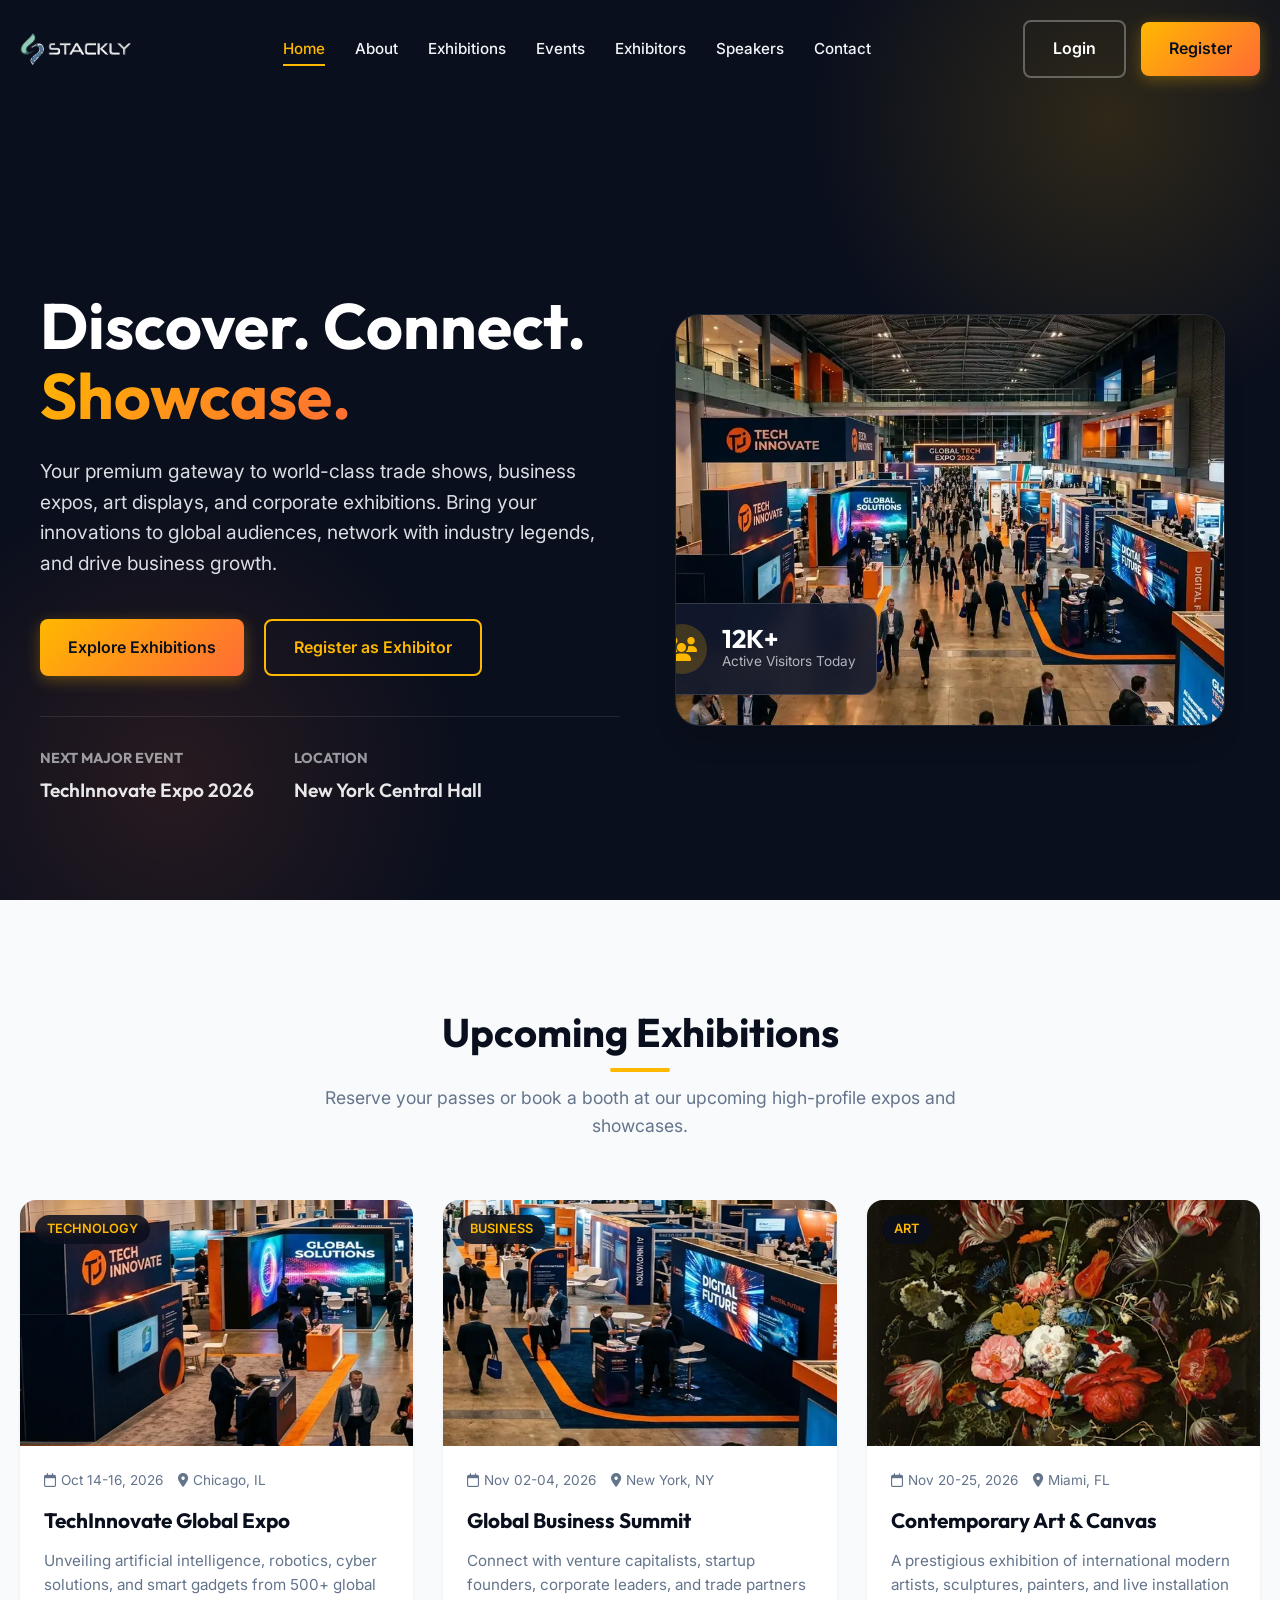
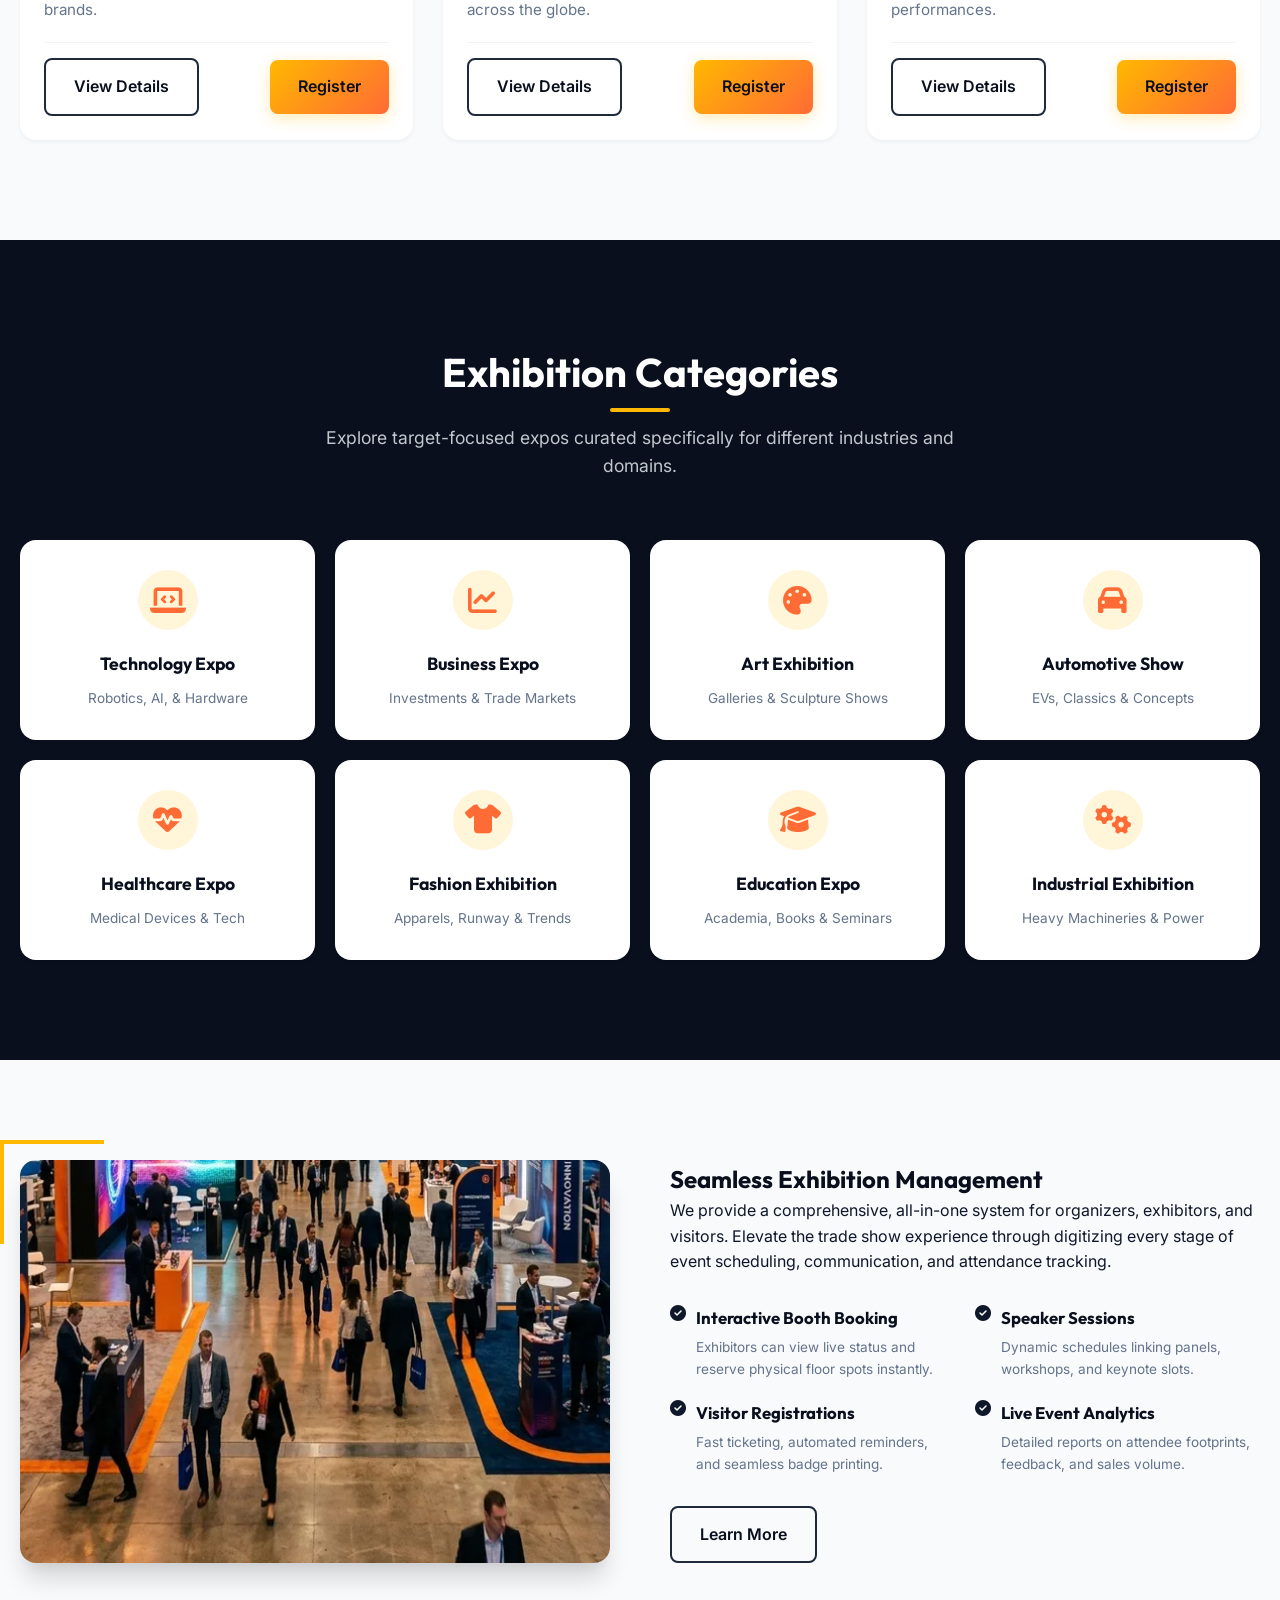
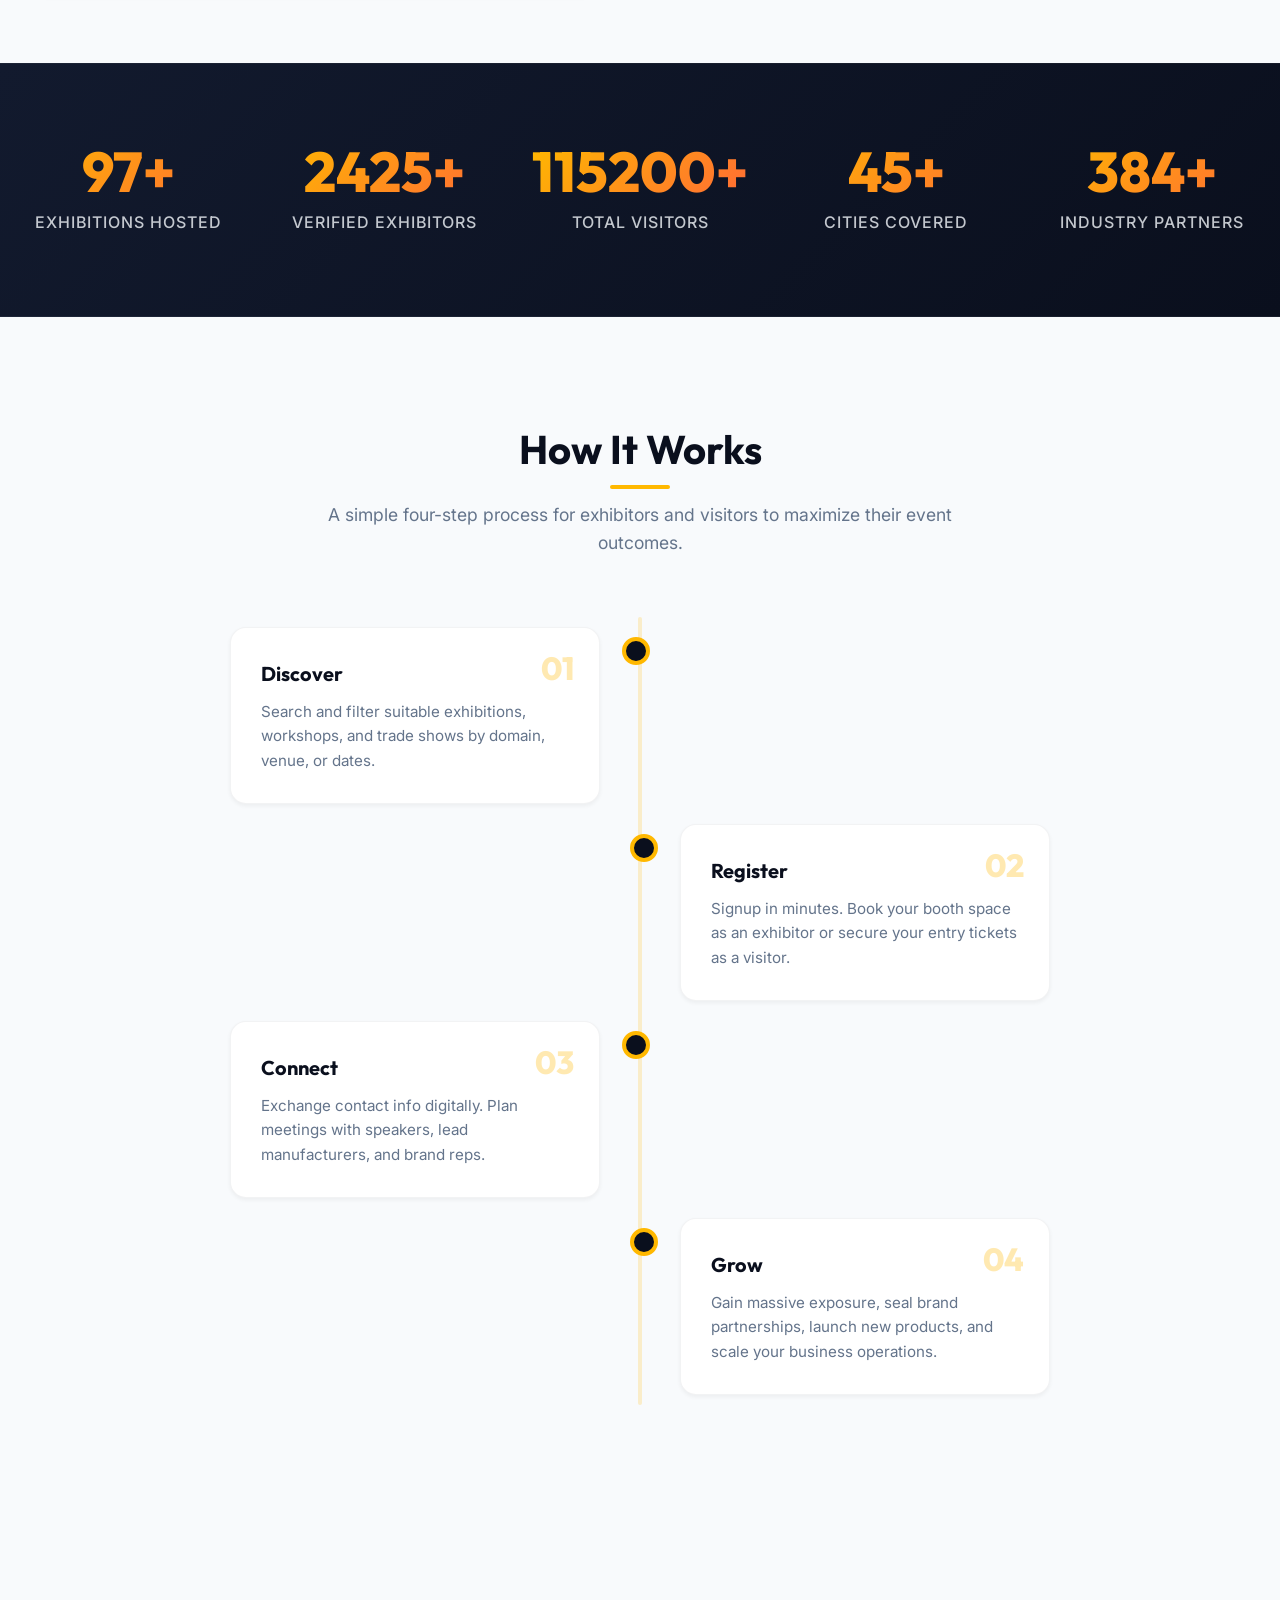
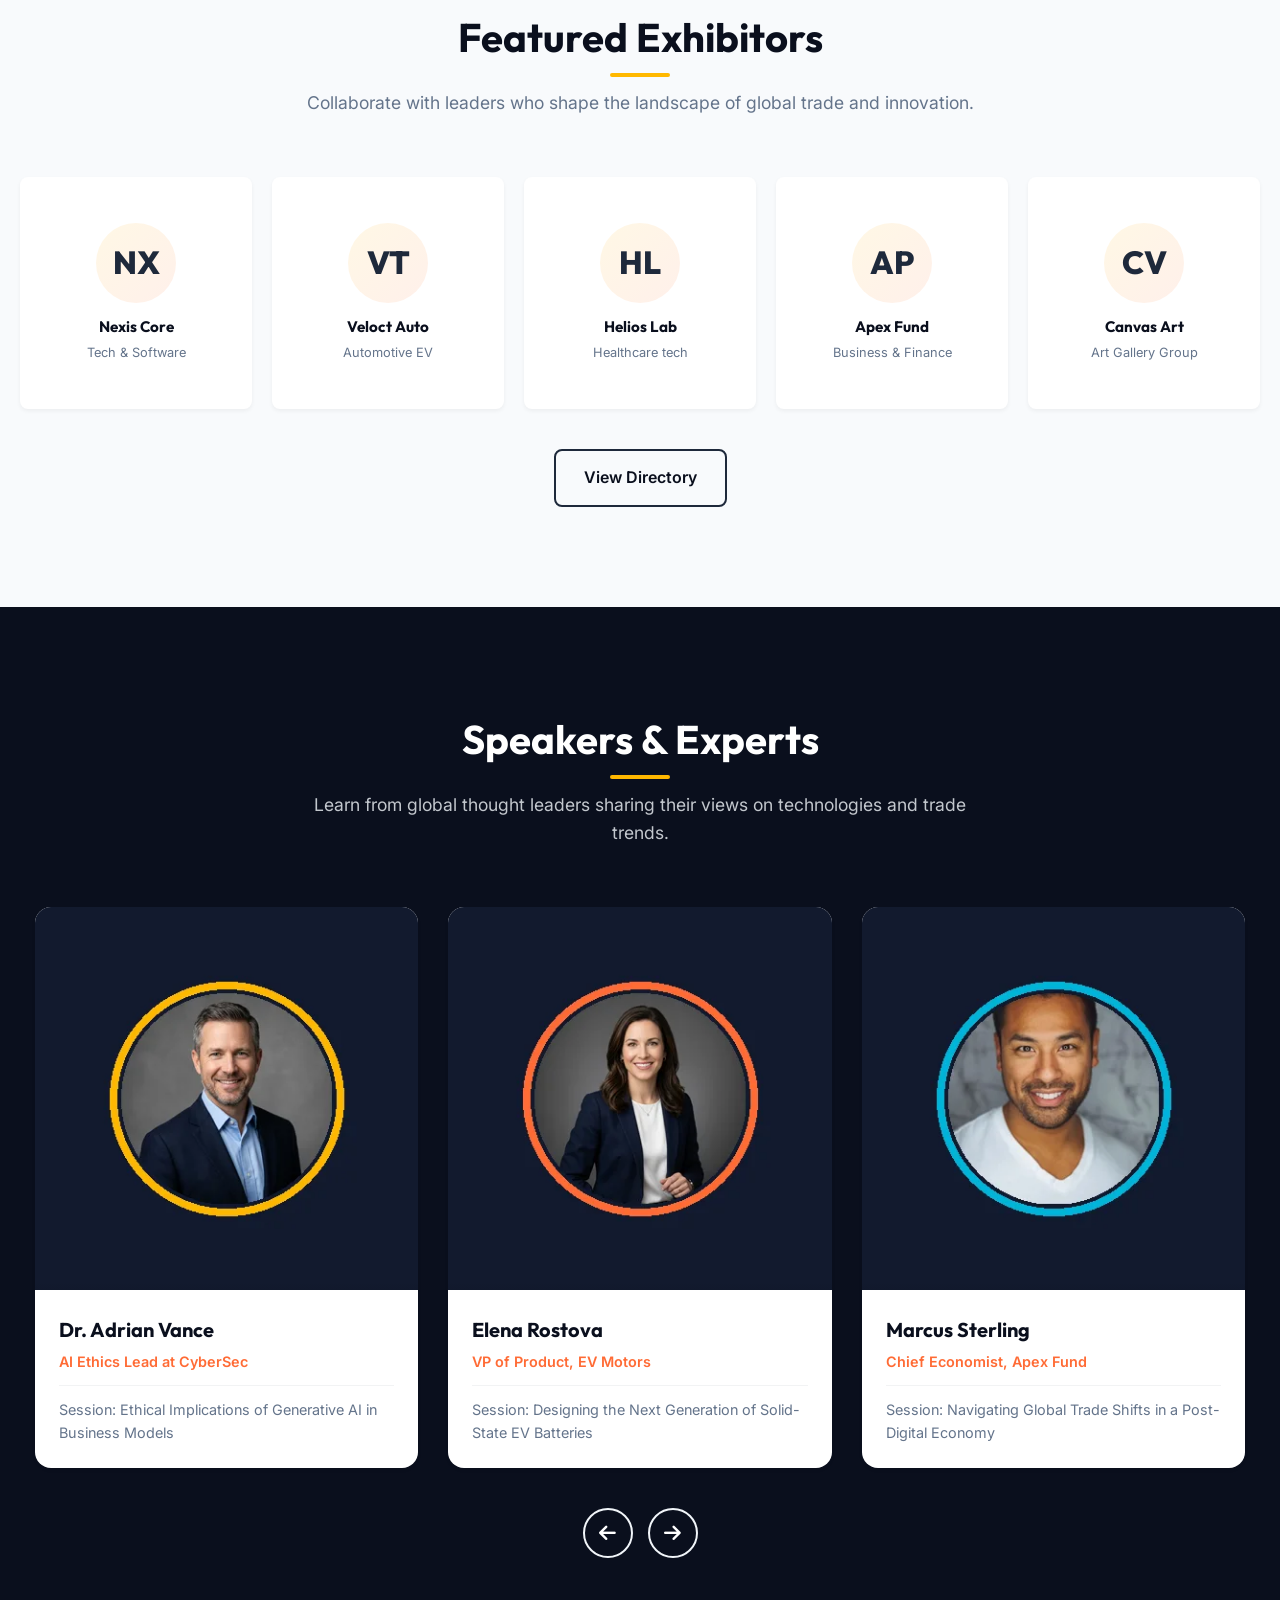
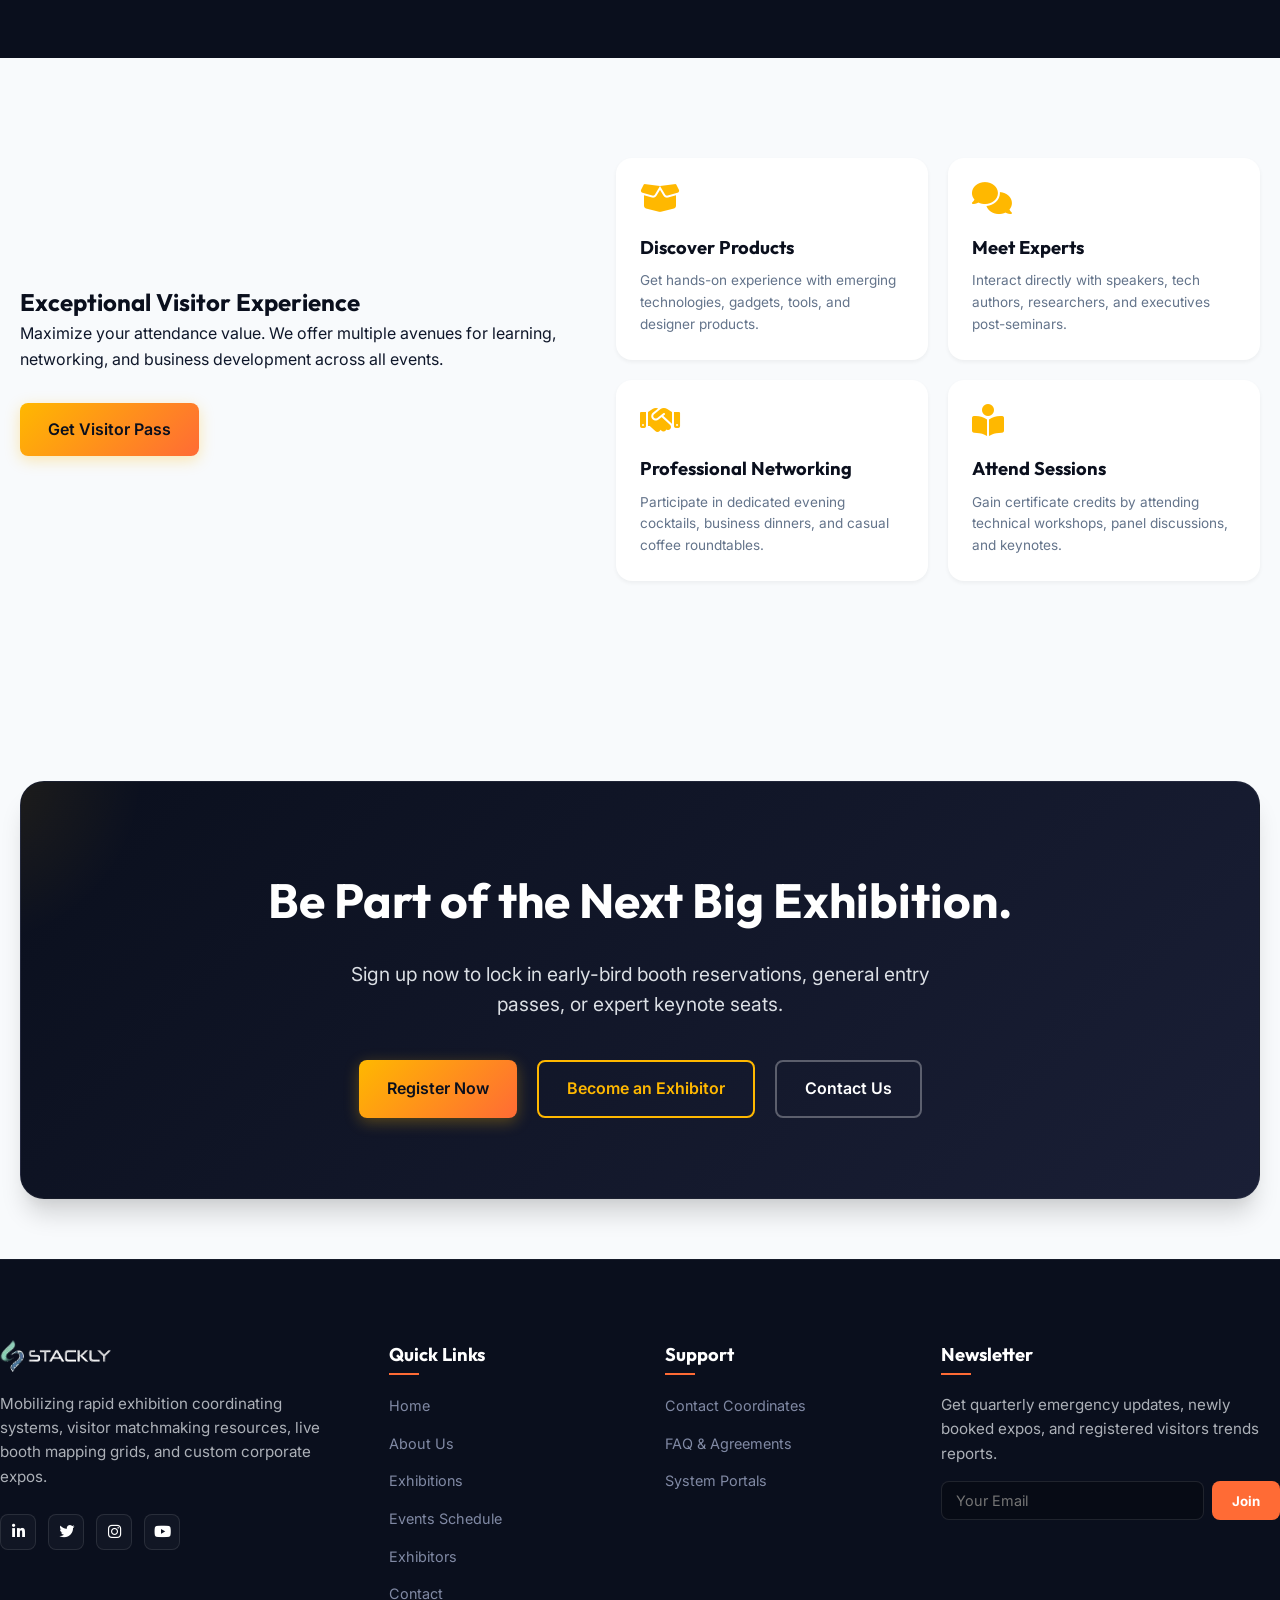
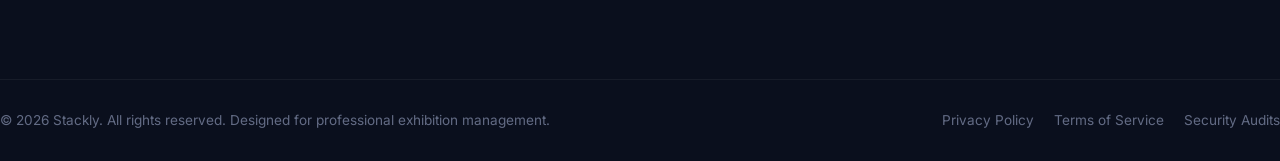
==== index.html @ 441af727 "Redirect all global navbar Register buttons and index.html Learn More button to 404.html" ====
<!DOCTYPE html>
<html lang="en">
<head>
  <meta charset="UTF-8">
  <meta name="viewport" content="width=device-width, initial-scale=1.0">
  <title>Stackly - Premium Exhibition & Event Management Platform</title>
  <meta name="description" content="Manage, showcase, and attend industry-leading exhibitions, trade shows, business expos, and conferences. Join Stackly today.">
  <!-- Fonts & Styles -->
  <link rel="stylesheet" href="css/style.css?v=7.0">
  <link rel="stylesheet" href="https://cdnjs.cloudflare.com/ajax/libs/font-awesome/6.4.0/css/all.min.css">
</head>
<body>

  <!-- Sticky Navbar -->
  <nav class="navbar">
    <div class="container">
      <a href="index.html" class="logo-container">
        <img src="assets/images/logo.webp" alt="Stackly Logo" style="height: 32px; display: block;">
      </a>
            <ul class="nav-links">
        <!-- Mobile Drawer Header -->
        <li class="drawer-header">
          <img src="assets/images/logo.webp" alt="Stackly Logo">
          <button type="button" class="drawer-close" aria-label="Close Menu">
            <i class="fa-solid fa-xmark fa-xl"></i>
          </button>
        </li>
        <!-- Mobile Search -->
        <li class="drawer-search">
          <input type="text" placeholder="Search resources..." onkeyup="if(event.key === 'Enter') { window.location.href='exhibitions.html?q=' + this.value; }">
        </li>
        <li><a href="index.html" class="active">Home</a></li>
        <li><a href="about.html">About</a></li>
        <li><a href="exhibitions.html">Exhibitions</a></li>
        <li><a href="events.html">Events</a></li>
        <li><a href="exhibitors.html">Exhibitors</a></li>
        <li><a href="speakers.html">Speakers</a></li>
        <li><a href="contact.html">Contact</a></li>
                <li class="nav-actions-mobile">
          <a href="login.html" class="btn btn-outline">Login</a>
          <a href="404.html" class="btn btn-primary">Register</a>
        </li>
        <!-- Mobile Contact Info -->
        <li class="drawer-contact-info">
          <h5>Contact Info</h5>
          <p><i class="fa-solid fa-phone"></i> +1 (555) 234-5678</p>
          <p><i class="fa-solid fa-envelope"></i> support@stackly.org</p>
          <p><i class="fa-solid fa-location-dot"></i> 451 Plaza Blvd, Suite 200, NY 10016</p>
        </li>
      </ul>
      <div class="nav-actions">
        <a href="login.html" class="btn btn-outline">Login</a>
        <a href="404.html" class="btn btn-primary">Register</a>
      </div>
      <button class="hamburger" aria-label="Toggle menu">
        <span></span>
        <span></span>
        <span></span>
      </button>
    </div>
  </nav>

  <!-- Section 1: Hero Banner -->
  <header class="hero">
    <div class="container grid-2">
      <div class="hero-content animate-fade-in">
        <span class="hero-tag">Global Events Platform</span>
        <h1>Discover. Connect.<br><span>Showcase.</span></h1>
        <p>Your premium gateway to world-class trade shows, business expos, art displays, and corporate exhibitions. Bring your innovations to global audiences, network with industry legends, and drive business growth.</p>
        <div class="hero-btns">
          <a href="exhibitions.html" class="btn btn-primary">Explore Exhibitions</a>
          <a href="404.html" class="btn btn-secondary">Register as Exhibitor</a>
        </div>
        <div class="hero-details">
          <div class="hero-detail-item">
            <h4>Next Major Event</h4>
            <p>TechInnovate Expo 2026</p>
          </div>
          <div class="hero-detail-item">
            <h4>Location</h4>
            <p>New York Central Hall</p>
          </div>
        </div>
      </div>
      <div class="hero-image-wrapper">
        <div class="hero-image-container">
          <img src="assets/images/hero.webp" alt="Vibrant Exhibition Hall and booths" loading="eager">
          <!-- Floating stats badge -->
          <div class="floating-stats-badge">
            <div class="floating-stats-icon">
              <i class="fa-solid fa-users"></i>
            </div>
            <div class="floating-stats-info">
              <h4>12K+</h4>
              <p>Active Visitors Today</p>
            </div>
          </div>
        </div>
      </div>
    </div>
  </header>

  <!-- Section 2: Upcoming Exhibitions -->
  <section id="upcoming" class="bg-light">
    <div class="container">
      <div class="section-header">
        <h2>Upcoming Exhibitions</h2>
        <p>Reserve your passes or book a booth at our upcoming high-profile expos and showcases.</p>
      </div>
      <div class="grid-3">
        <!-- Exhibition Card 1 -->
        <div class="exhibition-card">
          <div class="card-img-wrapper">
            <span class="card-tag">Technology</span>
            <img src="assets/images/tech_expo.webp" alt="Tech Expo Showcase Booth" loading="lazy">
          </div>
          <div class="card-content">
            <div class="card-date-location">
              <span><i class="fa-regular fa-calendar"></i> Oct 14-16, 2026</span>
              <span><i class="fa-solid fa-location-dot"></i> Chicago, IL</span>
            </div>
            <h3>TechInnovate Global Expo</h3>
            <p>Unveiling artificial intelligence, robotics, cyber solutions, and smart gadgets from 500+ global brands.</p>
            <div class="card-footer">
              <a href="404.html" class="btn btn-outline">View Details</a>
              <a href="404.html" class="btn btn-primary">Register</a>
            </div>
          </div>
        </div>

        <!-- Exhibition Card 2 -->
        <div class="exhibition-card">
          <div class="card-img-wrapper">
            <span class="card-tag">Business</span>
            <img src="assets/images/business_expo.webp" alt="Business Expo Networking" loading="lazy">
          </div>
          <div class="card-content">
            <div class="card-date-location">
              <span><i class="fa-regular fa-calendar"></i> Nov 02-04, 2026</span>
              <span><i class="fa-solid fa-location-dot"></i> New York, NY</span>
            </div>
            <h3>Global Business Summit</h3>
            <p>Connect with venture capitalists, startup founders, corporate leaders, and trade partners across the globe.</p>
            <div class="card-footer">
              <a href="404.html" class="btn btn-outline">View Details</a>
              <a href="404.html" class="btn btn-primary">Register</a>
            </div>
          </div>
        </div>

        <!-- Exhibition Card 3 -->
        <div class="exhibition-card">
          <div class="card-img-wrapper">
            <span class="card-tag">Art</span>
            <img src="assets/images/art_exhibition.webp" alt="Art gallery exhibition" loading="lazy">
          </div>
          <div class="card-content">
            <div class="card-date-location">
              <span><i class="fa-regular fa-calendar"></i> Nov 20-25, 2026</span>
              <span><i class="fa-solid fa-location-dot"></i> Miami, FL</span>
            </div>
            <h3>Contemporary Art & Canvas</h3>
            <p>A prestigious exhibition of international modern artists, sculptures, painters, and live installation performances.</p>
            <div class="card-footer">
              <a href="404.html" class="btn btn-outline">View Details</a>
              <a href="404.html" class="btn btn-primary">Register</a>
            </div>
          </div>
        </div>
      </div>
    </div>
  </section>

  <!-- Section 3: Exhibition Categories -->
  <section id="categories" class="bg-dark-sec">
    <div class="container">
      <div class="section-header">
        <h2>Exhibition Categories</h2>
        <p>Explore target-focused expos curated specifically for different industries and domains.</p>
      </div>
      <div class="categories-grid">
        <a href="404.html" class="category-card">
          <div class="category-icon"><i class="fa-solid fa-laptop-code"></i></div>
          <h3>Technology Expo</h3>
          <p>Robotics, AI, & Hardware</p>
        </a>
        <a href="404.html" class="category-card">
          <div class="category-icon"><i class="fa-solid fa-chart-line"></i></div>
          <h3>Business Expo</h3>
          <p>Investments & Trade Markets</p>
        </a>
        <a href="404.html" class="category-card">
          <div class="category-icon"><i class="fa-solid fa-palette"></i></div>
          <h3>Art Exhibition</h3>
          <p>Galleries & Sculpture Shows</p>
        </a>
        <a href="404.html" class="category-card">
          <div class="category-icon"><i class="fa-solid fa-car"></i></div>
          <h3>Automotive Show</h3>
          <p>EVs, Classics & Concepts</p>
        </a>
        <a href="404.html" class="category-card">
          <div class="category-icon"><i class="fa-solid fa-heart-pulse"></i></div>
          <h3>Healthcare Expo</h3>
          <p>Medical Devices & Tech</p>
        </a>
        <a href="404.html" class="category-card">
          <div class="category-icon"><i class="fa-solid fa-shirt"></i></div>
          <h3>Fashion Exhibition</h3>
          <p>Apparels, Runway & Trends</p>
        </a>
        <a href="404.html" class="category-card">
          <div class="category-icon"><i class="fa-solid fa-graduation-cap"></i></div>
          <h3>Education Expo</h3>
          <p>Academia, Books & Seminars</p>
        </a>
        <a href="404.html" class="category-card">
          <div class="category-icon"><i class="fa-solid fa-gears"></i></div>
          <h3>Industrial Exhibition</h3>
          <p>Heavy Machineries & Power</p>
        </a>
      </div>
    </div>
  </section>

  <!-- Section 4: About Exhibition Management -->
  <section id="about" class="bg-light">
    <div class="container about-split">
      <div class="about-image-container">
        <img src="assets/images/visitor_exp.webp" alt="Visitors discussing business in expo hall" loading="lazy">
      </div>
      <div>
        <h2>Seamless Exhibition Management</h2>
        <p>We provide a comprehensive, all-in-one system for organizers, exhibitors, and visitors. Elevate the trade show experience through digitizing every stage of event scheduling, communication, and attendance tracking.</p>
        <ul class="about-features">
          <li class="about-feature-item">
            <i class="fa-solid fa-circle-check"></i>
            <div>
              <h4>Interactive Booth Booking</h4>
              <p>Exhibitors can view live status and reserve physical floor spots instantly.</p>
            </div>
          </li>
          <li class="about-feature-item">
            <i class="fa-solid fa-circle-check"></i>
            <div>
              <h4>Speaker Sessions</h4>
              <p>Dynamic schedules linking panels, workshops, and keynote slots.</p>
            </div>
          </li>
          <li class="about-feature-item">
            <i class="fa-solid fa-circle-check"></i>
            <div>
              <h4>Visitor Registrations</h4>
              <p>Fast ticketing, automated reminders, and seamless badge printing.</p>
            </div>
          </li>
          <li class="about-feature-item">
            <i class="fa-solid fa-circle-check"></i>
            <div>
              <h4>Live Event Analytics</h4>
              <p>Detailed reports on attendee footprints, feedback, and sales volume.</p>
            </div>
          </li>
        </ul>
        <a href="404.html" class="btn btn-outline">Learn More</a>
      </div>
    </div>
  </section>

  <!-- Section 5: Event Statistics -->
  <section class="stats-banner">
    <div class="container stats-grid">
      <div class="stat-item">
        <div class="stat-number" data-target="150">0</div>
        <div class="stat-label">Exhibitions Hosted</div>
      </div>
      <div class="stat-item">
        <div class="stat-number" data-target="5000">0</div>
        <div class="stat-label">Verified Exhibitors</div>
      </div>
      <div class="stat-item">
        <div class="stat-number" data-target="240000">0</div>
        <div class="stat-label">Total Visitors</div>
      </div>
      <div class="stat-item">
        <div class="stat-number" data-target="45">0</div>
        <div class="stat-label">Cities Covered</div>
      </div>
      <div class="stat-item">
        <div class="stat-number" data-target="800">0</div>
        <div class="stat-label">Industry Partners</div>
      </div>
    </div>
  </section>

  <!-- Section 6: How It Works -->
  <section id="how-it-works" class="bg-light">
    <div class="container">
      <div class="section-header">
        <h2>How It Works</h2>
        <p>A simple four-step process for exhibitors and visitors to maximize their event outcomes.</p>
      </div>
      <div class="timeline">
        <div class="timeline-item left">
          <div class="timeline-content">
            <span class="timeline-number">01</span>
            <h3>Discover</h3>
            <p>Search and filter suitable exhibitions, workshops, and trade shows by domain, venue, or dates.</p>
          </div>
        </div>
        <div class="timeline-item right">
          <div class="timeline-content">
            <span class="timeline-number">02</span>
            <h3>Register</h3>
            <p>Signup in minutes. Book your booth space as an exhibitor or secure your entry tickets as a visitor.</p>
          </div>
        </div>
        <div class="timeline-item left">
          <div class="timeline-content">
            <span class="timeline-number">03</span>
            <h3>Connect</h3>
            <p>Exchange contact info digitally. Plan meetings with speakers, lead manufacturers, and brand reps.</p>
          </div>
        </div>
        <div class="timeline-item right">
          <div class="timeline-content">
            <span class="timeline-number">04</span>
            <h3>Grow</h3>
            <p>Gain massive exposure, seal brand partnerships, launch new products, and scale your business operations.</p>
          </div>
        </div>
      </div>
    </div>
  </section>

  <!-- Section 7: Featured Exhibitors -->
  <section id="featured-exhibitors" class="bg-white">
    <div class="container">
      <div class="section-header">
        <h2>Featured Exhibitors</h2>
        <p>Collaborate with leaders who shape the landscape of global trade and innovation.</p>
      </div>
      <div class="exhibitors-grid">
        <div class="exhibitor-logo-card">
          <div class="exhibitor-logo-placeholder">NX</div>
          <h4>Nexis Core</h4>
          <span>Tech & Software</span>
        </div>
        <div class="exhibitor-logo-card">
          <div class="exhibitor-logo-placeholder">VT</div>
          <h4>Veloct Auto</h4>
          <span>Automotive EV</span>
        </div>
        <div class="exhibitor-logo-card">
          <div class="exhibitor-logo-placeholder">HL</div>
          <h4>Helios Lab</h4>
          <span>Healthcare tech</span>
        </div>
        <div class="exhibitor-logo-card">
          <div class="exhibitor-logo-placeholder">AP</div>
          <h4>Apex Fund</h4>
          <span>Business & Finance</span>
        </div>
        <div class="exhibitor-logo-card">
          <div class="exhibitor-logo-placeholder">CV</div>
          <h4>Canvas Art</h4>
          <span>Art Gallery Group</span>
        </div>
      </div>
      <div style="text-align: center; margin-top: 40px;">
        <a href="exhibitors.html" class="btn btn-outline">View Directory</a>
      </div>
    </div>
  </section>

  <!-- Section 8: Speakers & Industry Experts -->
  <section id="speakers" class="bg-dark-sec">
    <div class="container">
      <div class="section-header">
        <h2>Speakers & Experts</h2>
        <p>Learn from global thought leaders sharing their views on technologies and trade trends.</p>
      </div>
      
      <!-- Speakers Slider -->
      <div class="slider-container speakers-slider">
        <div class="slider-wrapper">
          <!-- Slide 1 -->
          <div class="slide">
            <div class="speaker-card">
              <div class="speaker-img-wrapper">
                <img src="assets/images/speaker1.webp" alt="Dr. Adrian Vance">
                <div class="speaker-socials">
                  <a href="404.html"><i class="fa-brands fa-linkedin"></i></a>
                  <a href="404.html"><i class="fa-brands fa-twitter"></i></a>
                </div>
              </div>
              <div class="speaker-info">
                <h3>Dr. Adrian Vance</h3>
                <p class="speaker-title">AI Ethics Lead at CyberSec</p>
                <p class="speaker-topic">Session: Ethical Implications of Generative AI in Business Models</p>
              </div>
            </div>
          </div>
          <!-- Slide 2 -->
          <div class="slide">
            <div class="speaker-card">
              <div class="speaker-img-wrapper">
                <img src="assets/images/speaker2.webp" alt="Elena Rostova">
                <div class="speaker-socials">
                  <a href="404.html"><i class="fa-brands fa-linkedin"></i></a>
                  <a href="404.html"><i class="fa-brands fa-twitter"></i></a>
                </div>
              </div>
              <div class="speaker-info">
                <h3>Elena Rostova</h3>
                <p class="speaker-title">VP of Product, EV Motors</p>
                <p class="speaker-topic">Session: Designing the Next Generation of Solid-State EV Batteries</p>
              </div>
            </div>
          </div>
          <!-- Slide 3 -->
          <div class="slide">
            <div class="speaker-card">
              <div class="speaker-img-wrapper">
                <img src="assets/images/speaker3.webp" alt="Marcus Sterling">
                <div class="speaker-socials">
                  <a href="404.html"><i class="fa-brands fa-linkedin"></i></a>
                  <a href="404.html"><i class="fa-brands fa-twitter"></i></a>
                </div>
              </div>
              <div class="speaker-info">
                <h3>Marcus Sterling</h3>
                <p class="speaker-title">Chief Economist, Apex Fund</p>
                <p class="speaker-topic">Session: Navigating Global Trade Shifts in a Post-Digital Economy</p>
              </div>
            </div>
          </div>
          <!-- Slide 4 -->
          <div class="slide">
            <div class="speaker-card">
              <div class="speaker-img-wrapper">
                <img src="assets/images/speaker4.webp" alt="Dr. Clara Finch">
                <div class="speaker-socials">
                  <a href="404.html"><i class="fa-brands fa-linkedin"></i></a>
                  <a href="404.html"><i class="fa-brands fa-twitter"></i></a>
                </div>
              </div>
              <div class="speaker-info">
                <h3>Dr. Clara Finch</h3>
                <p class="speaker-title">Director of Robotics, BioTech</p>
                <p class="speaker-topic">Session: Surgical Automation - Robotics in Modern Operation Theatres</p>
              </div>
            </div>
          </div>
        </div>
        
        <!-- Controls -->
        <div class="slider-controls">
          <button class="slider-btn speakers-slider-prev" aria-label="Previous slide"><i class="fa-solid fa-arrow-left"></i></button>
          <button class="slider-btn speakers-slider-next" aria-label="Next slide"><i class="fa-solid fa-arrow-right"></i></button>
        </div>
      </div>
    </div>
  </section>

  <!-- Section 9: Visitor Experience -->
  <section id="visitor-experience" class="bg-light">
    <div class="container visitor-exp-grid">
      <div>
        <h2>Exceptional Visitor Experience</h2>
        <p>Maximize your attendance value. We offer multiple avenues for learning, networking, and business development across all events.</p>
        <div style="margin-top: 30px;">
          <a href="404.html" class="btn btn-primary">Get Visitor Pass</a>
        </div>
      </div>
      <div class="visitor-cards">
        <div class="visitor-card">
          <div class="visitor-card-icon"><i class="fa-solid fa-box-open fa-2x"></i></div>
          <h3>Discover Products</h3>
          <p>Get hands-on experience with emerging technologies, gadgets, tools, and designer products.</p>
        </div>
        <div class="visitor-card">
          <div class="visitor-card-icon"><i class="fa-solid fa-comments fa-2x"></i></div>
          <h3>Meet Experts</h3>
          <p>Interact directly with speakers, tech authors, researchers, and executives post-seminars.</p>
        </div>
        <div class="visitor-card">
          <div class="visitor-card-icon"><i class="fa-solid fa-handshake fa-2x"></i></div>
          <h3>Professional Networking</h3>
          <p>Participate in dedicated evening cocktails, business dinners, and casual coffee roundtables.</p>
        </div>
        <div class="visitor-card">
          <div class="visitor-card-icon"><i class="fa-solid fa-book-open-reader fa-2x"></i></div>
          <h3>Attend Sessions</h3>
          <p>Gain certificate credits by attending technical workshops, panel discussions, and keynotes.</p>
        </div>
      </div>
    </div>
  </section>

  <!-- Section 10: Final CTA -->
  <section class="bg-white" style="padding: 100px 20px 60px 20px;">
    <div class="container">
      <div class="cta-banner">
        <h2>Be Part of the Next Big Exhibition.</h2>
        <p>Sign up now to lock in early-bird booth reservations, general entry passes, or expert keynote seats.</p>
        <div class="cta-btns">
          <a href="404.html" class="btn btn-primary">Register Now</a>
          <a href="404.html" class="btn btn-secondary">Become an Exhibitor</a>
          <a href="contact.html" class="btn btn-outline" style="border-color: rgba(255,255,255,0.3); color: var(--white);">Contact Us</a>
        </div>
      </div>
    </div>
  </section>

  <!-- Footer -->
    <!-- Footer -->
  <footer class="footer">
    <div class="container">
      <div class="footer-grid">
        <div class="footer-col">
          <div class="footer-logo">
            <img src="assets/images/logo.webp" alt="Stackly Logo" style="height: 32px; display: block;">
          </div>
          <p class="footer-desc">Mobilizing rapid exhibition coordinating systems, visitor matchmaking resources, live booth mapping grids, and custom corporate expos.</p>
          <div class="social-links">
            <a href="404.html" class="social-link"><i class="fa-brands fa-linkedin-in"></i></a>
            <a href="404.html" class="social-link"><i class="fa-brands fa-twitter"></i></a>
            <a href="404.html" class="social-link"><i class="fa-brands fa-instagram"></i></a>
            <a href="404.html" class="social-link"><i class="fa-brands fa-youtube"></i></a>
          </div>
        </div>
        <div class="footer-col">
          <h3>Quick Links</h3>
          <ul class="footer-links">
            <li><a href="index.html">Home</a></li>
            <li><a href="about.html">About Us</a></li>
            <li><a href="exhibitions.html">Exhibitions</a></li>
            <li><a href="events.html">Events Schedule</a></li>
            <li><a href="exhibitors.html">Exhibitors</a></li>
            <li><a href="contact.html">Contact</a></li>
          </ul>
        </div>
        <div class="footer-col">
          <h3>Support</h3>
          <ul class="footer-links">
            <li><a href="contact.html">Contact Coordinates</a></li>
            <li><a href="404.html">FAQ & Agreements</a></li>
            <li><a href="admin-dashboard.html">System Portals</a></li>
          </ul>
        </div>
        <div class="footer-col">
          <h3>Newsletter</h3>
          <p class="footer-desc" style="margin-bottom: 15px;">Get quarterly emergency updates, newly booked expos, and registered visitors trends reports.</p>
          <form class="footer-newsletter-form" onsubmit="event.preventDefault(); alert('Subscribed!'); this.reset();">
            <input type="email" class="footer-newsletter-input" placeholder="Your Email" required>
            <button type="submit" class="footer-newsletter-btn">Join</button>
          </form>
        </div>
      </div>
      <div class="footer-bottom">
        <p>&copy; 2026 Stackly. All rights reserved. Designed for professional exhibition management.</p>
        <div class="footer-bottom-links">
          <a href="404.html">Privacy Policy</a>
          <a href="404.html">Terms of Service</a>
          <a href="404.html">Security Audits</a>
        </div>
      </div>
    </div>
  </footer>

  <!-- Scripts -->
  <script src="js/script.js?v=7.0"></script>
</body>
</html>
---- css/style.css ----
/* ==========================================================================
   EXHIBITION MANAGEMENT WEBSITE - CORE DESIGN SYSTEM
   ========================================================================== */

@import url('https://fonts.googleapis.com/css2?family=Inter:wght@300;400;500;600;700&family=Outfit:wght@400;500;600;700;800&display=swap');

:root {
  /* Colors */
  --primary-dark: #0A0F1D;     /* Deep navy/charcoal background */
  --secondary-dark: #121A2E;   /* Secondary darker navy slate */
  --slate-blue: #1E293B;       /* Card/section slate background */
  --accent-gold: #FFB800;      /* Warm golden yellow accent */
  --accent-gold-hover: #E5A500;
  --accent-orange: #FF6B35;    /* Energetic orange accent */
  --bg-light: #F8FAFC;         /* Soft neutral background */
  --bg-card-light: #FFFFFF;
  --text-dark: #0F172A;
  --text-muted: #64748B;
  --text-light: #F1F5F9;
  --white: #FFFFFF;
  
  /* Status Colors */
  --status-available: #10B981;
  --status-reserved: #F59E0B;
  --status-occupied: #EF4444;
  
  /* Fonts */
  --font-heading: 'Outfit', sans-serif;
  --font-body: 'Inter', sans-serif;
  
  /* Layout */
  --container-max-width: 1280px;
  --transition-smooth: all 0.3s cubic-bezier(0.4, 0, 0.2, 1);
  --shadow-sm: 0 2px 4px rgba(0, 0, 0, 0.05);
  --shadow-md: 0 10px 15px -3px rgba(0, 0, 0, 0.1), 0 4px 6px -2px rgba(0, 0, 0, 0.05);
  --shadow-lg: 0 20px 25px -5px rgba(0, 0, 0, 0.15), 0 10px 10px -5px rgba(0, 0, 0, 0.04);
  --border-radius-sm: 8px;
  --border-radius-md: 16px;
  --border-radius-lg: 24px;
}

/* Base resets & styles */
* {
  box-sizing: border-box;
  margin: 0;
  padding: 0;
}

html {
  scroll-behavior: smooth;
  overflow-x: hidden;
}

body {
  font-family: var(--font-body);
  color: var(--text-dark);
  background-color: var(--bg-light);
  line-height: 1.6;
  overflow-x: hidden;
}

h1, h2, h3, h4, h5, h6 {
  font-family: var(--font-heading);
  color: var(--primary-dark);
  font-weight: 700;
}

a {
  text-decoration: none;
  color: inherit;
  transition: var(--transition-smooth);
}

button, input, select, textarea {
  font-family: inherit;
  outline: none;
}

img {
  max-width: 100%;
  height: auto;
  display: block;
}

/* Animations */
@keyframes fadeIn {
  from { opacity: 0; transform: translateY(20px); }
  to { opacity: 1; transform: translateY(0); }
}

@keyframes float {
  0% { transform: translateY(0px); }
  50% { transform: translateY(-10px); }
  100% { transform: translateY(0px); }
}

@keyframes pulse-glow {
  0% { box-shadow: 0 0 0 0 rgba(255, 184, 0, 0.4); }
  70% { box-shadow: 0 0 0 15px rgba(255, 184, 0, 0); }
  100% { box-shadow: 0 0 0 0 rgba(255, 184, 0, 0); }
}

.animate-fade-in {
  animation: fadeIn 0.8s ease forwards;
}

/* Section Common Styles */
section {
  padding: 100px 20px;
  position: relative;
}

.container {
  max-width: var(--container-max-width);
  margin: 0 auto;
  position: relative;
  z-index: 2;
}

.section-header {
  text-align: center;
  max-width: 700px;
  margin: 0 auto 60px auto;
}

.section-header h2 {
  font-size: 2.5rem;
  margin-bottom: 20px;
  position: relative;
  display: inline-block;
}

.section-header h2::after {
  content: '';
  position: absolute;
  bottom: -8px;
  left: 50%;
  transform: translateX(-50%);
  width: 60px;
  height: 4px;
  background-color: var(--accent-gold);
  border-radius: 2px;
}

.section-header p {
  color: var(--text-muted);
  font-size: 1.1rem;
}

/* Buttons */
.btn {
  display: inline-flex;
  align-items: center;
  justify-content: center;
  padding: 14px 28px;
  border-radius: var(--border-radius-sm);
  font-weight: 600;
  font-size: 1rem;
  transition: var(--transition-smooth);
  cursor: pointer;
  border: none;
  gap: 8px;
}

.btn-primary {
  background: linear-gradient(135deg, var(--accent-gold), var(--accent-orange));
  color: var(--primary-dark);
  box-shadow: 0 4px 15px rgba(255, 184, 0, 0.3);
}

.btn-primary:hover {
  transform: translateY(-2px);
  box-shadow: 0 6px 20px rgba(255, 184, 0, 0.4);
}

.btn-secondary {
  background-color: transparent;
  border: 2px solid var(--accent-gold);
  color: var(--accent-gold);
}

.btn-secondary:hover {
  background-color: var(--accent-gold);
  color: var(--primary-dark);
  transform: translateY(-2px);
}

.btn-outline {
  background-color: transparent;
  border: 2px solid var(--slate-blue);
  color: var(--primary-dark);
}

.btn-outline:hover {
  background-color: var(--slate-blue);
  color: var(--white);
  transform: translateY(-2px);
}

.btn-dark {
  background-color: var(--primary-dark);
  color: var(--white);
}

.btn-dark:hover {
  background-color: var(--accent-gold);
  color: var(--primary-dark);
  transform: translateY(-2px);
}

/* Sticky Navbar Styling */
.navbar {
  position: fixed;
  top: 0;
  left: 0;
  width: 100%;
  z-index: 1000;
  padding: 20px 0;
  transition: var(--transition-smooth);
}

.navbar.scrolled {
  background-color: rgba(10, 15, 29, 0.95);
  backdrop-filter: blur(12px);
  box-shadow: var(--shadow-md);
  padding: 12px 0;
}

.navbar .container {
  display: flex;
  justify-content: space-between;
  align-items: center;
  padding: 0 20px;
}

.logo-container {
  display: flex;
  align-items: center;
  gap: 10px;
}

.logo {
  font-family: var(--font-heading);
  font-weight: 800;
  font-size: 1.6rem;
  letter-spacing: -0.5px;
  color: var(--white);
}

.logo span {
  color: var(--accent-gold);
}

/* Global Navbar Button overrides to ensure they look premium on dark backgrounds */
.navbar .btn-outline {
  border-color: rgba(255, 255, 255, 0.3);
  color: var(--white);
}

.navbar .btn-outline:hover {
  background-color: rgba(255, 255, 255, 0.1);
  border-color: var(--white);
  color: var(--white);
}

.nav-links {
  display: flex;
  gap: 30px;
  list-style: none;
}

.nav-links a {
  font-weight: 500;
  font-size: 0.95rem;
  color: var(--text-light);
  position: relative;
  padding: 8px 0;
}

.nav-links a::after {
  content: '';
  position: absolute;
  bottom: 0;
  left: 0;
  width: 0;
  height: 2px;
  background-color: var(--accent-gold);
  transition: var(--transition-smooth);
}

.nav-links a:hover::after,
.nav-links a.active::after {
  width: 100%;
}

.nav-links a:hover,
.nav-links a.active {
  color: var(--accent-gold) !important;
}

.nav-actions {
  display: flex;
  align-items: center;
  gap: 15px;
}

.nav-actions-mobile {
  display: none;
}

.hamburger {
  display: flex;
  flex-direction: column;
  justify-content: space-between;
  width: 30px;
  height: 20px;
  background: transparent;
  border: none;
  cursor: pointer;
  z-index: 1001;
}

@media (min-width: 769px) {
  .hamburger {
    display: none !important;
  }
}

.hamburger span {
  width: 100%;
  height: 3px;
  background-color: var(--white);
  border-radius: 2px;
  transition: var(--transition-smooth);
}

/* Hamburger span color matches default white */

.hamburger.active span:nth-child(1) {
  transform: translateY(8px) rotate(45deg);
}

.hamburger.active span:nth-child(2) {
  opacity: 0;
}

.hamburger.active span:nth-child(3) {
  transform: translateY(-9px) rotate(-45deg);
}

/* Force dark navigation styling context (used in interior pages) */
.dark-nav .navbar {
  background-color: var(--primary-dark);
}
.dark-nav .navbar.scrolled {
  background-color: rgba(10, 15, 29, 0.95);
}
.dark-nav .navbar .logo {
  color: var(--white);
}
.dark-nav .navbar .nav-links a {
  color: var(--text-light);
}
.dark-nav .navbar .nav-actions .btn-outline {
  border-color: rgba(255, 255, 255, 0.2);
  color: var(--white);
}
.dark-nav .navbar .hamburger span {
  background-color: var(--white);
}

/* General Layout helpers */
.grid-2 {
  display: grid;
  grid-template-columns: repeat(2, 1fr);
  gap: 40px;
  align-items: center;
}

.grid-3 {
  display: grid;
  grid-template-columns: repeat(3, 1fr);
  gap: 30px;
}

.grid-4 {
  display: grid;
  grid-template-columns: repeat(4, 1fr);
  gap: 24px;
}

.asymmetric-grid {
  display: grid;
  grid-template-columns: 1.4fr 0.8fr 0.8fr;
  grid-gap: 20px;
}

/* Dark Theme section backgrounds */
.bg-dark-sec {
  background-color: var(--primary-dark);
  color: var(--white);
}
.bg-dark-sec .section-header h2 {
  color: var(--white);
}
.bg-dark-sec .section-header p {
  color: var(--text-light);
  opacity: 0.8;
}

.bg-slate {
  background-color: var(--secondary-dark);
  color: var(--white);
}
.bg-slate .section-header h2 {
  color: var(--white);
}

/* Hero Section */
.hero {
  min-height: 100vh;
  display: flex;
  align-items: center;
  background-color: var(--primary-dark);
  color: var(--white);
  padding-top: 140px;
  position: relative;
  overflow: hidden;
}

.hero::before {
  content: '';
  position: absolute;
  top: -20%;
  right: -10%;
  width: 600px;
  height: 600px;
  background: radial-gradient(circle, rgba(255, 184, 0, 0.15) 0%, transparent 70%);
  z-index: 1;
}

.hero::after {
  content: '';
  position: absolute;
  bottom: -20%;
  left: -10%;
  width: 600px;
  height: 600px;
  background: radial-gradient(circle, rgba(255, 107, 53, 0.12) 0%, transparent 70%);
  z-index: 1;
}

.hero-content {
  z-index: 5;
}

.hero-tag {
  background-color: rgba(255, 184, 0, 0.1);
  border: 1px solid var(--accent-gold);
  color: var(--accent-gold);
  padding: 6px 16px;
  border-radius: 30px;
  font-size: 0.9rem;
  font-weight: 600;
  text-transform: uppercase;
  letter-spacing: 1px;
  display: inline-block;
  margin-bottom: 20px;
}

.hero-content h1 {
  font-size: 4rem;
  line-height: 1.1;
  color: var(--white);
  margin-bottom: 24px;
}

.hero-content h1 span {
  color: var(--accent-gold);
  background: linear-gradient(135deg, var(--accent-gold), var(--accent-orange));
  -webkit-background-clip: text;
  -webkit-text-fill-color: transparent;
}

.hero-content p {
  font-size: 1.2rem;
  color: var(--text-light);
  opacity: 0.9;
  margin-bottom: 40px;
  max-width: 580px;
}

.hero-btns {
  display: flex;
  gap: 20px;
  margin-bottom: 40px;
}

.hero-details {
  display: flex;
  gap: 40px;
  border-top: 1px solid rgba(255, 255, 255, 0.1);
  padding-top: 30px;
}

.hero-detail-item h4 {
  font-size: 0.9rem;
  color: var(--text-light);
  opacity: 0.6;
  text-transform: uppercase;
  margin-bottom: 5px;
}

.hero-detail-item p {
  font-family: var(--font-heading);
  font-size: 1.2rem;
  font-weight: 600;
  color: var(--white);
  margin-bottom: 0;
}

.hero-image-wrapper {
  position: relative;
  z-index: 5;
  display: flex;
  justify-content: center;
}

.hero-image-container {
  position: relative;
  border-radius: var(--border-radius-lg);
  overflow: hidden;
  box-shadow: var(--shadow-lg);
  border: 1px solid rgba(255, 255, 255, 0.1);
  aspect-ratio: 4/3;
  width: 100%;
  max-width: 550px;
}

.hero-image-container img {
  width: 100%;
  height: 100%;
  object-fit: cover;
}

.floating-stats-badge {
  position: absolute;
  bottom: 30px;
  left: -40px;
  background-color: rgba(18, 26, 46, 0.9);
  backdrop-filter: blur(10px);
  border: 1px solid rgba(255, 255, 255, 0.15);
  border-radius: var(--border-radius-md);
  padding: 20px;
  display: flex;
  align-items: center;
  gap: 15px;
  box-shadow: var(--shadow-lg);
  animation: float 4s ease-in-out infinite;
}

.floating-stats-icon {
  width: 50px;
  height: 50px;
  background-color: rgba(255, 184, 0, 0.2);
  border-radius: 50%;
  display: flex;
  align-items: center;
  justify-content: center;
  color: var(--accent-gold);
  font-size: 1.5rem;
}

.floating-stats-info h4 {
  font-size: 1.6rem;
  color: var(--white);
  line-height: 1;
}

.floating-stats-info p {
  font-size: 0.85rem;
  color: var(--text-light);
  opacity: 0.7;
}

/* Event / Exhibition Cards */
.exhibition-card {
  background-color: var(--bg-card-light);
  border-radius: var(--border-radius-md);
  overflow: hidden;
  box-shadow: var(--shadow-sm);
  transition: var(--transition-smooth);
  border: 2px solid var(--accent-green) !important;
  display: flex;
  flex-direction: column;
  height: 100%;
  outline: none !important;
}

.exhibition-card:hover {
  transform: translateY(-8px);
  box-shadow: 0 10px 25px rgba(16, 185, 129, 0.25);
  border-color: var(--accent-gold) !important;
}

.card-img-wrapper {
  position: relative;
  aspect-ratio: 16/10;
  overflow: hidden;
}

.card-img-wrapper img {
  width: 100%;
  height: 100%;
  object-fit: cover;
  transition: var(--transition-smooth);
}

.exhibition-card:hover .card-img-wrapper img {
  transform: scale(1.05);
}

.card-tag {
  position: absolute;
  top: 15px;
  left: 15px;
  background-color: rgba(10, 15, 29, 0.85);
  color: var(--accent-gold);
  backdrop-filter: blur(5px);
  padding: 4px 12px;
  font-size: 0.8rem;
  font-weight: 600;
  border-radius: 20px;
  text-transform: uppercase;
}

.card-content {
  padding: 24px;
  display: flex;
  flex-direction: column;
  flex-grow: 1;
}

.card-date-location {
  display: flex;
  gap: 15px;
  font-size: 0.85rem;
  color: var(--text-muted);
  margin-bottom: 12px;
}

.card-date-location span {
  display: flex;
  align-items: center;
  gap: 5px;
}

.card-content h3 {
  font-size: 1.3rem;
  margin-bottom: 12px;
  color: var(--primary-dark);
}

.card-content p {
  color: var(--text-muted);
  font-size: 0.95rem;
  margin-bottom: 20px;
  flex-grow: 1;
}

.card-footer {
  display: flex;
  justify-content: space-between;
  align-items: center;
  padding-top: 15px;
  border-top: 1px solid rgba(15, 23, 42, 0.05);
}

/* Dark layout overrides for cards on dark sections */
.bg-dark-sec .exhibition-card,
.bg-slate .exhibition-card {
  background-color: rgba(255, 255, 255, 0.03);
  border-color: rgba(255, 255, 255, 0.05);
  color: var(--white);
}

.bg-dark-sec .exhibition-card h3,
.bg-slate .exhibition-card h3 {
  color: var(--white);
}

.bg-dark-sec .exhibition-card p,
.bg-slate .exhibition-card p {
  color: var(--text-light);
  opacity: 0.7;
}

/* Category Grid */
.categories-grid {
  display: grid;
  grid-template-columns: repeat(4, 1fr);
  gap: 20px;
}

.category-card {
  background-color: var(--bg-card-light);
  padding: 30px;
  border-radius: var(--border-radius-md);
  text-align: center;
  box-shadow: var(--shadow-sm);
  border: 2px solid var(--accent-green) !important;
  transition: var(--transition-smooth);
  cursor: pointer;
  outline: none !important;
}

.category-card:hover {
  background-color: var(--primary-dark);
  border-color: var(--accent-gold) !important;
  transform: translateY(-5px);
  box-shadow: 0 10px 25px rgba(16, 185, 129, 0.25);
}

.category-icon {
  width: 60px;
  height: 60px;
  background-color: rgba(255, 184, 0, 0.15);
  color: var(--accent-orange);
  border-radius: 50%;
  display: flex;
  align-items: center;
  justify-content: center;
  margin: 0 auto 20px auto;
  font-size: 1.8rem;
  transition: var(--transition-smooth);
}

.category-card:hover .category-icon {
  background-color: var(--accent-gold);
  color: var(--primary-dark);
}

.category-card h3 {
  font-size: 1.1rem;
  margin-bottom: 10px;
  transition: var(--transition-smooth);
}

.category-card:hover h3 {
  color: var(--white);
}

.category-card p {
  color: var(--text-muted);
  font-size: 0.85rem;
  transition: var(--transition-smooth);
}

.category-card:hover p {
  color: var(--text-light);
  opacity: 0.8;
}

/* About Split Layout */
.about-split {
  display: grid;
  grid-template-columns: 1fr 1fr;
  gap: 60px;
  align-items: stretch;
}

.about-features {
  list-style: none;
  margin: 30px 0;
  display: grid;
  grid-template-columns: 1fr 1fr;
  gap: 20px;
}

.about-feature-item {
  display: flex;
  align-items: flex-start;
  gap: 10px;
}

.about-feature-item svg {
  color: var(--accent-gold);
  flex-shrink: 0;
  margin-top: 4px;
}

.about-feature-item h4 {
  font-size: 1.05rem;
  margin-bottom: 5px;
}

.about-feature-item p {
  font-size: 0.85rem;
  color: var(--text-muted);
}

.about-image-container {
  position: relative;
  height: 100%;
  display: flex;
}

.about-image-container::before {
  content: '';
  position: absolute;
  top: -20px;
  left: -20px;
  width: 100px;
  height: 100px;
  border-top: 4px solid var(--accent-gold);
  border-left: 4px solid var(--accent-gold);
  z-index: 1;
}

.about-image-container img {
  width: 100%;
  height: 100%;
  object-fit: cover;
  border-radius: var(--border-radius-md);
  box-shadow: var(--shadow-lg);
  position: relative;
  z-index: 2;
}

/* Statistics layout (Different layout, not normal cards) */
.stats-banner {
  background: linear-gradient(135deg, var(--secondary-dark), var(--primary-dark));
  padding: 80px 20px;
  border-top: 1px solid rgba(255, 255, 255, 0.05);
  border-bottom: 1px solid rgba(255, 255, 255, 0.05);
}

.stats-grid {
  display: flex;
  justify-content: space-between;
  align-items: center;
  flex-wrap: wrap;
  gap: 40px;
}

.stat-item {
  text-align: center;
  flex: 1;
  min-width: 180px;
}

.stat-number {
  font-family: var(--font-heading);
  font-size: 3.5rem;
  font-weight: 800;
  color: var(--accent-gold);
  line-height: 1;
  margin-bottom: 10px;
  background: linear-gradient(135deg, var(--accent-gold), var(--accent-orange));
  -webkit-background-clip: text;
  -webkit-text-fill-color: transparent;
}

.stat-label {
  font-size: 1rem;
  color: var(--text-light);
  opacity: 0.8;
  text-transform: uppercase;
  letter-spacing: 1px;
  font-weight: 500;
}

/* How It Works Timeline */
.timeline {
  position: relative;
  max-width: 900px;
  margin: 0 auto;
}

.timeline::after {
  content: '';
  position: absolute;
  width: 4px;
  background-color: rgba(255, 184, 0, 0.2);
  top: 0;
  bottom: 0;
  left: 50%;
  transform: translateX(-50%);
  border-radius: 2px;
}

.timeline-item {
  padding: 10px 40px;
  position: relative;
  background-color: inherit;
  width: 50%;
}

.timeline-item::after {
  content: '';
  position: absolute;
  width: 20px;
  height: 20px;
  right: -10px;
  background-color: var(--primary-dark);
  border: 4px solid var(--accent-gold);
  top: 20px;
  border-radius: 50%;
  z-index: 1;
  transition: var(--transition-smooth);
}

.timeline-item:hover::after {
  background-color: var(--accent-gold);
  box-shadow: 0 0 10px var(--accent-gold);
}

.left {
  left: 0;
}

.right {
  left: 50%;
}

.right::after {
  left: -10px;
}

.timeline-content {
  padding: 30px;
  background-color: var(--bg-card-light);
  position: relative;
  border-radius: var(--border-radius-md);
  box-shadow: var(--shadow-sm);
  border: 1px solid rgba(15, 23, 42, 0.05);
}

.timeline-number {
  font-family: var(--font-heading);
  font-size: 2rem;
  font-weight: 800;
  color: var(--accent-gold);
  position: absolute;
  top: 15px;
  right: 25px;
  opacity: 0.3;
}

.timeline-content h3 {
  font-size: 1.25rem;
  margin-bottom: 10px;
}

.timeline-content p {
  color: var(--text-muted);
  font-size: 0.95rem;
}

/* Featured Exhibitors Layout */
.exhibitors-grid {
  display: grid;
  grid-template-columns: repeat(5, 1fr);
  gap: 20px;
}

.exhibitor-logo-card {
  background-color: var(--bg-card-light);
  padding: 24px;
  border-radius: var(--border-radius-sm);
  text-align: center;
  box-shadow: var(--shadow-sm);
  border: 2px solid var(--accent-green) !important;
  display: flex;
  flex-direction: column;
  align-items: center;
  justify-content: center;
  aspect-ratio: 1;
  transition: var(--transition-smooth);
  outline: none !important;
}

.exhibitor-logo-card:hover {
  transform: translateY(-5px);
  box-shadow: 0 10px 25px rgba(16, 185, 129, 0.25);
  border-color: var(--accent-gold) !important;
}

.exhibitor-logo-placeholder {
  font-family: var(--font-heading);
  font-weight: 800;
  font-size: 2rem;
  color: var(--slate-blue);
  background: linear-gradient(135deg, rgba(255, 184, 0, 0.1), rgba(255, 107, 53, 0.1));
  width: 80px;
  height: 80px;
  border-radius: 50%;
  display: flex;
  align-items: center;
  justify-content: center;
  margin-bottom: 12px;
}

.exhibitor-logo-card h4 {
  font-size: 0.95rem;
  margin-bottom: 4px;
}

.exhibitor-logo-card span {
  font-size: 0.8rem;
  color: var(--text-muted);
}

/* Slider Component for Speakers & Testimonials */
.slider-container {
  overflow: hidden;
  position: relative;
  width: 100%;
}

.slider-wrapper {
  display: flex;
  transition: transform 0.5s cubic-bezier(0.4, 0, 0.2, 1);
}

.slide {
  flex: 0 0 33.333%;
  padding: 0 15px;
}

.speaker-card {
  background-color: var(--bg-card-light);
  border-radius: var(--border-radius-md);
  overflow: hidden;
  box-shadow: var(--shadow-sm);
  border: 2px solid var(--accent-green) !important;
  transition: var(--transition-smooth);
  outline: none !important;
}

.speaker-card:hover {
  transform: translateY(-8px);
  box-shadow: 0 10px 25px rgba(16, 185, 129, 0.25);
  border-color: var(--accent-gold) !important;
}

.speaker-img-wrapper {
  aspect-ratio: 1;
  overflow: hidden;
  position: relative;
}

.speaker-img-wrapper img {
  width: 100%;
  height: 100%;
  object-fit: cover;
  transition: var(--transition-smooth);
}

.speaker-card:hover .speaker-img-wrapper img {
  transform: scale(1.05);
}

.speaker-socials {
  position: absolute;
  bottom: -50px;
  left: 0;
  width: 100%;
  background: linear-gradient(to top, rgba(10, 15, 29, 0.9), transparent);
  display: flex;
  justify-content: center;
  gap: 15px;
  padding: 15px 0;
  transition: var(--transition-smooth);
}

.speaker-card:hover .speaker-socials {
  bottom: 0;
}

.speaker-socials a {
  color: var(--white);
  font-size: 1.1rem;
}

.speaker-socials a:hover {
  color: var(--accent-gold);
}

.speaker-info {
  padding: 24px;
}

.speaker-info h3 {
  font-size: 1.25rem;
  margin-bottom: 4px;
}

.speaker-info .speaker-title {
  color: var(--accent-orange);
  font-size: 0.9rem;
  font-weight: 600;
  margin-bottom: 12px;
}

.speaker-info .speaker-topic {
  font-size: 0.9rem;
  color: var(--text-muted);
  border-top: 1px solid rgba(15, 23, 42, 0.05);
  padding-top: 12px;
}

.slider-controls {
  display: flex;
  justify-content: center;
  gap: 15px;
  margin-top: 40px;
}

.slider-btn {
  width: 50px;
  height: 50px;
  border-radius: 50%;
  border: 2px solid var(--slate-blue);
  background-color: transparent;
  color: var(--primary-dark);
  font-size: 1.2rem;
  cursor: pointer;
  display: flex;
  align-items: center;
  justify-content: center;
  transition: var(--transition-smooth);
}

.slider-btn:hover {
  background-color: var(--primary-dark);
  color: var(--white);
  border-color: var(--primary-dark);
}

.bg-dark-sec .slider-btn {
  border-color: var(--text-light);
  color: var(--white);
}

.bg-dark-sec .slider-btn:hover {
  background-color: var(--accent-gold);
  color: var(--primary-dark);
  border-color: var(--accent-gold);
}

/* Visitor Experience (Asymmetric layout) */
.visitor-exp-grid {
  display: grid;
  grid-template-columns: 1fr 1.2fr;
  gap: 60px;
  align-items: center;
}

.visitor-cards {
  display: grid;
  grid-template-columns: 1fr 1fr;
  gap: 20px;
  align-items: stretch;
}

.visitor-card {
  background-color: var(--bg-card-light);
  padding: 24px;
  border-radius: var(--border-radius-md);
  box-shadow: var(--shadow-sm);
  border: 2px solid var(--accent-green) !important;
  transition: var(--transition-smooth);
  outline: none !important;
  display: flex;
  flex-direction: column;
  height: 100%;
}

.visitor-card:hover {
  transform: translateY(-5px);
  box-shadow: 0 10px 25px rgba(16, 185, 129, 0.25);
  border-color: var(--accent-gold) !important;
}

.visitor-card-icon {
  color: var(--accent-gold);
  margin-bottom: 15px;
}

.visitor-card h3 {
  font-size: 1.15rem;
  margin-bottom: 8px;
}

.visitor-card p {
  color: var(--text-muted);
  font-size: 0.85rem;
}

/* Final CTA Banner (Gradient/Visual contrast) */
.cta-banner {
  background: linear-gradient(135deg, var(--primary-dark), #1A1F36);
  color: var(--white);
  border-radius: var(--border-radius-lg);
  padding: 80px 60px;
  text-align: center;
  position: relative;
  overflow: hidden;
  box-shadow: var(--shadow-lg);
  border: 1px solid rgba(255, 255, 255, 0.05);
}

.cta-banner::before {
  content: '';
  position: absolute;
  top: -50%;
  left: -20%;
  width: 400px;
  height: 400px;
  background: radial-gradient(circle, rgba(255, 184, 0, 0.1) 0%, transparent 60%);
}

.cta-banner h2 {
  font-size: 3rem;
  color: var(--white);
  margin-bottom: 20px;
}

.cta-banner p {
  font-size: 1.2rem;
  color: var(--text-light);
  opacity: 0.9;
  max-width: 600px;
  margin: 0 auto 40px auto;
}

.cta-btns {
  display: flex;
  justify-content: center;
  gap: 20px;
}

/* Footer styling */
.footer {
  background-color: var(--primary-dark);
  color: var(--text-light);
  padding: 80px 20px 30px 20px;
  border-top: 1px solid rgba(255, 255, 255, 0.05);
}

.footer-grid {
  display: grid;
  grid-template-columns: 1.5fr 1fr 1fr 1.2fr;
  gap: 40px;
  margin-bottom: 60px;
}

.footer-logo {
  margin-bottom: 20px;
}

.footer-desc {
  opacity: 0.7;
  font-size: 0.95rem;
  margin-bottom: 25px;
}

.social-links {
  display: flex;
  gap: 12px;
}

.social-link {
  width: 36px;
  height: 36px;
  border-radius: var(--border-radius-sm);
  background-color: rgba(255, 255, 255, 0.03);
  border: 1px solid rgba(255, 255, 255, 0.1);
  color: var(--white);
  display: flex;
  align-items: center;
  justify-content: center;
  font-size: 0.95rem;
  transition: var(--transition-smooth);
}

.social-link:hover {
  background-color: var(--accent-orange);
  border-color: var(--accent-orange);
  color: var(--white);
  transform: translateY(-2px);
}

.footer-col h3 {
  color: var(--white);
  font-size: 1.15rem;
  margin-bottom: 24px;
  position: relative;
}

.footer-col h3::after {
  content: '';
  position: absolute;
  bottom: -6px;
  left: 0;
  width: 30px;
  height: 2px;
  background-color: var(--accent-orange);
}

.footer-links {
  list-style: none;
}

.footer-links li {
  margin-bottom: 12px;
}

.footer-links a {
  font-size: 0.95rem;
  opacity: 0.75;
  color: var(--text-light);
  transition: var(--transition-smooth);
}

.footer-links a:hover {
  opacity: 1;
  color: var(--accent-orange) !important;
  padding-left: 5px;
}

/* Footer Newsletter Form */
.footer-newsletter-form {
  display: flex;
  gap: 8px;
  margin-top: 15px;
}

.footer-newsletter-input {
  flex-grow: 1;
  padding: 10px 14px;
  background-color: rgba(0, 0, 0, 0.25);
  border: 1px solid rgba(255, 255, 255, 0.1);
  border-radius: var(--border-radius-sm);
  color: var(--white);
  font-size: 0.9rem;
  transition: var(--transition-smooth);
}

.footer-newsletter-input:focus {
  border-color: var(--accent-orange);
  background-color: rgba(0, 0, 0, 0.4);
}

.footer-newsletter-btn {
  background-color: var(--accent-orange);
  color: var(--white);
  font-weight: 700;
  padding: 10px 20px;
  border-radius: var(--border-radius-sm);
  cursor: pointer;
  border: none;
  transition: var(--transition-smooth);
}

.footer-newsletter-btn:hover {
  background-color: var(--accent-gold);
  color: var(--primary-dark);
  transform: translateY(-1px);
}

.footer-bottom {
  display: flex;
  justify-content: space-between;
  align-items: center;
  border-top: 1px solid rgba(255, 255, 255, 0.05);
  padding-top: 30px;
  font-size: 0.9rem;
  opacity: 0.7;
}

.footer-bottom-links {
  display: flex;
  gap: 20px;
}

.footer-bottom-links a:hover {
  color: var(--accent-orange);
}

/* Interior Banner Common */
.interior-banner {
  background: linear-gradient(135deg, var(--secondary-dark), var(--primary-dark));
  color: var(--white);
  padding: 160px 20px 100px 20px;
  text-align: center;
  position: relative;
}

.interior-banner h1 {
  font-size: 3.5rem;
  color: var(--white);
  margin-bottom: 15px;
}

.breadcrumbs {
  display: flex;
  justify-content: center;
  gap: 8px;
  font-size: 0.95rem;
  opacity: 0.8;
}

.breadcrumbs span {
  color: var(--accent-gold);
}

/* ==========================================================================
   INTERIOR PAGES SPECIFICS
   ========================================================================== */

/* About Page */
.vision-mission-grid {
  display: grid;
  grid-template-columns: repeat(2, 1fr);
  gap: 40px;
}

.vm-card {
  background-color: var(--bg-card-light);
  padding: 40px;
  border-radius: var(--border-radius-md);
  box-shadow: var(--shadow-sm);
  border-left: 5px solid var(--accent-gold);
}

.vm-card.accent-orange {
  border-left-color: var(--accent-orange);
}

.vm-card h2 {
  margin-bottom: 20px;
}

.achievements-grid {
  display: grid;
  grid-template-columns: repeat(4, 1fr);
  gap: 30px;
}

.achievement-card {
  background-color: var(--bg-card-light);
  padding: 30px;
  border-radius: var(--border-radius-md);
  text-align: center;
  box-shadow: var(--shadow-sm);
  border: 1px solid rgba(15, 23, 42, 0.05);
}

.achievement-card h3 {
  font-size: 2.8rem;
  color: var(--accent-gold);
  margin-bottom: 10px;
}

/* Exhibitions Page */
.filtering-controls {
  background-color: var(--bg-card-light);
  padding: 24px;
  border-radius: var(--border-radius-md);
  box-shadow: var(--shadow-sm);
  margin-bottom: 40px;
  display: grid;
  grid-template-columns: 2fr 1fr 1fr 1fr;
  gap: 15px;
  border: 1px solid rgba(15, 23, 42, 0.05);
}

.filter-input {
  width: 100%;
  padding: 12px 16px;
  border: 1px solid rgba(15, 23, 42, 0.1);
  border-radius: var(--border-radius-sm);
  font-size: 0.95rem;
  background-color: var(--bg-light);
}

.filter-input:focus {
  border-color: var(--accent-gold);
}

.exhibitions-listing-grid {
  display: grid;
  grid-template-columns: repeat(3, 1fr);
  gap: 30px;
}

/* Details Page */
.details-grid {
  display: grid;
  grid-template-columns: 2fr 1fr;
  gap: 50px;
}

.details-content h2 {
  font-size: 1.8rem;
  margin-bottom: 20px;
  margin-top: 40px;
}

.details-content h2:first-of-type {
  margin-top: 0;
}

.highlights-list {
  list-style: none;
  display: grid;
  grid-template-columns: 1fr 1fr;
  gap: 15px;
  margin-bottom: 30px;
}

.highlights-list li {
  display: flex;
  align-items: center;
  gap: 10px;
}

.highlights-list svg {
  color: var(--accent-gold);
}

.schedule-timeline {
  display: flex;
  flex-direction: column;
  gap: 20px;
  margin-bottom: 40px;
}

.schedule-slot {
  display: flex;
  background-color: var(--bg-card-light);
  border-radius: var(--border-radius-sm);
  border: 1px solid rgba(15, 23, 42, 0.05);
  overflow: hidden;
}

.schedule-time {
  background-color: var(--primary-dark);
  color: var(--white);
  padding: 20px;
  display: flex;
  flex-direction: column;
  justify-content: center;
  align-items: center;
  min-width: 120px;
  text-align: center;
}

.schedule-time span {
  font-family: var(--font-heading);
  font-size: 1.15rem;
  font-weight: 700;
  color: var(--accent-gold);
}

.schedule-time small {
  font-size: 0.75rem;
  opacity: 0.7;
}

.schedule-info {
  padding: 20px;
  flex-grow: 1;
}

.schedule-info h4 {
  font-size: 1.1rem;
  margin-bottom: 5px;
}

.schedule-info p {
  font-size: 0.9rem;
  color: var(--text-muted);
}

.sidebar-card {
  background-color: var(--bg-card-light);
  padding: 30px;
  border-radius: var(--border-radius-md);
  box-shadow: var(--shadow-sm);
  border: 1px solid rgba(15, 23, 42, 0.05);
  margin-bottom: 30px;
}

.sidebar-card h3 {
  font-size: 1.25rem;
  margin-bottom: 20px;
  border-bottom: 1px solid rgba(15, 23, 42, 0.05);
  padding-bottom: 10px;
}

.info-list {
  list-style: none;
}

.info-list li {
  display: flex;
  justify-content: space-between;
  margin-bottom: 15px;
  font-size: 0.95rem;
}

.info-list li span:first-child {
  font-weight: 600;
  color: var(--text-muted);
}

.info-list li span:last-child {
  text-align: right;
}

/* Testimonial slider */
.testimonial-card {
  background-color: var(--bg-card-light);
  padding: 40px;
  border-radius: var(--border-radius-md);
  box-shadow: var(--shadow-sm);
  border: 1px solid rgba(15, 23, 42, 0.05);
  position: relative;
}

.testimonial-rating {
  color: var(--accent-gold);
  margin-bottom: 20px;
}

.testimonial-text {
  font-style: italic;
  font-size: 1.1rem;
  margin-bottom: 30px;
  color: var(--text-dark);
}

.testimonial-user {
  display: flex;
  align-items: center;
  gap: 15px;
}

.testimonial-avatar {
  width: 50px;
  height: 50px;
  border-radius: 50%;
  overflow: hidden;
  background-color: var(--bg-light);
}

.testimonial-avatar img {
  width: 100%;
  height: 100%;
  object-fit: cover;
}

.testimonial-details h4 {
  font-size: 1rem;
  margin-bottom: 2px;
}

.testimonial-details p {
  font-size: 0.8rem;
  color: var(--text-muted);
}

/* FAQ Accordion Styling */
.faq-list {
  max-width: 800px;
  margin: 0 auto;
}

.faq-item {
  background-color: var(--bg-card-light);
  border-radius: var(--border-radius-sm);
  box-shadow: var(--shadow-sm);
  margin-bottom: 15px;
  border: 1px solid rgba(15, 23, 42, 0.05);
  overflow: hidden;
  transition: var(--transition-smooth);
}

.faq-question {
  padding: 24px;
  display: flex;
  justify-content: space-between;
  align-items: center;
  cursor: pointer;
  font-family: var(--font-heading);
  font-weight: 600;
  font-size: 1.1rem;
  user-select: none;
}

.faq-question svg {
  transition: var(--transition-smooth);
  color: var(--text-muted);
}

.faq-answer {
  max-height: 0;
  overflow: hidden;
  transition: max-height 0.4s cubic-bezier(0, 1, 0, 1);
  padding: 0 24px;
  color: var(--text-muted);
  font-size: 0.95rem;
}

.faq-item.active {
  border-color: var(--accent-gold);
}

.faq-item.active .faq-question svg {
  transform: rotate(180deg);
  color: var(--accent-gold);
}

.faq-item.active .faq-answer {
  max-height: 1000px;
  padding-bottom: 24px;
  transition: max-height 0.4s cubic-bezier(1, 0, 1, 0);
}

/* Forms & Registration styling */
.form-card {
  background-color: var(--bg-card-light);
  padding: 40px;
  border-radius: var(--border-radius-md);
  box-shadow: var(--shadow-sm);
  border: 1px solid rgba(15, 23, 42, 0.05);
  max-width: 650px;
  margin: 0 auto;
}

.form-tabs {
  display: flex;
  border-bottom: 2px solid rgba(15, 23, 42, 0.05);
  margin-bottom: 30px;
}

.form-tab {
  flex: 1;
  padding: 15px;
  text-align: center;
  font-family: var(--font-heading);
  font-weight: 600;
  cursor: pointer;
  transition: var(--transition-smooth);
  border-bottom: 3px solid transparent;
  margin-bottom: -2px;
}

.form-tab.active {
  border-bottom-color: var(--accent-gold);
  color: var(--accent-gold);
}

.form-group {
  margin-bottom: 24px;
}

.form-row {
  display: grid;
  grid-template-columns: 1fr 1fr;
  gap: 20px;
}

.form-group label {
  display: block;
  font-weight: 600;
  margin-bottom: 8px;
  font-size: 0.9rem;
}

.form-control {
  width: 100%;
  padding: 12px 16px;
  border: 1px solid rgba(15, 23, 42, 0.1);
  border-radius: var(--border-radius-sm);
  font-size: 0.95rem;
  background-color: var(--bg-light);
  transition: var(--transition-smooth);
}

.form-control:focus {
  border-color: var(--accent-gold);
  background-color: var(--white);
}

.form-error {
  color: var(--status-occupied);
  font-size: 0.8rem;
  margin-top: 5px;
  display: none;
}

.password-input-wrapper {
  position: relative;
}

.password-toggle-icon {
  position: absolute;
  right: 15px;
  top: 50%;
  transform: translateY(-50%);
  cursor: pointer;
  color: var(--text-muted);
}

.form-checkbox-group {
  display: flex;
  align-items: center;
  gap: 10px;
  font-size: 0.9rem;
}

.form-checkbox-group input {
  width: 18px;
  height: 18px;
  cursor: pointer;
}

/* Contact Page styling */
.contact-grid {
  display: grid;
  grid-template-columns: 1.2fr 1fr;
  gap: 50px;
}

.contact-info-card {
  background-color: var(--primary-dark);
  color: var(--white);
  padding: 40px;
  border-radius: var(--border-radius-md);
  display: flex;
  flex-direction: column;
  justify-content: space-between;
  border: 2px solid var(--accent-green) !important;
}

.contact-info-card h2 {
  color: var(--white);
  margin-bottom: 24px;
}

.contact-details-list {
  list-style: none;
}

.contact-details-list li {
  display: flex;
  gap: 15px;
  margin-bottom: 30px;
}

.contact-details-list svg {
  color: var(--accent-gold);
  flex-shrink: 0;
  margin-top: 4px;
}

.contact-details-list h4 {
  color: var(--white);
  font-size: 1.05rem;
  margin-bottom: 5px;
}

.contact-details-list p {
  color: var(--text-light);
  opacity: 0.7;
  font-size: 0.95rem;
}

.map-container {
  border-radius: var(--border-radius-md);
  overflow: hidden;
  height: 250px;
  margin-top: 30px;
  border: 1px solid rgba(255, 255, 255, 0.1);
}

/* Dashboard UI Structure */
.dashboard-wrapper {
  display: flex;
  min-height: 100vh;
  padding-top: 80px;
}

.dashboard-sidebar {
  width: 280px;
  background-color: var(--primary-dark);
  color: var(--white);
  padding: 40px 0;
  display: flex;
  flex-direction: column;
  flex-shrink: 0;
  border-right: 1px solid rgba(255, 255, 255, 0.05);
}

.dashboard-sidebar-header {
  padding: 0 30px 30px 30px;
  border-bottom: 1px solid rgba(255, 255, 255, 0.05);
  margin-bottom: 20px;
}

.sidebar-user {
  display: flex;
  align-items: center;
  gap: 15px;
}

.sidebar-user-avatar {
  width: 50px;
  height: 50px;
  border-radius: 50%;
  background: linear-gradient(135deg, var(--accent-gold), var(--accent-orange));
  display: flex;
  align-items: center;
  justify-content: center;
  font-family: var(--font-heading);
  font-weight: 700;
  color: var(--primary-dark);
  font-size: 1.25rem;
}

.sidebar-user-info h4 {
  color: var(--white);
  font-size: 1rem;
}

.sidebar-user-info p {
  font-size: 0.8rem;
  color: var(--text-light);
  opacity: 0.7;
}

.dashboard-menu {
  list-style: none;
  flex-grow: 1;
}

.dashboard-menu-item a,
.dashboard-menu-item button {
  width: 100%;
  display: flex;
  align-items: center;
  gap: 15px;
  padding: 14px 30px;
  color: var(--text-light);
  opacity: 0.7;
  font-weight: 500;
  font-size: 0.95rem;
  border: none;
  background: transparent;
  text-align: left;
  cursor: pointer;
  transition: var(--transition-smooth);
}

.dashboard-menu-item a:hover,
.dashboard-menu-item button:hover,
.dashboard-menu-item.active a,
.dashboard-menu-item.active button {
  opacity: 1;
  color: var(--accent-gold);
  background-color: rgba(255, 255, 255, 0.03);
  border-left: 4px solid var(--accent-gold);
  padding-left: 26px;
}

.dashboard-main {
  flex-grow: 1;
  background-color: var(--bg-light);
  padding: 40px;
  overflow-y: auto;
}

.dashboard-header {
  display: flex;
  justify-content: space-between;
  align-items: center;
  margin-bottom: 40px;
}

.dashboard-header h1 {
  font-size: 2rem;
}

.dashboard-overview-cards {
  display: grid;
  grid-template-columns: repeat(4, 1fr);
  gap: 20px;
  margin-bottom: 40px;
}

.dashboard-stat-card {
  background-color: var(--bg-card-light);
  padding: 24px;
  border-radius: var(--border-radius-md);
  box-shadow: var(--shadow-sm);
  border: 1px solid rgba(15, 23, 42, 0.05);
  display: flex;
  justify-content: space-between;
  align-items: center;
}

.dashboard-stat-card-icon {
  width: 50px;
  height: 50px;
  border-radius: 50%;
  background-color: rgba(255, 184, 0, 0.1);
  color: var(--accent-gold);
  display: flex;
  align-items: center;
  justify-content: center;
  font-size: 1.5rem;
}

.dashboard-stat-card-info h4 {
  font-size: 0.85rem;
  color: var(--text-muted);
  text-transform: uppercase;
  margin-bottom: 5px;
}

.dashboard-stat-card-info p {
  font-family: var(--font-heading);
  font-size: 1.8rem;
  font-weight: 700;
  line-height: 1;
}

/* Booth Management Visual Map */
.booth-grid {
  display: grid;
  grid-template-columns: repeat(6, 1fr);
  gap: 15px;
  margin-top: 30px;
}

.booth-card {
  background-color: var(--bg-card-light);
  border: 2px solid rgba(15, 23, 42, 0.05);
  border-radius: var(--border-radius-sm);
  padding: 20px;
  text-align: center;
  transition: var(--transition-smooth);
  cursor: pointer;
  position: relative;
}

.booth-card:hover {
  transform: translateY(-3px);
  box-shadow: var(--shadow-md);
}

.booth-number {
  font-family: var(--font-heading);
  font-size: 1.3rem;
  font-weight: 700;
  margin-bottom: 5px;
}

.booth-status {
  font-size: 0.75rem;
  font-weight: 600;
  text-transform: uppercase;
  padding: 2px 8px;
  border-radius: 10px;
  display: inline-block;
}

.booth-status.available {
  background-color: rgba(16, 185, 129, 0.1);
  color: var(--status-available);
}

.booth-status.reserved {
  background-color: rgba(245, 158, 11, 0.1);
  color: var(--status-reserved);
}

.booth-status.occupied {
  background-color: rgba(239, 68, 68, 0.1);
  color: var(--status-occupied);
}

.booth-card.available {
  border-color: rgba(16, 185, 129, 0.3);
}
.booth-card.reserved {
  border-color: rgba(245, 158, 11, 0.3);
}
.booth-card.occupied {
  border-color: rgba(239, 68, 68, 0.3);
}

.booth-info-detail {
  font-size: 0.8rem;
  color: var(--text-muted);
  margin-top: 8px;
}

/* Charts / Reporting representation in CSS/HTML */
.dashboard-grid-2 {
  display: grid;
  grid-template-columns: 1.5fr 1fr;
  gap: 30px;
}

.chart-card {
  background-color: var(--bg-card-light);
  padding: 30px;
  border-radius: var(--border-radius-md);
  box-shadow: var(--shadow-sm);
  border: 1px solid rgba(15, 23, 42, 0.05);
}

.chart-card h3 {
  font-size: 1.15rem;
  margin-bottom: 20px;
}

.bar-chart {
  display: flex;
  justify-content: space-between;
  align-items: flex-end;
  height: 200px;
  padding-top: 20px;
  border-bottom: 2px solid rgba(15, 23, 42, 0.05);
}

.chart-bar-wrapper {
  display: flex;
  flex-direction: column;
  align-items: center;
  width: 12%;
}

.chart-bar {
  width: 100%;
  background: linear-gradient(to top, var(--primary-dark), var(--accent-gold));
  border-radius: 4px 4px 0 0;
  transition: height 1s ease;
}

.chart-bar-label {
  font-size: 0.8rem;
  color: var(--text-muted);
  margin-top: 10px;
}

/* 404 Error page */
.error-page-container {
  display: flex;
  flex-direction: column;
  justify-content: center;
  align-items: center;
  min-height: 100vh;
  text-align: center;
  background-color: var(--primary-dark);
  color: var(--white);
  padding: 40px;
}

.error-number {
  font-family: var(--font-heading);
  font-size: 8rem;
  font-weight: 900;
  line-height: 1;
  background: linear-gradient(135deg, var(--accent-gold), var(--accent-orange));
  -webkit-background-clip: text;
  -webkit-text-fill-color: transparent;
  margin-bottom: 20px;
}

.error-illustration {
  width: 300px;
  height: 200px;
  margin-bottom: 30px;
  opacity: 0.8;
}

.error-message {
  font-size: 1.5rem;
  font-weight: 600;
  margin-bottom: 15px;
}

.error-description {
  color: var(--text-light);
  opacity: 0.7;
  max-width: 500px;
  margin-bottom: 40px;
}

.error-btns {
  display: flex;
  gap: 20px;
}

/* Responsive Overrides */
@media (max-width: 1024px) {
  .grid-4, .categories-grid, .achievements-grid, .dashboard-overview-cards {
    grid-template-columns: repeat(2, 1fr);
  }
  
  .grid-3, .exhibitions-listing-grid {
    grid-template-columns: repeat(2, 1fr);
  }
  
  .exhibitors-grid {
    grid-template-columns: repeat(3, 1fr);
  }
  
  .hero-content h1 {
    font-size: 3rem;
  }
  
  .about-split, .visitor-exp-grid, .contact-grid, .details-grid, .dashboard-grid-2 {
    grid-template-columns: 1fr;
    gap: 40px;
  }
  
  .booth-grid {
    grid-template-columns: repeat(4, 1fr);
  }
}

@media (max-width: 768px) {
  .stats-grid {
    grid-template-columns: repeat(2, 1fr) !important;
    gap: 20px;
  }
  .exhibitors-grid {
    grid-template-columns: repeat(2, 1fr) !important;
  }

  .stats-grid {
    grid-template-columns: repeat(2, 1fr) !important;
    gap: 20px;
  }
  .exhibitors-grid {
    grid-template-columns: repeat(2, 1fr) !important;
  }

  section {
    padding: 60px 20px;
  }
  
  .navbar .container {
    position: relative;
  }
  
  .nav-links {
    position: absolute;
    top: 100%;
    left: 0;
    width: 100%;
    background-color: var(--primary-dark);
    flex-direction: column;
    padding: 30px 20px;
    gap: 20px;
    display: none;
    border-top: 1px solid rgba(255, 255, 255, 0.05);
    box-shadow: var(--shadow-lg);
  }
  
  .nav-links.active {
    display: flex;
  }
  
  .nav-actions {
    display: none;
  }
  
  .nav-links .nav-actions-mobile {
    display: flex;
    flex-direction: column;
    gap: 15px;
    margin-top: 15px;
    border-top: 1px solid rgba(255, 255, 255, 0.1);
    padding-top: 20px;
  }
  
  .hamburger {
    display: flex;
  }
  
  .grid-2 {
    grid-template-columns: 1fr;
  }
  
  .hero {
    padding-top: 100px;
    min-height: auto;
  }
  
  .hero-details {
    flex-direction: column;
    gap: 20px;
  }
  
  .floating-stats-badge {
    left: 20px;
  }
  
  .timeline::after {
    left: 31px;
  }
  
  .timeline-item {
    width: 100%;
    padding-left: 70px;
    padding-right: 0;
  }
  
  .timeline-item.right {
    left: 0;
  }
  
  .timeline-item::after {
    left: 21px;
    right: auto;
  }
  
  .timeline-item.right::after {
    left: 21px;
  }
  
  .slide {
    flex: 0 0 100%;
  }
  
  .footer-grid {
    grid-template-columns: 1fr;
  }
  
  .footer-bottom {
    flex-direction: column;
    gap: 20px;
    text-align: center;
  }
  
  .dashboard-wrapper {
    flex-direction: column;
  }
  
  .dashboard-sidebar {
    width: 100%;
    border-right: none;
    border-bottom: 1px solid rgba(255, 255, 255, 0.05);
    padding: 10px 0 !important;
  }
  
  .dashboard-sidebar-header {
    display: none;
  }
  
  .dashboard-menu {
    display: flex !important;
    flex-direction: row !important;
    overflow-x: auto !important;
    white-space: nowrap !important;
    -webkit-overflow-scrolling: touch !important;
    padding: 0 10px !important;
  }

  .dashboard-menu::-webkit-scrollbar {
    display: none;
  }

  .dashboard-menu-item {
    flex: 0 0 auto !important;
    width: auto !important;
  }

  .dashboard-menu-item a,
  .dashboard-menu-item button {
    padding: 12px 20px !important;
    font-size: 0.85rem !important;
    border-left: none !important;
    border-bottom: 3px solid transparent !important;
    padding-left: 20px !important;
  }

  .dashboard-menu-item.active a,
  .dashboard-menu-item.active button,
  .dashboard-menu-item a:hover,
  .dashboard-menu-item button:hover {
    border-bottom: 3px solid var(--accent-gold) !important;
    border-left: none !important;
    padding-left: 20px !important;
    background-color: transparent !important;
    color: var(--accent-gold) !important;
  }
  
  .dashboard-main {
    padding: 20px;
  }
  
  .booth-grid {
    grid-template-columns: repeat(2, 1fr);
  }
}

@media (max-width: 480px) {
  .stats-grid {
    grid-template-columns: 1fr !important;
  }

  .stats-grid {
    grid-template-columns: 1fr !important;
  }

  .grid-3, .grid-4, .categories-grid, .achievements-grid, .dashboard-overview-cards, .exhibitors-grid, .visitor-cards, .exhibitions-listing-grid {
    grid-template-columns: 1fr;
  }
  
  .hero-content h1 {
    font-size: 2.2rem;
  }
  
  .cta-banner {
    padding: 40px 20px;
  }
  
  .cta-btns {
    flex-direction: column;
    gap: 15px;
  }
  
  .form-row {
    grid-template-columns: 1fr;
  }
}

/* Responsive Table Wrapper */
.table-responsive {
  width: 100%;
  overflow-x: auto;
  -webkit-overflow-scrolling: touch;
  margin-bottom: 20px;
}

.table-responsive table {
  min-width: 600px;
}

/* Responsive Table Wrapper */
.table-responsive {
  width: 100%;
  overflow-x: auto;
  -webkit-overflow-scrolling: touch;
  margin-bottom: 20px;
}

.table-responsive table {
  min-width: 600px;
}

/* Contact Page Specific Borders */
.contact-grid .form-card {
  border: 2px solid var(--accent-green) !important;
}

/* Mobile Navigation Drawer Overlay */
.drawer-header, .drawer-search, .drawer-contact-info {
  display: none;
}

.drawer-overlay {
  position: fixed;
  top: 0;
  left: 0;
  width: 100vw;
  height: 100vh;
  background-color: rgba(10, 15, 29, 0.6);
  backdrop-filter: blur(4px);
  -webkit-backdrop-filter: blur(4px);
  z-index: 995;
  opacity: 0;
  visibility: hidden;
  transition: opacity 0.4s ease, visibility 0.4s ease;
}

.drawer-overlay.active {
  opacity: 1;
  visibility: visible;
}

@media (max-width: 768px) {
  /* Enforce drawer overlay layout on mobile */
  .nav-links {
    position: fixed !important;
    top: 0 !important;
    right: -340px !important;
    width: 320px !important;
    height: 100vh !important;
    background-color: var(--primary-dark) !important;
    box-shadow: -10px 0 30px rgba(0, 0, 0, 0.3) !important;
    transition: right 0.4s ease-in-out, visibility 0.4s ease-in-out !important;
    z-index: 1010 !important;
    display: flex !important;
    flex-direction: column !important;
    align-items: stretch !important;
    justify-content: flex-start !important;
    padding: 24px !important;
    gap: 20px !important;
    overflow-y: auto !important;
    visibility: hidden !important;
    border-top: none !important;
  }
  
  .nav-links.active {
    right: 0 !important;
    visibility: visible !important;
  }

  .drawer-header {
    display: flex !important;
    justify-content: space-between !important;
    align-items: center !important;
    margin-bottom: 10px !important;
    width: 100% !important;
  }
  
  .drawer-header img {
    height: 32px !important;
    width: auto !important;
  }
  
  .drawer-close {
    background: transparent !important;
    border: none !important;
    color: white !important;
    cursor: pointer !important;
    display: flex !important;
    align-items: center !important;
    justify-content: center !important;
    padding: 8px !important;
    border-radius: var(--border-radius-sm) !important;
    transition: var(--transition-smooth) !important;
  }
  
  .drawer-close:hover {
    background-color: rgba(255, 255, 255, 0.1) !important;
  }
  
  .drawer-search {
    display: block !important;
    width: 100% !important;
    margin-bottom: 10px !important;
  }
  
  .drawer-search input {
    width: 100% !important;
    padding: 12px 14px !important;
    border-radius: var(--border-radius-sm) !important;
    border: 1px solid rgba(255, 255, 255, 0.15) !important;
    background-color: rgba(0, 0, 0, 0.3) !important;
    color: white !important;
    font-size: 0.9rem !important;
    box-sizing: border-box !important;
  }
  
  .drawer-search input:focus {
    border-color: var(--accent-green) !important;
    outline: none !important;
  }
  
  .drawer-contact-info {
    display: block !important;
    margin-top: auto !important;
    padding-top: 20px !important;
    border-top: 1px solid rgba(255, 255, 255, 0.08) !important;
    width: 100% !important;
  }
  
  .drawer-contact-info h5 {
    color: rgba(255, 255, 255, 0.4) !important;
    text-transform: uppercase !important;
    font-size: 0.75rem !important;
    letter-spacing: 1px !important;
    margin-bottom: 10px !important;
  }
  
  .drawer-contact-info p {
    color: rgba(255, 255, 255, 0.75) !important;
    font-size: 0.85rem !important;
    margin-bottom: 8px !important;
    display: flex !important;
    align-items: center !important;
    gap: 10px !important;
  }
  
  .drawer-contact-info p i {
    color: var(--accent-gold) !important;
  }
  
  .nav-links li {
    width: 100% !important;
  }
  
  .nav-links li a {
    display: block !important;
    padding: 10px 0 !important;
    border-bottom: 1px solid rgba(255, 255, 255, 0.03) !important;
  }
}

/* Hamburger Button High Contrast Override */
@media (max-width: 768px) {
  .hamburger {
    position: absolute !important;
    top: 50% !important;
    right: 20px !important;
    transform: translateY(-50%) !important;
    display: flex !important;
    flex-direction: column !important;
    justify-content: center !important;
    align-items: center !important;
    gap: 4px !important;
    z-index: 1001 !important;
    border: 1px solid rgba(255, 255, 255, 0.3) !important;
    border-radius: var(--border-radius-sm) !important;
    width: 38px !important;
    height: 38px !important;
    min-width: 38px !important;
    min-height: 38px !important;
    flex-shrink: 0 !important;
    background-color: rgba(255, 255, 255, 0.08) !important;
    cursor: pointer !important;
    transition: all 0.3s ease !important;
    box-shadow: 0 2px 8px rgba(0, 0, 0, 0.15) !important;
    padding: 0 !important;
    visibility: visible !important;
    opacity: 1 !important;
  }
  
  .hamburger span {
    display: block !important;
    width: 18px !important;
    height: 2px !important;
    background-color: var(--white) !important;
    border-radius: 1px !important;
    transition: var(--transition-smooth) !important;
    transform: none !important;
    opacity: 1 !important;
    visibility: visible !important;
  }
  
  .hamburger:hover {
    background-color: var(--white) !important;
    border-color: var(--white) !important;
    box-shadow: 0 0 12px rgba(255, 255, 255, 0.4) !important;
  }
  
  .hamburger:hover span {
    background-color: var(--primary-dark) !important;
  }
}


/* ==========================================================================
   MIGRATED DISASTER PORTAL DASHBOARDS STYLES
   ========================================================================== */
/* User & Admin Dashboards Layouts (dashboard-user.html, dashboard-admin.html) */
.mobile-dashboard-header {
    display: none;
}

.dashboard-wrapper {
    display: flex;
    min-height: calc(100vh - var(--header-height));
}

.sidebar {
    width: 260px;
    background-color: var(--color-primary);
    color: var(--color-bg-white);
    padding: 30px 20px;
    flex-shrink: 0;
    display: flex;
    flex-direction: column;
    justify-content: space-between;
    border-right: 1px solid rgba(255, 255, 255, 0.05);
}

.sidebar-menu {
    margin-top: 30px;
}

.sidebar-item {
    display: flex;
    align-items: center;
    gap: 14px;
    padding: 12px 16px;
    border-radius: var(--radius-md);
    color: #A8B2D1;
    font-weight: 500;
    margin-bottom: 8px;
    transition: var(--transition-fast);
}

.sidebar-item:hover, .sidebar-item.active {
    color: var(--color-bg-white);
    background-color: rgba(255, 255, 255, 0.06);
}

.sidebar-item.active {
    background-color: var(--color-secondary);
    box-shadow: var(--shadow-accent);
}

.sidebar-item svg {
    width: 20px;
    height: 20px;
    fill: currentColor;
}

.dashboard-main {
    flex-grow: 1;
    padding: 40px;
    background-color: var(--color-bg-light);
    overflow-y: auto;
}

.dashboard-header {
    display: flex;
    justify-content: space-between;
    align-items: center;
    margin-bottom: 30px;
}

.dashboard-title h2 {
    font-size: 1.8rem;
    font-weight: 700;
    color: var(--color-primary);
}

.dashboard-title p {
    color: var(--color-text-muted);
    font-size: 0.95rem;
}

.dashboard-user-card {
    display: flex;
    align-items: center;
    gap: 15px;
}

.dashboard-avatar {
    width: 44px;
    height: 44px;
    border-radius: 50%;
    background-color: var(--color-secondary);
    color: var(--color-bg-white);
    display: flex;
    align-items: center;
    justify-content: center;
    font-weight: 700;
    font-size: 1.1rem;
}

.dashboard-user-info h4 {
    font-size: 0.95rem;
    font-weight: 700;
}

.dashboard-user-info span {
    font-size: 0.8rem;
    color: var(--color-text-muted);
}

/* Dashboard Cards Grid */
.dashboard-grid {
    display: grid;
    grid-template-columns: repeat(4, 1fr);
    gap: 24px;
    margin-bottom: 40px;
}

.dashboard-card {
    background-color: var(--color-bg-white);
    border-radius: var(--radius-md);
    padding: 24px;
    box-shadow: var(--shadow-sm);
    border: 1px solid var(--color-border);
    display: flex;
    align-items: center;
    gap: 20px;
}

.dashboard-card-icon {
    width: 50px;
    height: 50px;
    border-radius: var(--radius-md);
    display: flex;
    align-items: center;
    justify-content: center;
    flex-shrink: 0;
}

.dashboard-card-icon.primary {
    background-color: rgba(10, 25, 47, 0.06);
    color: var(--color-primary);
}

.dashboard-card-icon.success {
    background-color: rgba(46, 196, 182, 0.1);
    color: var(--color-success);
}

.dashboard-card-icon.accent {
    background-color: rgba(255, 90, 54, 0.08);
    color: var(--color-secondary);
}

.dashboard-card-icon.blue {
    background-color: rgba(0, 180, 216, 0.1);
    color: var(--color-accent-blue);
}

.dashboard-card-icon svg {
    width: 24px;
    height: 24px;
    fill: currentColor;
}

.dashboard-card-details span {
    font-size: 0.85rem;
    color: var(--color-text-muted);
    font-weight: 500;
    text-transform: uppercase;
}

.dashboard-card-details h3 {
    font-size: 1.6rem;
    font-weight: 700;
    color: var(--color-primary);
    margin-top: 4px;
}

/* Dashboard visual charts section */
.dashboard-content-split {
    display: grid;
    grid-template-columns: 1.2fr 0.8fr;
    gap: 30px;
    margin-bottom: 40px;
}

.dashboard-content-card {
    background-color: var(--color-bg-white);
    border-radius: var(--radius-lg);
    padding: 30px;
    box-shadow: var(--shadow-sm);
    border: 1px solid var(--color-border);
}

.dashboard-card-header {
    display: flex;
    justify-content: space-between;
    align-items: center;
    margin-bottom: 24px;
}

.dashboard-card-header h3 {
    font-size: 1.15rem;
    font-weight: 700;
    color: var(--color-primary);
}

/* Charts drawing area */
.chart-container {
    height: 260px;
    position: relative;
    width: 100%;
}

.svg-chart {
    width: 100%;
    height: 100%;
}

.svg-chart-axis {
    stroke: var(--color-border);
    stroke-width: 1;
}

.svg-chart-grid {
    stroke: var(--color-bg-light);
    stroke-dasharray: 4,4;
    stroke-width: 1;
}

.svg-chart-line {
    fill: none;
    stroke: var(--color-secondary);
    stroke-width: 3;
    stroke-linecap: round;
}

.svg-chart-area {
    fill: url(#gradient-chart-area);
}

.svg-chart-point {
    fill: var(--color-secondary);
    stroke: var(--color-bg-white);
    stroke-width: 2.5;
    cursor: pointer;
    transition: var(--transition-fast);
}

.svg-chart-point:hover {
    r: 7;
    fill: var(--color-primary);
}

/* Dashboard Tables */
.table-wrapper {
    overflow-x: auto;
}

.db-table {
    width: 100%;
    border-collapse: collapse;
    text-align: left;
}

.db-table th {
    padding: 14px 18px;
    border-bottom: 2px solid var(--color-border);
    color: var(--color-text-muted);
    font-weight: 600;
    font-size: 0.85rem;
    text-transform: uppercase;
}

.db-table td {
    padding: 14px 18px;
    border-bottom: 1px solid var(--color-border);
    font-size: 0.9rem;
    color: var(--color-text-dark);
}

.db-table tr:last-child td {
    border-bottom: none;
}

.status-badge {
    display: inline-block;
    padding: 4px 10px;
    border-radius: var(--radius-full);
    font-size: 0.75rem;
    font-weight: 700;
    text-transform: uppercase;
}

.status-badge.success {
    background-color: rgba(46, 196, 182, 0.1);
    color: var(--color-success);
}

.status-badge.pending {
    background-color: rgba(255, 90, 54, 0.1);
    color: var(--color-secondary);
}

/* 404 Page Custom Layout (404.html) */
.error-page-wrapper {
    display: flex;
    flex-direction: column;
    align-items: center;
    justify-content: center;
    min-height: calc(100vh - var(--header-height));
    padding: 60px 24px;
    text-align: center;
    background-color: var(--color-bg-light);
}

.error-code {
    font-size: 8rem;
    font-weight: 800;
    color: var(--color-primary);
    line-height: 1;
    margin-bottom: 10px;
    letter-spacing: -2px;
}

.error-title {
    font-size: 2rem;
    font-weight: 700;
    color: var(--color-text-dark);
    margin-bottom: 16px;
}

.error-desc {
    font-size: 1.1rem;
    color: var(--color-text-muted);
    max-width: 500px;
    margin-bottom: 40px;
}

.error-illustration {
    max-width: 320px;
    margin-bottom: 40px;
    border-radius: var(--radius-lg);
    box-shadow: var(--shadow-md);
}

.error-actions {
    display: flex;
    gap: 15px;
}

/* 17. ACCESS ACCESSIBLE HIDDEN CLASS */
.sr-only {
    position: absolute;
    width: 1px;
    height: 1px;
    padding: 0;
    margin: -1px;
    overflow: hidden;
    clip: rect(0, 0, 0, 0);
    border: 0;
}

/* 18. FOOTER SECTION */
.footer {
    background-color: var(--primary-dark) !important;
    color: var(--text-light) !important;
    padding: 80px 0 30px;
    border-top: 1px solid rgba(255, 255, 255, 0.05);
}

.footer-grid {
    display: grid;
    grid-template-columns: 1.2fr 0.8fr 0.8fr 1.2fr;
    gap: 50px;
    margin-bottom: 60px;
}

.footer-col-brand h3 {
    margin-bottom: 20px;
}

.footer-col-brand p {
    color: #A8B2D1;
    font-size: 0.9rem;
    margin-bottom: 24px;
}

.footer-col-title {
    font-size: 1.1rem;
    font-weight: 700;
    margin-bottom: 24px;
    position: relative;
    padding-bottom: 10px;
}

.footer-col-title::after {
    content: '';
    position: absolute;
    bottom: 0;
    left: 0;
    width: 30px;
    height: 2px;
    background-color: var(--color-secondary);
}

.footer-links li {
    margin-bottom: 12px;
}

.footer-links a {
    color: #A8B2D1;
    font-size: 0.9rem;
}

.footer-links a:hover {
    color: var(--color-secondary);
    padding-left: 5px;
}

.footer-contact li {
    display: flex;
    gap: 12px;
    margin-bottom: 16px;
    color: #A8B2D1;
    font-size: 0.9rem;
}

.footer-contact svg {
    width: 18px;
    height: 18px;
    color: var(--color-secondary);
    flex-shrink: 0;
}

.footer-bottom {
    display: flex;
    justify-content: space-between;
    align-items: center;
    border-top: 1px solid rgba(255, 255, 255, 0.08);
    padding-top: 30px;
    font-size: 0.85rem;
    color: #8892B0;
}

.footer-bottom-links {
    display: flex;
    gap: 20px;
}

.footer-bottom-links a:hover {
    color: var(--color-secondary);
}

/* 19. ANIMATION DEFINITIONS */
@keyframes pulse {
    0% {
        transform: scale(0.95);
        box-shadow: 0 0 0 0 rgba(255, 90, 54, 0.5);
    }
    70% {
        transform: scale(1);
        box-shadow: 0 0 0 8px rgba(255, 90, 54, 0);
    }
    100% {
        transform: scale(0.95);
        box-shadow: 0 0 0 0 rgba(255, 90, 54, 0);
    }
}

@keyframes float {
    0% {
        transform: translateY(0px);
    }
    50% {
        transform: translateY(-8px);
    }
    100% {
        transform: translateY(0px);
    }
}

/* Scroll reveal utility classes (activated via main.js scroll listener) */
@keyframes floatImage {
    0% { transform: translateY(0); }
    50% { transform: translateY(-10px); }
    100% { transform: translateY(0); }
}

.reveal {
    opacity: 0;
    transform: translateY(35px) scale(0.98);
    transition: opacity 0.9s cubic-bezier(0.215, 0.61, 0.355, 1), transform 0.9s cubic-bezier(0.215, 0.61, 0.355, 1);
}

.reveal.active {
    opacity: 1;
    transform: translateY(0) scale(1);
}

.reveal-left {
    opacity: 0;
    transform: translateX(-40px);
    transition: opacity 0.9s cubic-bezier(0.215, 0.61, 0.355, 1), transform 0.9s cubic-bezier(0.215, 0.61, 0.355, 1);
}

.reveal-left.active {
    opacity: 1;
    transform: translateX(0);
}

.reveal-right {
    opacity: 0;
    transform: translateX(40px);
    transition: opacity 0.9s cubic-bezier(0.215, 0.61, 0.355, 1), transform 0.9s cubic-bezier(0.215, 0.61, 0.355, 1);
}

.reveal-right.active {
    opacity: 1;
    transform: translateX(0);
}

/* Premium Hero Content Staggered Entry Transitions */
.hero-content .hero-tag,
.hero-content .hero-title,
.hero-content .hero-desc,
.hero-content .hero-actions,
.hero-content .hero-trust-grid {
    opacity: 0;
    transform: translateY(20px);
    transition: opacity 0.8s cubic-bezier(0.215, 0.61, 0.355, 1), transform 0.8s cubic-bezier(0.215, 0.61, 0.355, 1);
}

.hero-content.active .hero-tag {
    opacity: 1;
    transform: translateY(0);
    transition-delay: 0.1s;
}

.hero-content.active .hero-title {
    opacity: 1;
    transform: translateY(0);
    transition-delay: 0.25s;
}

.hero-content.active .hero-desc {
    opacity: 1;
    transform: translateY(0);
    transition-delay: 0.4s;
}

.hero-content.active .hero-actions {
    opacity: 1;
    transform: translateY(0);
    transition-delay: 0.55s;
}

.hero-content.active .hero-trust-grid {
    opacity: 1;
    transform: translateY(0);
    transition-delay: 0.7s;
}

/* Floating Animation for Active Hero Image Wrapper */
.hero-visual.active .hero-img-wrapper {
    animation: floatImage 5s ease-in-out infinite;
    animation-delay: 0.9s;
}

/* Premium Card Stagger Helpers */
.reveal.program-card:nth-child(1) { transition-delay: 0.05s; }
.reveal.program-card:nth-child(2) { transition-delay: 0.15s; }
.reveal.program-card:nth-child(3) { transition-delay: 0.25s; }
.reveal.program-card:nth-child(4) { transition-delay: 0.35s; }
.reveal.program-card:nth-child(5) { transition-delay: 0.45s; }
.reveal.program-card:nth-child(6) { transition-delay: 0.55s; }
.reveal.program-card:nth-child(7) { transition-delay: 0.65s; }
.reveal.program-card:nth-child(8) { transition-delay: 0.75s; }
.reveal.program-card:nth-child(9) { transition-delay: 0.85s; }

.reveal.stat-card:nth-child(1) { transition-delay: 0.05s; }
.reveal.stat-card:nth-child(2) { transition-delay: 0.15s; }
.reveal.stat-card:nth-child(3) { transition-delay: 0.25s; }
.reveal.stat-card:nth-child(4) { transition-delay: 0.35s; }

.reveal.value-card:nth-child(1) { transition-delay: 0.05s; }
.reveal.value-card:nth-child(2) { transition-delay: 0.15s; }
.reveal.value-card:nth-child(3) { transition-delay: 0.25s; }

/* ==========================================================================
   20. RESPONSIVE DESIGN - MEDIA QUERIES
   ========================================================================== */

/* Tablet & Smaller Laptops (1024px and down) */
@media (max-width: 1024px) {
    .hero-title {
        font-size: 2.8rem;
    }
    .hero-grid {
        gap: 40px;
    }
    .stats-grid {
        grid-template-columns: repeat(2, 1fr);
        gap: 20px;
    }
    .mission-grid {
        gap: 40px;
    }
    .programs-grid {
        grid-template-columns: repeat(2, 1fr);
    }
    .footer-grid {
        grid-template-columns: repeat(2, 1fr);
        gap: 40px;
    }
    .dashboard-grid {
        grid-template-columns: repeat(2, 1fr);
    }
    .dashboard-content-split {
        grid-template-columns: 1fr;
    }
}

/* Mobile & Small Tablets (768px and down) */
@media (max-width: 768px) {
    .about-intro-grid,
    .about-history-grid,
    .values-grid {
        grid-template-columns: 1fr !important;
        gap: 30px !important;
    }

    .section {
        padding: 60px 0;
    }
    .section-title {
        font-size: 2rem;
    }
    
    /* Navbar styling on Mobile */
    .nav {
        display: contents !important;
    }

    .hamburger {
        display: flex !important;
        align-items: center;
        justify-content: center;
        z-index: 1001;
        border: 1px solid rgba(255, 255, 255, 0.15) !important;
        border-radius: var(--radius-sm);
        width: 38px;
        height: 38px;
        margin-right: -10px; /* Pull closer to the right edge */
        background-color: var(--color-primary) !important; /* Solid dark navy background for high contrast */
        cursor: pointer;
        transition: all 0.3s ease;
        box-shadow: 0 2px 8px rgba(0, 0, 0, 0.15);
    }
    
    .hamburger-inner, 
    .hamburger-inner::before, 
    .hamburger-inner::after {
        background-color: white !important; /* Always white lines for guaranteed visibility */
    }
    
    .hamburger:hover {
        background-color: var(--color-secondary) !important; /* Glowing orange on hover */
        border-color: var(--color-secondary) !important;
        box-shadow: 0 0 12px rgba(255, 90, 54, 0.4);
    }
    
    .hamburger:hover .hamburger-inner,
    .hamburger:hover .hamburger-inner::before,
    .hamburger:hover .hamburger-inner::after {
        background-color: white !important;
    }
    
    /* Dark dashboard layout hamburger style override */
    .dashboard-dark-layout .hamburger {
        background-color: #121A2E !important; /* Solid dark green background */
        border-color: rgba(0, 230, 118, 0.2) !important;
    }
    
    .dashboard-dark-layout .hamburger:hover {
        background-color: #00E676 !important; /* Glowing bright green on hover */
        border-color: #00E676 !important;
        box-shadow: 0 0 12px rgba(0, 230, 118, 0.4);
    }
    
    .dashboard-dark-layout .hamburger-inner,
    .dashboard-dark-layout .hamburger-inner::before,
    .dashboard-dark-layout .hamburger-inner::after {
        background-color: white !important;
    }
    
    .nav-menu {
        position: fixed;
        top: 0;
        right: -340px; /* Precise offset instead of -100% to prevent giant off-screen bounds */
        width: 320px;
        height: 100vh;
        background-color: var(--color-primary); /* Deep Navy background drawer */
        box-shadow: -10px 0 30px rgba(10, 25, 47, 0.25);
        transition: right 0.4s ease-in-out, visibility 0.4s ease-in-out;
        z-index: 1010;
        display: flex !important;
        flex-direction: column;
        align-items: stretch;
        justify-content: flex-start;
        padding: 24px !important;
        gap: 20px !important;
        overflow-y: auto;
        visibility: hidden; /* Hide it completely to prevent horizontal scroll viewport expansion */
    }
    
    .nav-menu.is-active {
        right: 0;
        visibility: visible;
    }
    
    .drawer-header {
        display: flex !important;
        justify-content: space-between;
        align-items: center;
        margin-bottom: 10px;
        width: 100%;
    }
    
    .drawer-close {
        background: transparent;
        border: none;
        color: white;
        cursor: pointer;
        display: flex;
        align-items: center;
        justify-content: center;
        padding: 4px;
    }
    
    .drawer-close svg {
        transition: var(--transition-fast);
    }
    
    .drawer-close:hover svg {
        color: var(--color-secondary);
        transform: rotate(90deg);
    }
    
    .drawer-search {
        display: block !important;
        width: 100%;
        margin-bottom: 10px;
    }
    
    .nav-menu .nav-links {
        display: flex;
        flex-direction: column;
        gap: 15px;
        list-style: none;
        width: 100%;
        padding: 0;
        margin: 0;
    }
    
    .nav-menu .nav-links li {
        width: 100%;
        display: block;
    }
    
    .nav-menu .nav-links .nav-link {
        display: block;
        width: 100%;
        padding: 12px 16px;
        border-radius: var(--radius-sm);
        color: rgba(255, 255, 255, 0.7);
        font-weight: 500;
        transition: var(--transition-fast);
    }
    
    /* Highlighted active item box */
    .nav-menu .nav-links .nav-link.active {
        color: var(--color-secondary) !important;
        background-color: rgba(255, 90, 54, 0.1) !important;
        border: 1px solid rgba(255, 90, 54, 0.3) !important;
    }
    
    .nav-menu .nav-links .nav-link:hover {
        color: white;
        background-color: rgba(255, 255, 255, 0.05);
    }
    
    .nav-mobile-cta {
        display: flex !important;
        flex-direction: column;
        gap: 10px;
        margin-top: 10px;
        border-top: 1px solid rgba(255, 255, 255, 0.08);
        padding-top: 20px;
        width: 100%;
    }
    
    .nav-mobile-cta .btn-secondary {
        background-color: transparent !important;
        color: white !important;
        border: 2px solid rgba(255, 255, 255, 0.4) !important;
    }
    
    .nav-mobile-cta .btn-secondary:hover {
        background-color: white !important;
        color: var(--color-primary) !important;
        border-color: white !important;
    }
    
    .drawer-contact-info {
        display: block !important;
        margin-top: auto;
        padding-top: 20px;
        border-top: 1px solid rgba(255, 255, 255, 0.08);
        width: 100%;
    }
    
    .drawer-contact-info h5 {
        color: white;
        font-size: 0.95rem;
        margin-bottom: 12px;
        font-weight: 600;
    }
    
    .drawer-contact-info p {
        display: flex;
        align-items: center;
        gap: 10px;
        color: rgba(255, 255, 255, 0.6);
        font-size: 0.85rem;
        margin-bottom: 8px;
    }
    
    .drawer-contact-info p svg {
        width: 14px;
        height: 14px;
        fill: var(--color-secondary);
    }
    
    .nav-actions {
        display: none;
    }
    
    /* Hero layout stack */
    .hero-grid {
        grid-template-columns: 1fr;
        gap: 40px;
        text-align: center;
    }
    .hero-desc {
        margin-left: auto;
        margin-right: auto;
    }
    .hero-actions {
        justify-content: center;
    }
    .hero-trust-grid {
        justify-content: center;
    }
    .hero-img-wrapper,
    .mission-image-wrapper {
        height: auto !important;
        display: block !important;
    }
    
    .hero-img-wrapper img,
    .mission-image-wrapper img {
        height: 320px !important;
    }
    
    /* Mission layout stack */
    .mission-grid {
        grid-template-columns: 1fr;
    }
    .mission-image-wrapper {
        order: 2;
    }
    .mission-header {
        text-align: center;
    }
    .mission-features {
        grid-template-columns: 1fr;
    }
    
    /* Active Operations layout stack */
    .operations-grid {
        grid-template-columns: 1fr;
    }
    
    /* Timeline styles stack */
    .timeline::before {
        left: 20px;
    }
    .timeline-item {
        width: 100%;
        padding-left: 45px;
        padding-right: 0;
        text-align: left !important;
    }
    .timeline-item:nth-child(even) {
        left: 0;
    }
    .timeline-dot {
        left: 8px !important;
    }
    .timeline-item:nth-child(odd) .timeline-badge {
        margin-left: 0;
    }
    
    /* Volunteer Box stack */
    .volunteer-box {
        grid-template-columns: 1fr;
        padding: 30px;
        gap: 30px;
    }
    
    /* Story Card stack */
    .story-card {
        flex-direction: column;
        text-align: center;
        padding: 30px;
    }
    .story-avatar {
        width: 100px;
        height: 100px;
    }
    
    /* Form grids stack */
    .form-row {
        grid-template-columns: 1fr;
        gap: 0;
    }
    .donation-grid, .contact-grid {
        grid-template-columns: 1fr;
    }
    .donation-amount-selector {
        grid-template-columns: repeat(2, 1fr);
    }
    .payment-methods {
        grid-template-columns: repeat(2, 1fr);
    }
    
    /* Dashboard sidebar collapse */
    .dashboard-wrapper {
        flex-direction: column;
    }
    .sidebar {
        width: 100%;
        border-right: none;
        border-bottom: 1px solid rgba(255, 255, 255, 0.05);
        padding: 15px 24px;
    }
    .sidebar-menu {
        display: flex;
        flex-wrap: wrap;
        gap: 8px;
        margin-top: 10px;
    }
    .sidebar-item {
        margin-bottom: 0;
        padding: 8px 12px;
        font-size: 0.85rem;
    }
    .dashboard-main {
        padding: 20px;
    }
    
    /* Horizontal timeline stack */
    .timeline-horizontal {
        grid-template-columns: 1fr;
        padding-top: 0;
        gap: 30px;
    }
    .timeline-horizontal::before {
        display: none;
    }
    .timeline-h-step {
        display: flex;
        align-items: flex-start;
        text-align: left;
        gap: 15px;
    }
    .timeline-h-node {
        margin: 0;
        flex-shrink: 0;
    }
    .timeline-h-content {
        margin-top: -4px;
    }
}

/* Extra Small Screens (480px and down) */
@media (max-width: 480px) {
    .hero-title {
        font-size: 1.75rem !important;
        padding-left: 0 !important;
        margin-left: 0 !important;
    }
    .hero-actions {
        flex-direction: column;
        gap: 10px;
    }
    .stats-grid {
        grid-template-columns: 1fr;
    }
    .programs-grid {
        grid-template-columns: 1fr;
    }
    .final-cta-btns {
        flex-direction: column !important;
        width: 100% !important;
        align-items: stretch !important;
        gap: 12px !important;
    }
    .final-cta-btns .btn {
        width: 100% !important;
        text-align: center !important;
    }
    .volunteer-features-grid {
        grid-template-columns: 1fr;
    }
    .donation-amount-selector {
        grid-template-columns: 1fr;
    }
    .payment-methods {
        grid-template-columns: 1fr;
    }
    .footer-grid {
        grid-template-columns: 1fr;
    }
    .dashboard-grid {
        grid-template-columns: 1fr;
    }
    .dashboard-header {
        flex-direction: column;
        align-items: flex-start;
        gap: 15px;
    }
    .error-code {
        font-size: 5rem;
    }
    .error-title {
        font-size: 1.5rem;
    }
    .error-actions {
        flex-direction: column;
        width: 100%;
    }
}

/* ==========================================================================
   21. FULL-SCREEN AUTHENTICATION STYLES (Login & Register matching reference)
   ========================================================================== */
.auth-page {
    background: radial-gradient(circle at center, var(--color-primary-light) 0%, var(--color-primary) 100%);
    color: var(--color-bg-white);
    min-height: 100vh;
    display: flex;
    justify-content: center;
    align-items: center;
    position: relative;
    padding: 60px 24px;
}

.auth-page .auth-card {
    background-color: rgba(10, 25, 47, 0.4);
    backdrop-filter: blur(16px);
    -webkit-backdrop-filter: blur(16px);
    border: 1px solid rgba(255, 255, 255, 0.08);
    box-shadow: 0 24px 80px rgba(0, 0, 0, 0.4);
    color: var(--color-bg-white);
    width: 100%;
    max-width: 480px;
    padding: 40px;
    border-radius: var(--radius-lg);
}

.auth-page .auth-header {
    text-align: center;
    margin-bottom: 30px;
}

.auth-page .auth-header h2 {
    font-size: 2rem;
    font-weight: 700;
    color: white;
}

.auth-page .auth-header p {
    color: rgba(255, 255, 255, 0.6);
    font-size: 0.95rem;
    margin-top: 8px;
}

.auth-page .form-label {
    display: block;
    font-weight: 600;
    font-size: 0.8rem;
    letter-spacing: 1px;
    text-transform: uppercase;
    margin-bottom: 8px;
    color: rgba(255, 255, 255, 0.8);
}

.auth-page .form-control {
    width: 100%;
    padding: 14px 16px;
    border-radius: var(--radius-md);
    border: 1px solid rgba(255, 255, 255, 0.1);
    background-color: rgba(0, 0, 0, 0.2);
    color: white;
    font-size: 0.95rem;
    transition: var(--transition-fast);
}

.auth-page .form-control:focus {
    border-color: var(--color-secondary);
    background-color: rgba(0, 0, 0, 0.35);
    box-shadow: 0 0 0 3px rgba(255, 90, 54, 0.15);
}

.auth-page .form-control.is-invalid {
    border-color: var(--color-danger);
    background-color: rgba(230, 57, 70, 0.05);
}

.auth-page .form-check-label {
    color: rgba(255, 255, 255, 0.7);
    font-size: 0.9rem;
}

.auth-page .auth-footer {
    text-align: center;
    margin-top: 24px;
    font-size: 0.9rem;
    color: rgba(255, 255, 255, 0.6);
}

.auth-page .auth-footer a {
    color: var(--color-secondary);
    font-weight: 600;
}

.auth-page .forgot-password {
    color: var(--color-secondary);
    font-weight: 600;
    font-size: 0.9rem;
}

.auth-page .form-control::placeholder {
    color: rgba(255, 255, 255, 0.45) !important;
}

/* Input Fields with left aligned icons */
.input-icon-wrapper {
    position: relative;
    width: 100%;
}

.input-icon-wrapper svg {
    position: absolute;
    left: 16px;
    top: 50%;
    transform: translateY(-50%);
    width: 18px;
    height: 18px;
    fill: rgba(255, 255, 255, 0.4);
    pointer-events: none;
}

.input-icon-wrapper .form-control {
    padding-left: 46px; /* Space for lock icon on the left */
    padding-right: 46px; /* Space for eye icon on the right */
}

/* Absolute positioned Back to Home button */
.back-to-home {
    position: absolute;
    top: 30px;
    left: 30px;
    background-color: rgba(255, 255, 255, 0.05);
    color: white;
    border: 1px solid rgba(255, 255, 255, 0.1);
    border-radius: var(--radius-sm);
    padding: 10px 18px;
    display: inline-flex;
    align-items: center;
    gap: 8px;
    font-size: 0.9rem;
    font-weight: 500;
    z-index: 100;
    transition: var(--transition-fast);
}

.back-to-home:hover {
    background-color: rgba(255, 255, 255, 0.1);
    transform: translateY(-2px);
}

.back-to-home svg {
    width: 16px;
    height: 16px;
    fill: currentColor;
}

/* Contact Page Dark Form Card & Layout Styles */
.contact-section-dark {
    background-color: #0A0F1D !important;
    color: white !important;
}

.form-card-dark {
    background-color: #121A2E !important;
    border: 1px solid var(--color-secondary) !important;
    color: white !important;
    padding: 40px !important;
    border-radius: var(--radius-lg) !important;
    box-shadow: var(--shadow-lg) !important;
}

.form-card-dark .form-title {
    color: white !important;
    font-size: 1.5rem !important;
    margin-bottom: 24px !important;
}

.form-card-dark .form-label {
    color: rgba(255, 255, 255, 0.8) !important;
    font-size: 0.75rem !important;
    font-weight: 700 !important;
    text-transform: uppercase !important;
    letter-spacing: 0.5px !important;
}

.form-card-dark .form-control {
    background-color: rgba(0, 0, 0, 0.3) !important;
    border: 1px solid rgba(255, 255, 255, 0.15) !important;
    color: white !important;
    border-radius: var(--radius-sm) !important;
}

.form-card-dark .form-control::placeholder {
    color: rgba(255, 255, 255, 0.3) !important;
}

.form-card-dark .form-control:focus {
    border-color: var(--color-secondary) !important;
    box-shadow: 0 0 0 3px rgba(255, 90, 54, 0.25) !important;
}

.input-with-icon {
    position: relative;
    width: 100%;
}

.input-icon {
    position: absolute;
    left: 14px;
    top: 50%;
    transform: translateY(-50%);
    width: 16px;
    height: 16px;
    fill: rgba(255, 255, 255, 0.4);
    pointer-events: none;
    transition: var(--transition-fast);
}

.input-with-icon textarea {
    padding-left: 42px;
}

.input-with-icon .textarea-icon {
    top: 18px;
    transform: none;
}

/* Fix dropdown options visibility on high-contrast/dark modes */
select option {
    background-color: var(--color-primary) !important;
    color: white !important;
}

/* Remove default built-in password reveal eye icon in Microsoft Edge / IE */
input::-ms-reveal,
input::-ms-clear {
    display: none !important;
    width: 0 !important;
    height: 0 !important;
}

/* ==========================================================================
   DARK DASHBOARD THEME OVERRIDES
   ========================================================================== */
.dashboard-dark-layout {
    /* Override core theme variables dynamically */
    --color-primary: #0C231A;
    --color-primary-light: #0d2a1d;
    --color-secondary: #00E676;
    --color-secondary-hover: #00c853;
    --color-bg-light: #0A0F1D;
    --color-bg-white: #121A2E;
    --color-bg-card: #1E293B;
    --color-text-dark: #ffffff;
    --color-text-muted: rgba(255, 255, 255, 0.6);
    --color-border: rgba(0, 230, 118, 0.15);
    --color-success: #00E676;

    background-color: #0A0F1D !important;
    color: white !important;
    min-height: 100vh !important;
}

.dashboard-dark-layout .sidebar {
    background-color: #121A2E !important;
    border-right: 1px solid rgba(0, 230, 118, 0.15) !important;
    display: flex !important;
    flex-direction: column !important;
    justify-content: space-between !important;
    padding: 24px 16px !important;
    height: 100vh !important;
    position: sticky !important;
    top: 0 !important;
}

.dashboard-dark-layout .sidebar-item {
    color: rgba(255, 255, 255, 0.6) !important;
    border: 1px solid transparent !important;
}

.dashboard-dark-layout .sidebar-item:hover {
    color: #00E676 !important;
    background-color: rgba(0, 230, 118, 0.05) !important;
}

.dashboard-dark-layout .sidebar-item.active {
    background-color: rgba(0, 230, 118, 0.1) !important;
    border: 1px solid #00E676 !important;
    color: #00E676 !important;
    box-shadow: 0 0 10px rgba(0, 230, 118, 0.15) !important;
}

.dashboard-dark-layout .sidebar-item.active svg {
    fill: #00E676 !important;
}

.dashboard-dark-layout .dashboard-main {
    background-color: #0A0F1D !important;
    color: white !important;
    padding: 40px !important;
}

/* Metric Cards & Content Containers */
.dashboard-dark-layout .dashboard-card,
.dashboard-dark-layout .dashboard-content-card,
.dashboard-dark-layout .recent-activity,
.dashboard-dark-layout .quick-actions,
.dashboard-dark-layout .profile-card {
    background-color: #121A2E !important;
    border: 1px solid rgba(0, 230, 118, 0.2) !important;
    box-shadow: 0 4px 20px rgba(0, 0, 0, 0.15) !important;
    border-radius: var(--radius-md) !important;
    color: white !important;
}

.dashboard-dark-layout .dashboard-card:hover,
.dashboard-dark-layout .dashboard-content-card:hover,
.dashboard-dark-layout .recent-activity:hover {
    border-color: #00E676 !important;
    box-shadow: 0 0 15px rgba(0, 230, 118, 0.15) !important;
}

.dashboard-dark-layout .dashboard-card-icon {
    background-color: rgba(0, 230, 118, 0.1) !important;
    border: 1px solid rgba(0, 230, 118, 0.3) !important;
}

.dashboard-dark-layout .dashboard-card-icon svg {
    fill: #00E676 !important;
}

.dashboard-dark-layout h2,
.dashboard-dark-layout h3,
.dashboard-dark-layout h4 {
    color: white !important;
}

.dashboard-dark-layout p,
.dashboard-dark-layout span {
    color: rgba(255, 255, 255, 0.6) !important;
}

/* Tables Styling */
.dashboard-dark-layout table {
    width: 100% !important;
    border-collapse: collapse !important;
}

.dashboard-dark-layout th {
    text-align: left !important;
    padding: 12px 16px !important;
    font-size: 0.75rem !important;
    text-transform: uppercase !important;
    letter-spacing: 0.5px !important;
    color: rgba(255, 255, 255, 0.5) !important;
    border-bottom: 1px solid rgba(255, 255, 255, 0.08) !important;
}

.dashboard-dark-layout td {
    padding: 16px !important;
    font-size: 0.9rem !important;
    border-bottom: 1px solid rgba(255, 255, 255, 0.05) !important;
    color: rgba(255, 255, 255, 0.8) !important;
    background-color: transparent !important;
}

.dashboard-dark-layout tr:hover td {
    background-color: rgba(255, 255, 255, 0.02) !important;
}

/* Status Badges */
.dashboard-dark-layout .status-badge {
    background-color: rgba(255, 255, 255, 0.08) !important;
    color: white !important;
    border: 1px solid rgba(255, 255, 255, 0.1) !important;
}

.dashboard-dark-layout .status-badge.active,
.dashboard-dark-layout .status-badge.completed,
.dashboard-dark-layout .status-badge.verified,
.dashboard-dark-layout .badge-success {
    background-color: rgba(0, 230, 118, 0.1) !important;
    color: #00E676 !important;
    border: 1px solid rgba(0, 230, 118, 0.25) !important;
}

.dashboard-dark-layout .status-badge.pending,
.dashboard-dark-layout .badge-warning {
    background-color: rgba(255, 179, 0, 0.1) !important;
    color: #FFB300 !important;
    border: 1px solid rgba(255, 179, 0, 0.25) !important;
}

/* Input Forms */
.dashboard-dark-layout .form-control {
    background-color: rgba(0, 0, 0, 0.3) !important;
    border: 1px solid rgba(255, 255, 255, 0.15) !important;
    color: white !important;
}

.dashboard-dark-layout .form-control:focus {
    border-color: #00E676 !important;
    box-shadow: 0 0 0 3px rgba(0, 230, 118, 0.15) !important;
}

.dashboard-dark-layout .btn-primary {
    background-color: #00E676 !important;
    border-color: #00E676 !important;
    color: #0a192f !important;
    font-weight: 700 !important;
}

.dashboard-dark-layout .btn-primary:hover {
    background-color: #00b0ff !important;
    border-color: #00b0ff !important;
    color: white !important;
}

/* Progress Bars */
.dashboard-dark-layout .progress-bar,
.dashboard-dark-layout .progress-track {
    background-color: rgba(255, 255, 255, 0.1) !important;
    border-radius: 10px !important;
    overflow: hidden !important;
}

.dashboard-dark-layout .progress-fill,
.dashboard-dark-layout .progress-bar-fill {
    background-color: #00E676 !important;
    box-shadow: 0 0 8px rgba(0, 230, 118, 0.4) !important;
}

/* Charts */
.dashboard-dark-layout .svg-chart-line {
    stroke: #00E676 !important;
}

.dashboard-dark-layout .svg-chart-point {
    fill: #00E676 !important;
    stroke: #121A2E !important;
}

.dashboard-dark-layout .svg-chart-grid,
.dashboard-dark-layout .svg-chart-axis {
    stroke: rgba(255, 255, 255, 0.08) !important;
}

.dashboard-dark-layout text {
    fill: rgba(255, 255, 255, 0.5) !important;
}

/* Force dark theme dashboard cards to render vertically and stretch */
.dashboard-dark-layout .dashboard-card {
    display: flex !important;
    flex-direction: column !important;
    align-items: stretch !important;
    justify-content: flex-start !important;
    gap: 12px !important;
    padding: 20px !important;
    text-align: left !important;
}

/* Dashboard Console Grid System */
.console-row {
    display: flex;
    gap: 24px;
    flex-wrap: wrap;
    width: 100%;
}

.console-main-col {
    flex: 2;
    min-width: 600px;
    display: flex;
    flex-direction: column;
    gap: 24px;
}

.console-side-col {
    flex: 1;
    min-width: 280px;
    display: flex;
    flex-direction: column;
    gap: 24px;
}

.console-metrics-grid {
    display: grid;
    grid-template-columns: repeat(auto-fit, minmax(220px, 1fr));
    gap: 20px;
    width: 100%;
}

/* Desktop Sidebar constraints (993px and wider) */
@media (min-width: 993px) {
    .dashboard-dark-layout .sidebar {
        width: 260px !important;
        height: 100vh !important;
        position: sticky !important;
        top: 0 !important;
        flex-direction: column !important;
        display: flex !important;
        flex-shrink: 0 !important;
    }
}

/* Mobile & Tablet Responsive Layouts (992px and narrower) */
@media (max-width: 992px) {
    .dashboard-dark-layout {
        flex-direction: column !important;
    }

    /* Mobile Dashboard Header Bar */
    .mobile-dashboard-header {
        display: flex !important;
        align-items: center;
        gap: 15px;
        background-color: #121A2E;
        padding: 15px 20px;
        border-bottom: 1px solid rgba(0, 230, 118, 0.15);
        position: fixed !important;
        top: 0 !important;
        left: 0 !important;
        z-index: 1000 !important;
        width: 100% !important;
    }
    
    .mobile-sidebar-toggle {
        background: none;
        border: 1px solid rgba(0, 230, 118, 0.3);
        background-color: rgba(0, 230, 118, 0.05);
        border-radius: var(--radius-sm);
        color: #00E676; /* Emerald green hamburger lines */
        padding: 8px;
        cursor: pointer;
        display: flex;
        align-items: center;
        justify-content: center;
        transition: var(--transition-normal);
        line-height: 1;
    }
    
    .mobile-sidebar-toggle:hover {
        background-color: rgba(0, 230, 118, 0.15);
        border-color: #00E676;
        box-shadow: 0 0 10px rgba(0, 230, 118, 0.25);
    }
    
    .mobile-brand-title {
        font-weight: 700;
        color: white;
        font-size: 1.1rem;
        letter-spacing: 0.5px;
    }
    
    /* Dynamic Title update & hide dashboard headers */
    .dashboard-header {
        display: none !important;
    }

    .dashboard-dark-layout .sidebar {
        position: fixed !important;
        top: 0 !important;
        left: -300px !important; /* Start off-screen on the left */
        width: 280px !important;
        height: 100vh !important;
        z-index: 1010 !important;
        background-color: #121A2E !important; /* Dark green drawer background */
        box-shadow: 10px 0 30px rgba(0, 0, 0, 0.5) !important;
        transition: left 0.4s ease-in-out, visibility 0.4s ease-in-out !important;
        visibility: hidden !important;
        padding: 24px !important;
        display: flex !important;
        flex-direction: column !important;
        overflow-y: auto !important;
        border-right: 1px solid rgba(0, 230, 118, 0.15) !important;
        border-bottom: none !important;
    }
    
    .dashboard-dark-layout .sidebar.is-active {
        left: 0 !important;
        visibility: visible !important;
    }

    .dashboard-dark-layout .sidebar > div {
        width: 100% !important;
        display: flex !important;
        flex-direction: column !important;
        gap: 20px !important;
    }

    .dashboard-dark-layout .sidebar-brand {
        margin-bottom: 20px !important;
        padding: 0 !important;
        display: flex !important;
        justify-content: space-between !important;
        align-items: center !important;
    }
    
    .dashboard-dark-layout .sidebar-close-btn {
        display: flex !important;
    }

    .dashboard-dark-layout .sidebar-profile {
        margin-bottom: 20px !important;
        padding: 0 0 20px 0 !important;
        border-bottom: 1px solid rgba(255, 255, 255, 0.08) !important;
        flex-direction: row !important;
        align-items: center !important;
        display: flex !important;
    }

    .dashboard-dark-layout .sidebar-menu {
        display: flex !important;
        flex-direction: column !important;
        gap: 8px !important;
        margin-top: 0 !important;
        padding: 0 !important;
    }

    .dashboard-dark-layout .sidebar-item {
        margin-bottom: 0 !important;
        padding: 12px 16px !important;
        font-size: 0.9rem !important;
        border-radius: var(--radius-sm) !important;
        width: 100% !important;
        display: flex !important;
    }

    .dashboard-dark-layout .sidebar-item[style*="margin-top: auto"] {
        margin-top: auto !important;
        align-self: stretch !important;
    }

    .dashboard-dark-layout .dashboard-main,
    .dashboard-main {
        padding: 20px !important;
        padding-top: 90px !important;
        width: 100% !important;
    }

    /* Collapse console row columns on smaller screens */
    .console-row {
        flex-direction: column !important;
    }

    .console-main-col,
    .console-side-col {
        width: 100% !important;
        min-width: 100% !important;
    }
}

/* Additional layout fix for small screens (576px and narrower) */
@media (max-width: 576px) {
    .console-metrics-grid {
        grid-template-columns: 1fr !important;
    }
    
    .dashboard-dark-layout .sidebar-menu {
        flex-direction: column !important;
        width: 100% !important;
    }
    
    .dashboard-dark-layout .sidebar-item {
        width: 100% !important;
    }
}

/* ==========================================================================
   GLOBAL RESPONSIVE FIXES (ALL PAGES)
   ========================================================================== */
@media (max-width: 992px) {
    /* Form row stack on tablets */
    .form-row {
        grid-template-columns: 1fr !important;
        gap: 0 !important;
    }
}

@media (max-width: 768px) {
    html, body, main, section, .section {
        width: 100% !important;
        max-width: 100% !important;
        overflow-x: hidden !important;
        position: relative !important;
    }
    
    /* Reset horizontal reveal translations to vertical on mobile to prevent clipping and page panning */
    .reveal-left, .reveal-right {
        transform: translateY(30px) !important;
    }
    .reveal-left.active, .reveal-right.active {
        transform: translateY(0) !important;
    }
    
    /* Remove panel card background/padding and constrain width on mobile viewports */
    .contact-info-panel,
    .form-card,
    .transparency-card,
    .value-card,
    .program-card,
    .auth-card,
    .about-history-content,
    .form-card-dark {
        max-width: 100% !important;
        min-width: 0 !important;
        box-sizing: border-box !important;
        word-wrap: break-word !important;
    }
    
    .contact-info-panel *,
    .form-card *,
    .transparency-card *,
    .value-card *,
    .program-card *,
    .auth-card *,
    .about-history-content *,
    .form-card-dark * {
        white-space: normal !important;
        word-wrap: break-word !important;
        overflow-wrap: break-word !important;
    }
    
    .contact-info-panel {
        background-color: transparent !important;
        padding: 0 !important;
        box-shadow: none !important;
    }
    
    .form-card-dark {
        padding: 24px !important;
    }
    
    .map-container {
        max-width: 100% !important;
        width: 100% !important;
    }
    
    /* Global heading scaling */
    h1, .section-title {
        font-size: 2rem !important;
    }
    h2 {
        font-size: 1.6rem !important;
    }
    
    .hero-content {
        text-align: center !important;
        display: flex !important;
        flex-direction: column !important;
        align-items: center !important;
    }
    
    .hero-tag,
    .hero-title,
    .hero-desc {
        text-align: center !important;
        margin-left: auto !important;
        margin-right: auto !important;
    }
    
    .hero-title {
        font-size: 2rem !important;
        padding-left: 0 !important;
        margin-left: 0 !important;
    }
    
    .hero-actions {
        display: flex !important;
        flex-direction: row !important;
        justify-content: center !important;
        flex-wrap: wrap !important;
        gap: 15px !important;
    }
    
    /* Responsive image wrapper heights */
    .hero-img-wrapper img,
    .mission-image-wrapper img {
        height: 260px !important;
    }
    
    /* General section paddings */
    .section {
        padding: 40px 0 !important;
    }
    
    .operation-card {
        padding: 20px !important;
    }
    
    .operation-header {
        flex-direction: column !important;
        align-items: flex-start !important;
        gap: 8px !important;
    }
    
    .contact-info-panel .section-title,
    .contact-info-panel .section-tag,
    .contact-info-panel > p {
        text-align: center !important;
        display: block !important;
        margin-left: auto !important;
        margin-right: auto !important;
    }
    
    .contact-item {
        flex-direction: column !important;
        align-items: center !important;
        text-align: center !important;
    }
    
    .contact-info-panel .map-container {
        margin: 0 auto !important;
    }
    
    .auth-page {
        flex-direction: column !important;
        justify-content: flex-start !important;
        padding: 40px 20px !important;
    }
    
    .back-to-home {
        position: relative !important;
        top: 0 !important;
        left: 0 !important;
        margin: 0 auto 24px !important;
        display: inline-flex !important;
    }
}

@media (max-width: 576px) {
    /* Auth card padding optimization for small screens */
    .auth-card,
    .auth-page .auth-card {
        padding: 24px 16px !important;
        border-radius: var(--radius-md) !important;
    }
    
    .hero-title {
        font-size: 1.75rem !important;
        padding-left: 0 !important;
        margin-left: 0 !important;
    }
    
    /* Table overflow scroll container */
    .table-wrapper {
        overflow-x: auto !important;
        width: 100% !important;
        margin-bottom: 15px !important;
        border: 1px solid rgba(255, 255, 255, 0.05) !important;
        border-radius: var(--radius-sm) !important;
    }
    
    /* Input adjustments */
    .form-control {
        padding: 10px 14px !important;
        font-size: 0.9rem !important;
    }
    
    /* Button sizes inside forms & portals */
    .auth-card .btn,
    .form-card .btn,
    form .btn {
        width: 100% !important;
        text-align: center !important;
        justify-content: center !important;
    }
    
    /* Mobile dashboard specific fixes */
    .dashboard-dark-layout .dashboard-main {
        padding: 15px !important;
        padding-top: 90px !important;
    }
    
    .dashboard-dark-layout .sidebar-profile {
        flex-direction: column !important;
        text-align: center !important;
        gap: 8px !important;
    }

    .welcome-banner-card {
        padding: 20px 24px !important;
        margin-bottom: 16px !important;
    }
    .welcome-banner-title {
        font-size: 1.5rem !important;
        margin-bottom: 8px !important;
    }
    .welcome-banner-desc {
        font-size: 0.85rem !important;
        line-height: 1.5 !important;
    }
}


/* Freeze page scroll when mobile navigation drawer is active (Safari / iOS compatible) */
html.no-scroll,
body.no-scroll {
  overflow: hidden !important;
  height: 100vh !important;
  position: fixed !important;
  width: 100% !important;
}
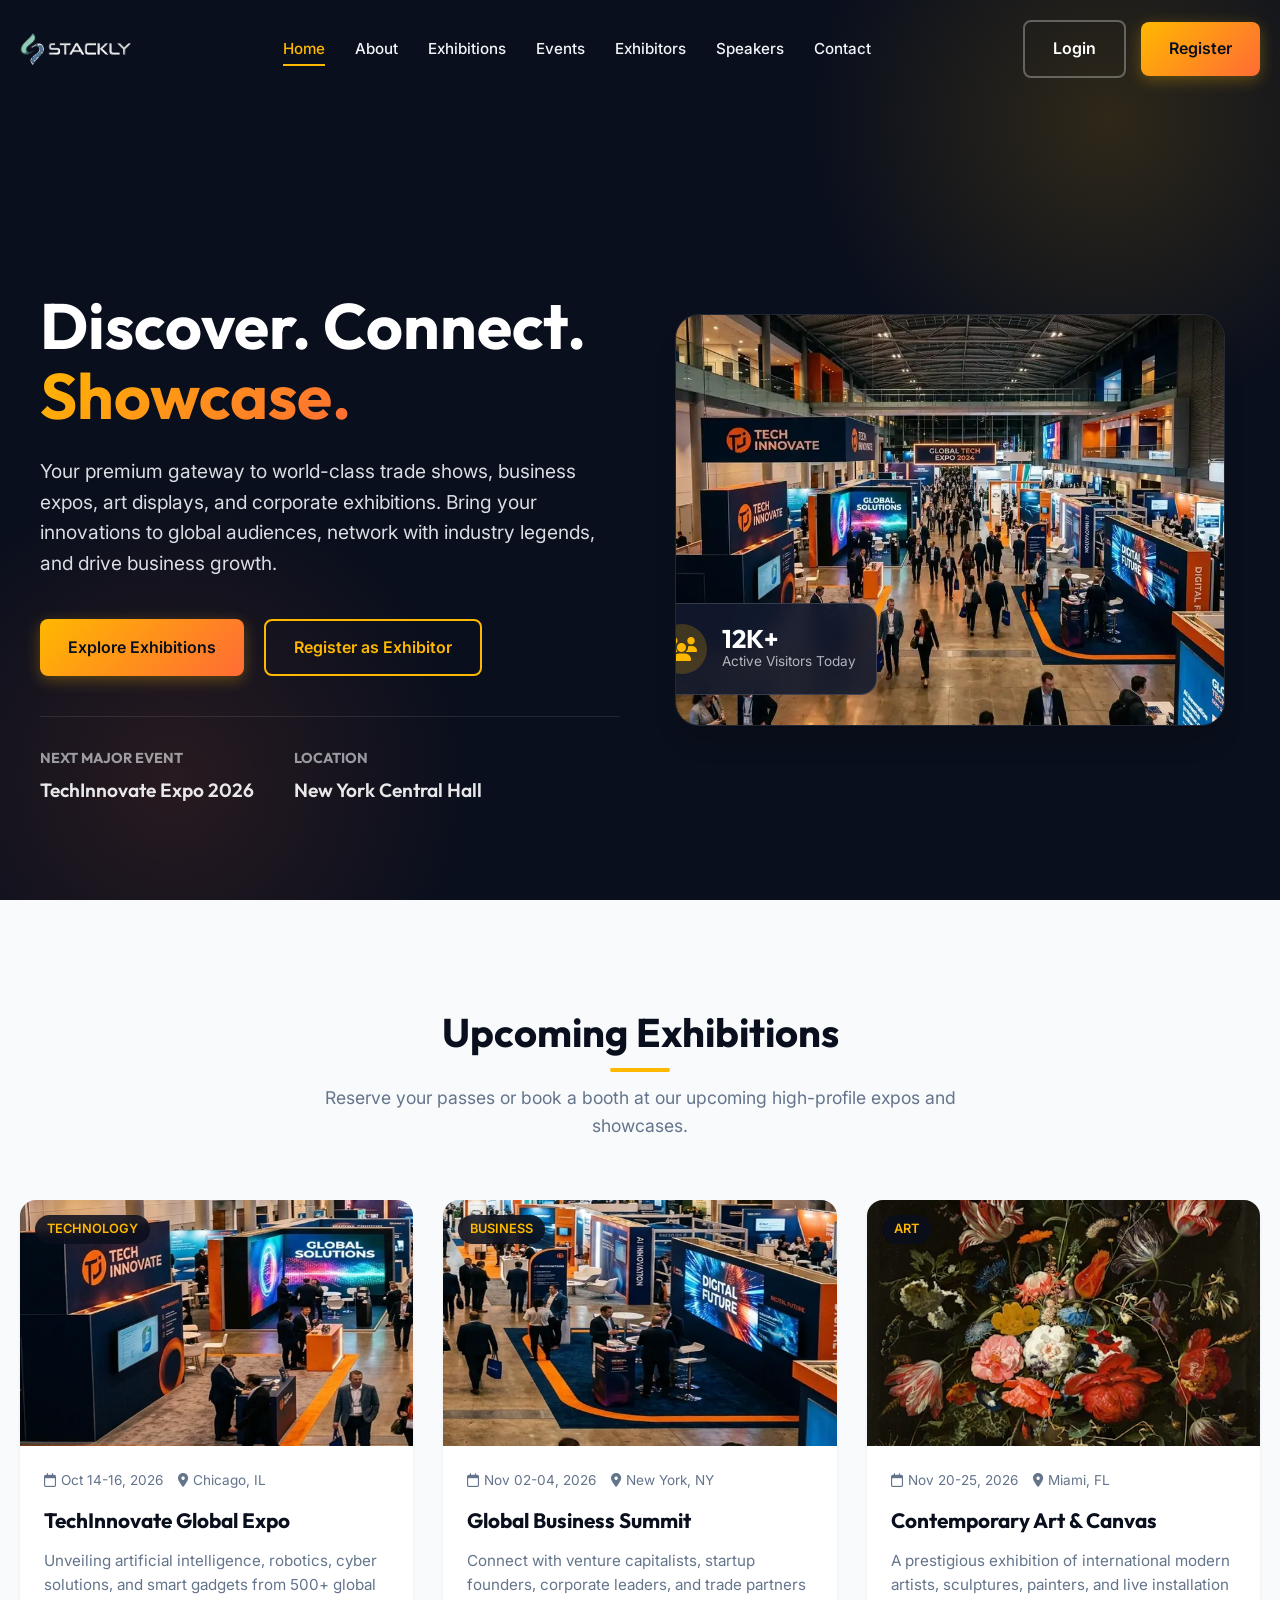
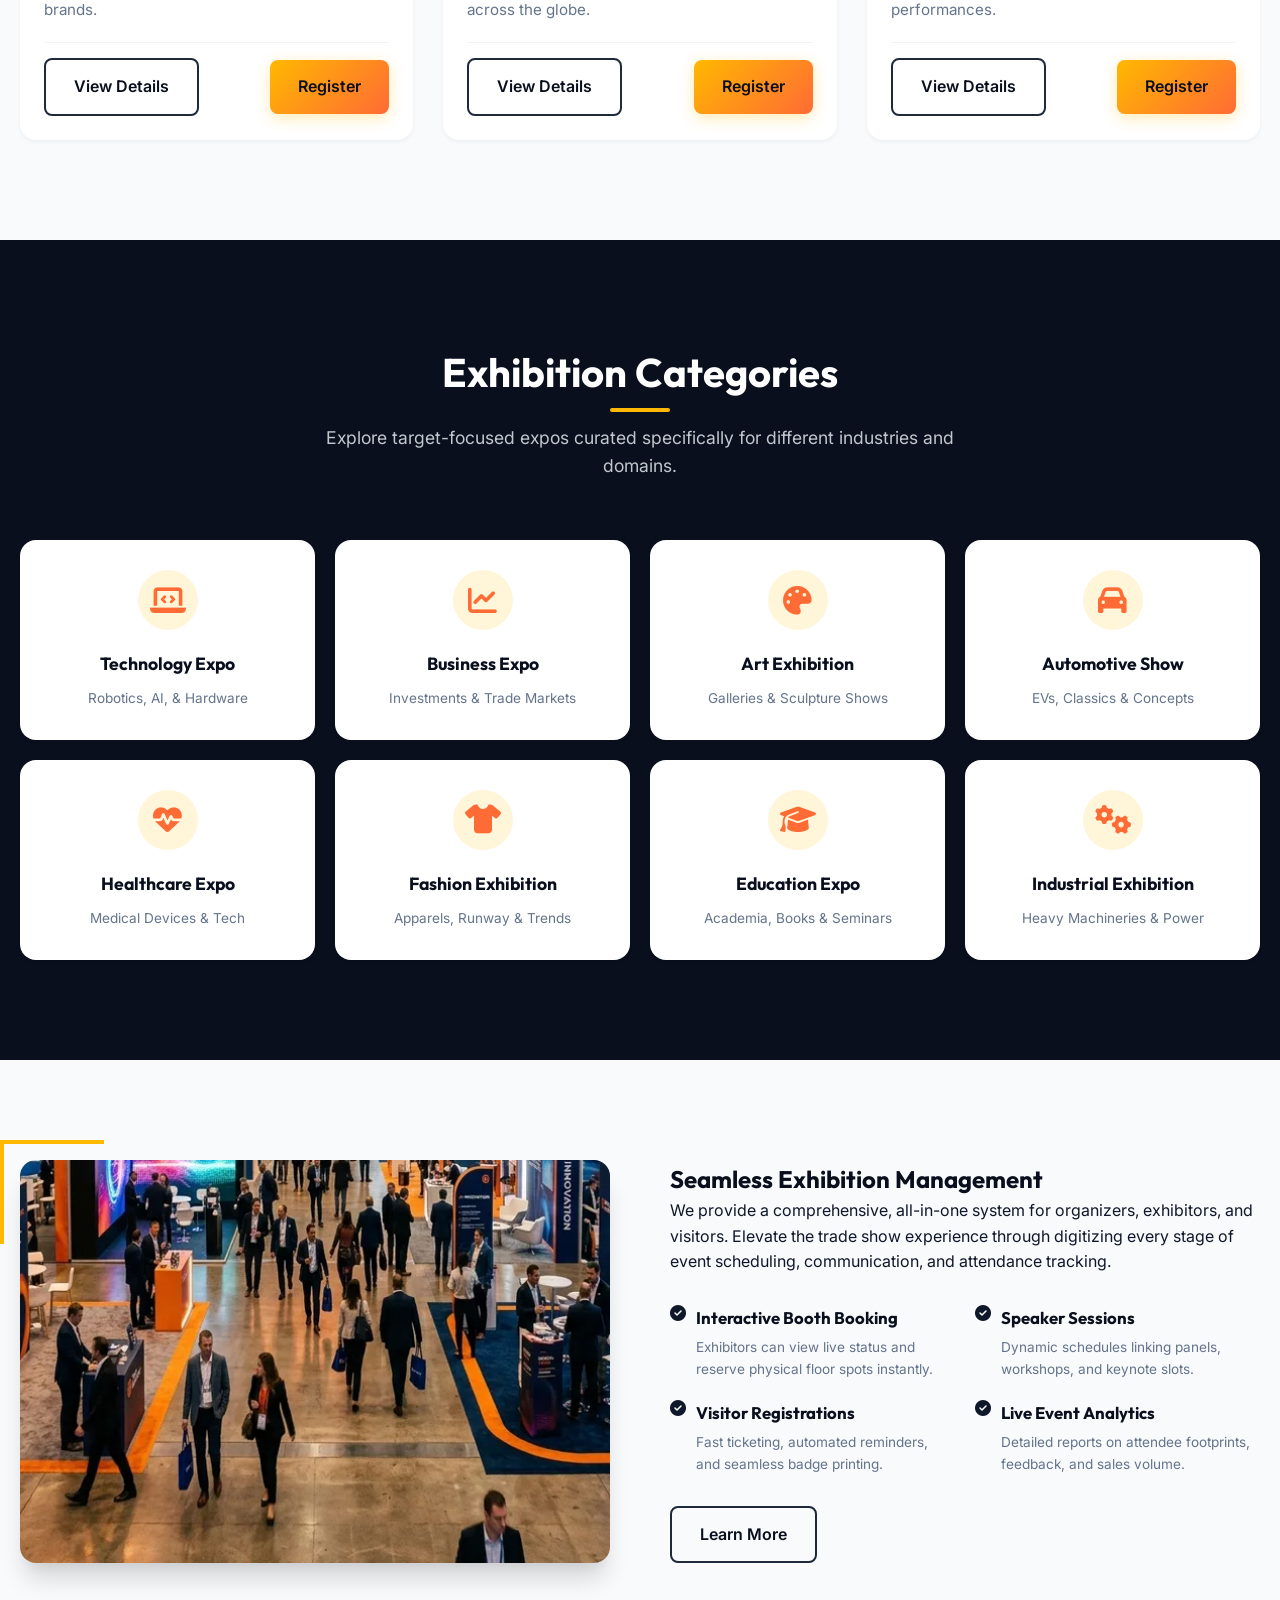
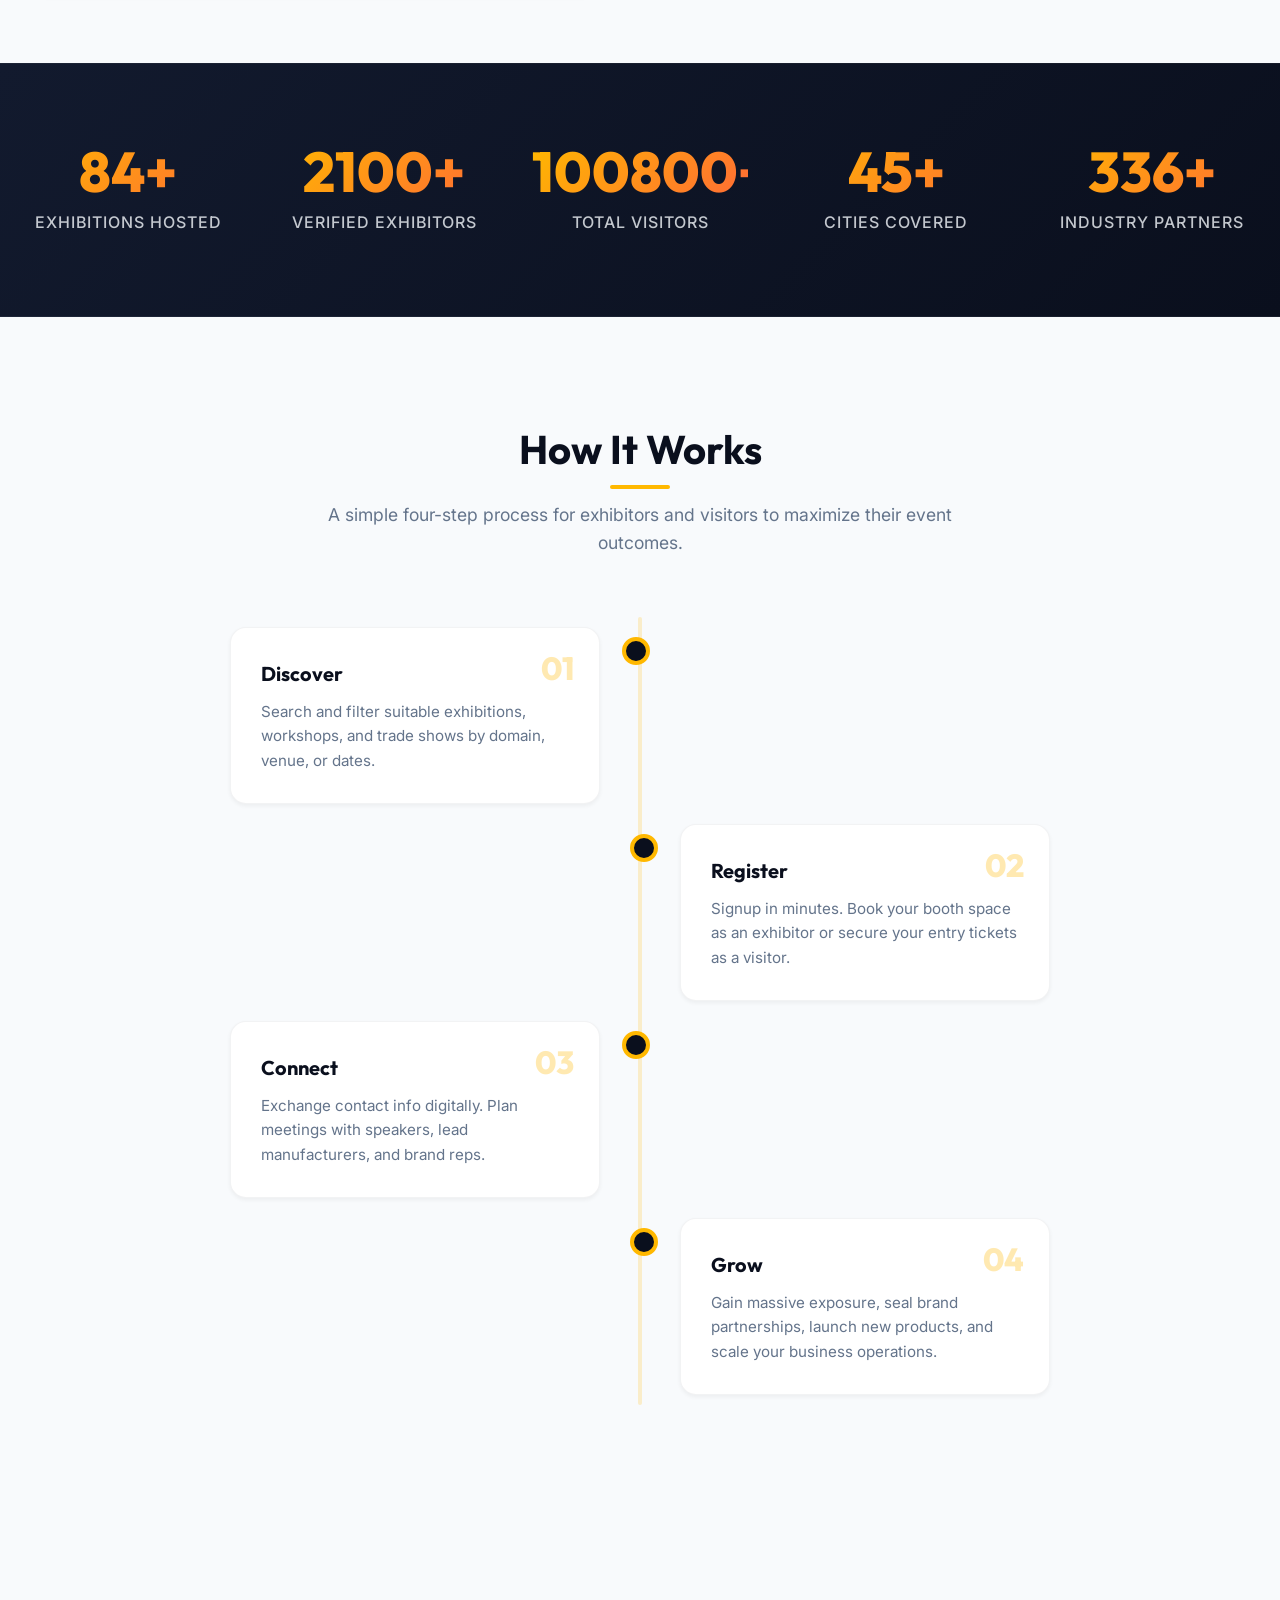
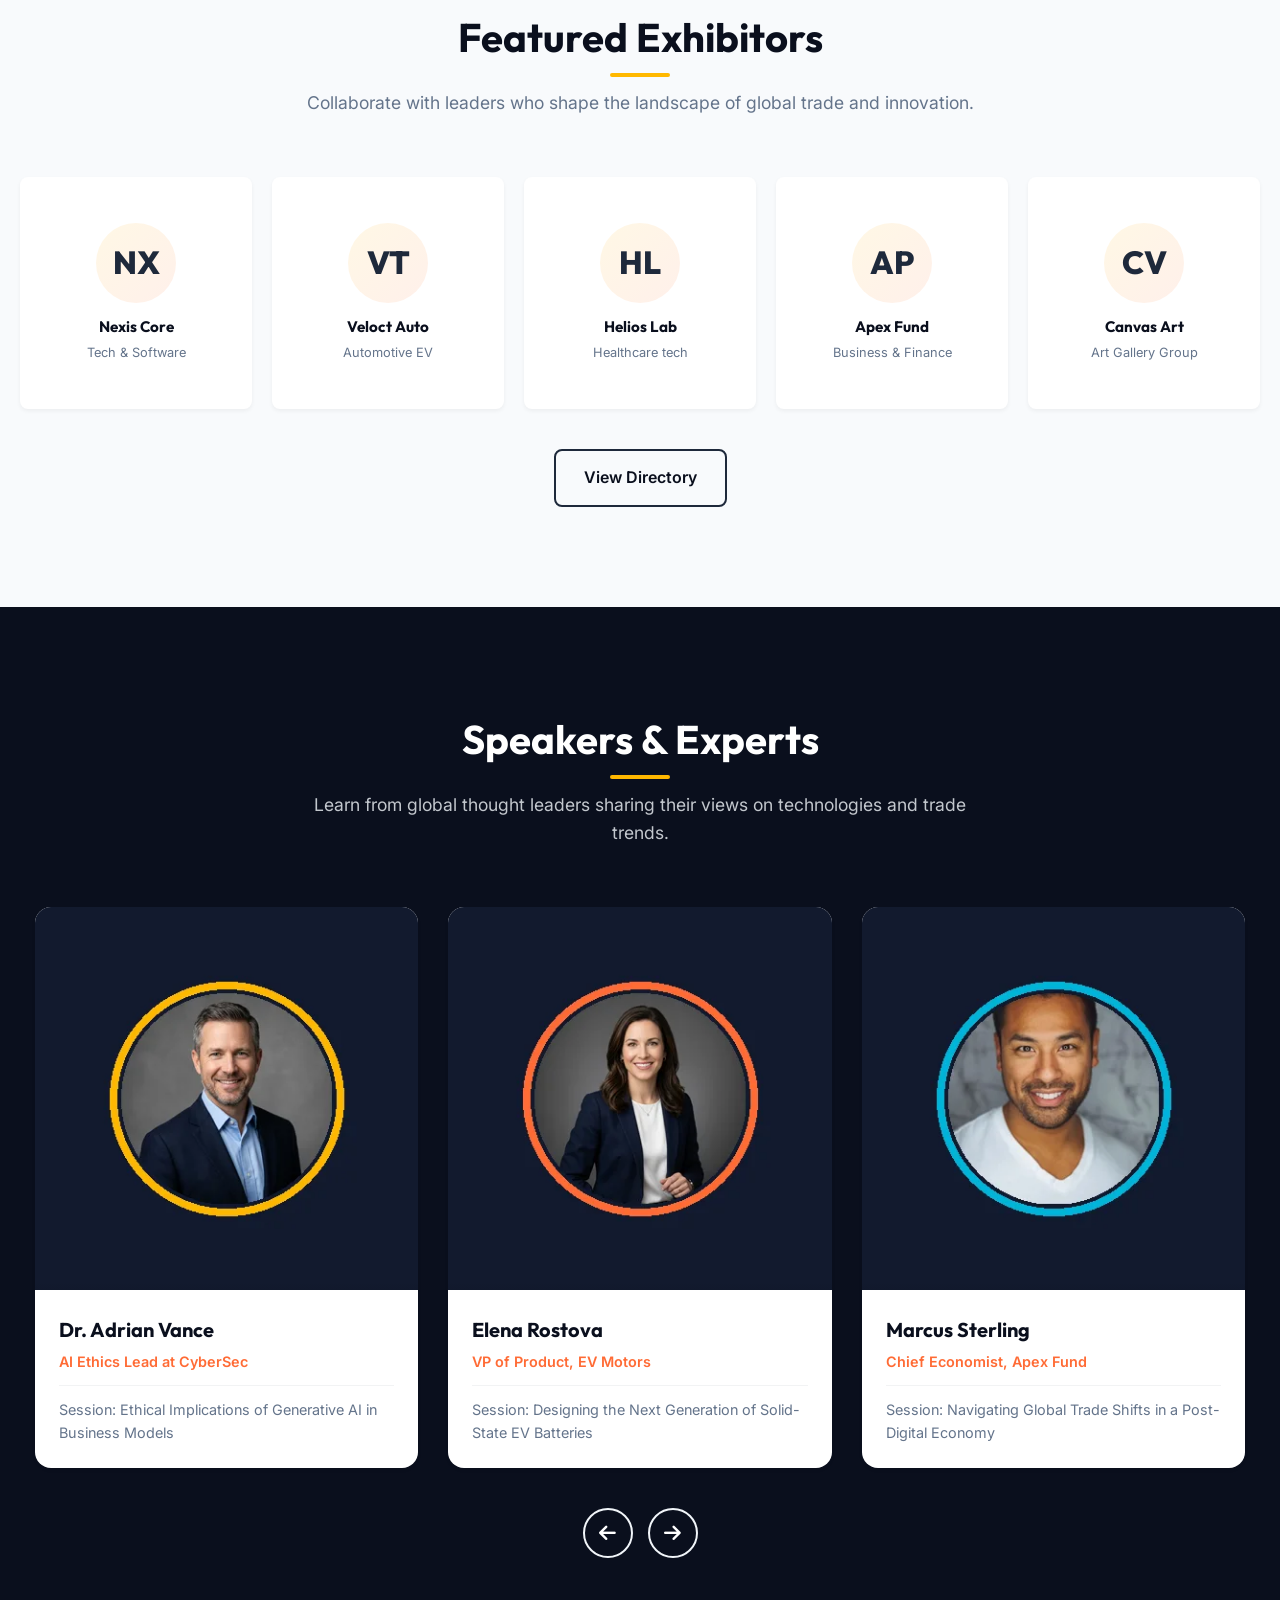
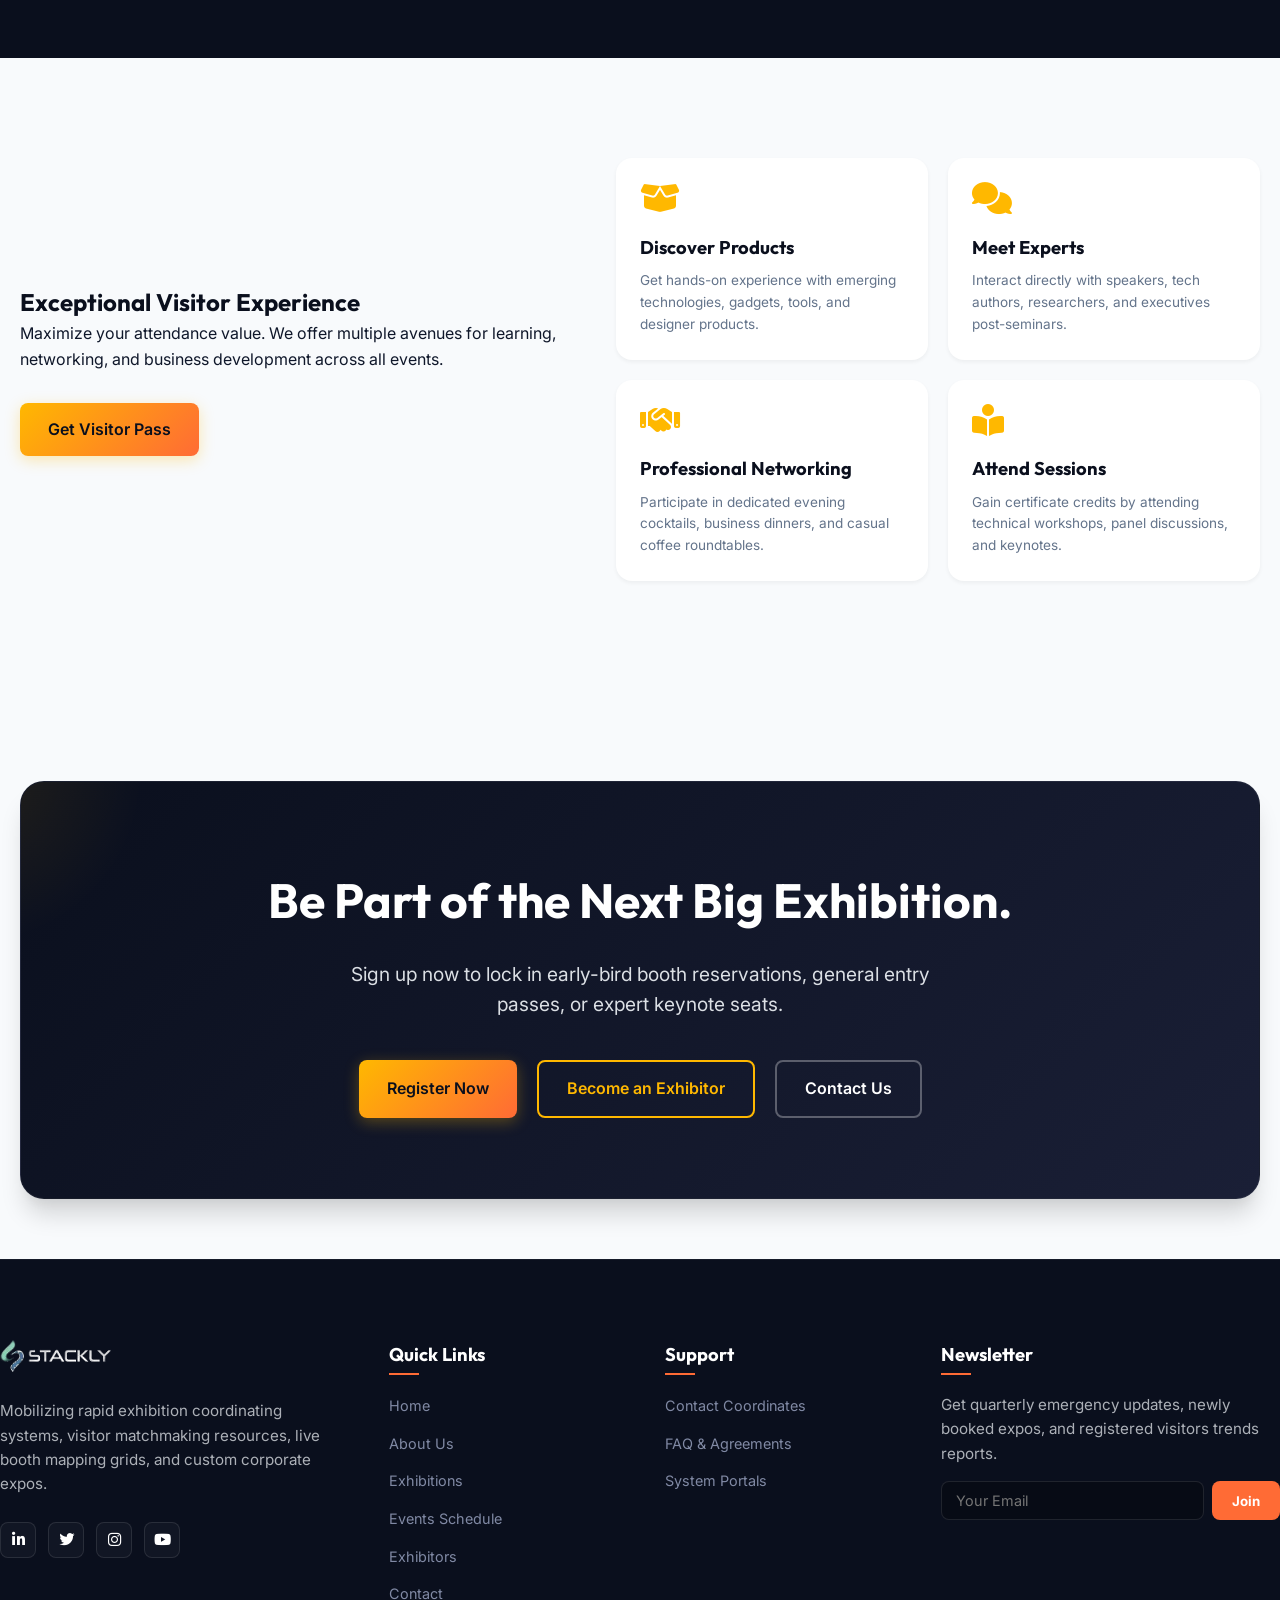
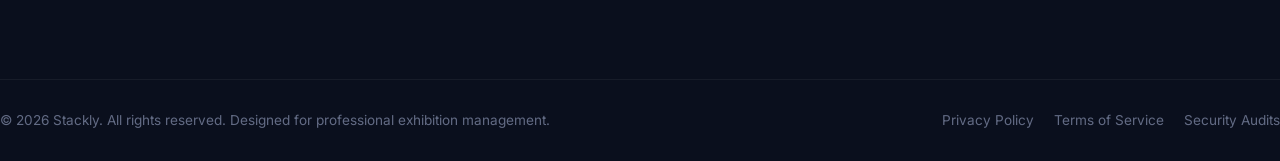
==== commit b1322110: "Fix all spreadsheet QA bugs including footer logo links, contact map, text alignment, and form input" ====
--- a/index.html
+++ b/index.html
@@ -38,7 +38,7 @@
         <li><a href="contact.html">Contact</a></li>
                 <li class="nav-actions-mobile">
           <a href="login.html" class="btn btn-outline">Login</a>
-          <a href="404.html" class="btn btn-primary">Register</a>
+          <a href="registration.html" class="btn btn-primary">Register</a>
         </li>
         <!-- Mobile Contact Info -->
         <li class="drawer-contact-info">
@@ -50,7 +50,7 @@
       </ul>
       <div class="nav-actions">
         <a href="login.html" class="btn btn-outline">Login</a>
-        <a href="404.html" class="btn btn-primary">Register</a>
+        <a href="registration.html" class="btn btn-primary">Register</a>
       </div>
       <button class="hamburger" aria-label="Toggle menu">
         <span></span>
@@ -123,7 +123,7 @@
             <p>Unveiling artificial intelligence, robotics, cyber solutions, and smart gadgets from 500+ global brands.</p>
             <div class="card-footer">
               <a href="404.html" class="btn btn-outline">View Details</a>
-              <a href="404.html" class="btn btn-primary">Register</a>
+              <a href="registration.html" class="btn btn-primary">Register</a>
             </div>
           </div>
         </div>
@@ -143,7 +143,7 @@
             <p>Connect with venture capitalists, startup founders, corporate leaders, and trade partners across the globe.</p>
             <div class="card-footer">
               <a href="404.html" class="btn btn-outline">View Details</a>
-              <a href="404.html" class="btn btn-primary">Register</a>
+              <a href="registration.html" class="btn btn-primary">Register</a>
             </div>
           </div>
         </div>
@@ -163,7 +163,7 @@
             <p>A prestigious exhibition of international modern artists, sculptures, painters, and live installation performances.</p>
             <div class="card-footer">
               <a href="404.html" class="btn btn-outline">View Details</a>
-              <a href="404.html" class="btn btn-primary">Register</a>
+              <a href="registration.html" class="btn btn-primary">Register</a>
             </div>
           </div>
         </div>
@@ -505,7 +505,7 @@
         <h2>Be Part of the Next Big Exhibition.</h2>
         <p>Sign up now to lock in early-bird booth reservations, general entry passes, or expert keynote seats.</p>
         <div class="cta-btns">
-          <a href="404.html" class="btn btn-primary">Register Now</a>
+          <a href="registration.html" class="btn btn-primary">Register Now</a>
           <a href="404.html" class="btn btn-secondary">Become an Exhibitor</a>
           <a href="contact.html" class="btn btn-outline" style="border-color: rgba(255,255,255,0.3); color: var(--white);">Contact Us</a>
         </div>
@@ -520,7 +520,9 @@
       <div class="footer-grid">
         <div class="footer-col">
           <div class="footer-logo">
-            <img src="assets/images/logo.webp" alt="Stackly Logo" style="height: 32px; display: block;">
+            <a href="index.html" style="display: inline-block;">
+              <img src="assets/images/logo.webp" alt="Stackly Logo" style="height: 32px; display: block;">
+            </a>
           </div>
           <p class="footer-desc">Mobilizing rapid exhibition coordinating systems, visitor matchmaking resources, live booth mapping grids, and custom corporate expos.</p>
           <div class="social-links">
--- a/css/style.css
+++ b/css/style.css
@@ -4631,3 +4631,36 @@
   position: fixed !important;
   width: 100% !important;
 }
+
+/* ==========================================================================
+   QA BUG FIX STYLE OVERRIDES
+   ========================================================================== */
+
+/* Dashboard Form Label Colors Contrast Adjustment */
+.dashboard-dark-layout label,
+.dashboard-dark-layout .form-label {
+  color: rgba(255, 255, 255, 0.85) !important;
+  font-weight: 600 !important;
+}
+
+.dashboard-dark-layout .form-group p,
+.dashboard-dark-layout .form-group span,
+.dashboard-dark-layout #role-help-desc {
+  color: rgba(255, 255, 255, 0.5) !important;
+}
+
+/* General invalid field border color highlight */
+.form-control.is-invalid {
+  border-color: var(--status-occupied) !important;
+  background-color: rgba(239, 68, 68, 0.05) !important;
+}
+
+/* Mobile Navigation Drawer Button Text Centering */
+@media (max-width: 768px) {
+  .nav-links .btn {
+    text-align: center !important;
+    justify-content: center !important;
+    display: flex !important;
+    align-items: center !important;
+  }
+}
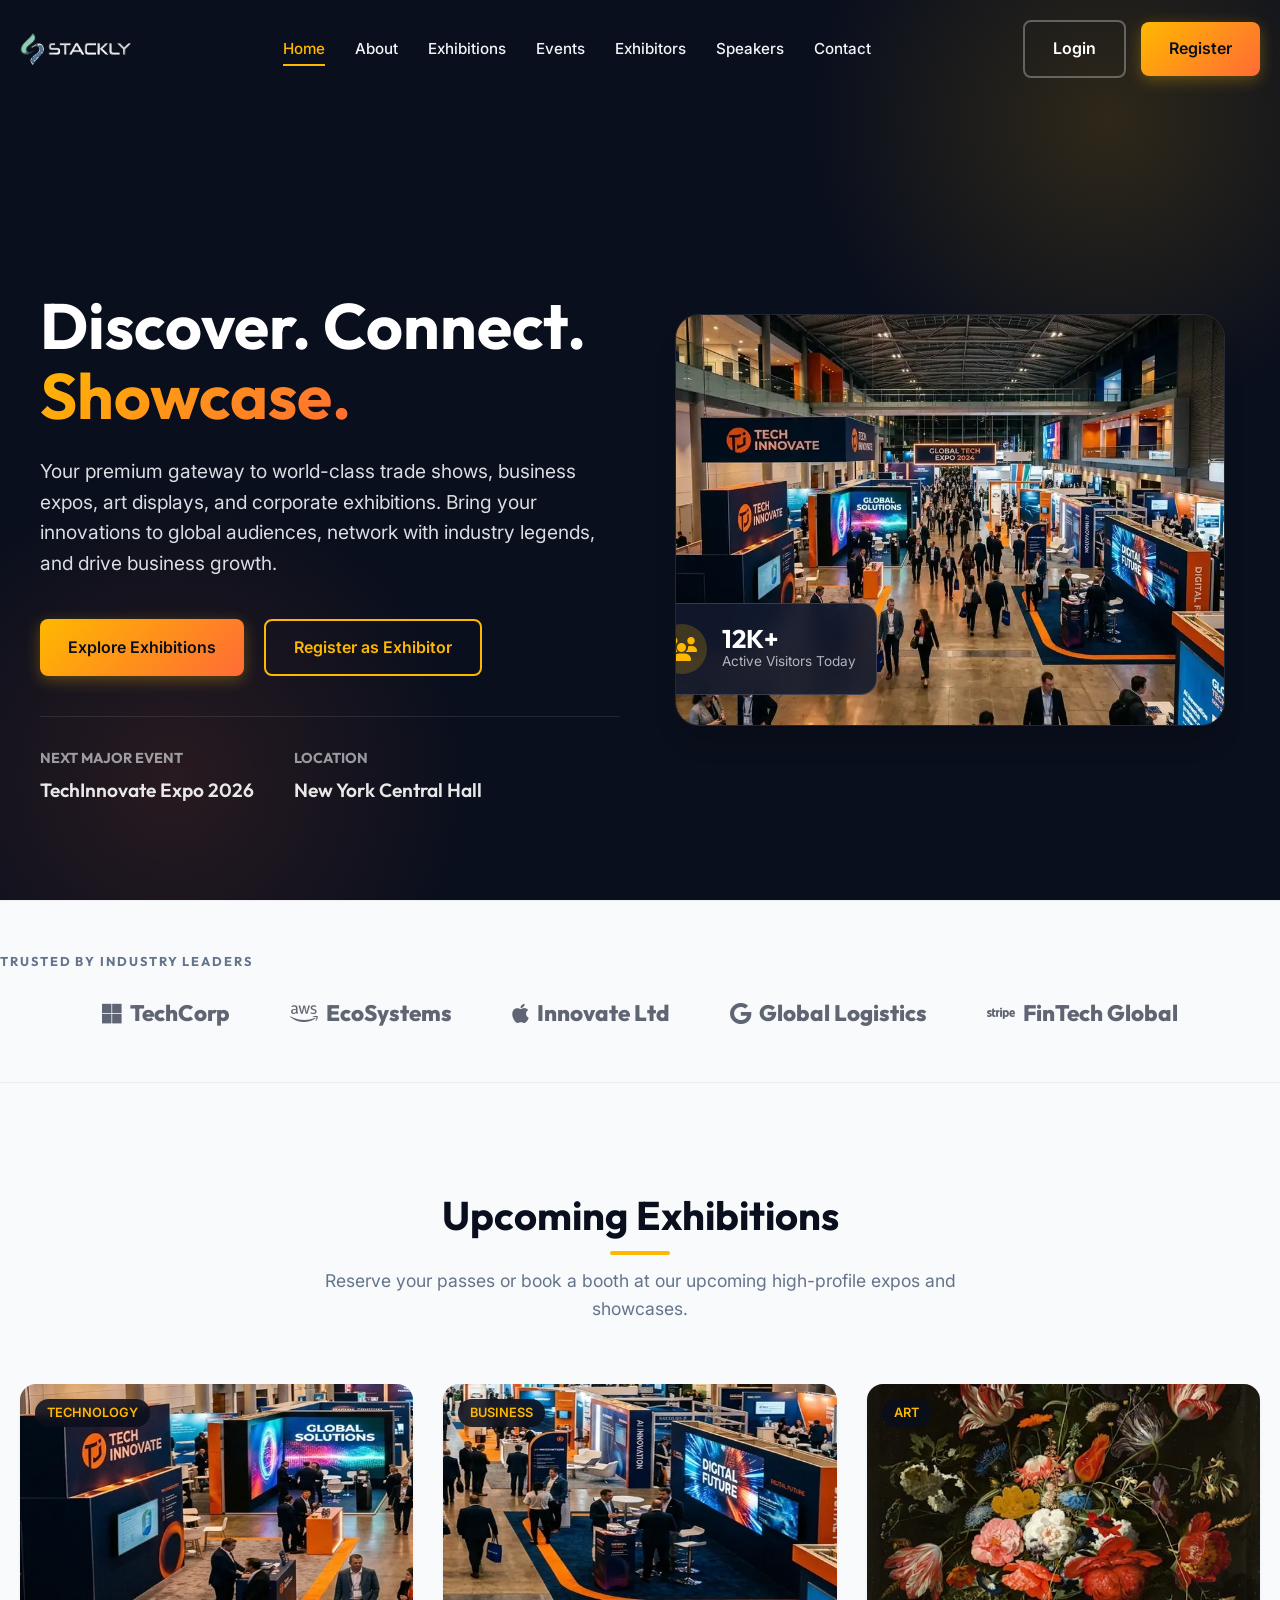
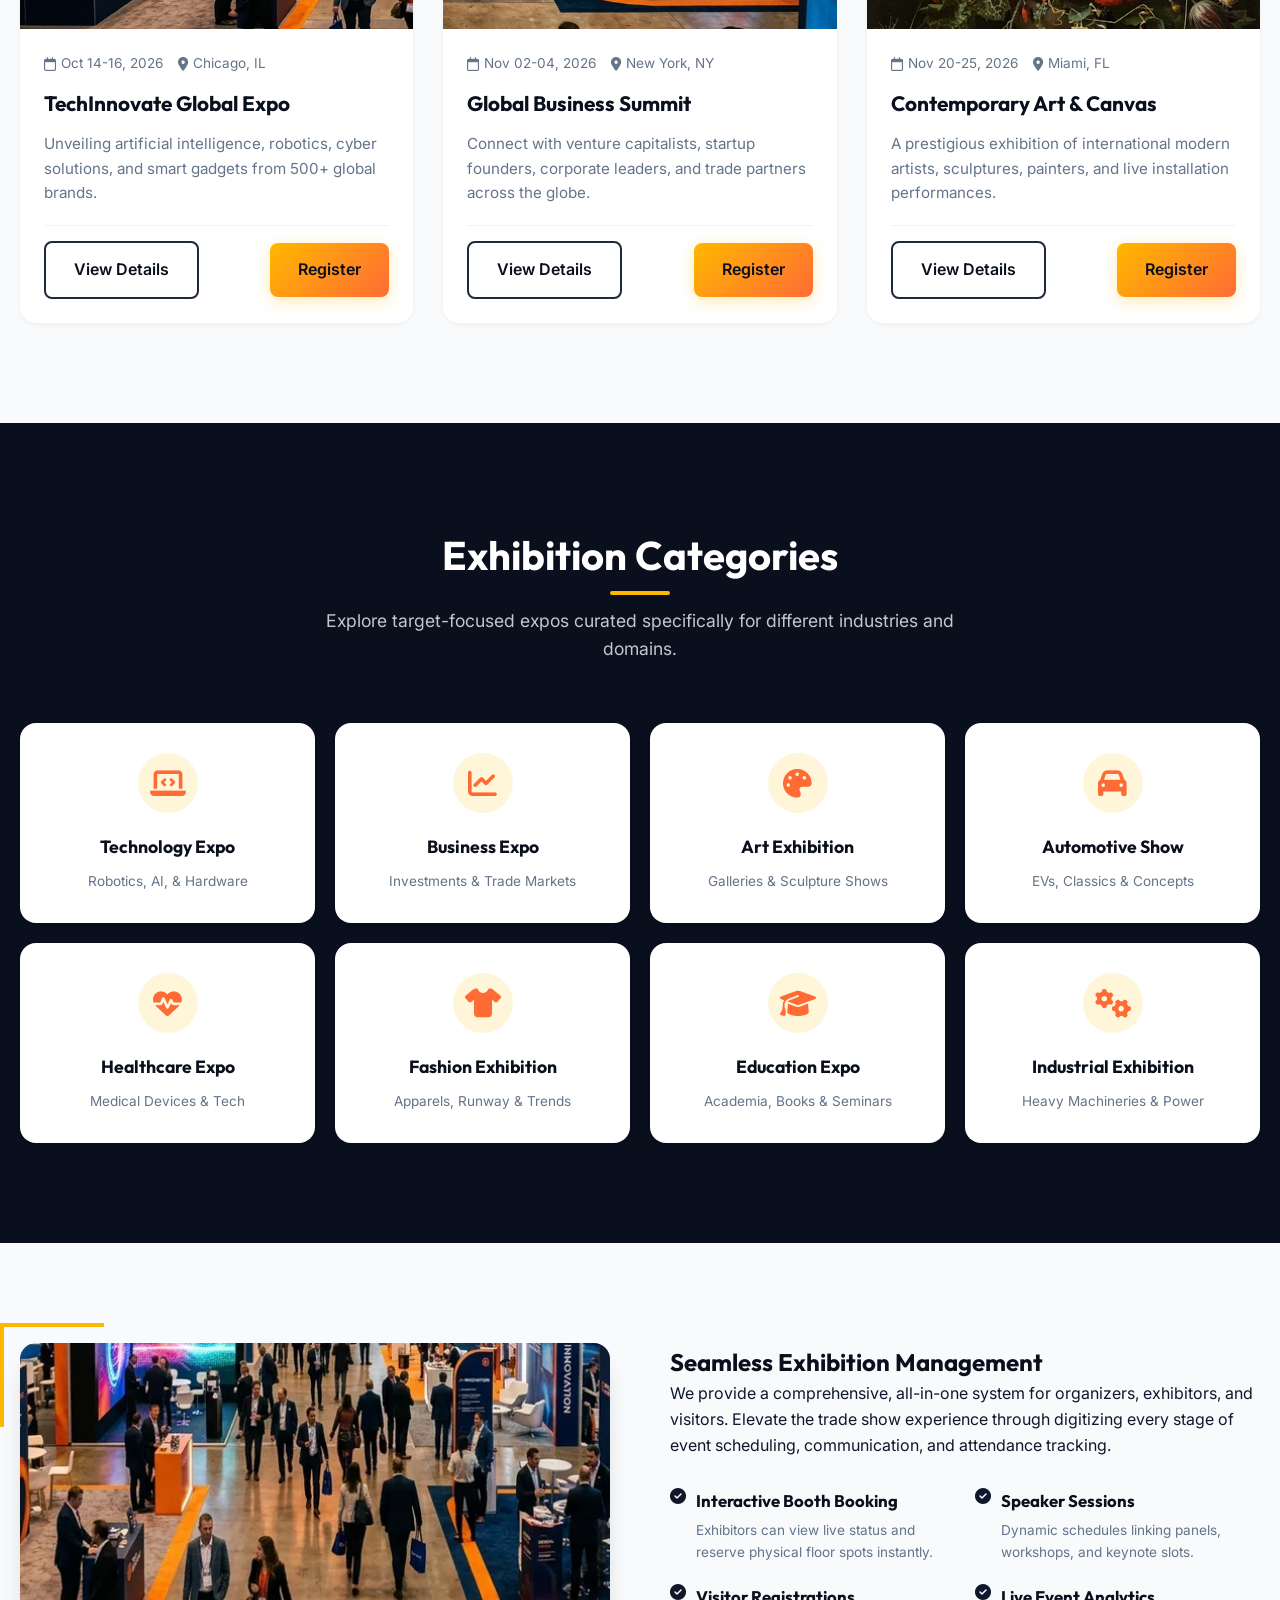
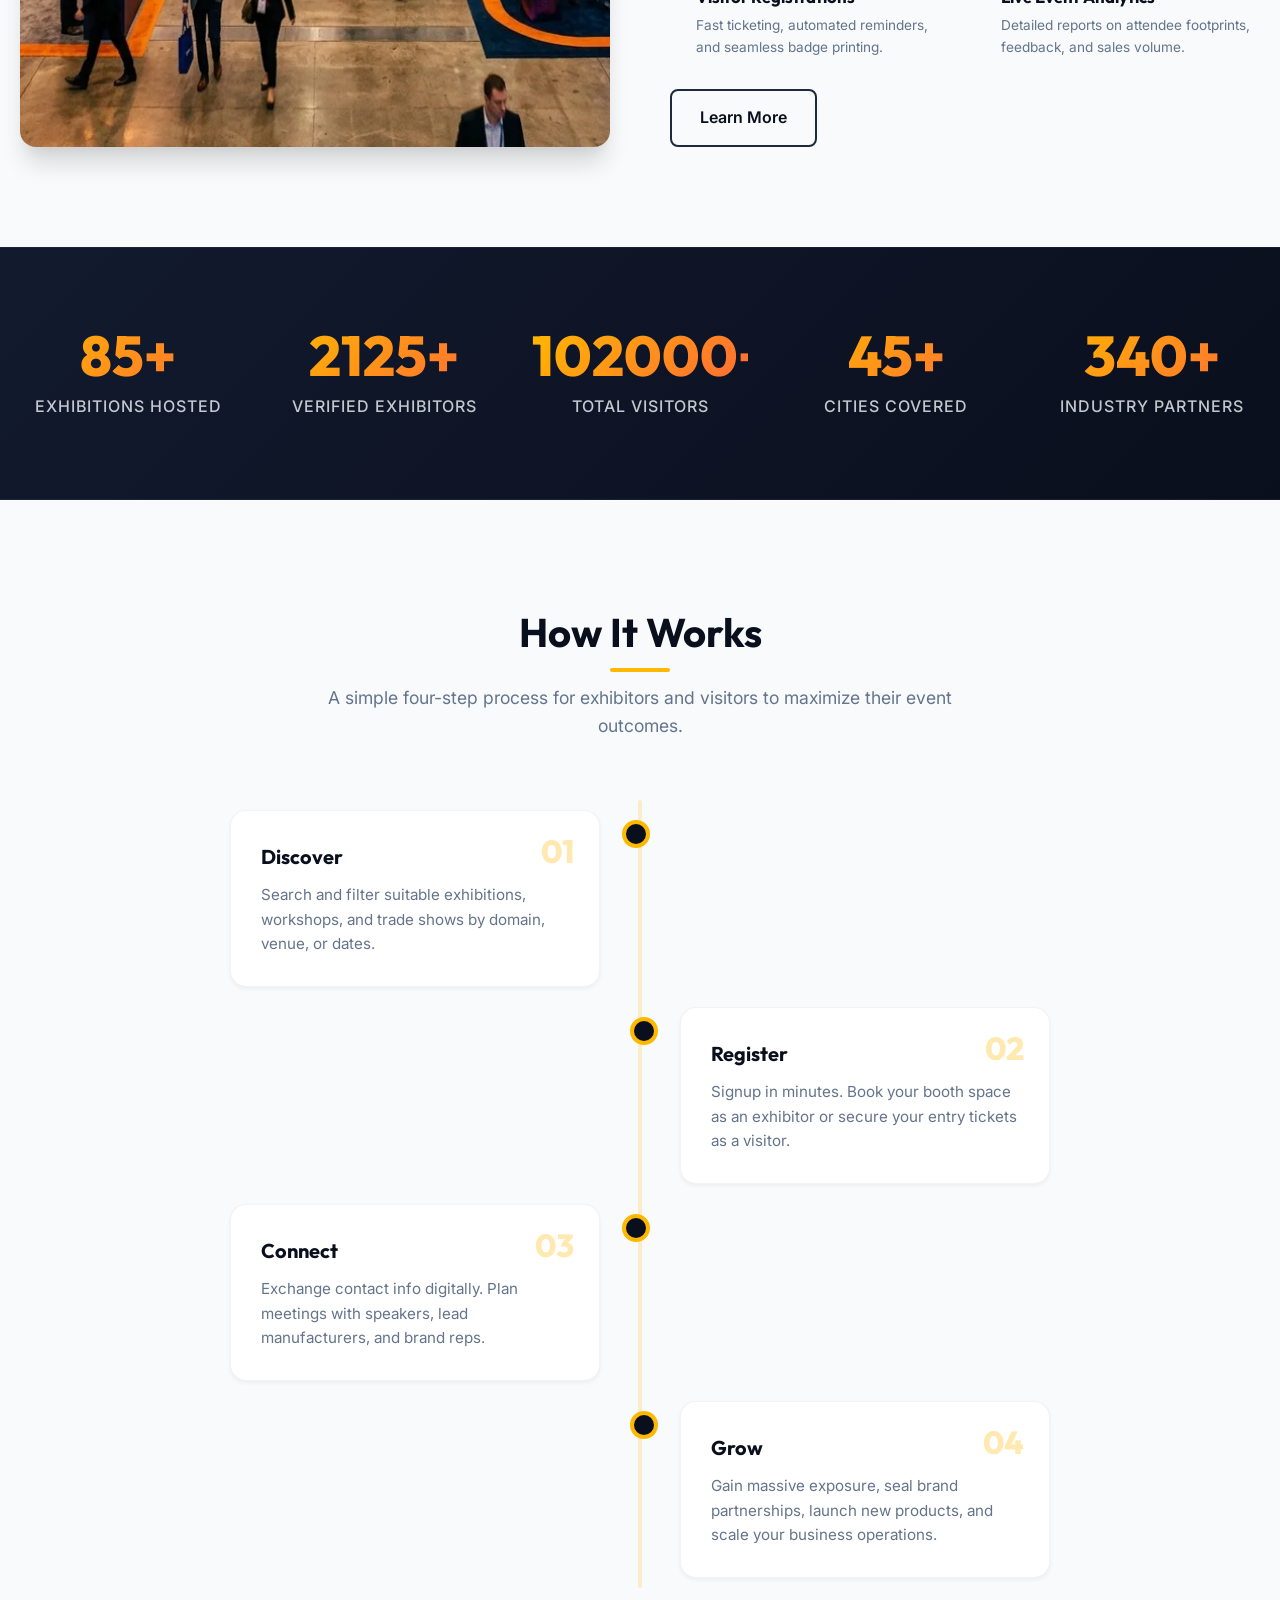
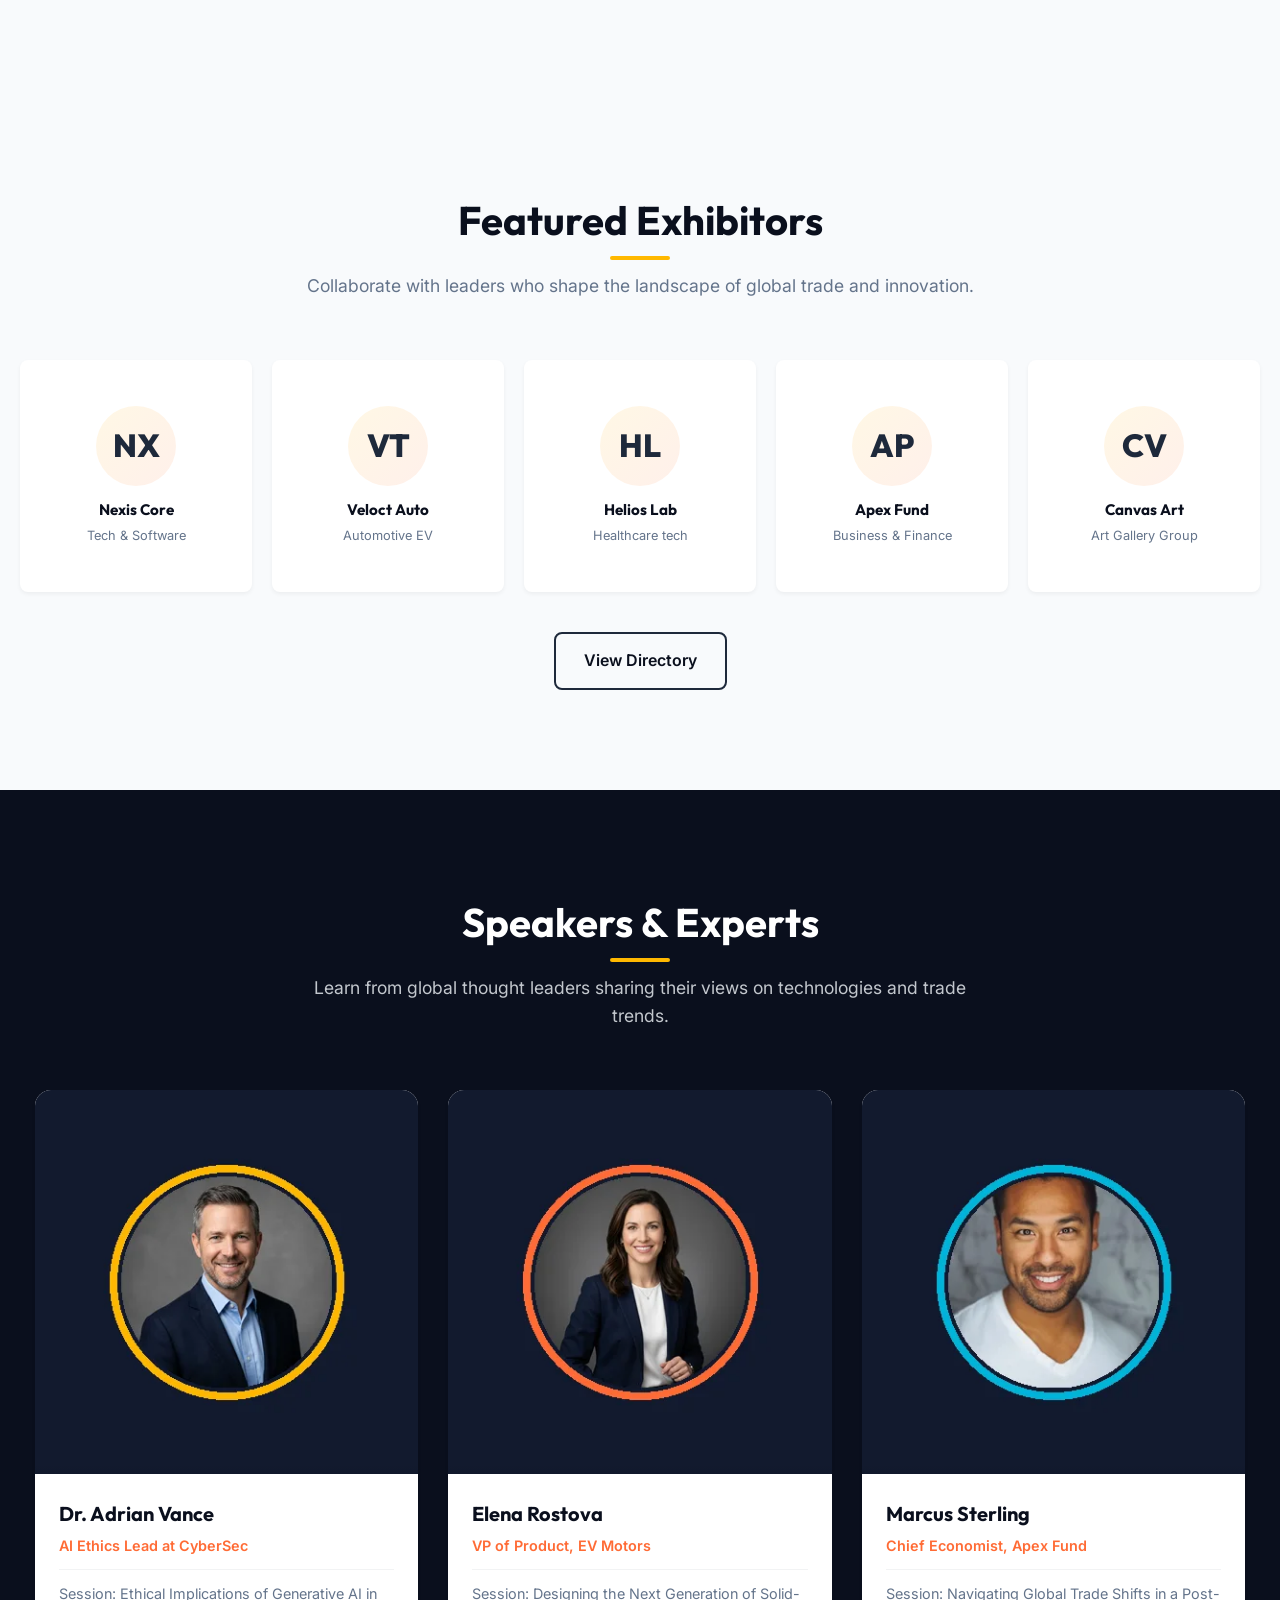
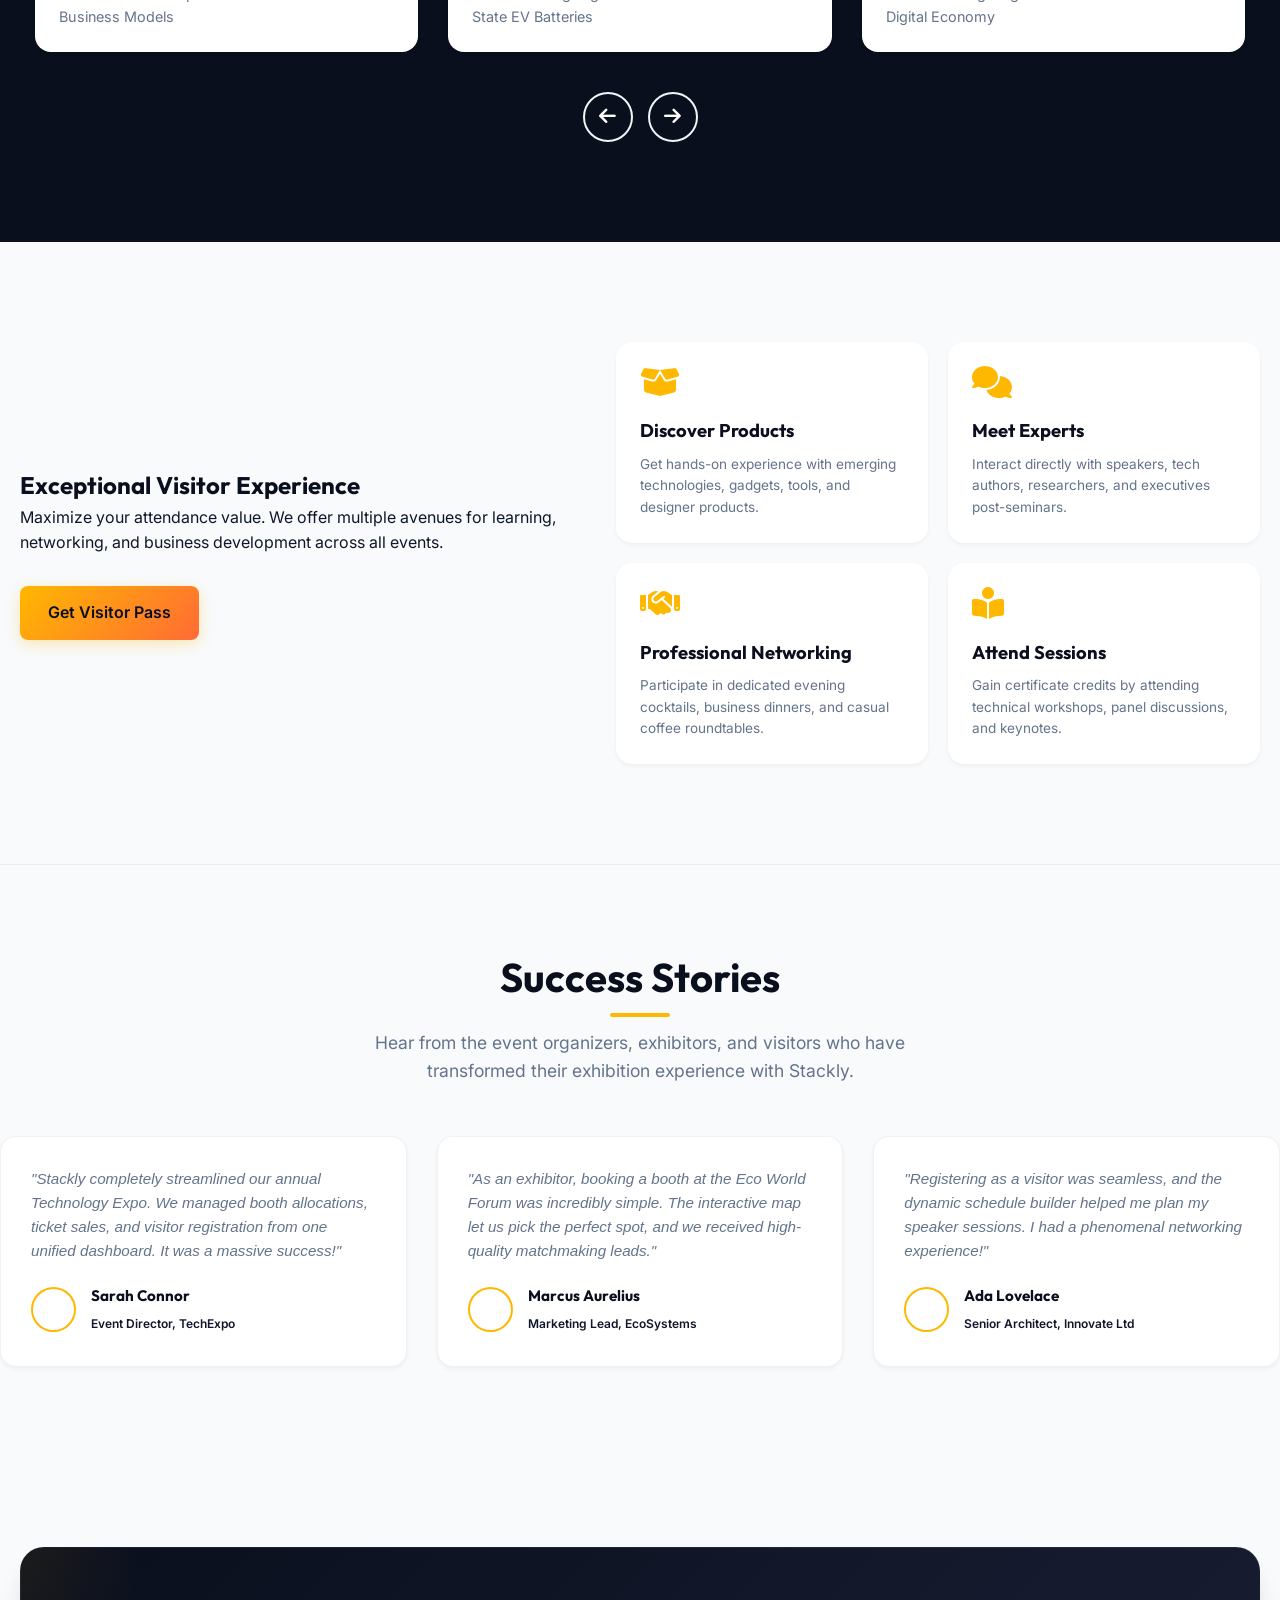
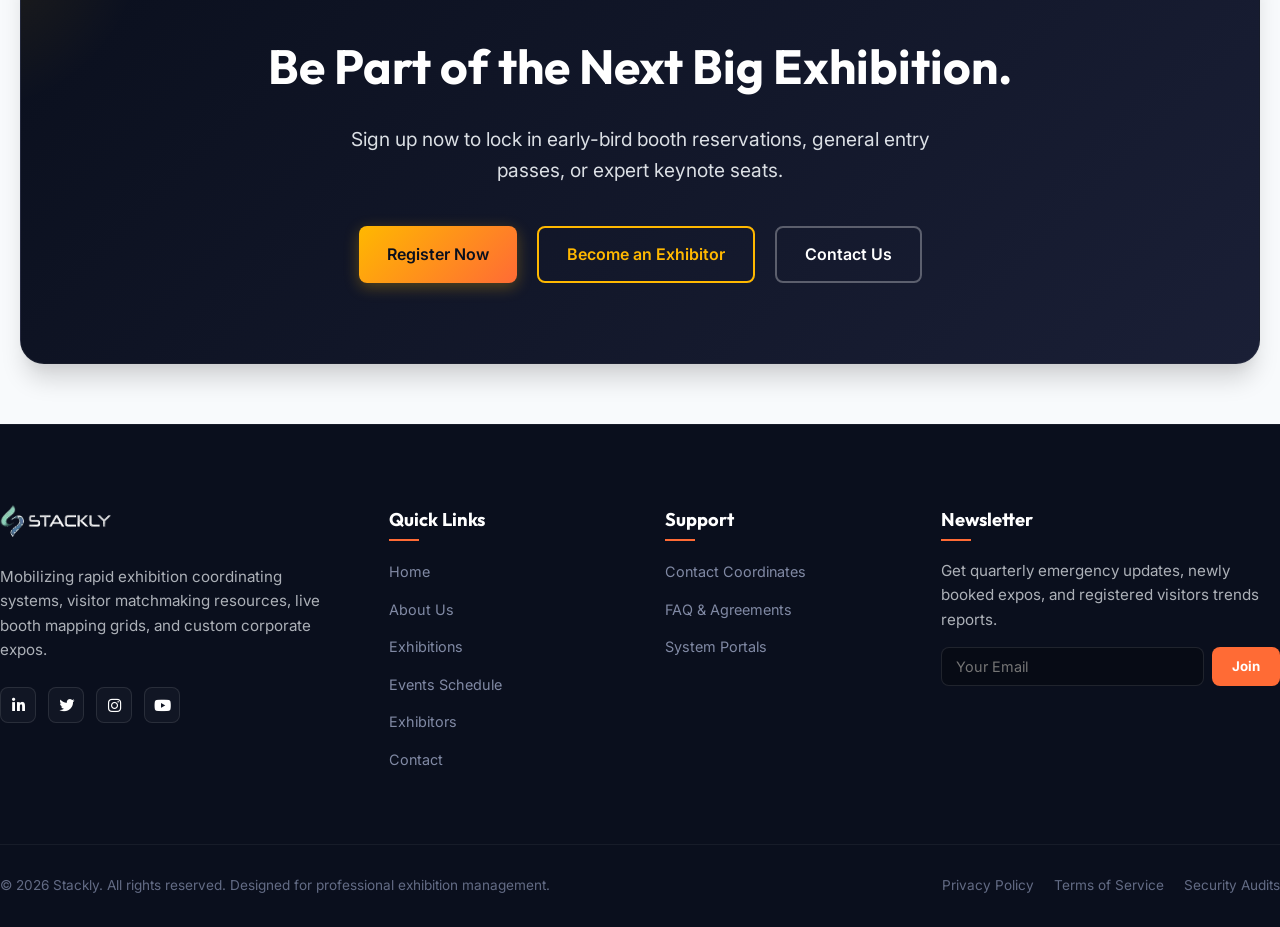
==== commit 0752ff1d: "Add Partner Sponsors and Customer Testimonials sections to the homepage to fulfill minimum page cont" ====
--- a/index.html
+++ b/index.html
@@ -100,6 +100,20 @@
     </div>
   </header>
 
+  <!-- Section: Partner Sponsors -->
+  <section class="bg-white" style="padding: 50px 0; border-top: 1px solid rgba(0,0,0,0.05); border-bottom: 1px solid rgba(0,0,0,0.05);">
+    <div class="container text-center">
+      <h3 style="font-size: 0.8rem; text-transform: uppercase; letter-spacing: 0.15em; color: var(--text-muted); margin-bottom: 25px; font-weight: 700;">Trusted by Industry Leaders</h3>
+      <div style="display: flex; flex-wrap: wrap; justify-content: center; align-items: center; gap: 30px 60px; opacity: 0.65;">
+        <span style="font-size: 1.4rem; font-weight: 800; font-family: var(--font-heading); color: var(--color-primary); display: flex; align-items: center; gap: 8px;"><i class="fa-brands fa-microsoft"></i> TechCorp</span>
+        <span style="font-size: 1.4rem; font-weight: 800; font-family: var(--font-heading); color: var(--color-primary); display: flex; align-items: center; gap: 8px;"><i class="fa-brands fa-aws"></i> EcoSystems</span>
+        <span style="font-size: 1.4rem; font-weight: 800; font-family: var(--font-heading); color: var(--color-primary); display: flex; align-items: center; gap: 8px;"><i class="fa-brands fa-apple"></i> Innovate Ltd</span>
+        <span style="font-size: 1.4rem; font-weight: 800; font-family: var(--font-heading); color: var(--color-primary); display: flex; align-items: center; gap: 8px;"><i class="fa-brands fa-google"></i> Global Logistics</span>
+        <span style="font-size: 1.4rem; font-weight: 800; font-family: var(--font-heading); color: var(--color-primary); display: flex; align-items: center; gap: 8px;"><i class="fa-brands fa-stripe"></i> FinTech Global</span>
+      </div>
+    </div>
+  </section>
+
   <!-- Section 2: Upcoming Exhibitions -->
   <section id="upcoming" class="bg-light">
     <div class="container">
@@ -498,6 +512,54 @@
     </div>
   </section>
 
+  <!-- Section: Testimonials -->
+  <section class="bg-light" style="padding: 80px 0; border-top: 1px solid rgba(0,0,0,0.05);">
+    <div class="container">
+      <div class="section-header text-center" style="margin-bottom: 50px;">
+        <h2>Success Stories</h2>
+        <p style="max-width: 600px; margin: 0 auto; color: var(--text-muted);">Hear from the event organizers, exhibitors, and visitors who have transformed their exhibition experience with Stackly.</p>
+      </div>
+      
+      <div class="grid-3">
+        <!-- Testimonial 1 -->
+        <div class="card" style="padding: 30px; background-color: var(--white); border-radius: var(--border-radius-md); box-shadow: var(--shadow-sm); display: flex; flex-direction: column; justify-content: space-between; border: 1px solid rgba(0,0,0,0.05);">
+          <p style="font-style: italic; color: var(--text-muted); line-height: 1.6; margin-bottom: 20px; font-size: 0.95rem;">"Stackly completely streamlined our annual Technology Expo. We managed booth allocations, ticket sales, and visitor registration from one unified dashboard. It was a massive success!"</p>
+          <div style="display: flex; align-items: center; gap: 15px;">
+            <div style="width: 45px; height: 45px; border-radius: 50%; background-color: var(--color-primary); color: white; display: flex; align-items: center; justify-content: center; font-weight: bold; font-size: 1.1rem; border: 2px solid var(--accent-gold);">SC</div>
+            <div>
+              <h4 style="font-size: 0.95rem; margin-bottom: 2px;">Sarah Connor</h4>
+              <span style="font-size: 0.75rem; color: var(--accent-green); font-weight: 600;">Event Director, TechExpo</span>
+            </div>
+          </div>
+        </div>
+        
+        <!-- Testimonial 2 -->
+        <div class="card" style="padding: 30px; background-color: var(--white); border-radius: var(--border-radius-md); box-shadow: var(--shadow-sm); display: flex; flex-direction: column; justify-content: space-between; border: 1px solid rgba(0,0,0,0.05);">
+          <p style="font-style: italic; color: var(--text-muted); line-height: 1.6; margin-bottom: 20px; font-size: 0.95rem;">"As an exhibitor, booking a booth at the Eco World Forum was incredibly simple. The interactive map let us pick the perfect spot, and we received high-quality matchmaking leads."</p>
+          <div style="display: flex; align-items: center; gap: 15px;">
+            <div style="width: 45px; height: 45px; border-radius: 50%; background-color: var(--color-primary); color: white; display: flex; align-items: center; justify-content: center; font-weight: bold; font-size: 1.1rem; border: 2px solid var(--accent-gold);">MA</div>
+            <div>
+              <h4 style="font-size: 0.95rem; margin-bottom: 2px;">Marcus Aurelius</h4>
+              <span style="font-size: 0.75rem; color: var(--accent-green); font-weight: 600;">Marketing Lead, EcoSystems</span>
+            </div>
+          </div>
+        </div>
+        
+        <!-- Testimonial 3 -->
+        <div class="card" style="padding: 30px; background-color: var(--white); border-radius: var(--border-radius-md); box-shadow: var(--shadow-sm); display: flex; flex-direction: column; justify-content: space-between; border: 1px solid rgba(0,0,0,0.05);">
+          <p style="font-style: italic; color: var(--text-muted); line-height: 1.6; margin-bottom: 20px; font-size: 0.95rem;">"Registering as a visitor was seamless, and the dynamic schedule builder helped me plan my speaker sessions. I had a phenomenal networking experience!"</p>
+          <div style="display: flex; align-items: center; gap: 15px;">
+            <div style="width: 45px; height: 45px; border-radius: 50%; background-color: var(--color-primary); color: white; display: flex; align-items: center; justify-content: center; font-weight: bold; font-size: 1.1rem; border: 2px solid var(--accent-gold);">AL</div>
+            <div>
+              <h4 style="font-size: 0.95rem; margin-bottom: 2px;">Ada Lovelace</h4>
+              <span style="font-size: 0.75rem; color: var(--accent-green); font-weight: 600;">Senior Architect, Innovate Ltd</span>
+            </div>
+          </div>
+        </div>
+      </div>
+    </div>
+  </section>
+
   <!-- Section 10: Final CTA -->
   <section class="bg-white" style="padding: 100px 20px 60px 20px;">
     <div class="container">
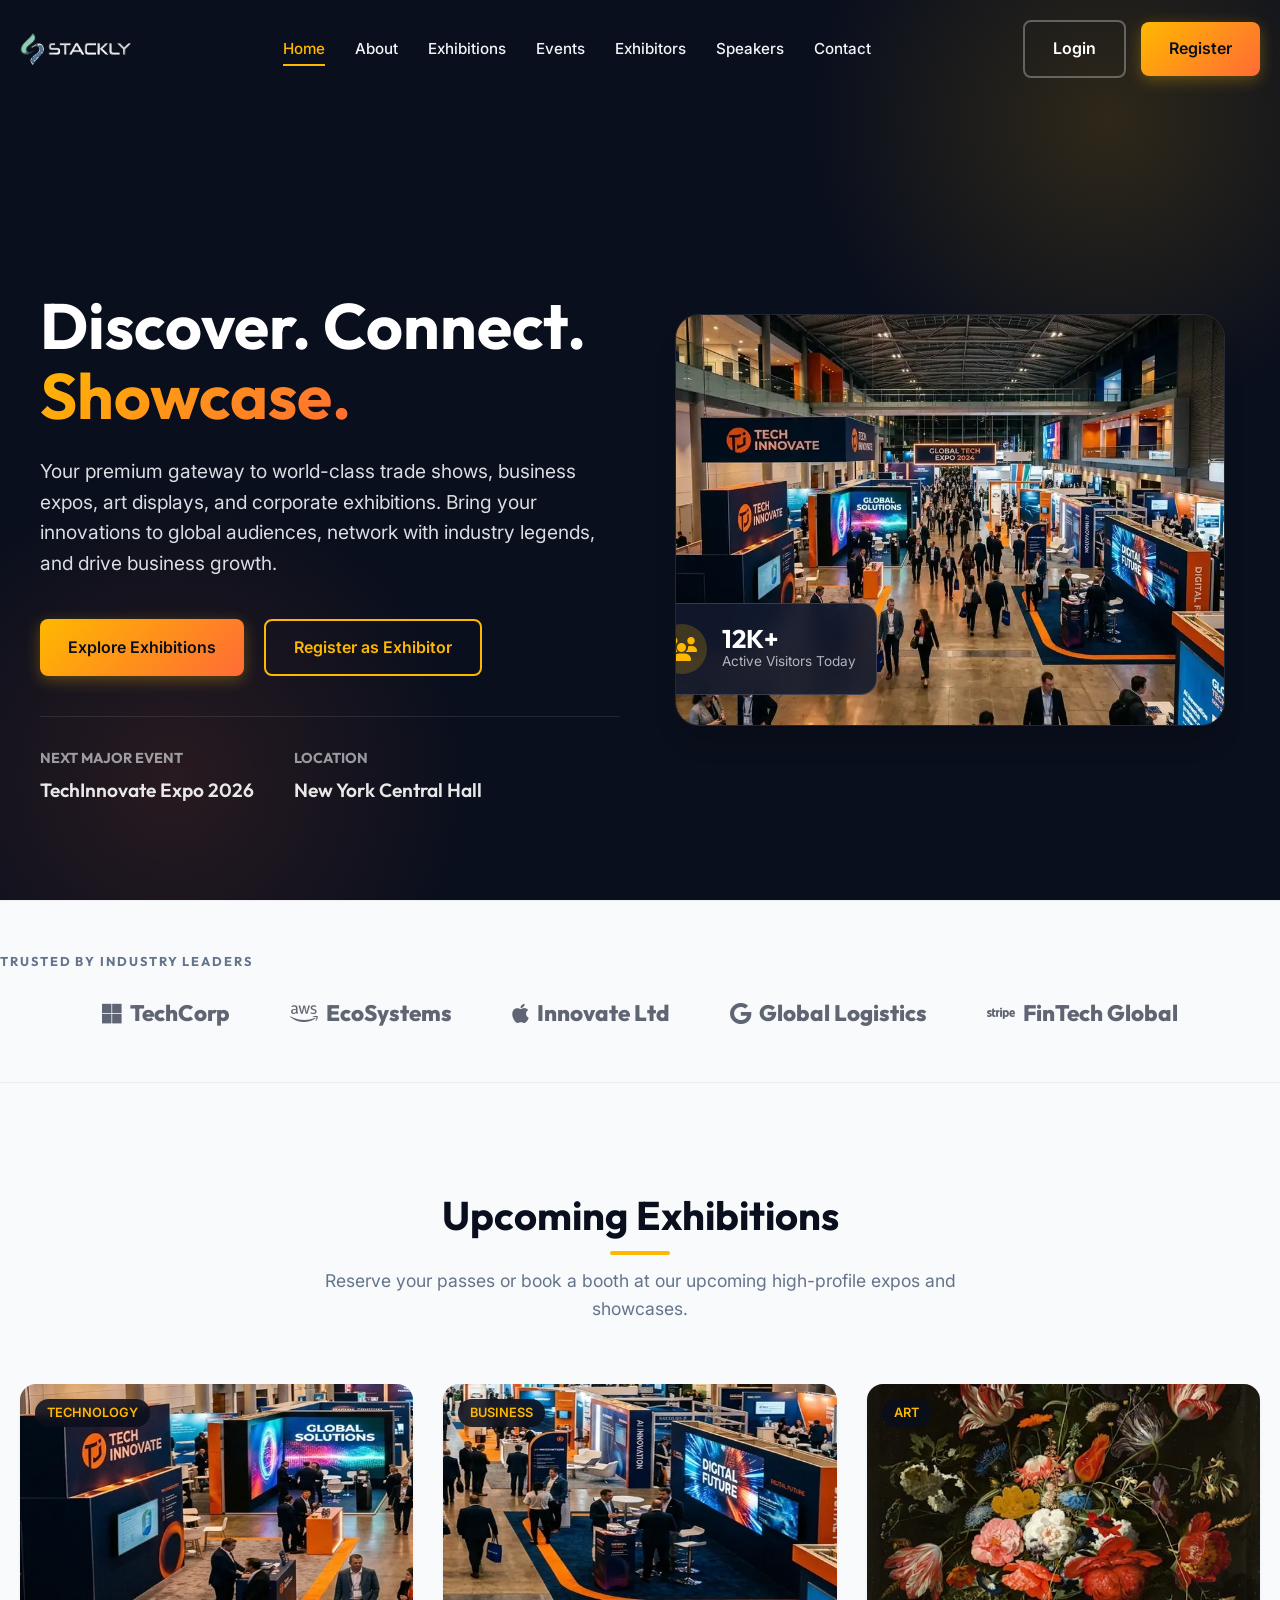
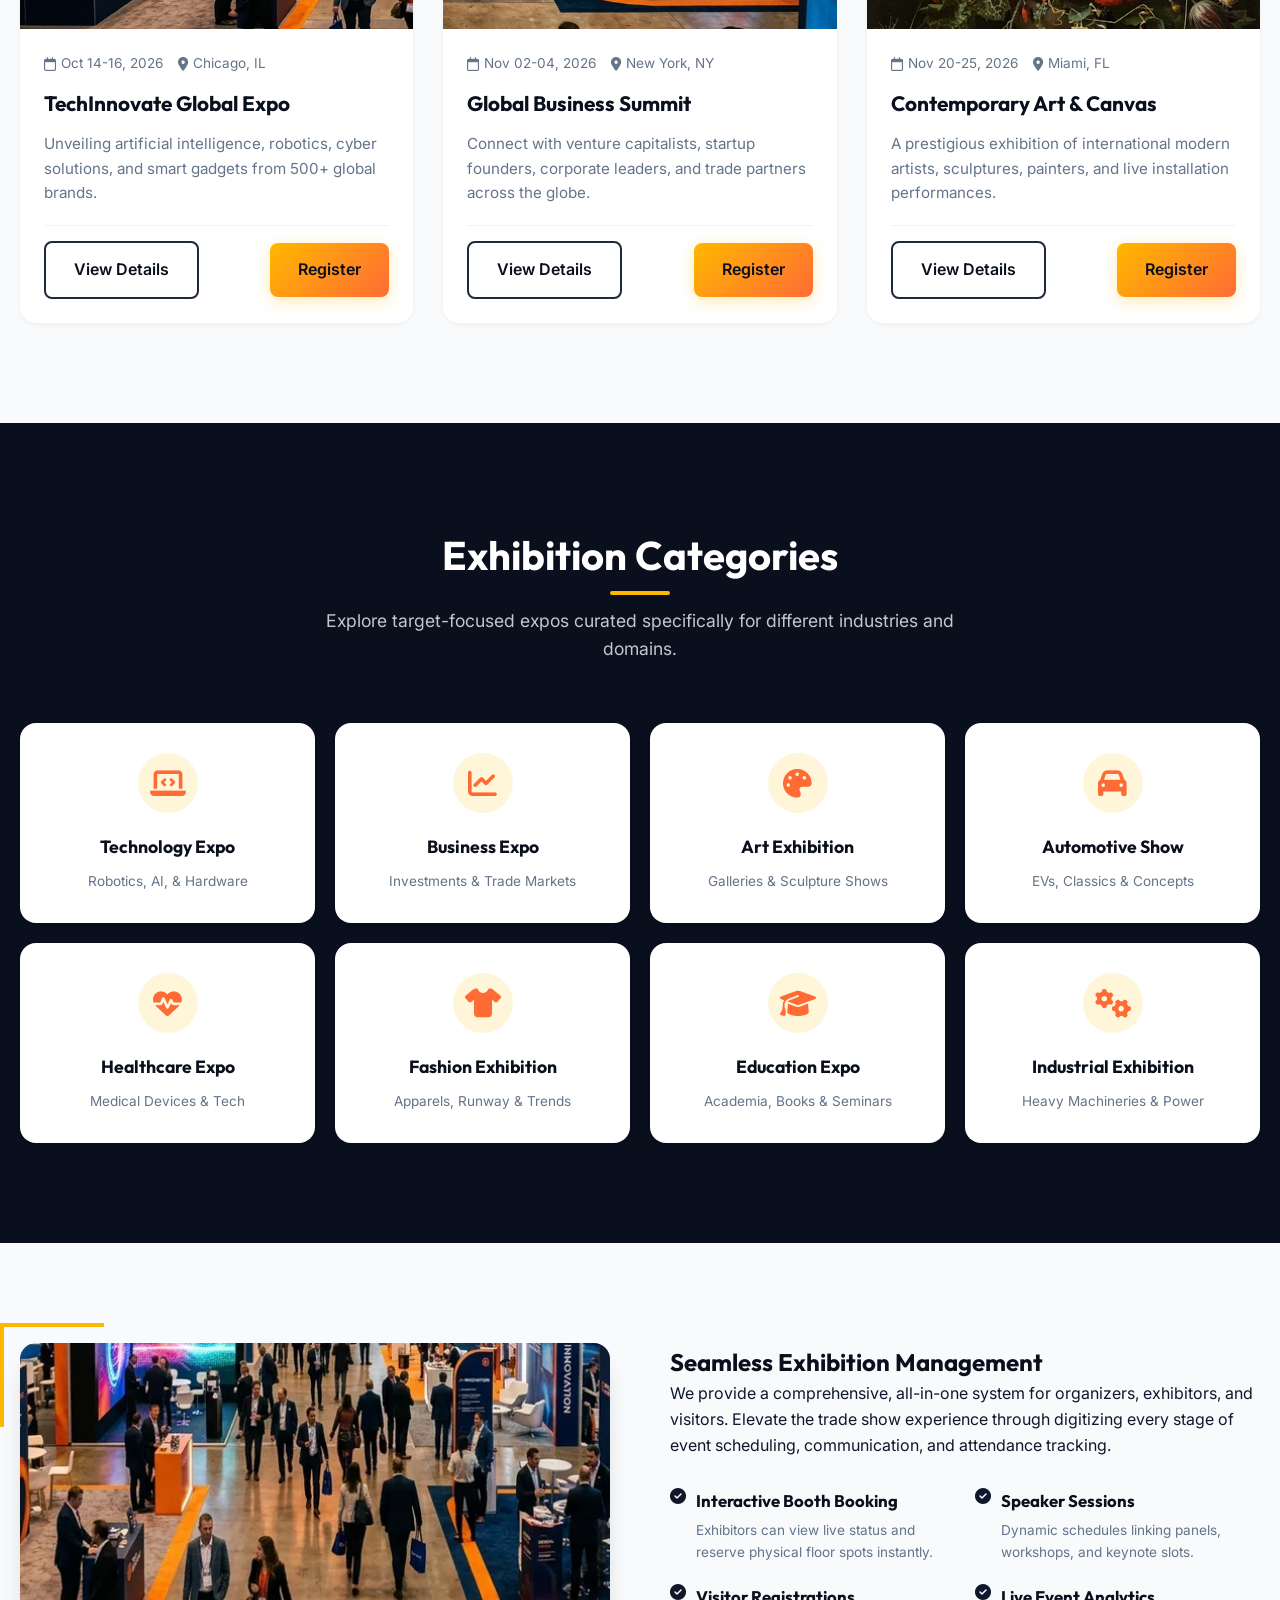
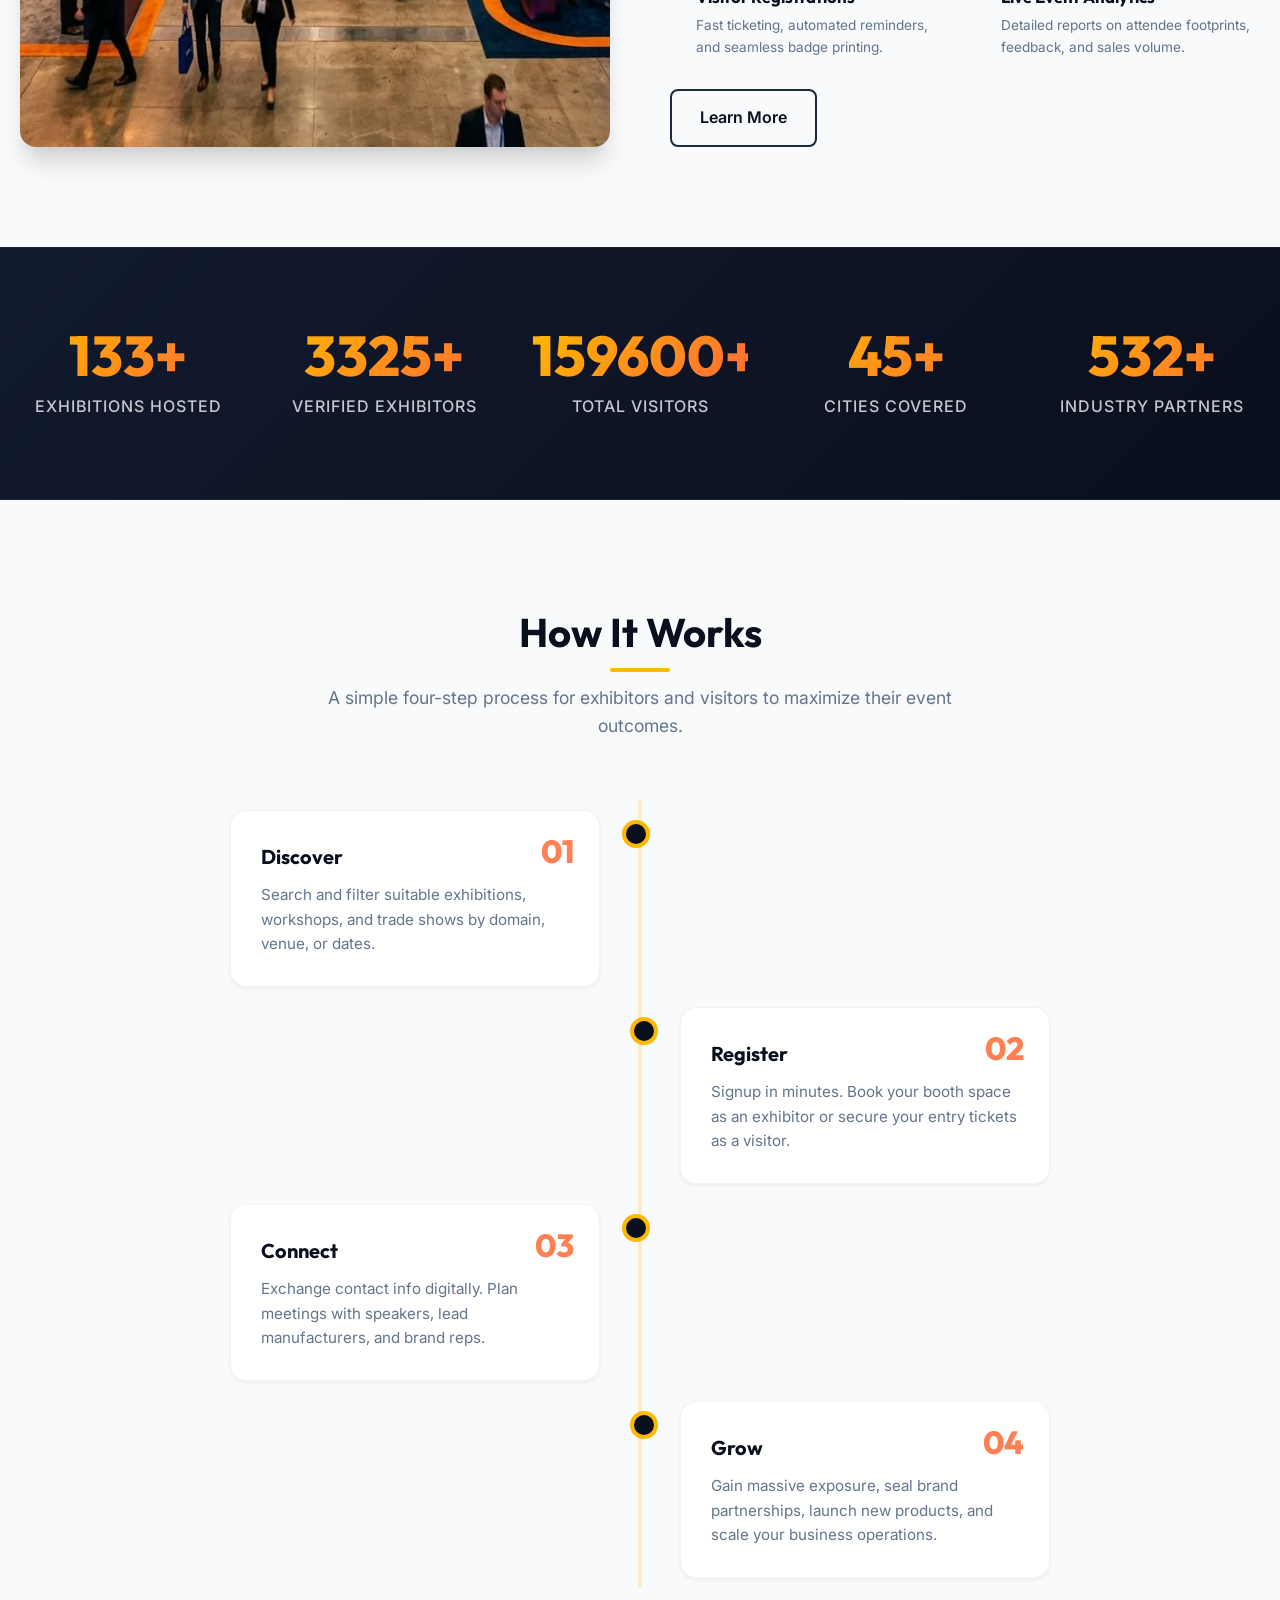
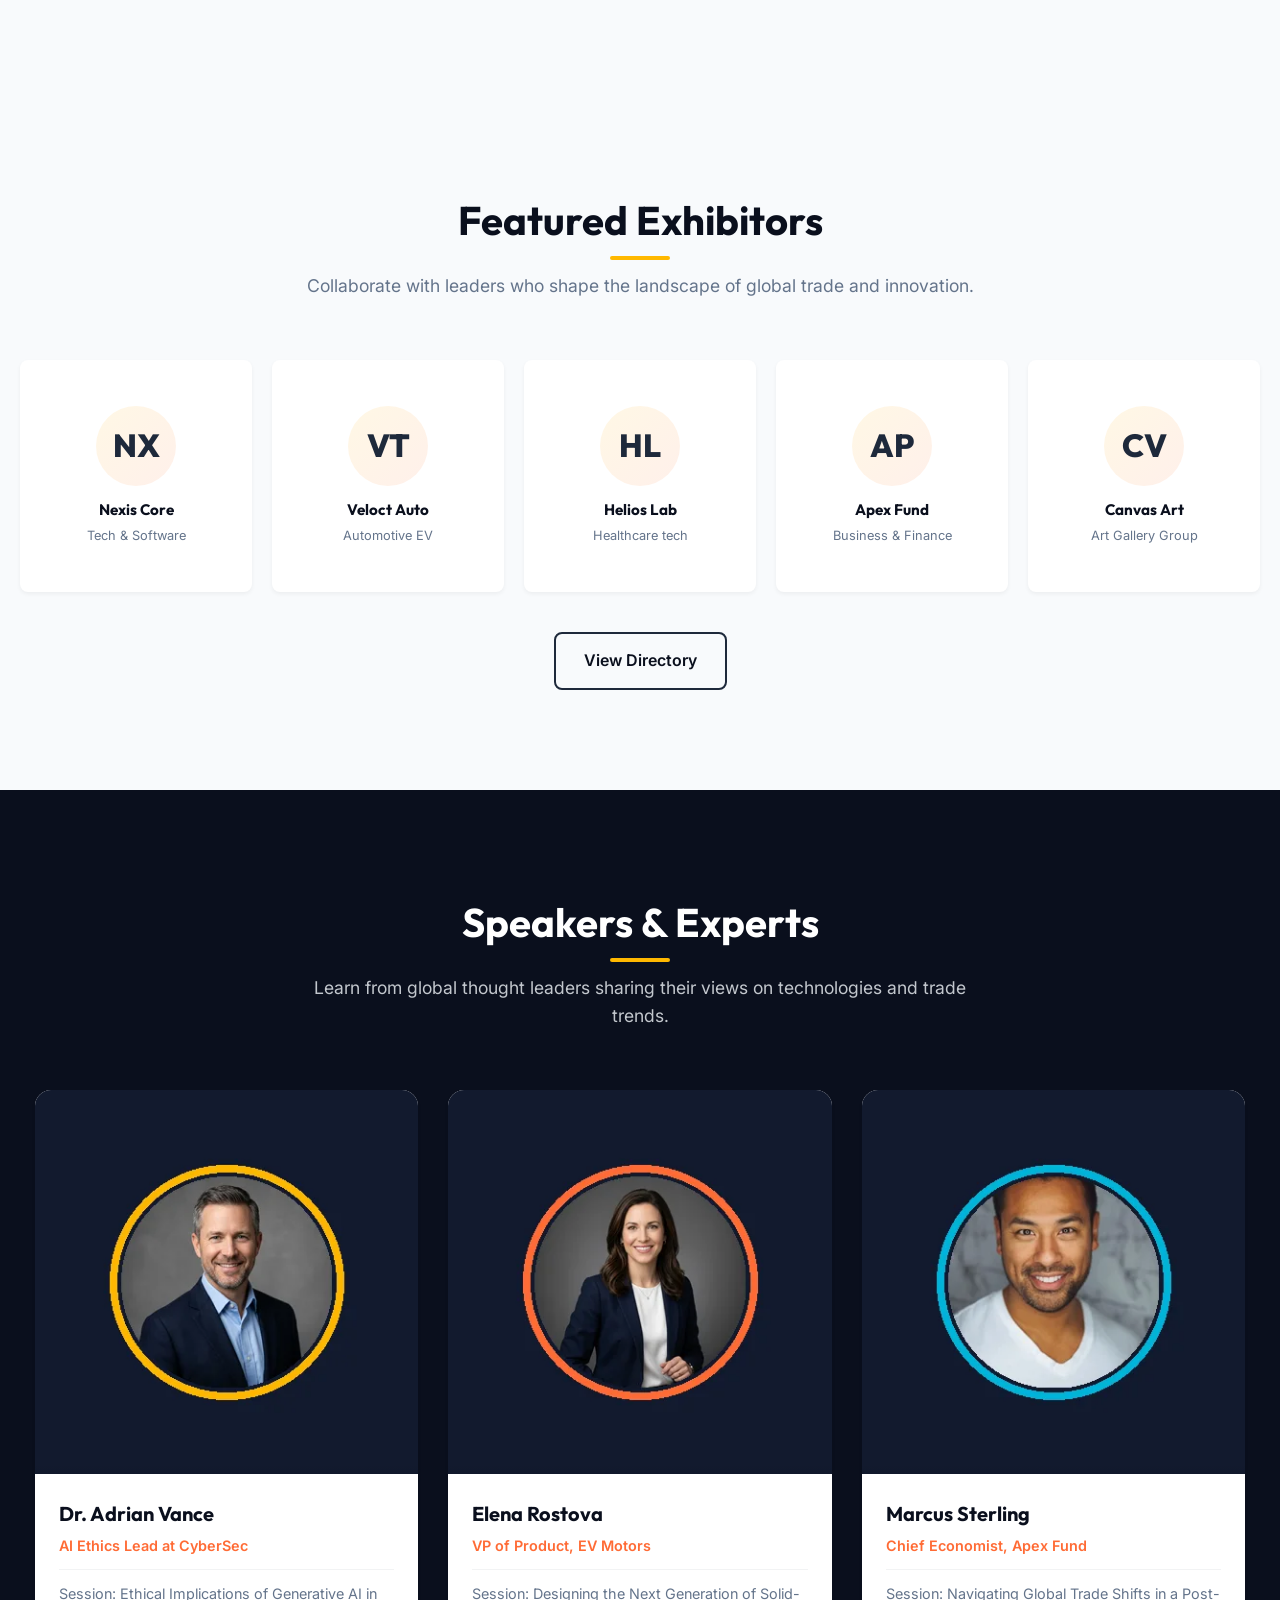
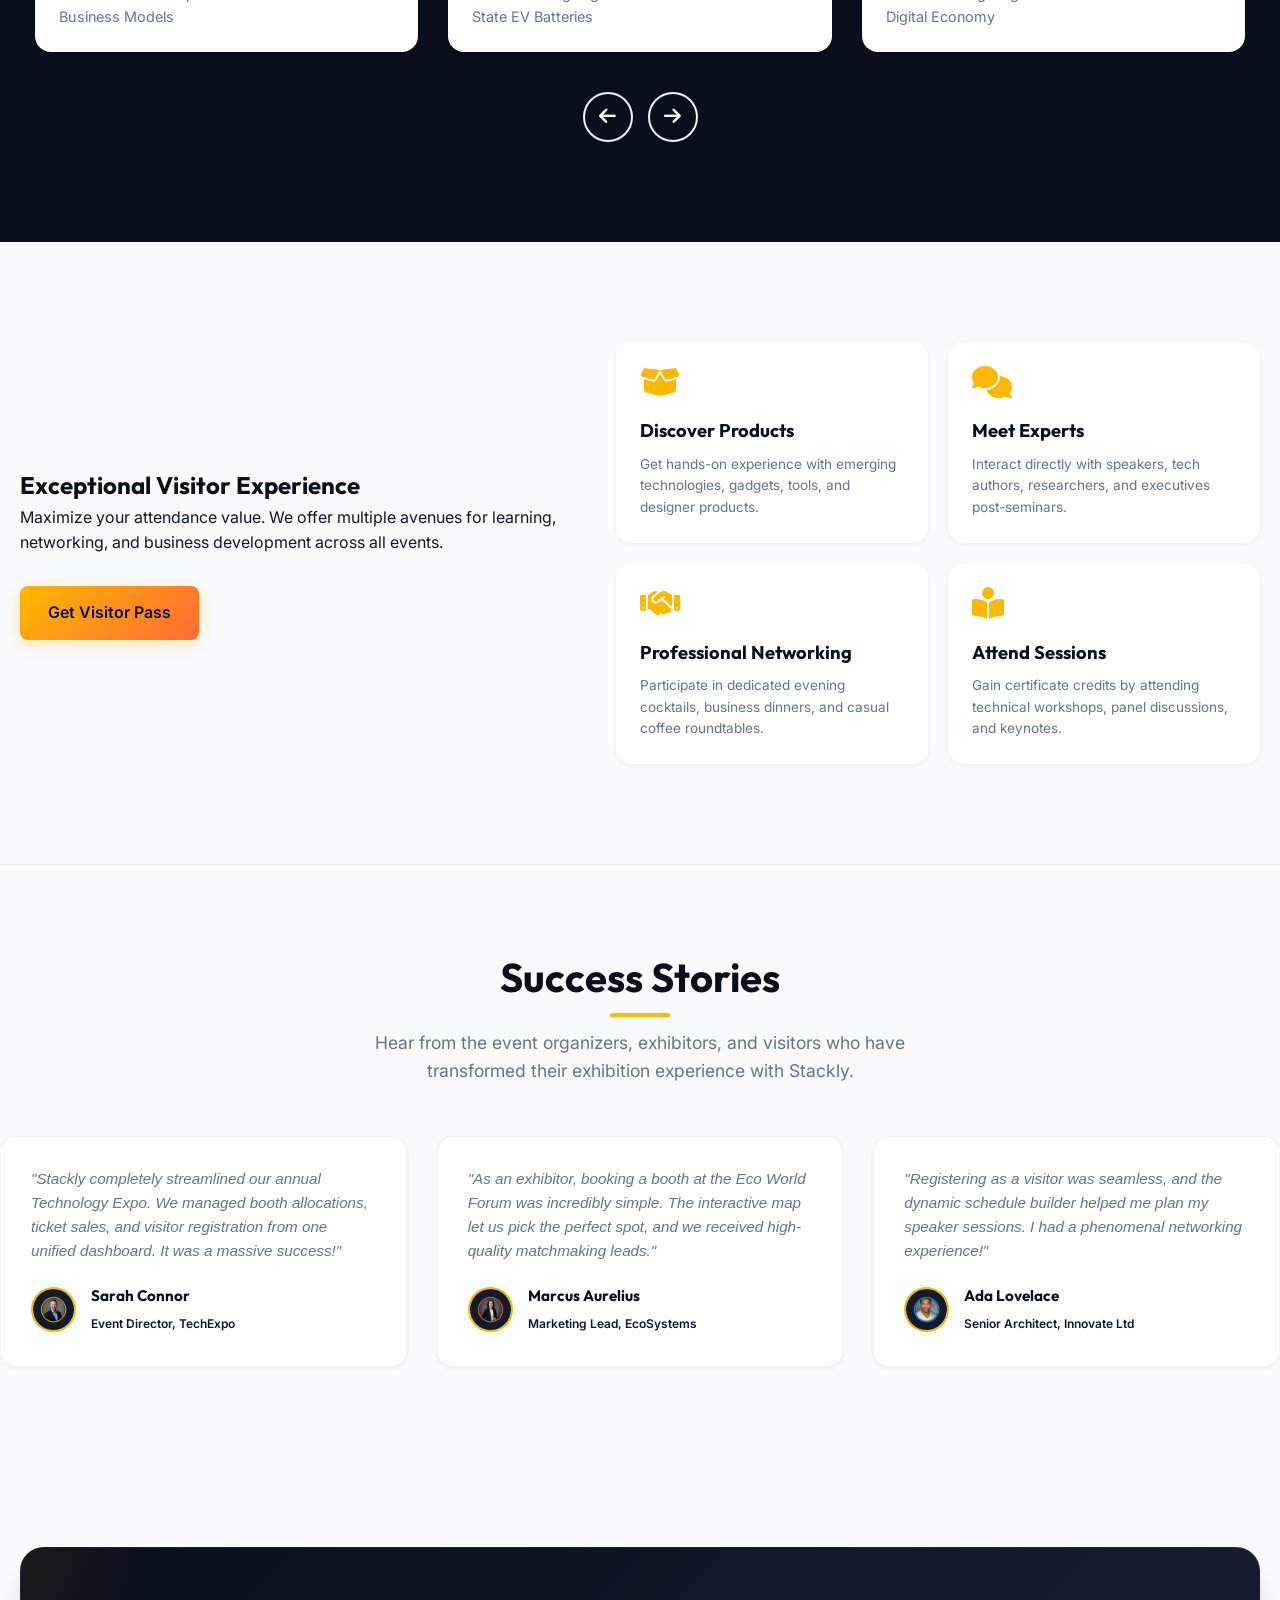
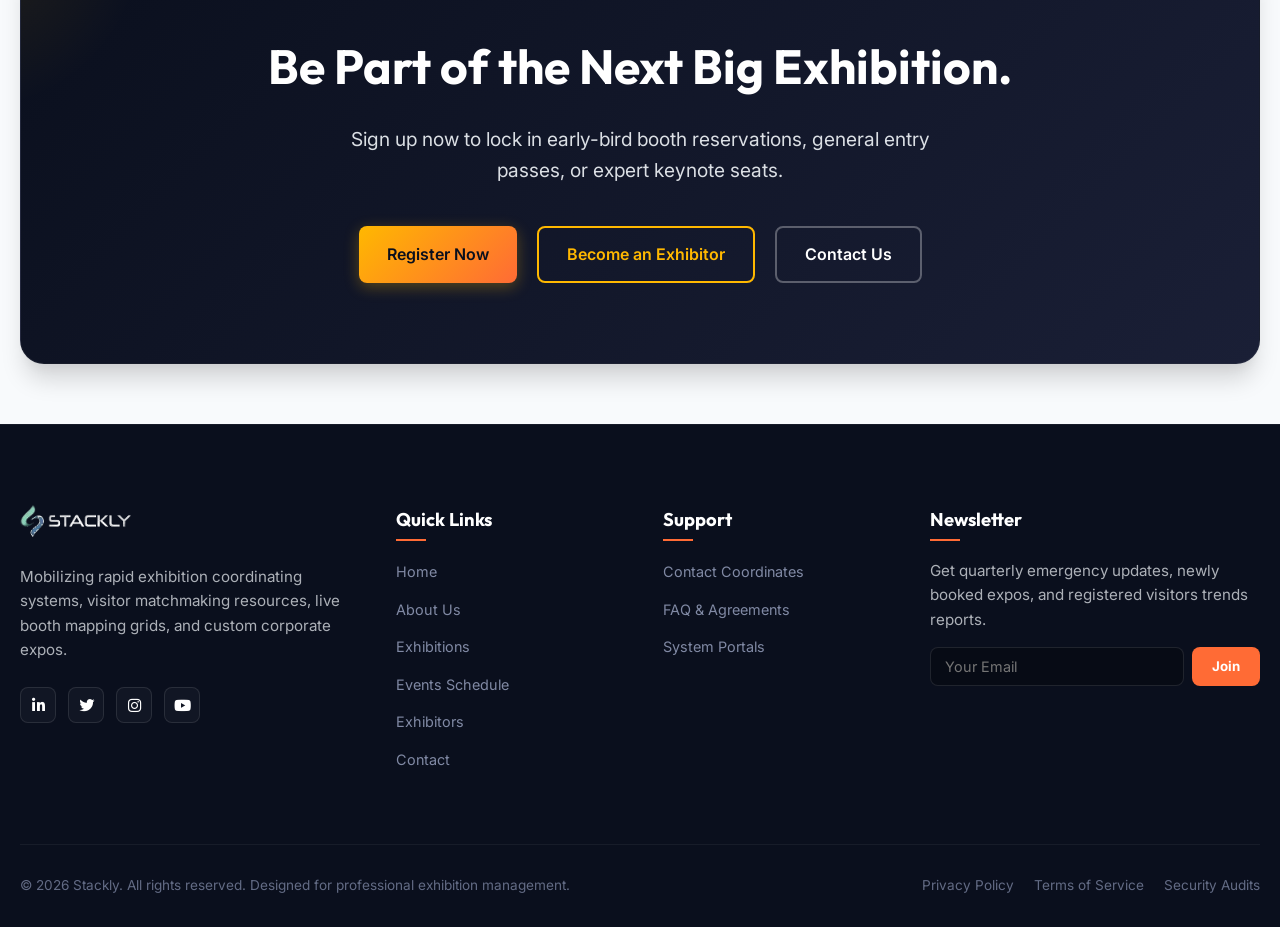
==== commit ae9de69e: "Replace testimonial text initials with actual image avatars" ====
--- a/index.html
+++ b/index.html
@@ -525,7 +525,7 @@
         <div class="card" style="padding: 30px; background-color: var(--white); border-radius: var(--border-radius-md); box-shadow: var(--shadow-sm); display: flex; flex-direction: column; justify-content: space-between; border: 1px solid rgba(0,0,0,0.05);">
           <p style="font-style: italic; color: var(--text-muted); line-height: 1.6; margin-bottom: 20px; font-size: 0.95rem;">"Stackly completely streamlined our annual Technology Expo. We managed booth allocations, ticket sales, and visitor registration from one unified dashboard. It was a massive success!"</p>
           <div style="display: flex; align-items: center; gap: 15px;">
-            <div style="width: 45px; height: 45px; border-radius: 50%; background-color: var(--color-primary); color: white; display: flex; align-items: center; justify-content: center; font-weight: bold; font-size: 1.1rem; border: 2px solid var(--accent-gold);">SC</div>
+            <img src="assets/images/speaker1.webp" alt="Sarah Connor" style="width: 45px; height: 45px; border-radius: 50%; object-fit: cover; border: 2px solid var(--accent-gold);">
             <div>
               <h4 style="font-size: 0.95rem; margin-bottom: 2px;">Sarah Connor</h4>
               <span style="font-size: 0.75rem; color: var(--accent-green); font-weight: 600;">Event Director, TechExpo</span>
@@ -537,7 +537,7 @@
         <div class="card" style="padding: 30px; background-color: var(--white); border-radius: var(--border-radius-md); box-shadow: var(--shadow-sm); display: flex; flex-direction: column; justify-content: space-between; border: 1px solid rgba(0,0,0,0.05);">
           <p style="font-style: italic; color: var(--text-muted); line-height: 1.6; margin-bottom: 20px; font-size: 0.95rem;">"As an exhibitor, booking a booth at the Eco World Forum was incredibly simple. The interactive map let us pick the perfect spot, and we received high-quality matchmaking leads."</p>
           <div style="display: flex; align-items: center; gap: 15px;">
-            <div style="width: 45px; height: 45px; border-radius: 50%; background-color: var(--color-primary); color: white; display: flex; align-items: center; justify-content: center; font-weight: bold; font-size: 1.1rem; border: 2px solid var(--accent-gold);">MA</div>
+            <img src="assets/images/speaker2.webp" alt="Marcus Aurelius" style="width: 45px; height: 45px; border-radius: 50%; object-fit: cover; border: 2px solid var(--accent-gold);">
             <div>
               <h4 style="font-size: 0.95rem; margin-bottom: 2px;">Marcus Aurelius</h4>
               <span style="font-size: 0.75rem; color: var(--accent-green); font-weight: 600;">Marketing Lead, EcoSystems</span>
@@ -549,7 +549,7 @@
         <div class="card" style="padding: 30px; background-color: var(--white); border-radius: var(--border-radius-md); box-shadow: var(--shadow-sm); display: flex; flex-direction: column; justify-content: space-between; border: 1px solid rgba(0,0,0,0.05);">
           <p style="font-style: italic; color: var(--text-muted); line-height: 1.6; margin-bottom: 20px; font-size: 0.95rem;">"Registering as a visitor was seamless, and the dynamic schedule builder helped me plan my speaker sessions. I had a phenomenal networking experience!"</p>
           <div style="display: flex; align-items: center; gap: 15px;">
-            <div style="width: 45px; height: 45px; border-radius: 50%; background-color: var(--color-primary); color: white; display: flex; align-items: center; justify-content: center; font-weight: bold; font-size: 1.1rem; border: 2px solid var(--accent-gold);">AL</div>
+            <img src="assets/images/speaker3.webp" alt="Ada Lovelace" style="width: 45px; height: 45px; border-radius: 50%; object-fit: cover; border: 2px solid var(--accent-gold);">
             <div>
               <h4 style="font-size: 0.95rem; margin-bottom: 2px;">Ada Lovelace</h4>
               <span style="font-size: 0.75rem; color: var(--accent-green); font-weight: 600;">Senior Architect, Innovate Ltd</span>
--- a/css/style.css
+++ b/css/style.css
@@ -940,11 +940,11 @@
   font-family: var(--font-heading);
   font-size: 2rem;
   font-weight: 800;
-  color: var(--accent-gold);
+  color: var(--accent-orange);
   position: absolute;
   top: 15px;
   right: 25px;
-  opacity: 0.3;
+  opacity: 0.85;
 }
 
 .timeline-content h3 {
@@ -3040,7 +3040,7 @@
 .footer {
     background-color: var(--primary-dark) !important;
     color: var(--text-light) !important;
-    padding: 80px 0 30px;
+    padding: 80px 20px 30px;
     border-top: 1px solid rgba(255, 255, 255, 0.05);
 }
 
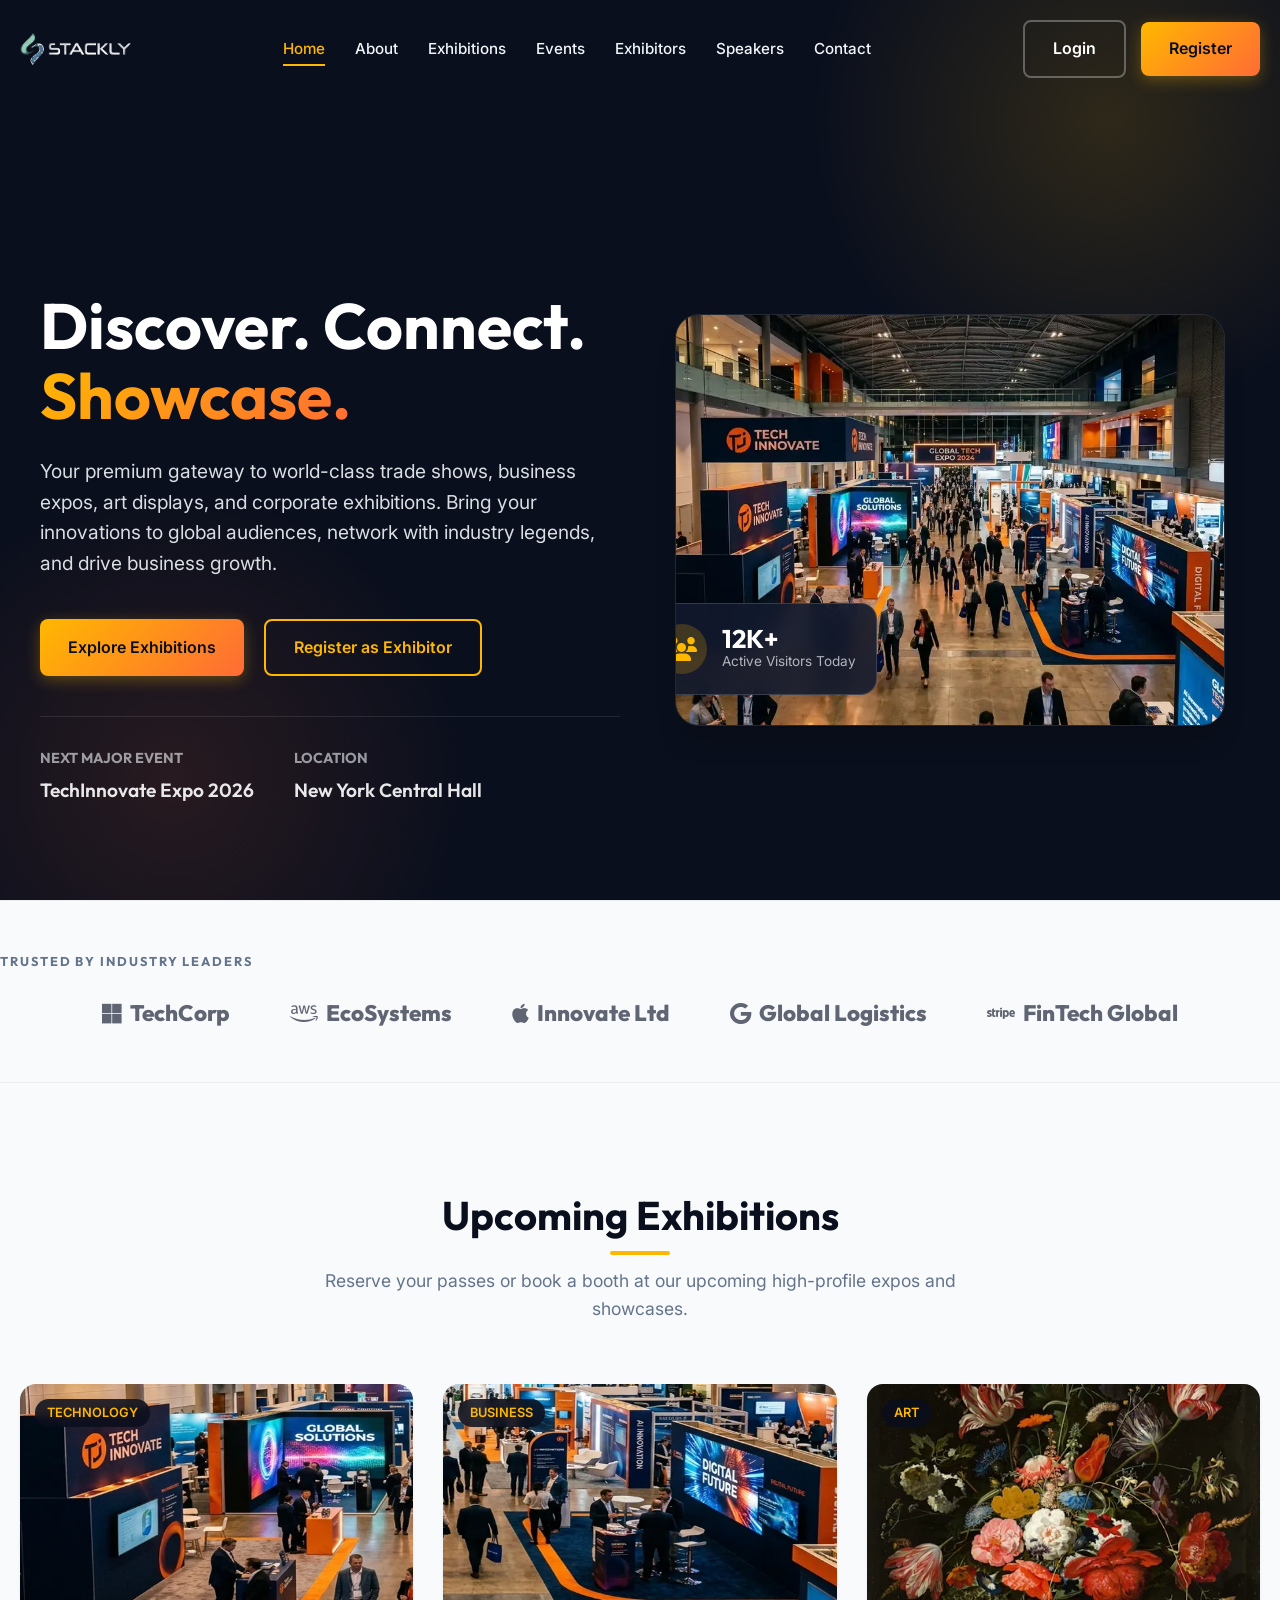
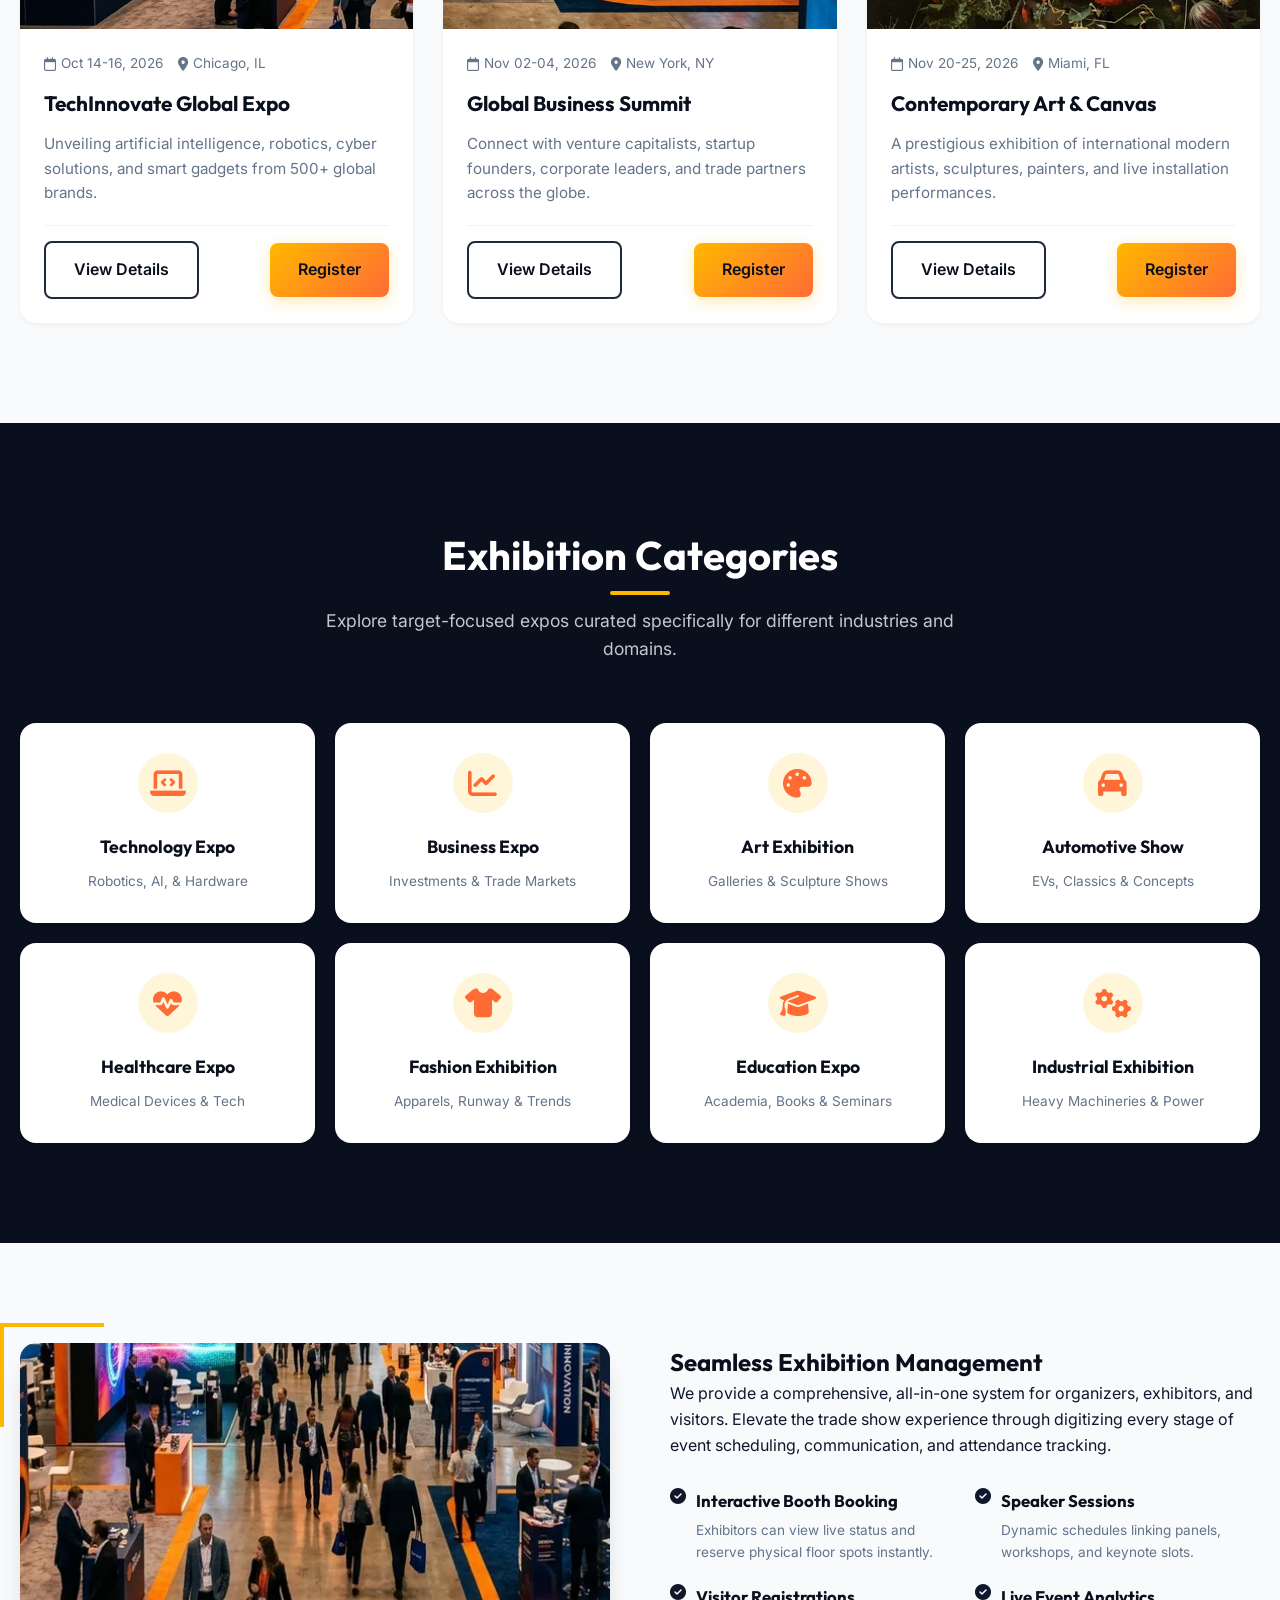
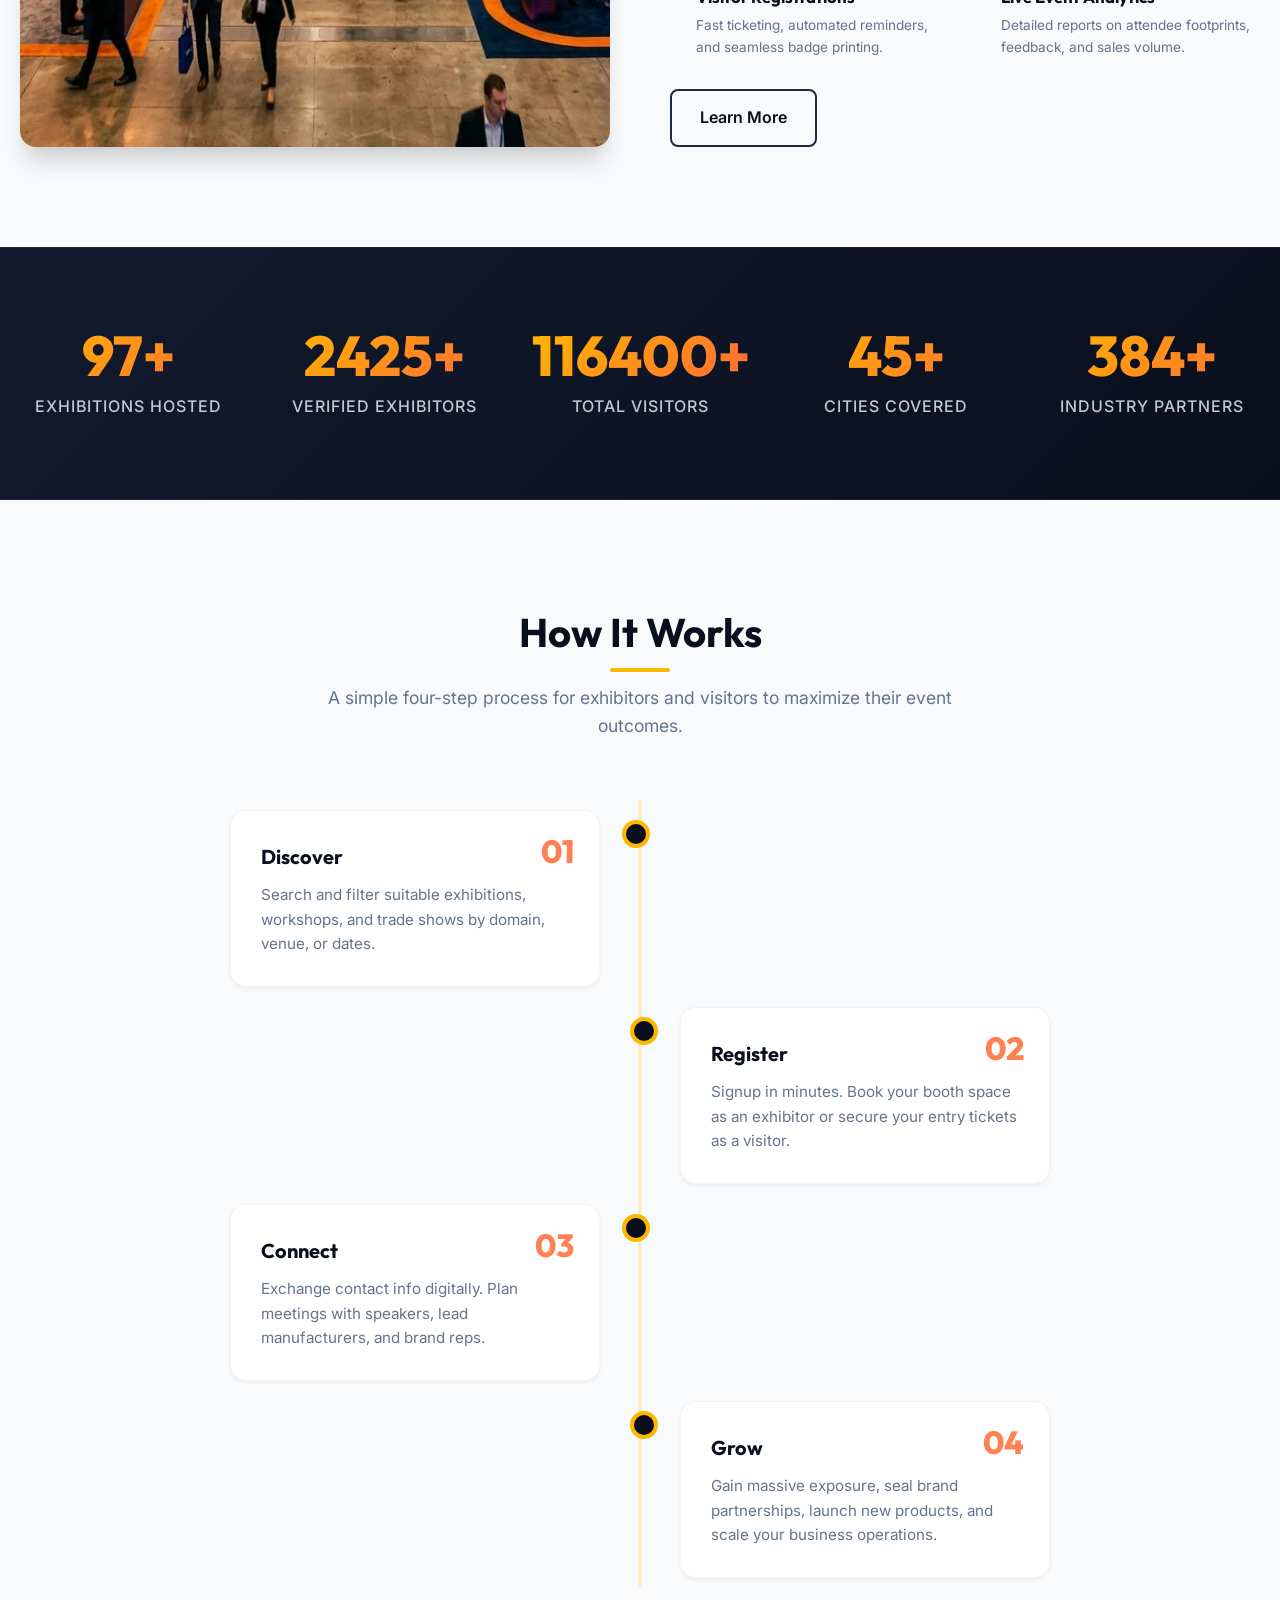
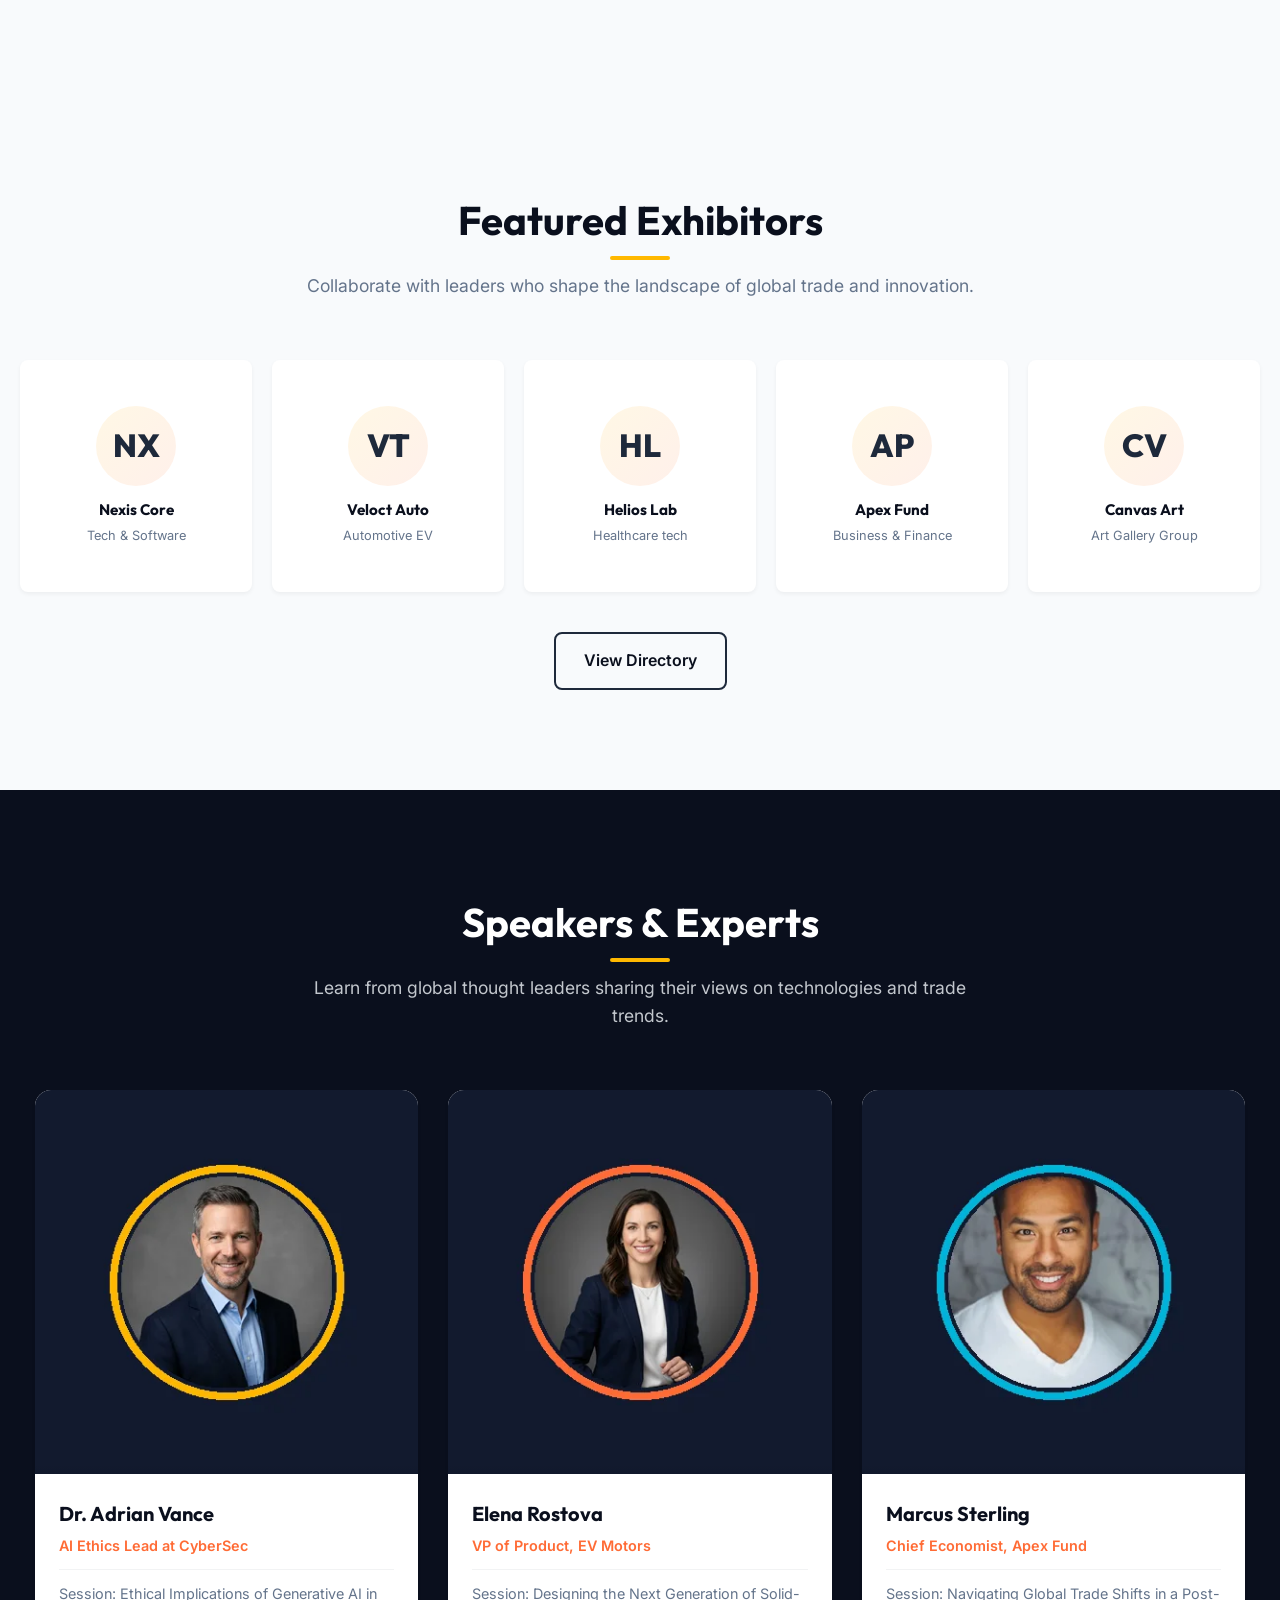
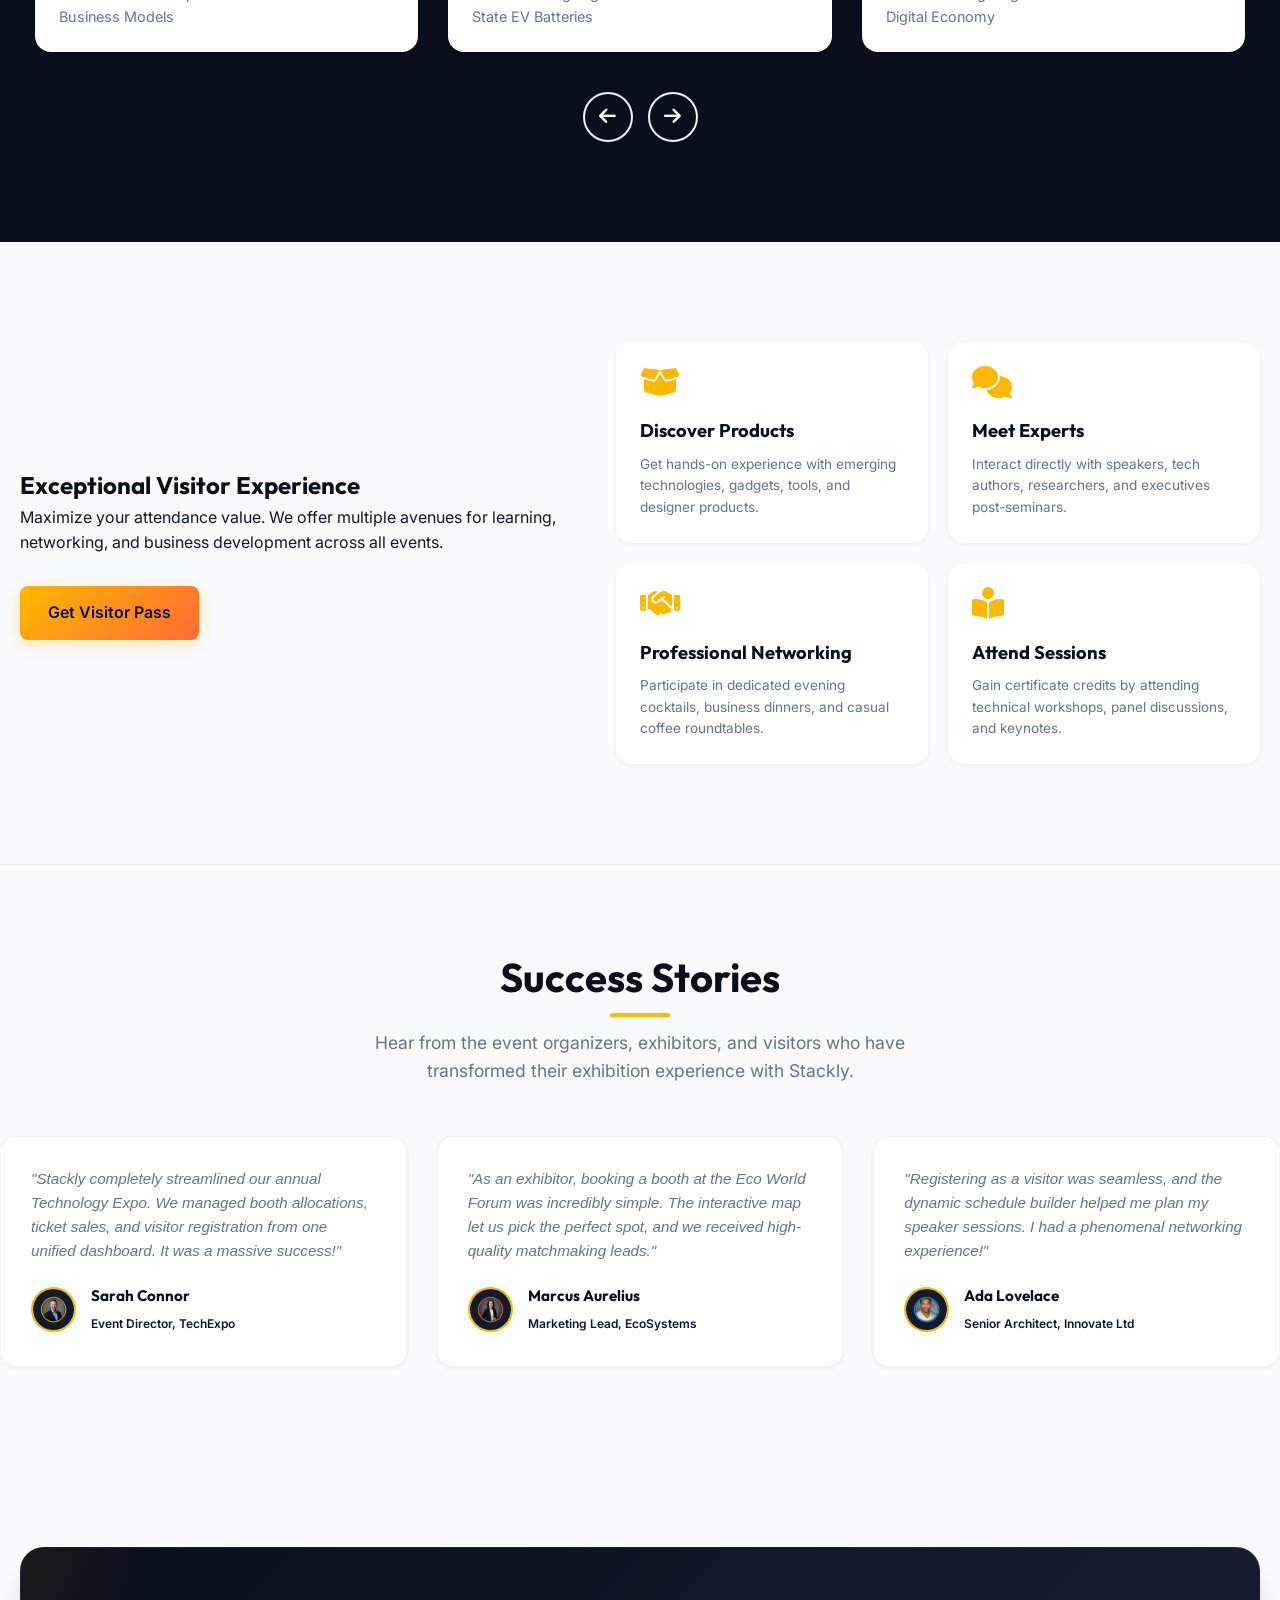
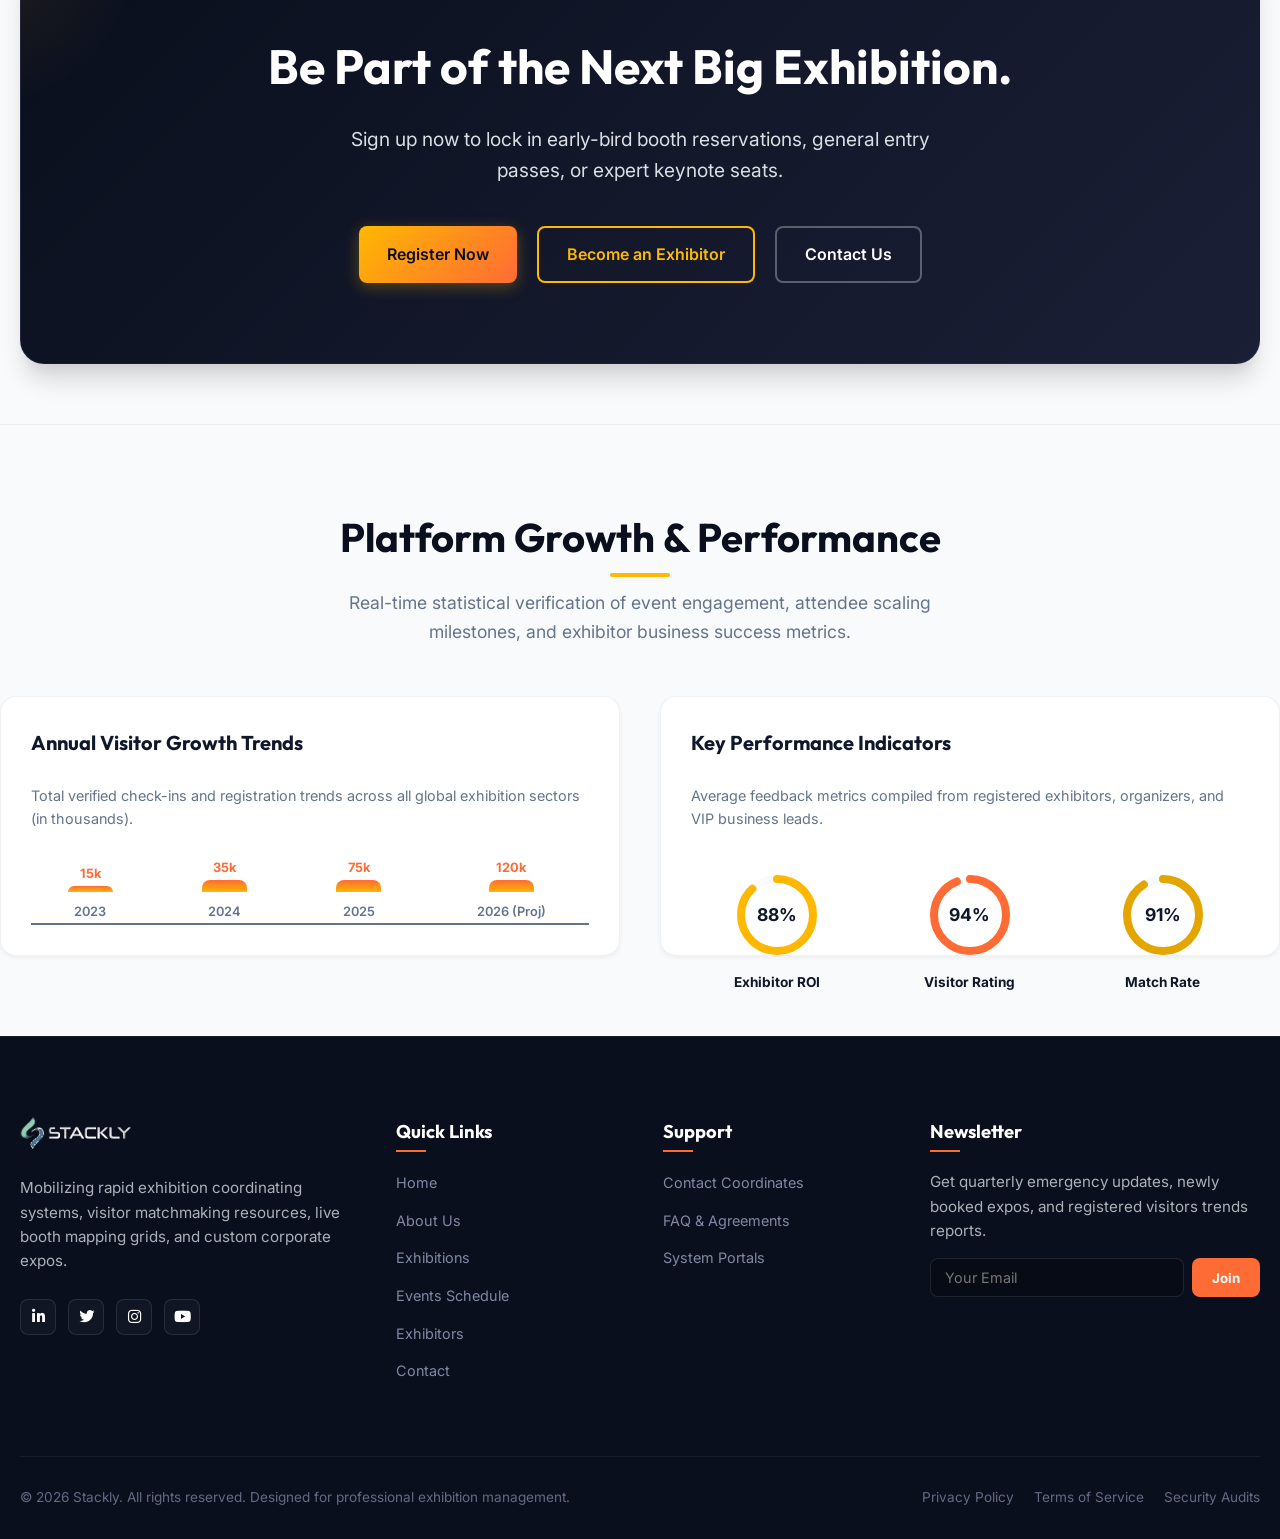
==== commit fa7b5649: "Add custom visual charts, progress bar statistics, and values sections to home, about, and listing p" ====
--- a/index.html
+++ b/index.html
@@ -577,6 +577,89 @@
 
   <!-- Footer -->
     <!-- Footer -->
+  
+  <!-- Section: Scale & Growth Metrics -->
+  <section class="bg-white" style="padding: 80px 0; border-top: 1px solid rgba(0,0,0,0.05);">
+    <div class="container">
+      <div class="section-header text-center" style="margin-bottom: 50px;">
+        <h2>Platform Growth & Performance</h2>
+        <p style="max-width: 600px; margin: 0 auto; color: var(--text-muted);">Real-time statistical verification of event engagement, attendee scaling milestones, and exhibitor business success metrics.</p>
+      </div>
+      
+      <div class="grid-2" style="gap: 40px; align-items: center;">
+        <!-- Left: Yearly Attendance Column Chart -->
+        <div class="chart-container">
+          <h3 class="chart-title">Annual Visitor Growth Trends</h3>
+          <p style="font-size: 0.9rem; color: var(--text-muted); margin-bottom: 10px;">Total verified check-ins and registration trends across all global exhibition sectors (in thousands).</p>
+          <div class="bar-chart-flex">
+            <div class="bar-chart-column">
+              <div class="bar-chart-pill" data-height="15%">
+                <span class="bar-chart-val">15k</span>
+              </div>
+              <span class="bar-chart-label">2023</span>
+            </div>
+            <div class="bar-chart-column">
+              <div class="bar-chart-pill" data-height="35%">
+                <span class="bar-chart-val">35k</span>
+              </div>
+              <span class="bar-chart-label">2024</span>
+            </div>
+            <div class="bar-chart-column">
+              <div class="bar-chart-pill" data-height="75%">
+                <span class="bar-chart-val">75k</span>
+              </div>
+              <span class="bar-chart-label">2025</span>
+            </div>
+            <div class="bar-chart-column">
+              <div class="bar-chart-pill" data-height="100%">
+                <span class="bar-chart-val">120k</span>
+              </div>
+              <span class="bar-chart-label">2026 (Proj)</span>
+            </div>
+          </div>
+        </div>
+        
+        <!-- Right: Success Ratios -->
+        <div class="chart-container">
+          <h3 class="chart-title">Key Performance Indicators</h3>
+          <p style="font-size: 0.9rem; color: var(--text-muted); margin-bottom: 20px;">Average feedback metrics compiled from registered exhibitors, organizers, and VIP business leads.</p>
+          <div class="ring-grid">
+            <div class="ring-item">
+              <div class="ring-svg-wrapper">
+                <svg viewBox="0 0 90 90" style="width: 90px; height: 90px;">
+                  <circle cx="45" cy="45" r="36" class="ring-circle-bg"></circle>
+                  <circle cx="45" cy="45" r="36" class="ring-circle-fill" data-percent="88"></circle>
+                </svg>
+                <span class="ring-text">88%</span>
+              </div>
+              <span style="font-size: 0.85rem; font-weight: 700; color: var(--text-dark);">Exhibitor ROI</span>
+            </div>
+            <div class="ring-item">
+              <div class="ring-svg-wrapper">
+                <svg viewBox="0 0 90 90" style="width: 90px; height: 90px;">
+                  <circle cx="45" cy="45" r="36" class="ring-circle-bg"></circle>
+                  <circle cx="45" cy="45" r="36" class="ring-circle-fill" data-percent="94" style="stroke: var(--accent-orange);"></circle>
+                </svg>
+                <span class="ring-text">94%</span>
+              </div>
+              <span style="font-size: 0.85rem; font-weight: 700; color: var(--text-dark);">Visitor Rating</span>
+            </div>
+            <div class="ring-item">
+              <div class="ring-svg-wrapper">
+                <svg viewBox="0 0 90 90" style="width: 90px; height: 90px;">
+                  <circle cx="45" cy="45" r="36" class="ring-circle-bg"></circle>
+                  <circle cx="45" cy="45" r="36" class="ring-circle-fill" data-percent="91" style="stroke: var(--accent-gold-hover);"></circle>
+                </svg>
+                <span class="ring-text">91%</span>
+              </div>
+              <span style="font-size: 0.85rem; font-weight: 700; color: var(--text-dark);">Match Rate</span>
+            </div>
+          </div>
+        </div>
+      </div>
+    </div>
+  </section>
+
   <footer class="footer">
     <div class="container">
       <div class="footer-grid">
--- a/css/style.css
+++ b/css/style.css
@@ -4664,3 +4664,167 @@
     align-items: center !important;
   }
 }
+
+/* ==========================================================================
+   PREMIUM DATA VISUALIZATIONS & CHARTS
+   ========================================================================== */
+.chart-container {
+  background: var(--bg-card-light);
+  border-radius: var(--border-radius-md);
+  padding: 30px;
+  border: 1px solid rgba(15, 23, 42, 0.06);
+  box-shadow: var(--shadow-sm);
+  display: flex;
+  flex-direction: column;
+  gap: 20px;
+}
+
+.chart-title {
+  font-family: var(--font-heading);
+  font-size: 1.25rem;
+  font-weight: 700;
+  color: var(--text-dark);
+  margin-bottom: 5px;
+}
+
+/* Horizontal Progress Bars */
+.progress-bar-group {
+  display: flex;
+  flex-direction: column;
+  gap: 8px;
+}
+
+.progress-bar-label {
+  display: flex;
+  justify-content: space-between;
+  font-size: 0.9rem;
+  font-weight: 600;
+  color: var(--text-dark);
+}
+
+.progress-bar-track {
+  width: 100%;
+  height: 10px;
+  background-color: var(--bg-light);
+  border-radius: 5px;
+  overflow: hidden;
+  position: relative;
+}
+
+.progress-bar-fill {
+  height: 100%;
+  background: linear-gradient(90deg, var(--accent-gold), var(--accent-orange));
+  border-radius: 5px;
+  transition: width 1.5s cubic-bezier(0.4, 0, 0.2, 1);
+  width: 0;
+}
+
+/* Vertical Bar Chart */
+.bar-chart-flex {
+  display: flex;
+  align-items: flex-end;
+  justify-content: space-between;
+  height: 180px;
+  padding-top: 20px;
+  border-bottom: 2px solid var(--text-muted);
+  gap: 15px;
+}
+
+.bar-chart-column {
+  display: flex;
+  flex-direction: column;
+  align-items: center;
+  flex-grow: 1;
+  gap: 10px;
+  height: 100%;
+  justify-content: flex-end;
+}
+
+.bar-chart-pill {
+  width: 100%;
+  max-width: 45px;
+  background: linear-gradient(180deg, var(--accent-orange), var(--accent-gold));
+  border-radius: var(--border-radius-sm) var(--border-radius-sm) 0 0;
+  position: relative;
+  transition: height 1.2s cubic-bezier(0.4, 0, 0.2, 1);
+  height: 0;
+  cursor: pointer;
+}
+
+.bar-chart-pill:hover {
+  filter: brightness(1.1);
+}
+
+.bar-chart-val {
+  position: absolute;
+  top: -22px;
+  left: 50%;
+  transform: translateX(-50%);
+  font-size: 0.8rem;
+  font-weight: 700;
+  color: var(--accent-orange);
+}
+
+.bar-chart-label {
+  font-size: 0.8rem;
+  font-weight: 600;
+  color: var(--text-muted);
+  text-align: center;
+  white-space: nowrap;
+}
+
+/* Circular Progress Rings */
+.ring-grid {
+  display: grid;
+  grid-template-columns: repeat(3, 1fr);
+  gap: 20px;
+}
+
+.ring-item {
+  display: flex;
+  flex-direction: column;
+  align-items: center;
+  text-align: center;
+  gap: 12px;
+}
+
+.ring-svg-wrapper {
+  position: relative;
+  width: 90px;
+  height: 90px;
+}
+
+.ring-circle-bg {
+  fill: none;
+  stroke: var(--bg-light);
+  stroke-width: 8;
+}
+
+.ring-circle-fill {
+  fill: none;
+  stroke: var(--accent-gold);
+  stroke-width: 8;
+  stroke-linecap: round;
+  transform: rotate(-90deg);
+  transform-origin: 50% 50%;
+  transition: stroke-dashoffset 1.5s ease-in-out;
+  stroke-dasharray: 226;
+  stroke-dashoffset: 226;
+}
+
+.ring-text {
+  position: absolute;
+  top: 50%;
+  left: 50%;
+  transform: translate(-50%, -50%);
+  font-size: 1.1rem;
+  font-weight: 700;
+  color: var(--text-dark);
+}
+
+@media (max-width: 992px) {
+  .ring-grid {
+    grid-template-columns: 1fr;
+    gap: 30px;
+  }
+}
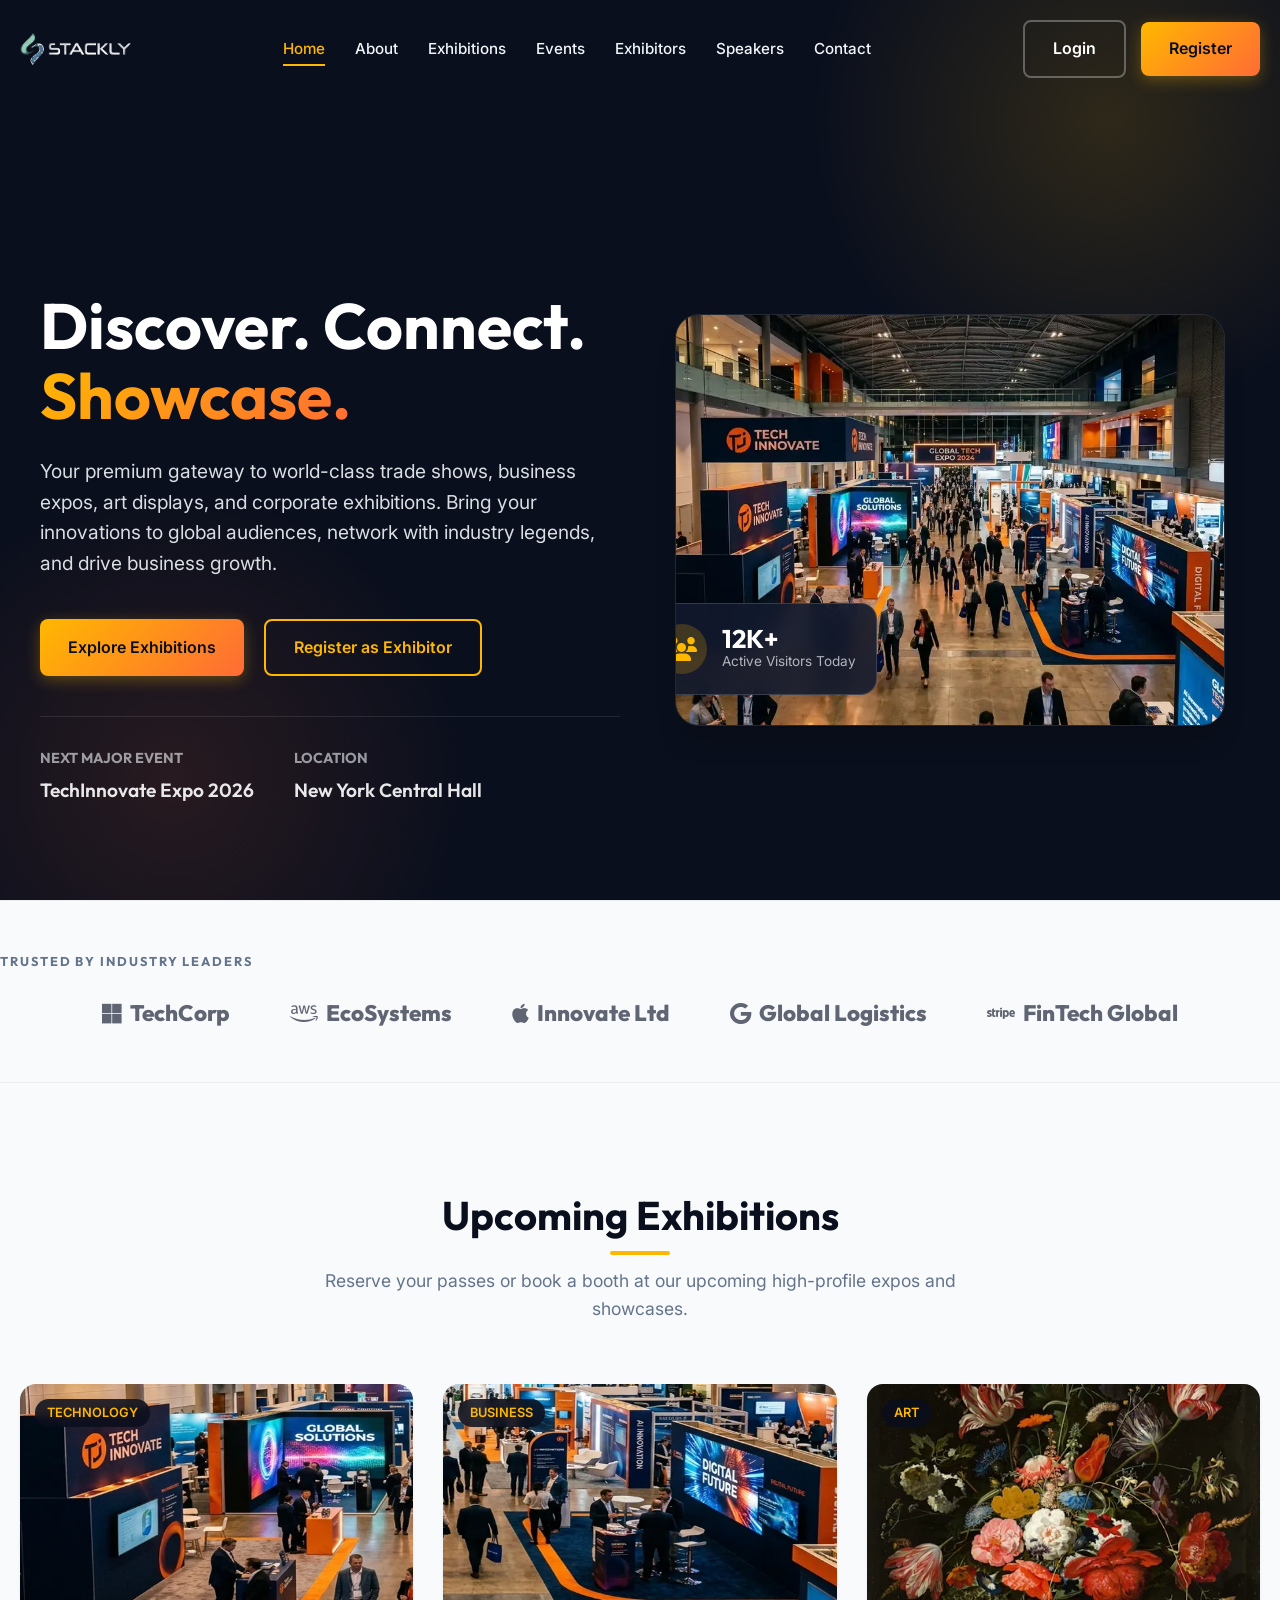
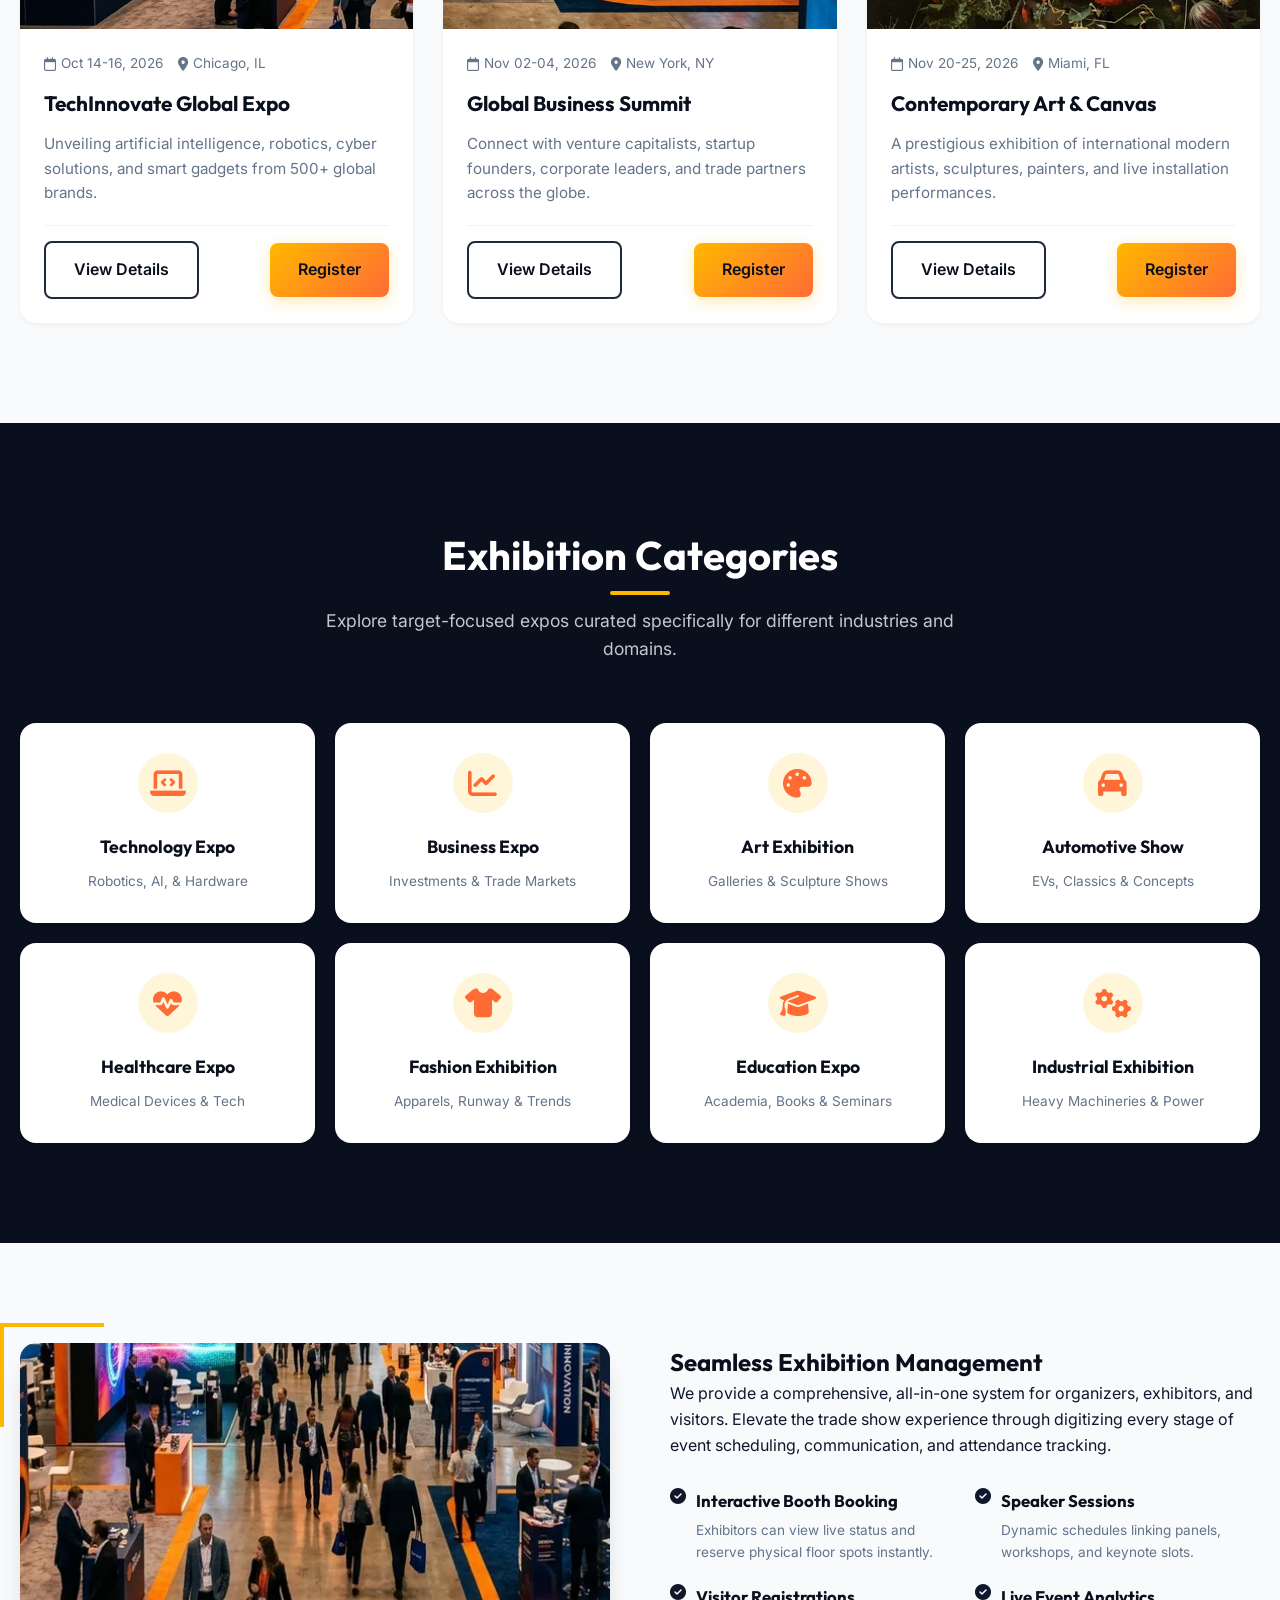
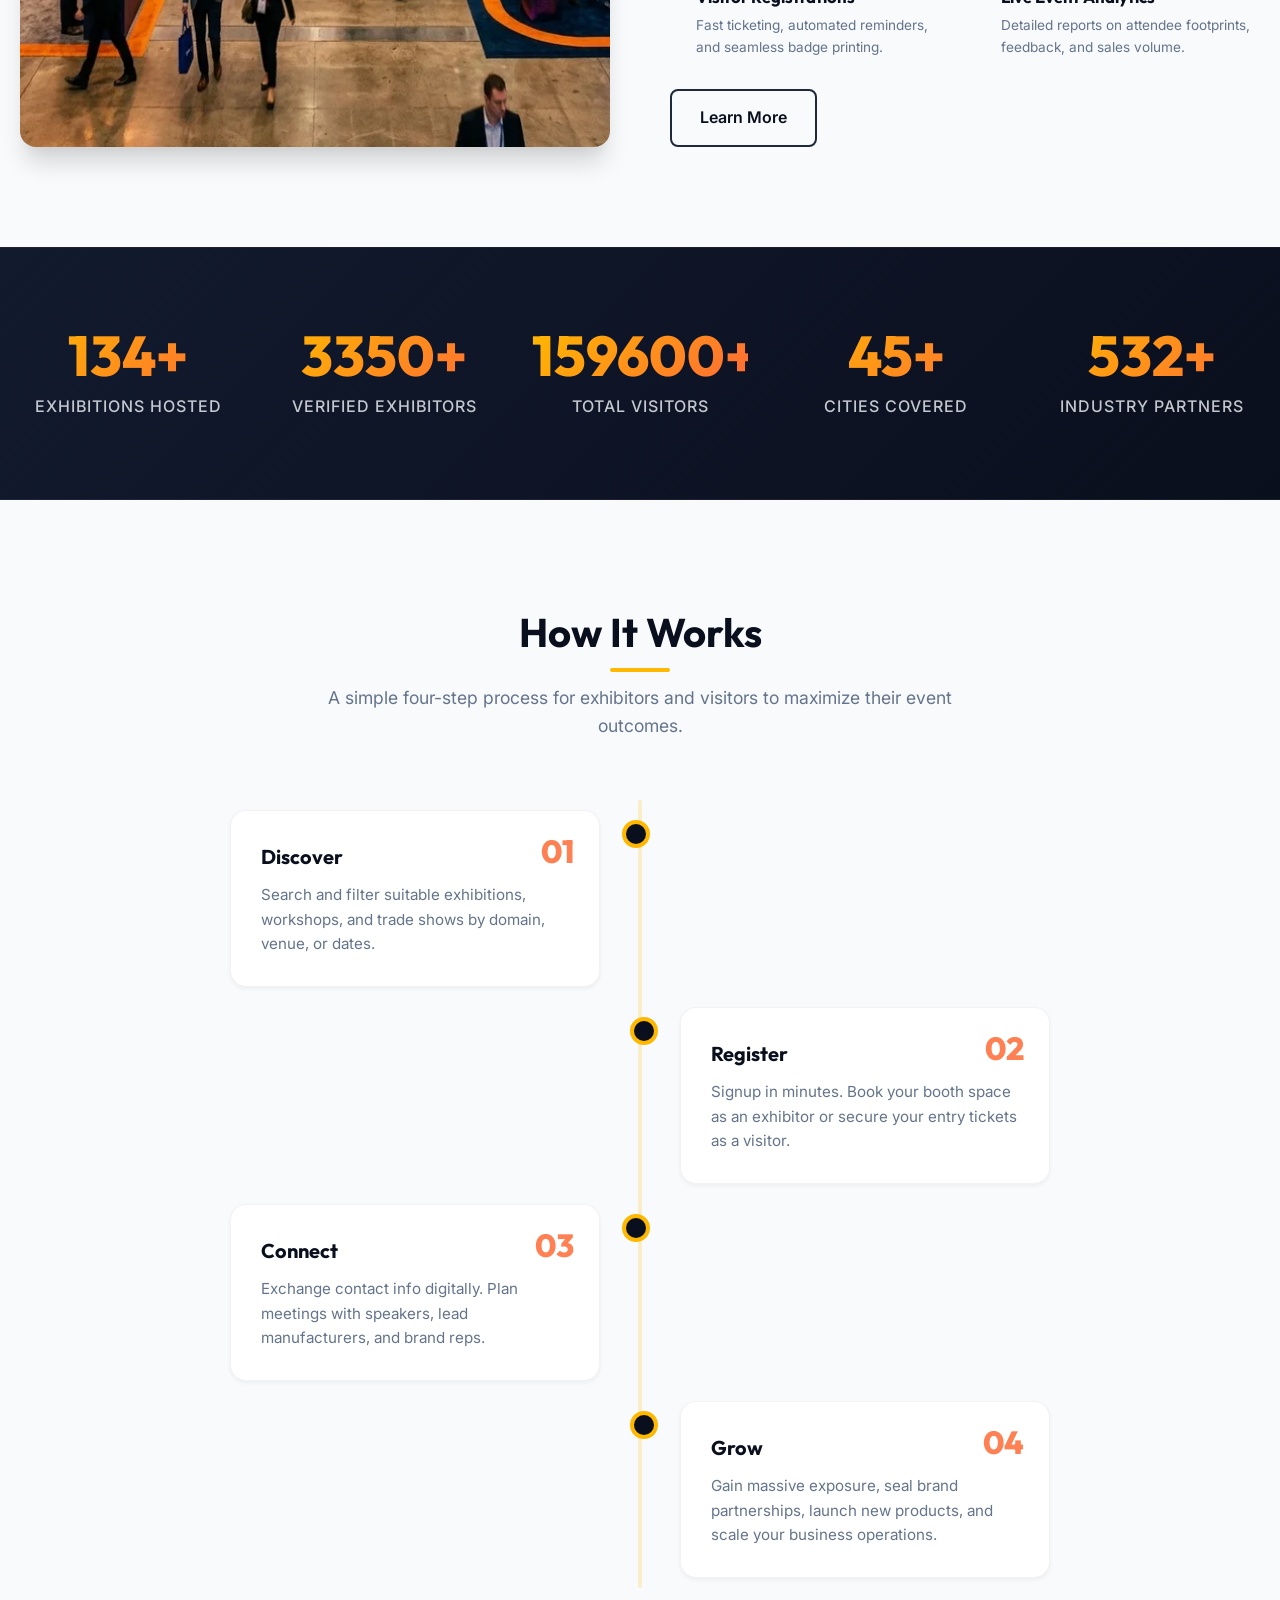
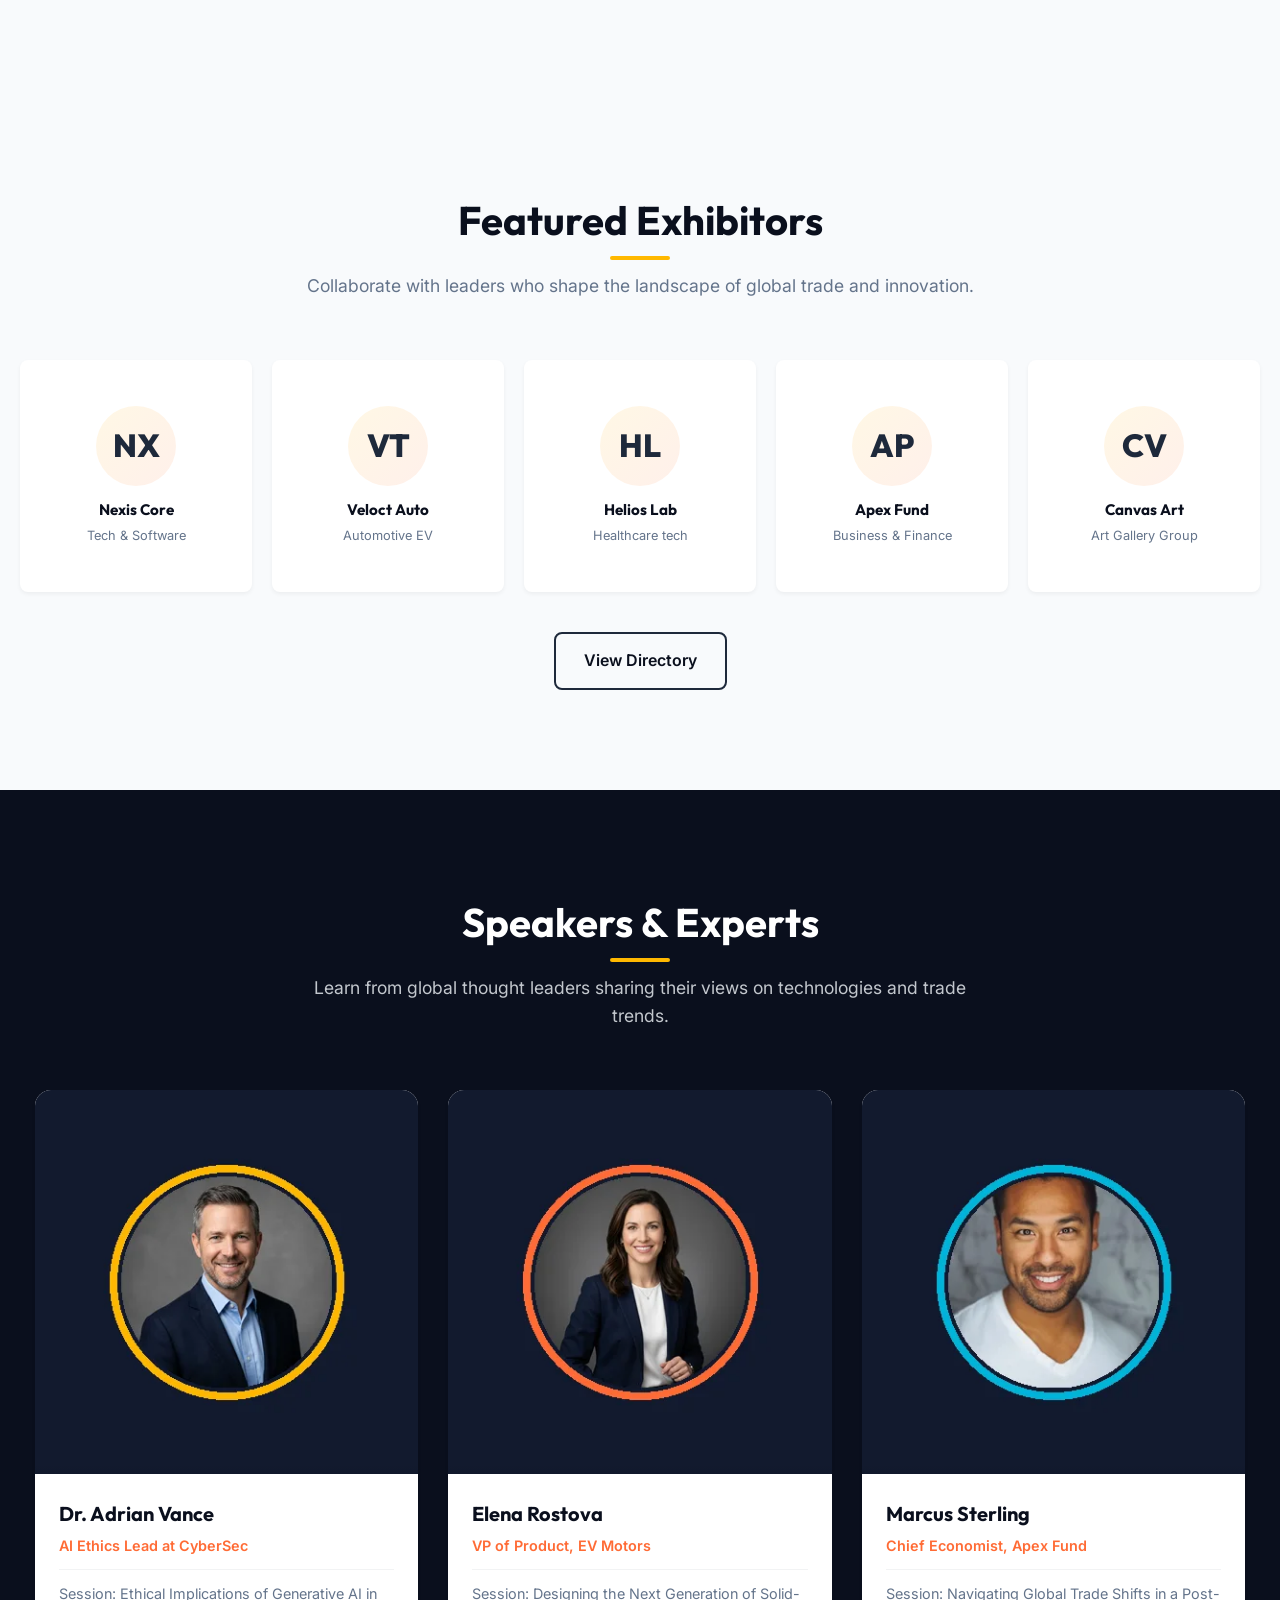
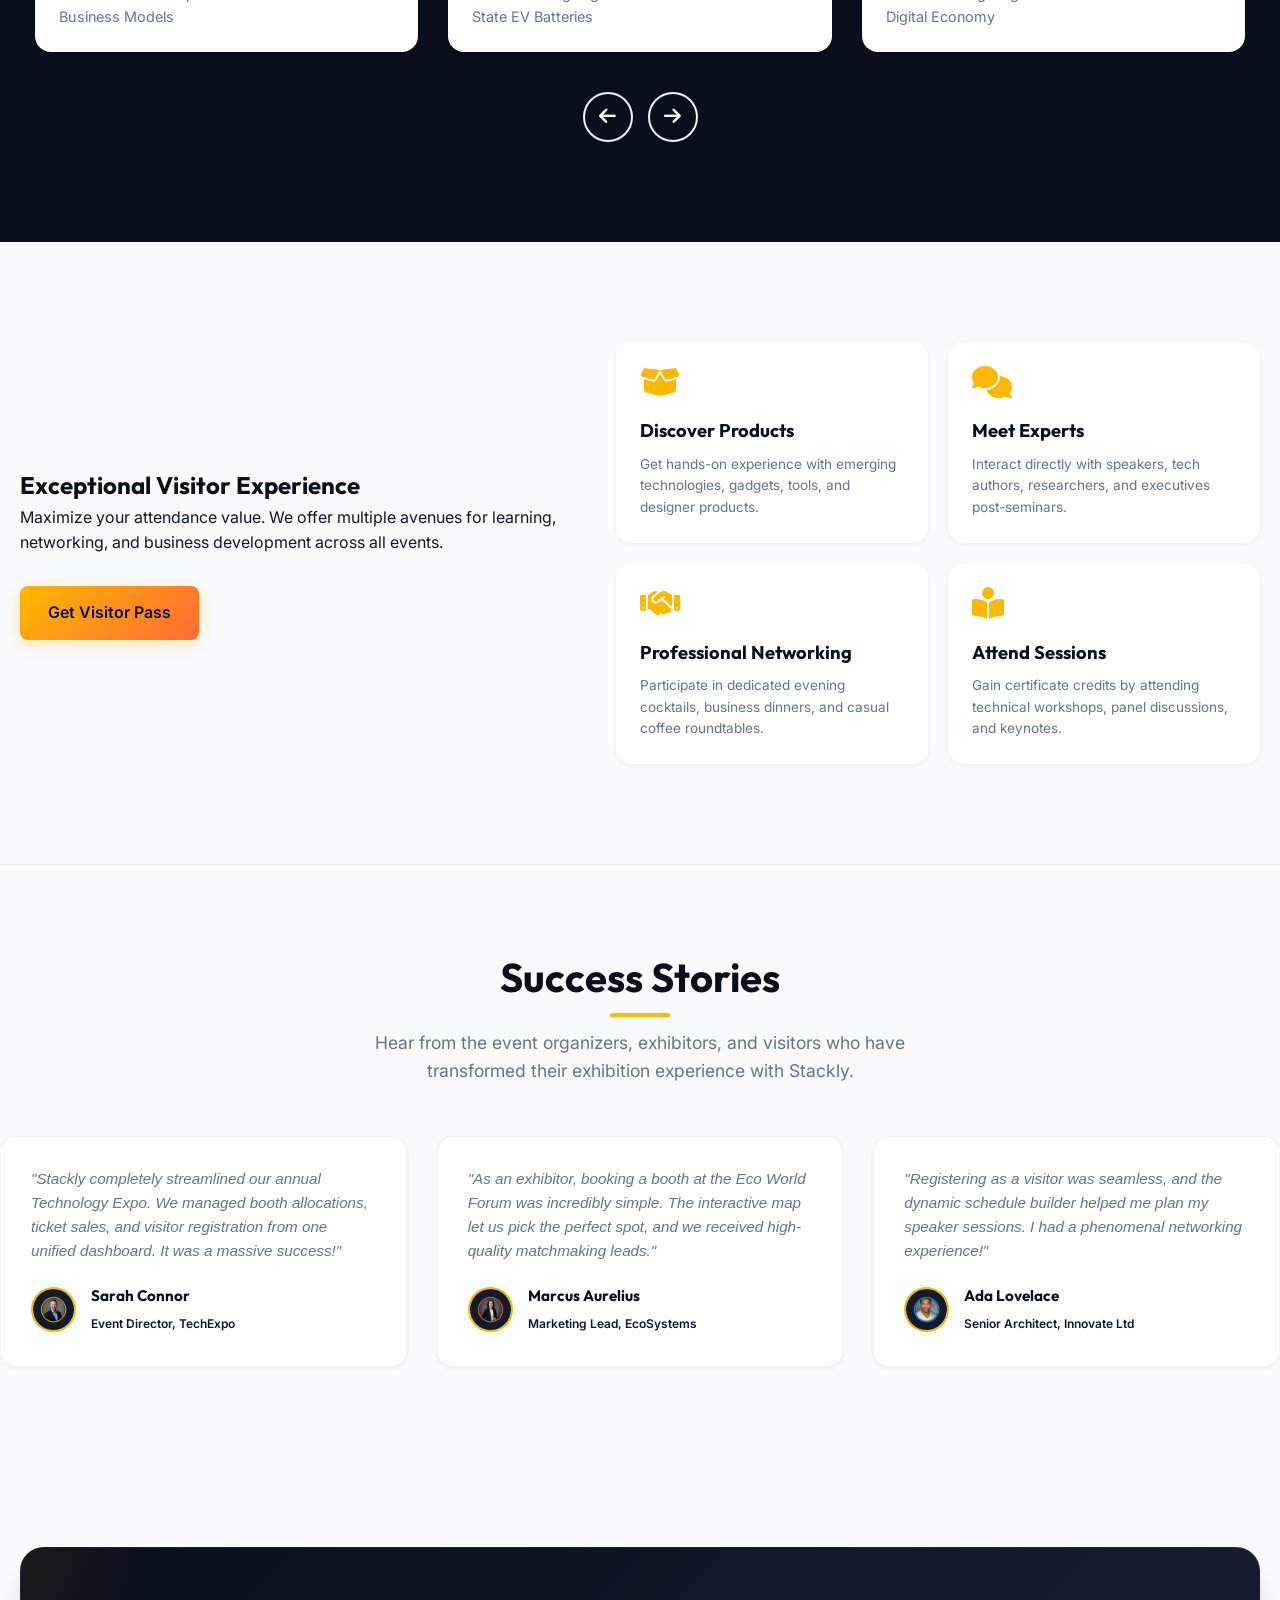
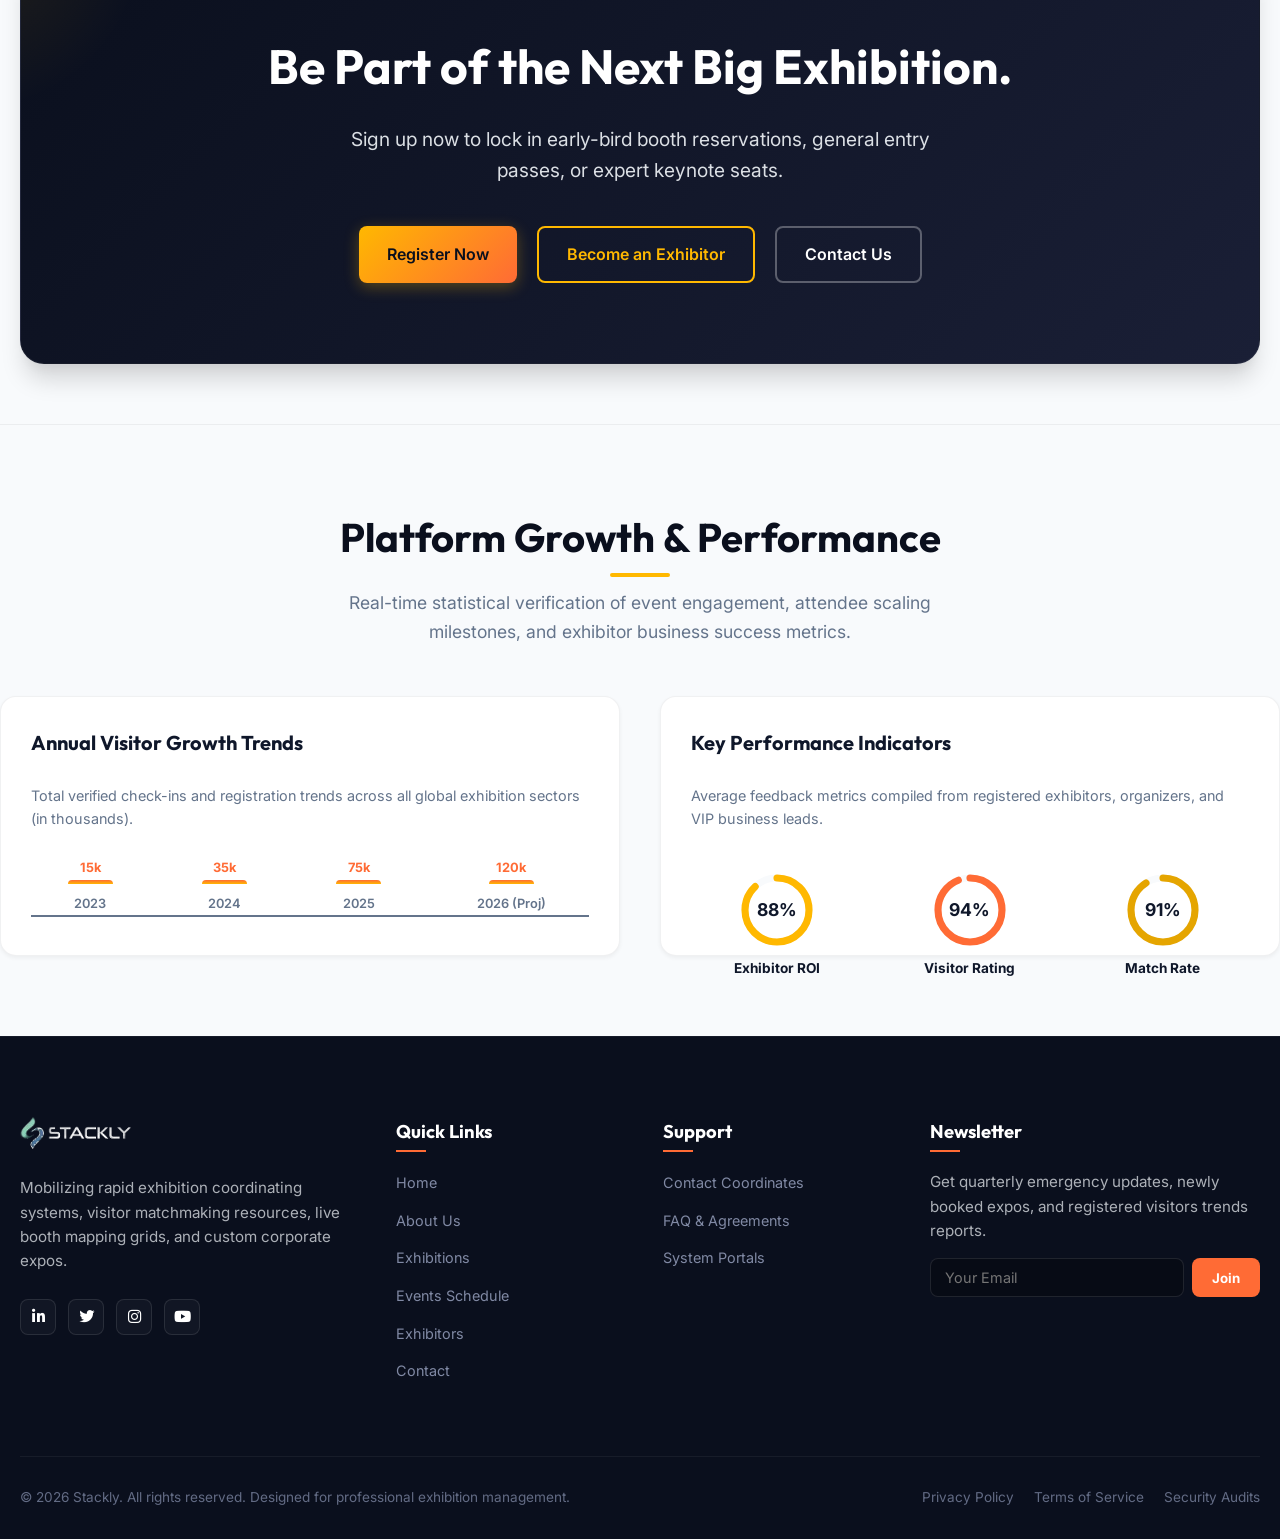
==== commit c1a737f3: "Fix card padding and circular progress ring sizes to prevent layout clipping at bottom of operationa" ====
--- a/index.html
+++ b/index.html
@@ -626,7 +626,7 @@
           <div class="ring-grid">
             <div class="ring-item">
               <div class="ring-svg-wrapper">
-                <svg viewBox="0 0 90 90" style="width: 90px; height: 90px;">
+                <svg viewBox="0 0 90 90" style="width: 100%; height: 100%; display: block;">
                   <circle cx="45" cy="45" r="36" class="ring-circle-bg"></circle>
                   <circle cx="45" cy="45" r="36" class="ring-circle-fill" data-percent="88"></circle>
                 </svg>
@@ -636,7 +636,7 @@
             </div>
             <div class="ring-item">
               <div class="ring-svg-wrapper">
-                <svg viewBox="0 0 90 90" style="width: 90px; height: 90px;">
+                <svg viewBox="0 0 90 90" style="width: 100%; height: 100%; display: block;">
                   <circle cx="45" cy="45" r="36" class="ring-circle-bg"></circle>
                   <circle cx="45" cy="45" r="36" class="ring-circle-fill" data-percent="94" style="stroke: var(--accent-orange);"></circle>
                 </svg>
@@ -646,7 +646,7 @@
             </div>
             <div class="ring-item">
               <div class="ring-svg-wrapper">
-                <svg viewBox="0 0 90 90" style="width: 90px; height: 90px;">
+                <svg viewBox="0 0 90 90" style="width: 100%; height: 100%; display: block;">
                   <circle cx="45" cy="45" r="36" class="ring-circle-bg"></circle>
                   <circle cx="45" cy="45" r="36" class="ring-circle-fill" data-percent="91" style="stroke: var(--accent-gold-hover);"></circle>
                 </svg>
--- a/css/style.css
+++ b/css/style.css
@@ -4671,7 +4671,7 @@
 .chart-container {
   background: var(--bg-card-light);
   border-radius: var(--border-radius-md);
-  padding: 30px;
+  padding: 30px 30px 38px 30px;
   border: 1px solid rgba(15, 23, 42, 0.06);
   box-shadow: var(--shadow-sm);
   display: flex;
@@ -4785,13 +4785,13 @@
   flex-direction: column;
   align-items: center;
   text-align: center;
-  gap: 12px;
+  gap: 8px;
 }
 
 .ring-svg-wrapper {
   position: relative;
-  width: 90px;
-  height: 90px;
+  width: 80px;
+  height: 80px;
 }
 
 .ring-circle-bg {
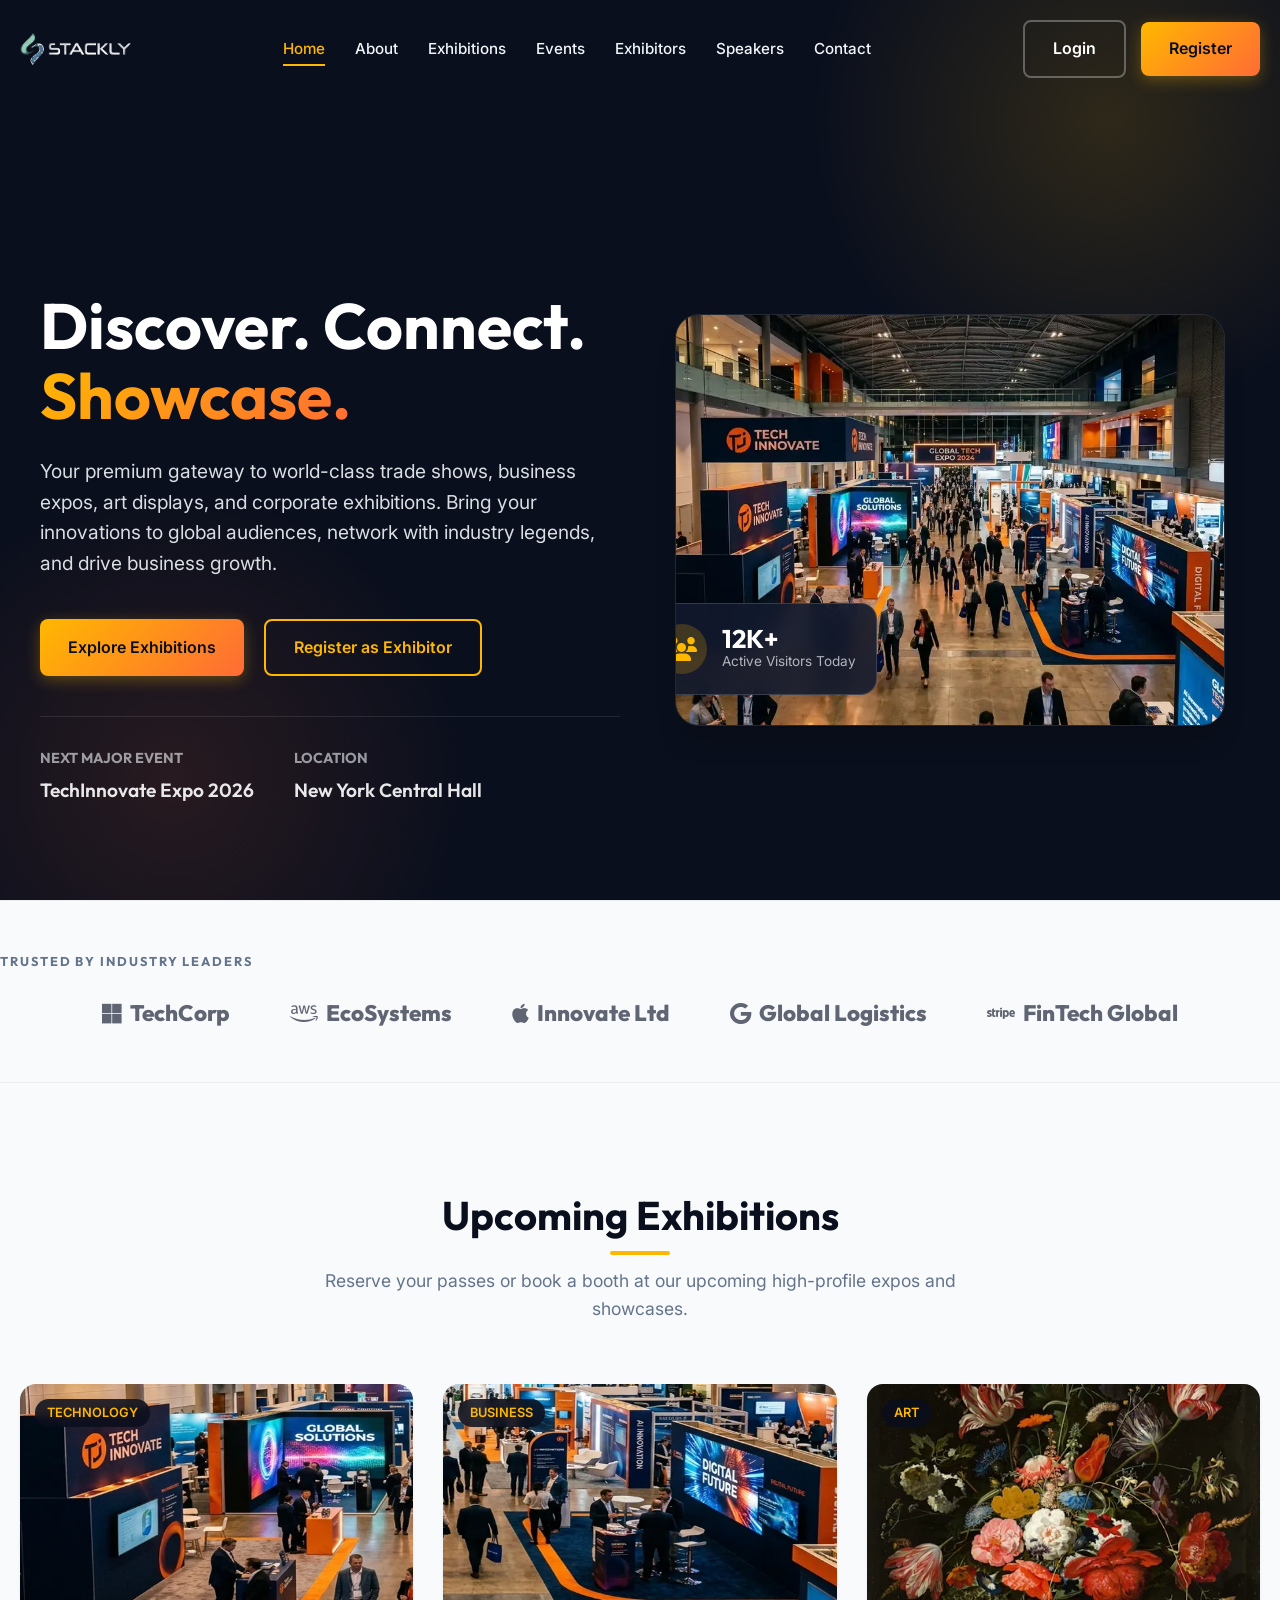
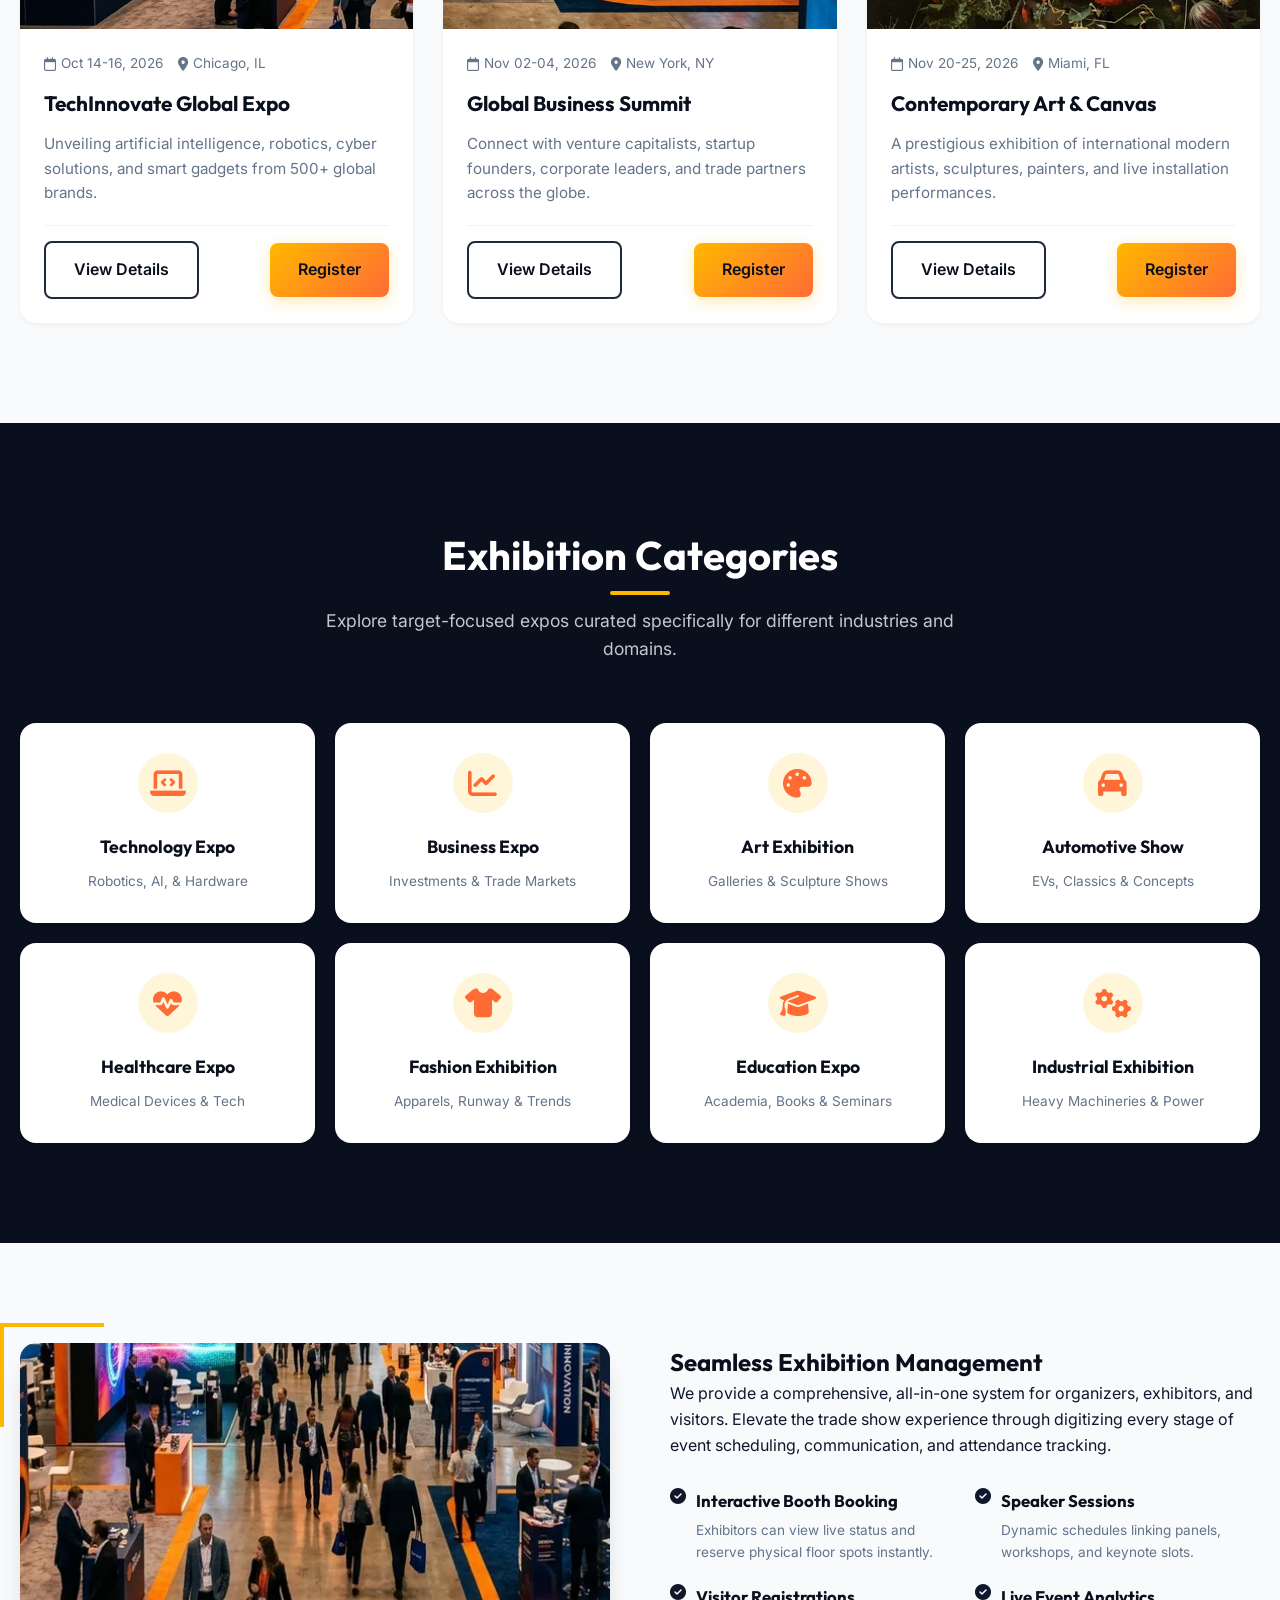
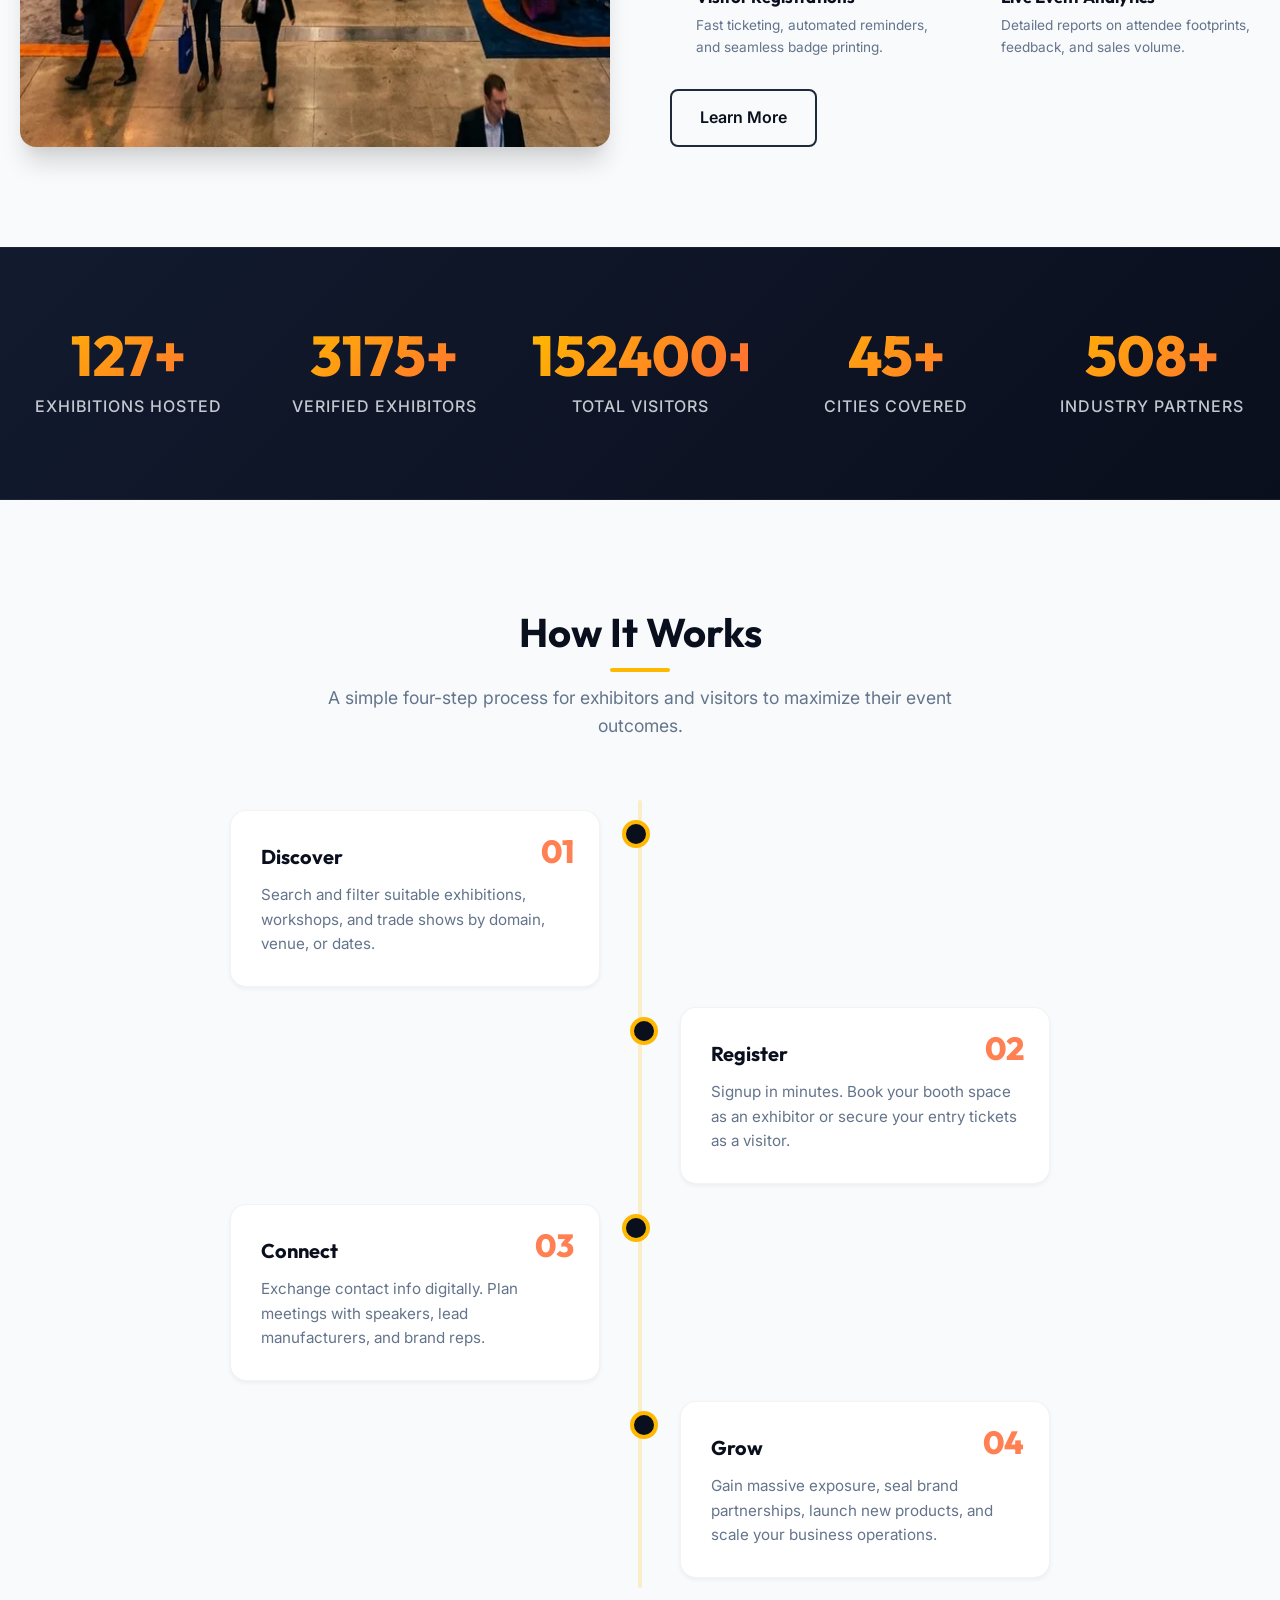
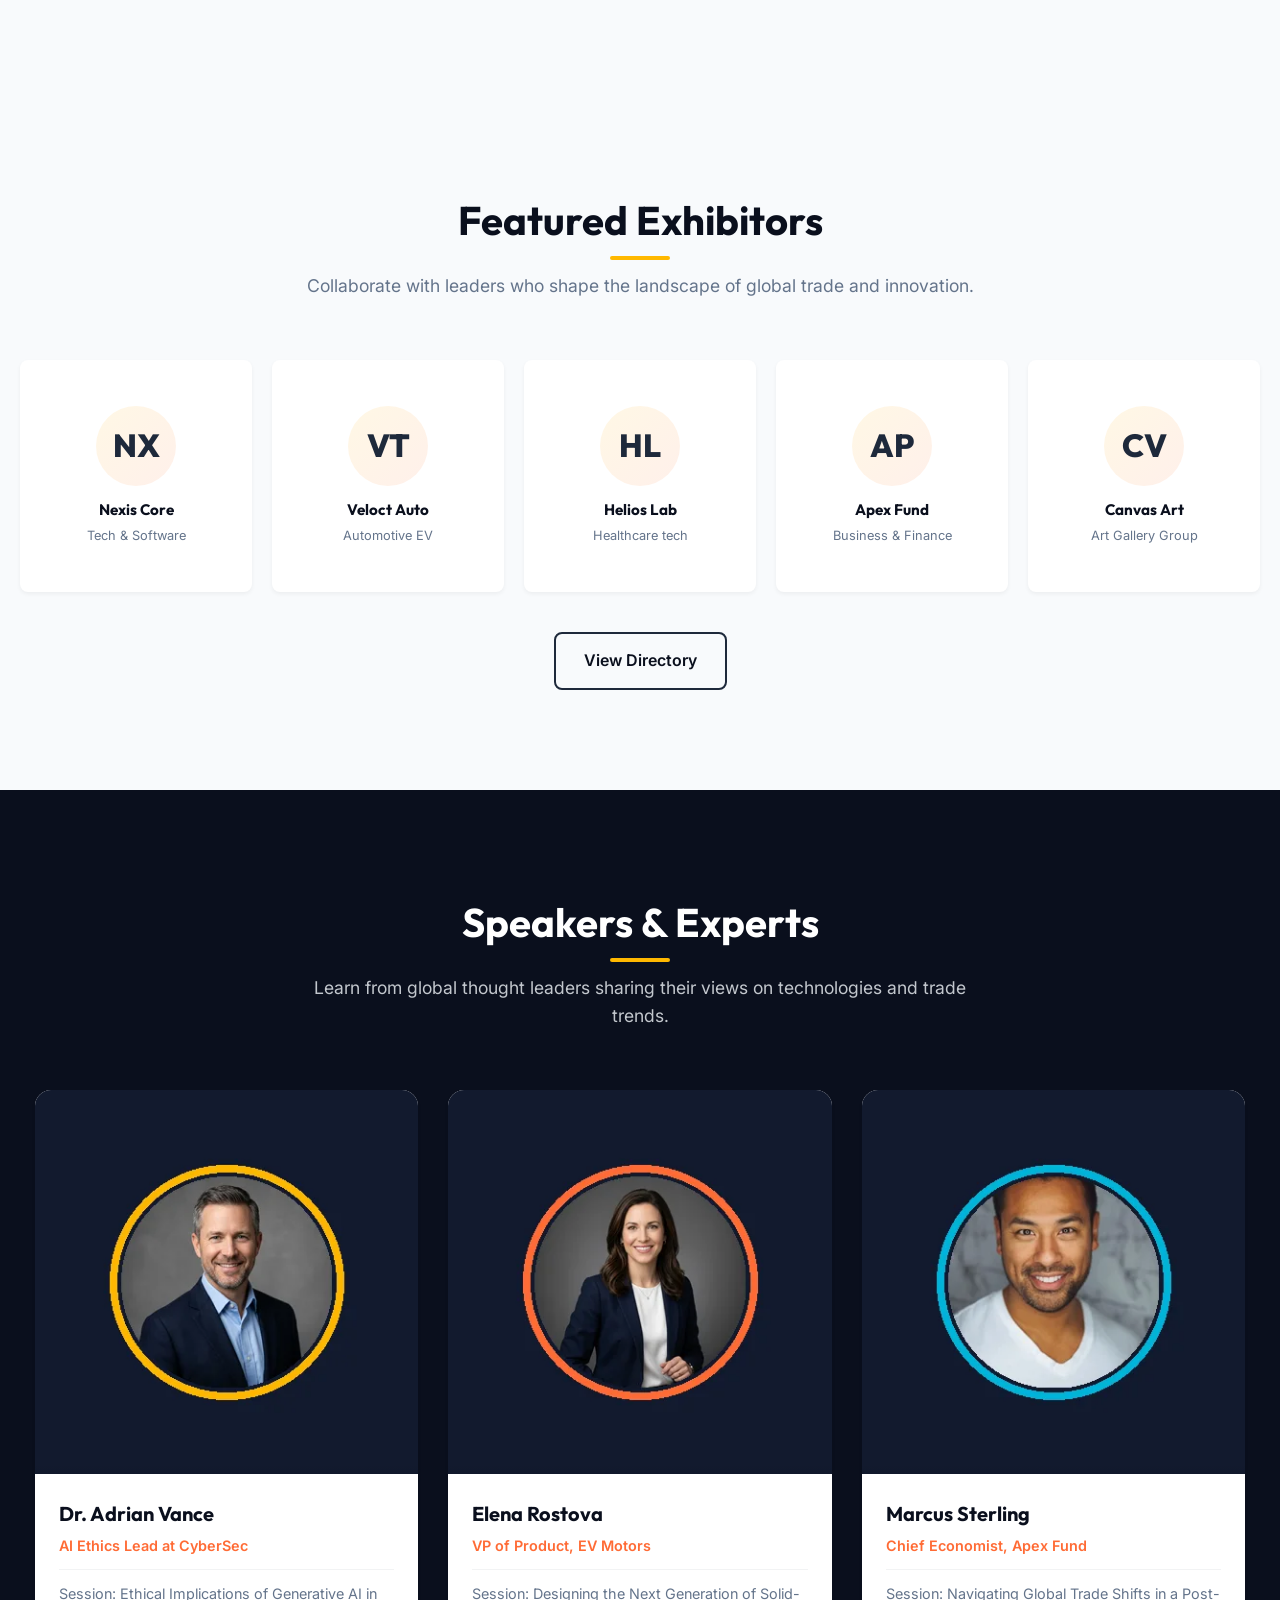
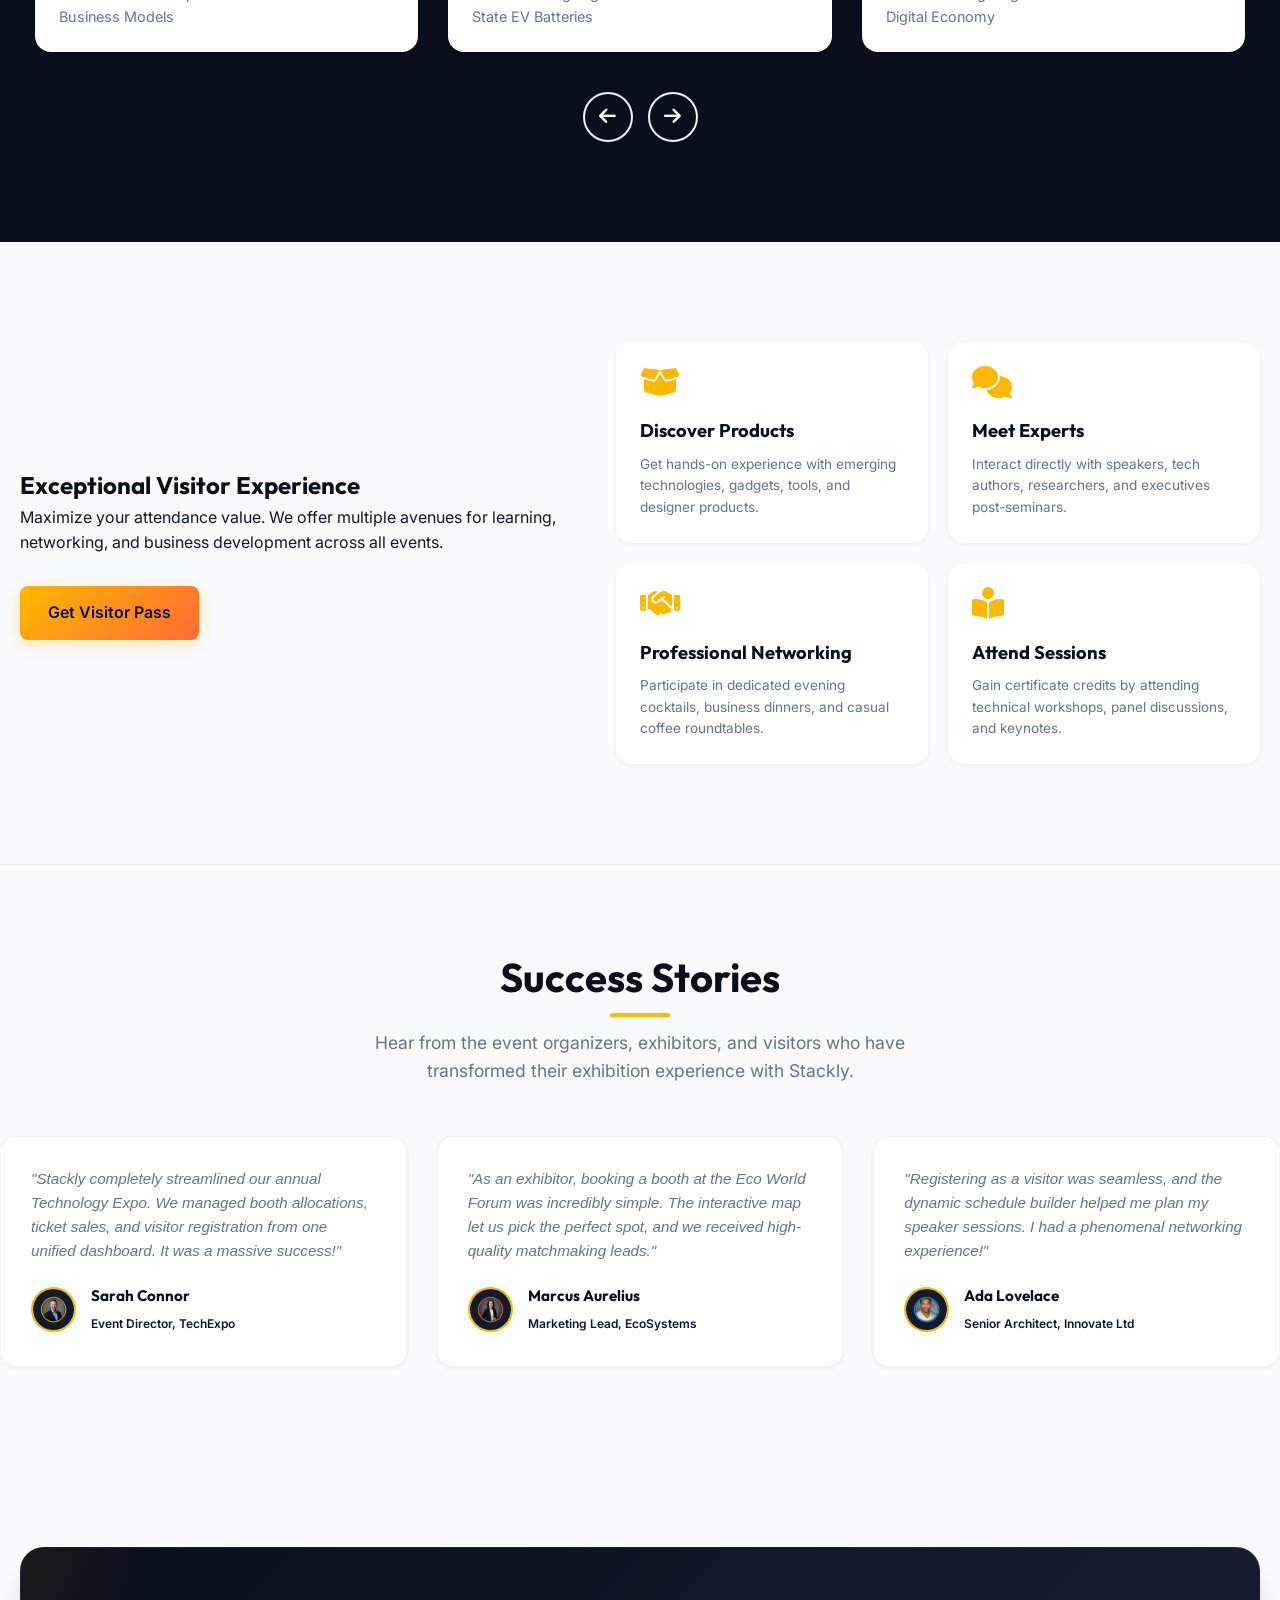
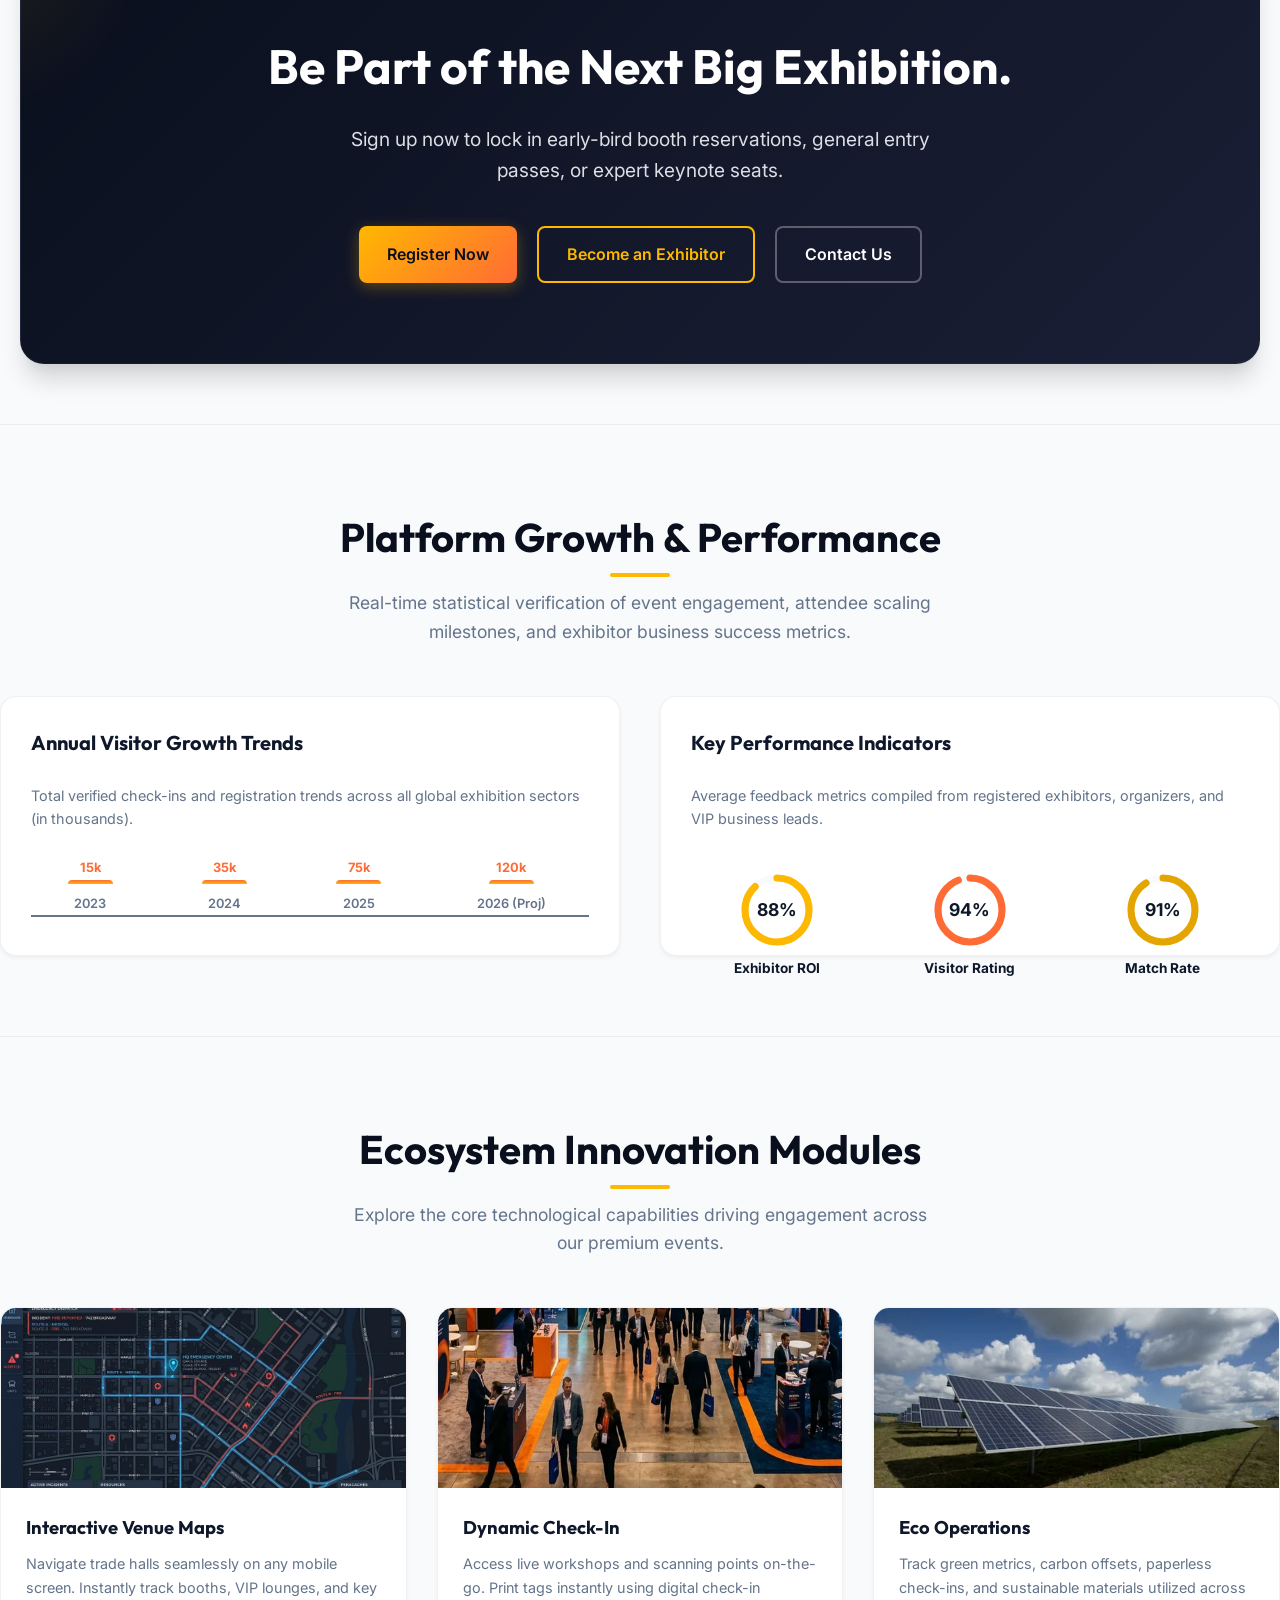
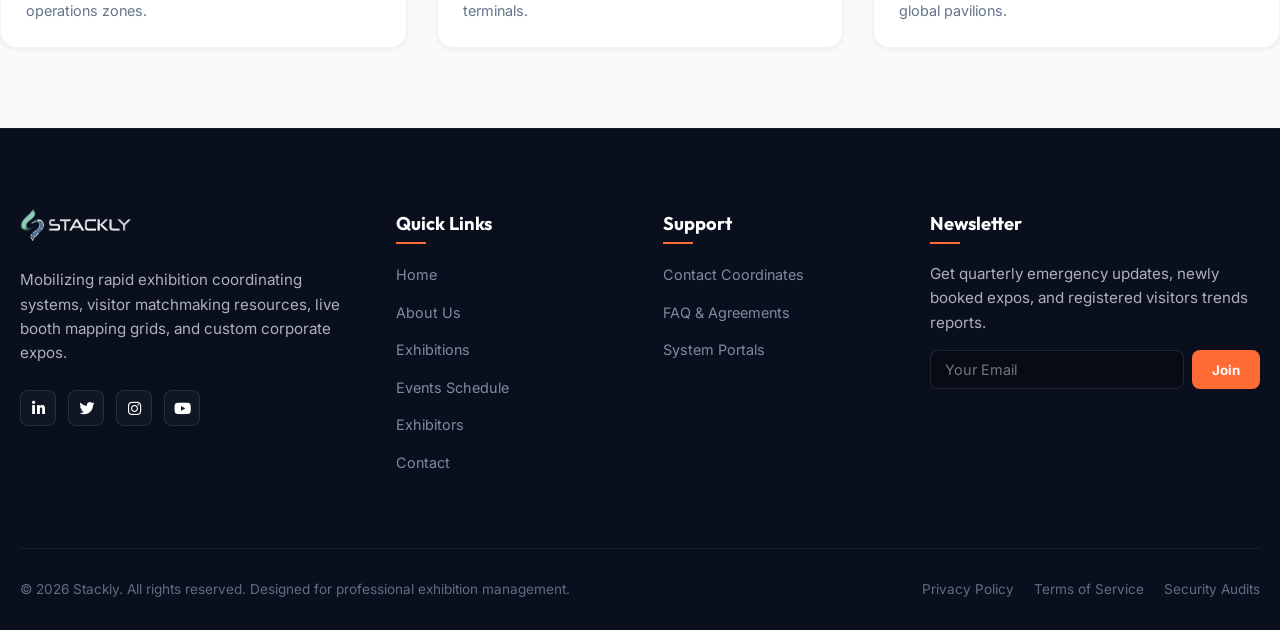
==== commit c3c04e86: "Add modern modular showcase sections with image cards and hover animations to home, about, and all l" ====
--- a/index.html
+++ b/index.html
@@ -660,6 +660,40 @@
     </div>
   </section>
 
+  
+  <!-- Section: Digital Spotlight Modules -->
+  <section class="bg-light" style="padding: 80px 0; border-top: 1px solid rgba(0,0,0,0.05);">
+    <div class="container">
+      <div class="section-header text-center" style="margin-bottom: 50px;">
+        <h2>Ecosystem Innovation Modules</h2>
+        <p style="max-width: 600px; margin: 0 auto; color: var(--text-muted);">Explore the core technological capabilities driving engagement across our premium events.</p>
+      </div>
+      <div class="grid-3">
+        <div class="card module-card" style="background: var(--white); border-radius: var(--border-radius-md); overflow: hidden; border: 1px solid rgba(0,0,0,0.05); box-shadow: var(--shadow-sm); transition: var(--transition-smooth);">
+          <img src="assets/images/dark_map_mockup.jpg" alt="Interactive Mapping" style="width: 100%; height: 180px; object-fit: cover;">
+          <div style="padding: 25px;">
+            <h4 style="font-size: 1.15rem; margin-bottom: 10px; color: var(--text-dark);">Interactive Venue Maps</h4>
+            <p style="font-size: 0.9rem; color: var(--text-muted); line-height: 1.6;">Navigate trade halls seamlessly on any mobile screen. Instantly track booths, VIP lounges, and key operations zones.</p>
+          </div>
+        </div>
+        <div class="card module-card" style="background: var(--white); border-radius: var(--border-radius-md); overflow: hidden; border: 1px solid rgba(0,0,0,0.05); box-shadow: var(--shadow-sm); transition: var(--transition-smooth);">
+          <img src="assets/images/visitor_exp.webp" alt="Digital Check-in" style="width: 100%; height: 180px; object-fit: cover;">
+          <div style="padding: 25px;">
+            <h4 style="font-size: 1.15rem; margin-bottom: 10px; color: var(--text-dark);">Dynamic Check-In</h4>
+            <p style="font-size: 0.9rem; color: var(--text-muted); line-height: 1.6;">Access live workshops and scanning points on-the-go. Print tags instantly using digital check-in terminals.</p>
+          </div>
+        </div>
+        <div class="card module-card" style="background: var(--white); border-radius: var(--border-radius-md); overflow: hidden; border: 1px solid rgba(0,0,0,0.05); box-shadow: var(--shadow-sm); transition: var(--transition-smooth);">
+          <img src="assets/images/sustainability_expo.webp" alt="Eco Trade Shows" style="width: 100%; height: 180px; object-fit: cover;">
+          <div style="padding: 25px;">
+            <h4 style="font-size: 1.15rem; margin-bottom: 10px; color: var(--text-dark);">Eco Operations</h4>
+            <p style="font-size: 0.9rem; color: var(--text-muted); line-height: 1.6;">Track green metrics, carbon offsets, paperless check-ins, and sustainable materials utilized across global pavilions.</p>
+          </div>
+        </div>
+      </div>
+    </div>
+  </section>
+
   <footer class="footer">
     <div class="container">
       <div class="footer-grid">
--- a/css/style.css
+++ b/css/style.css
@@ -4828,3 +4828,11 @@
     gap: 30px;
   }
 }
+
+
+/* Modular Spotlight Cards Hover Effects */
+.module-card:hover {
+  transform: translateY(-8px) !important;
+  box-shadow: var(--shadow-lg) !important;
+  border-color: var(--accent-orange) !important;
+}
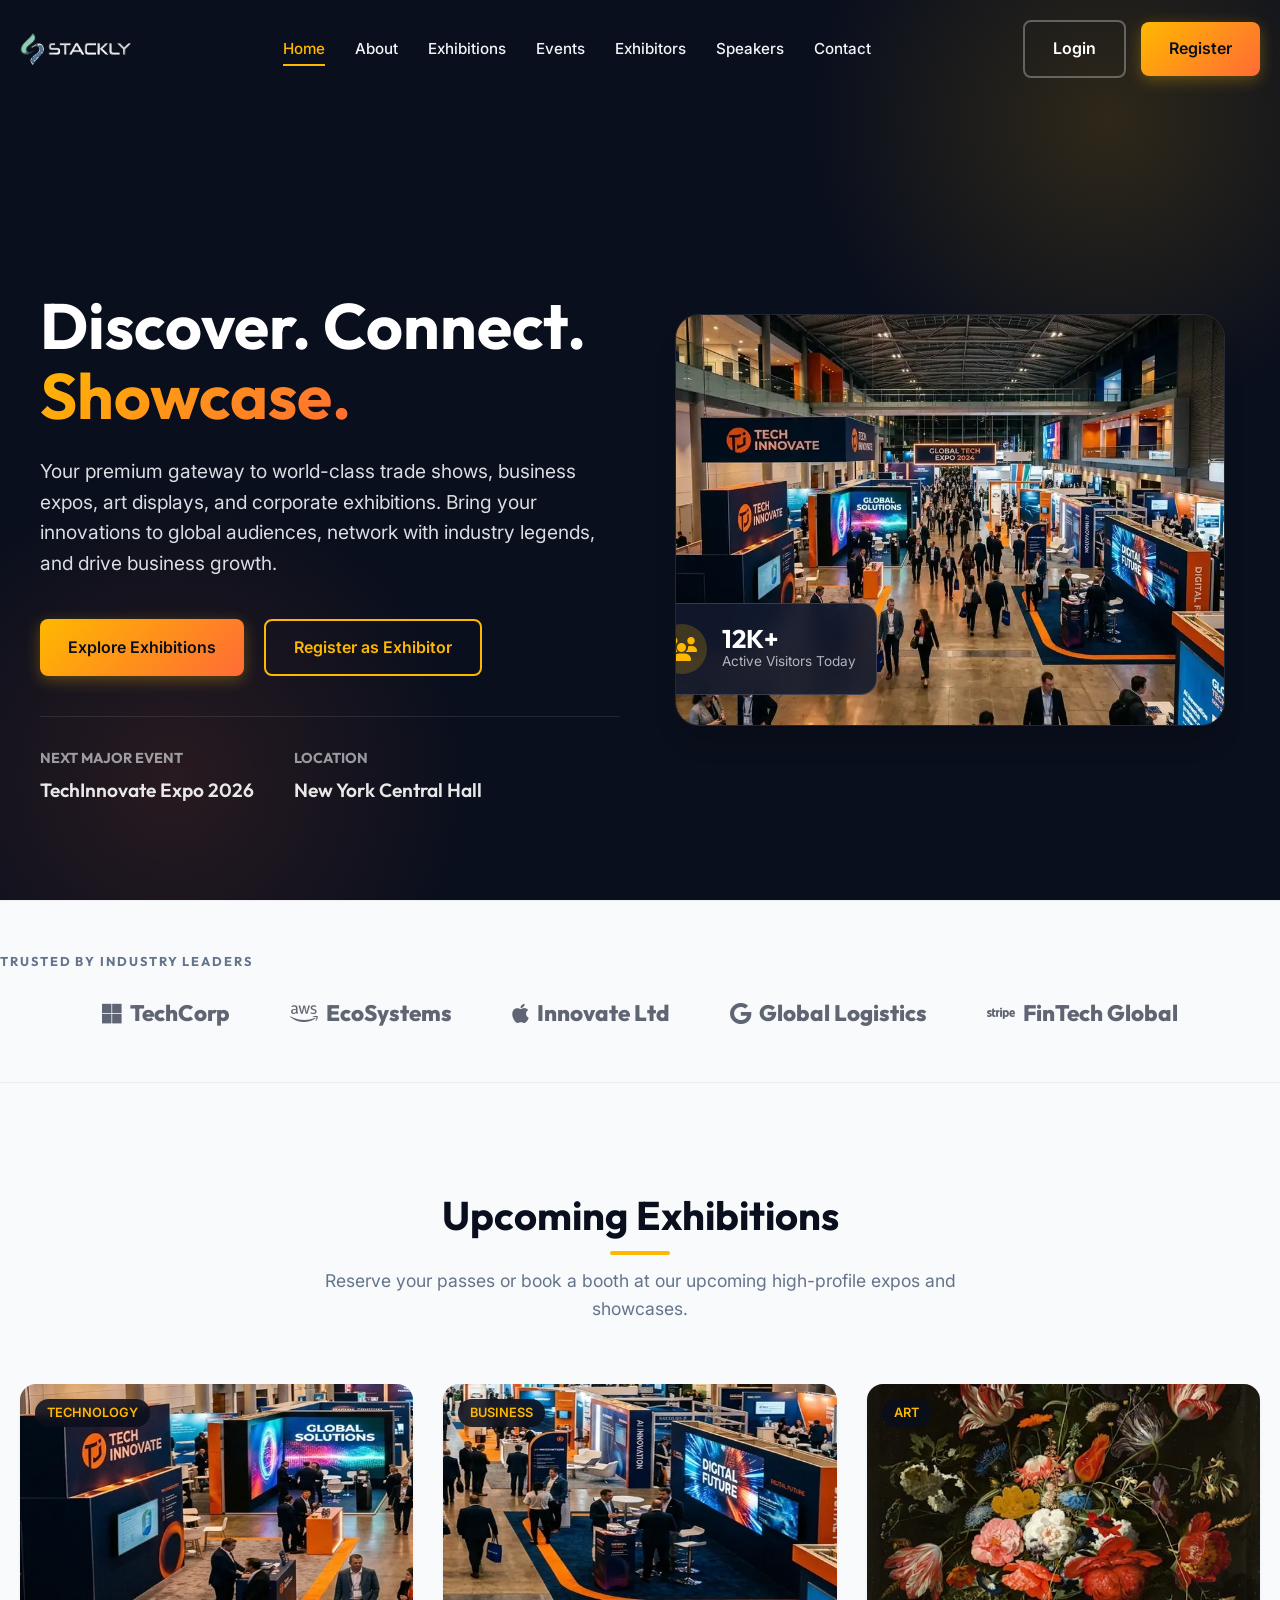
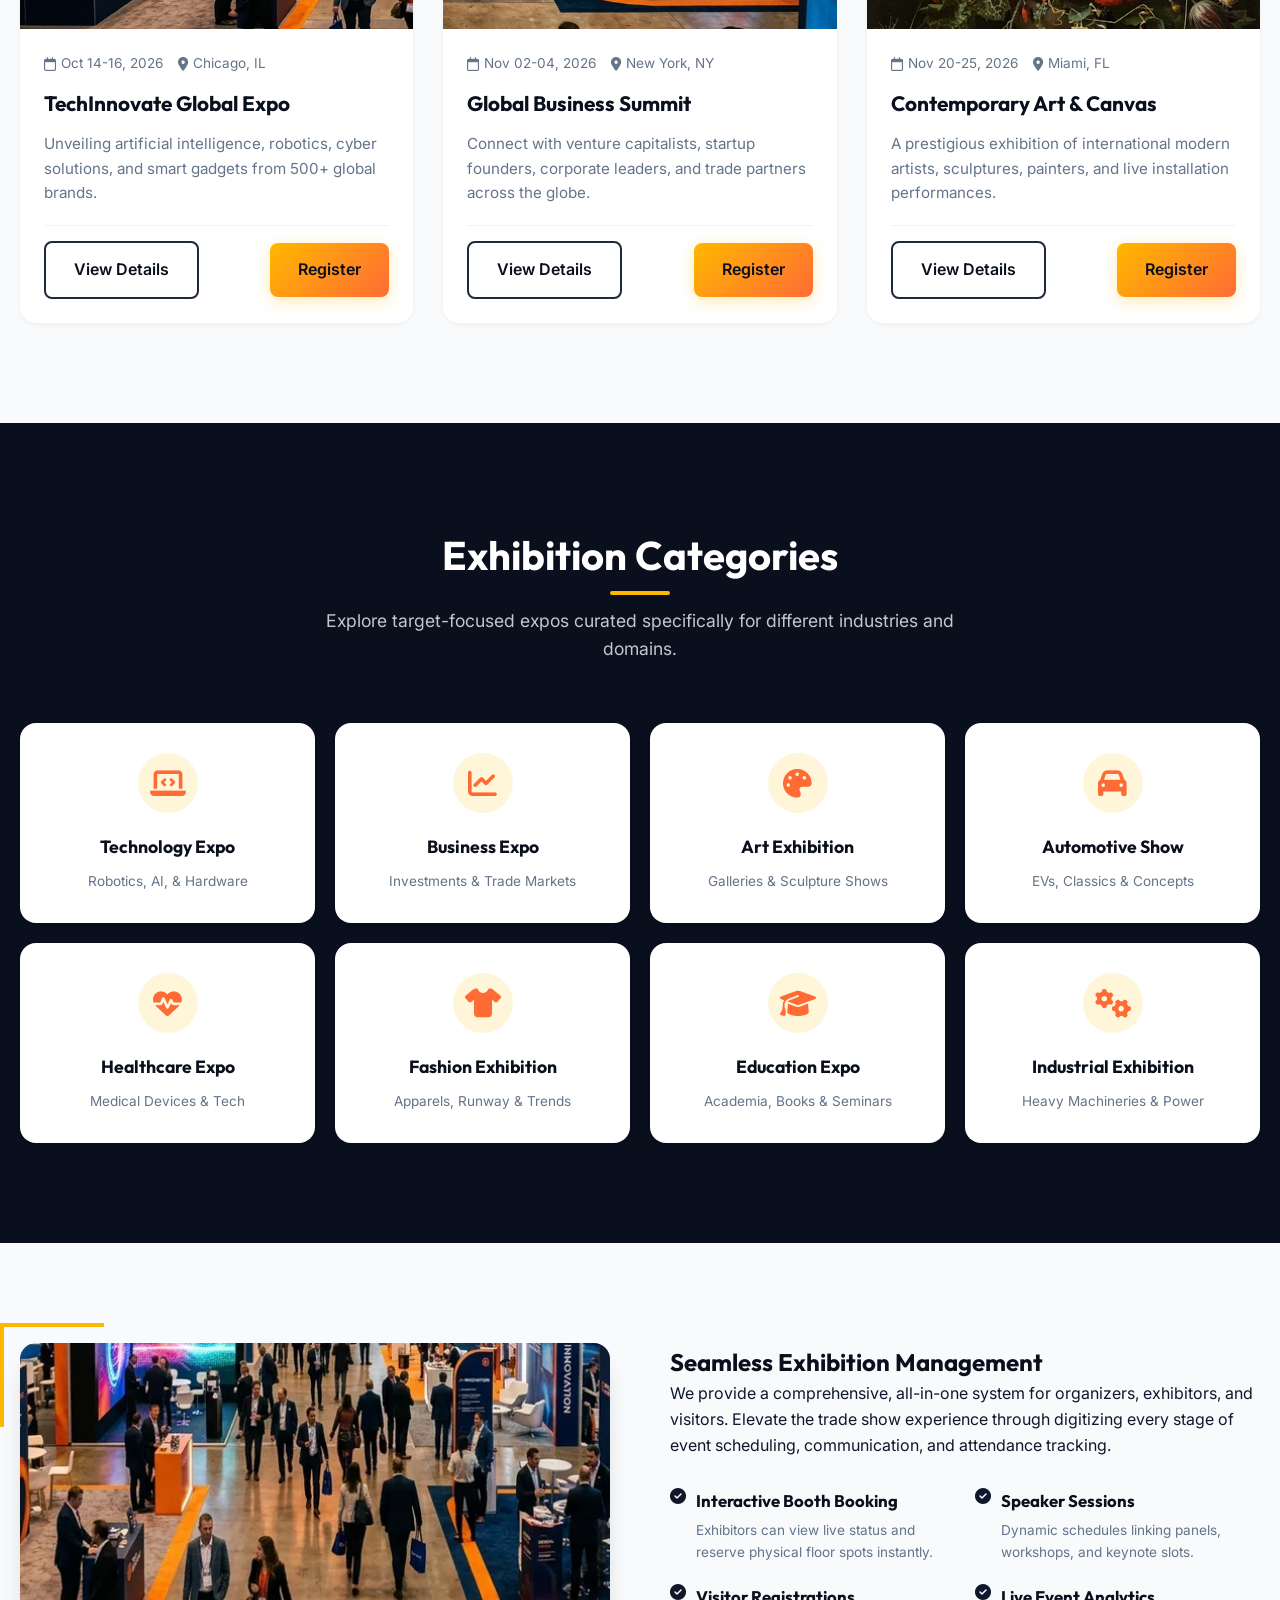
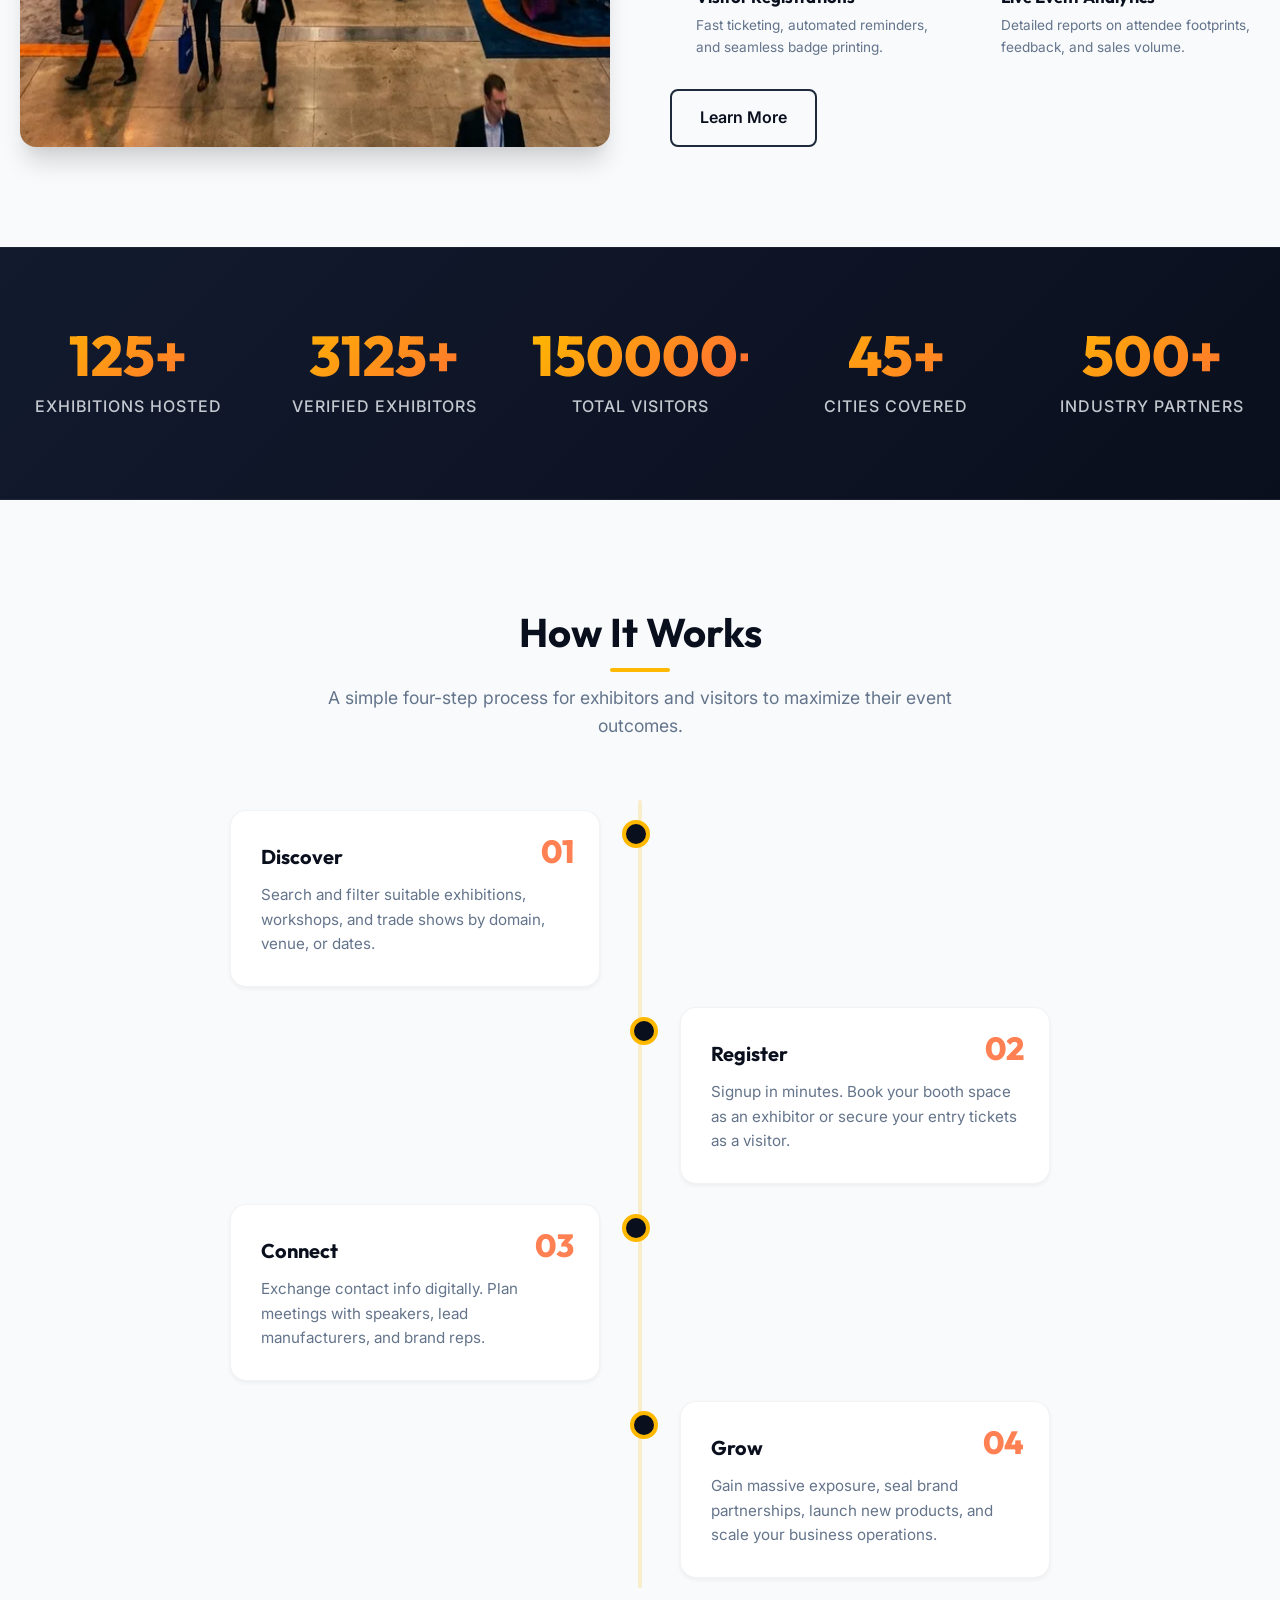
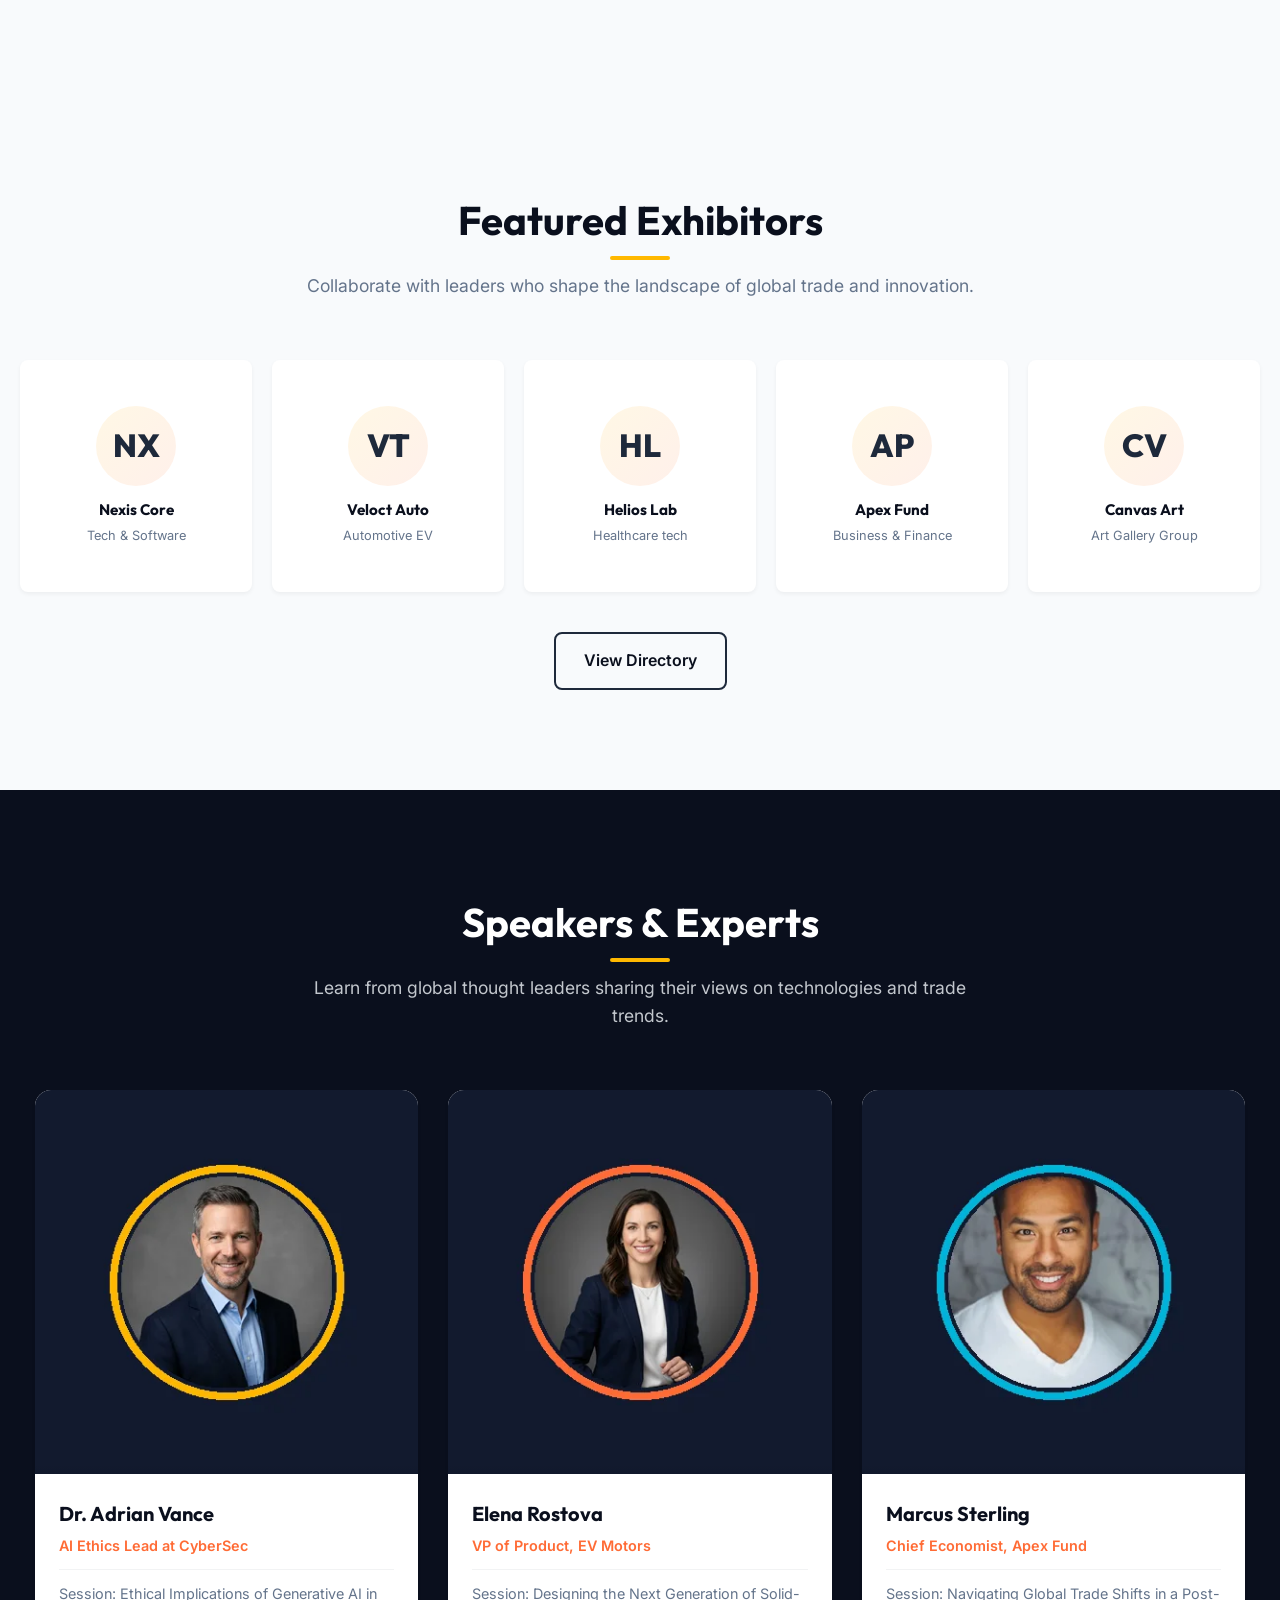
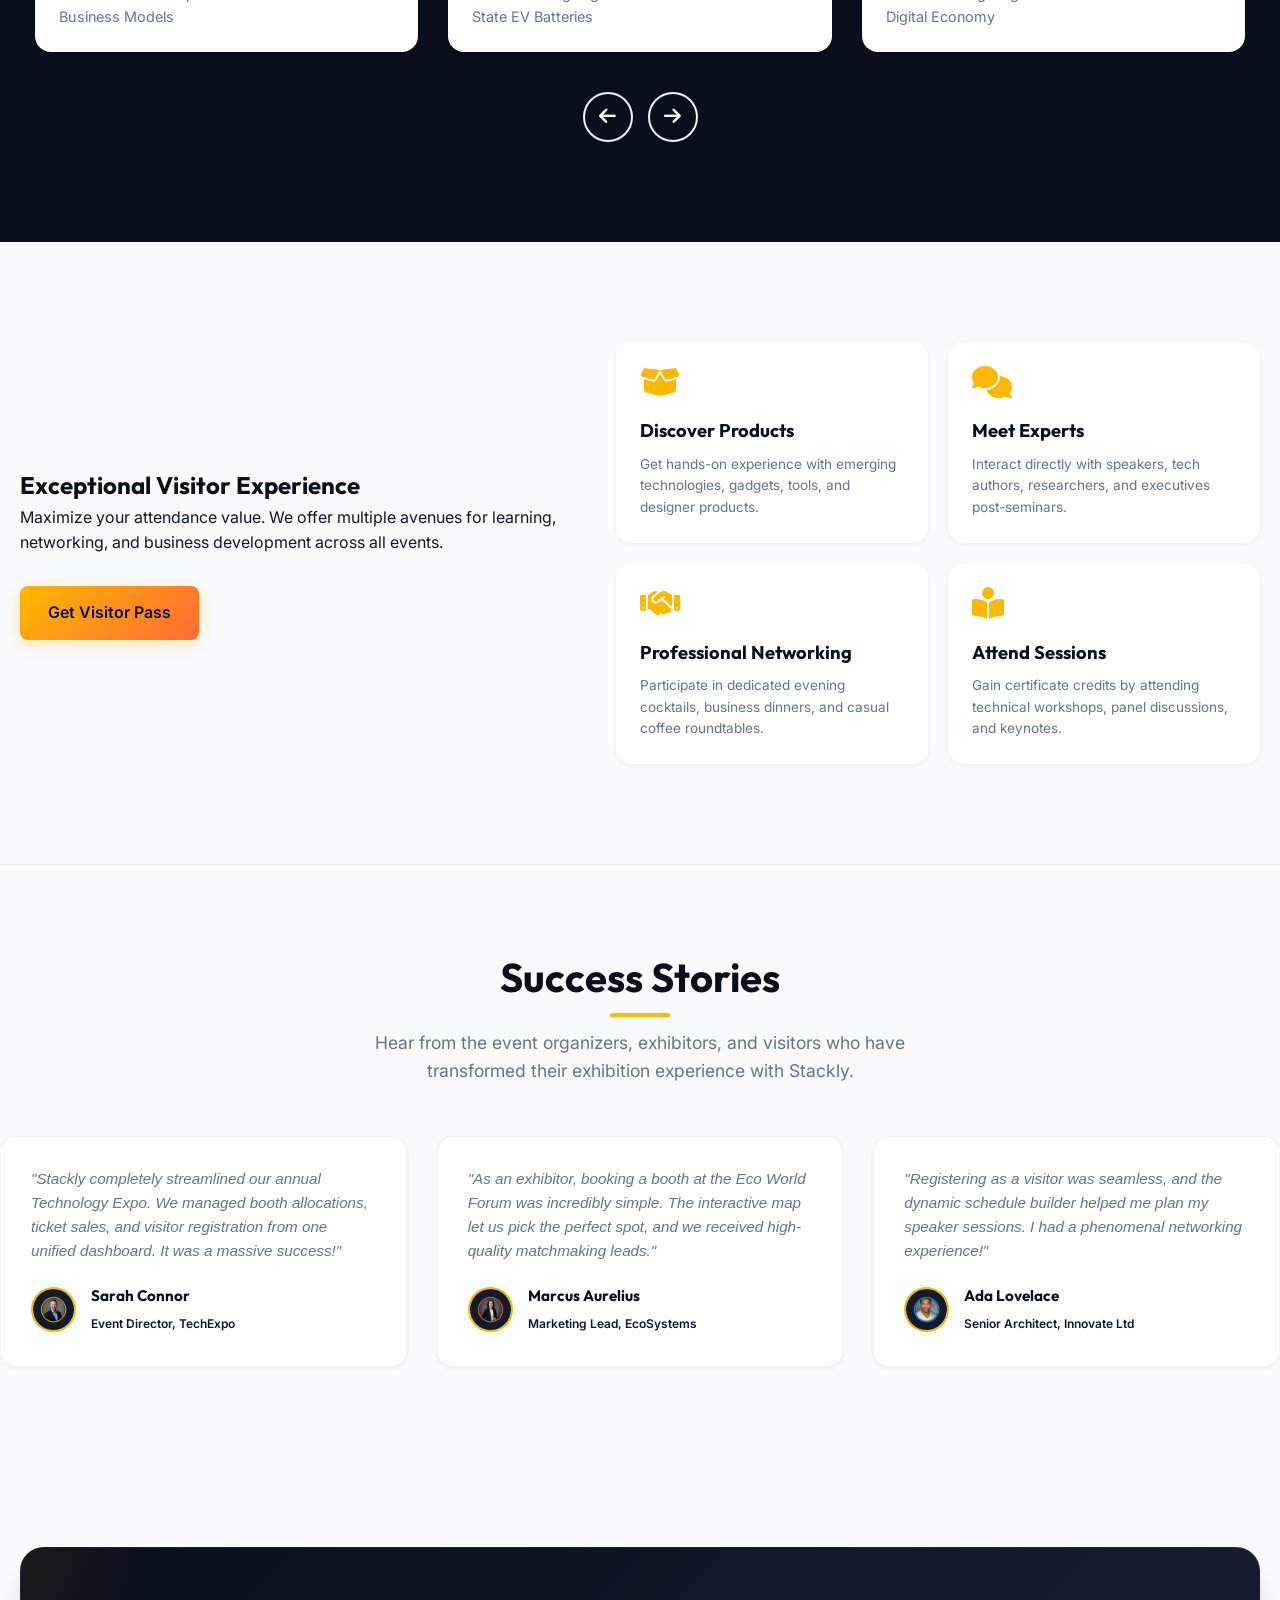
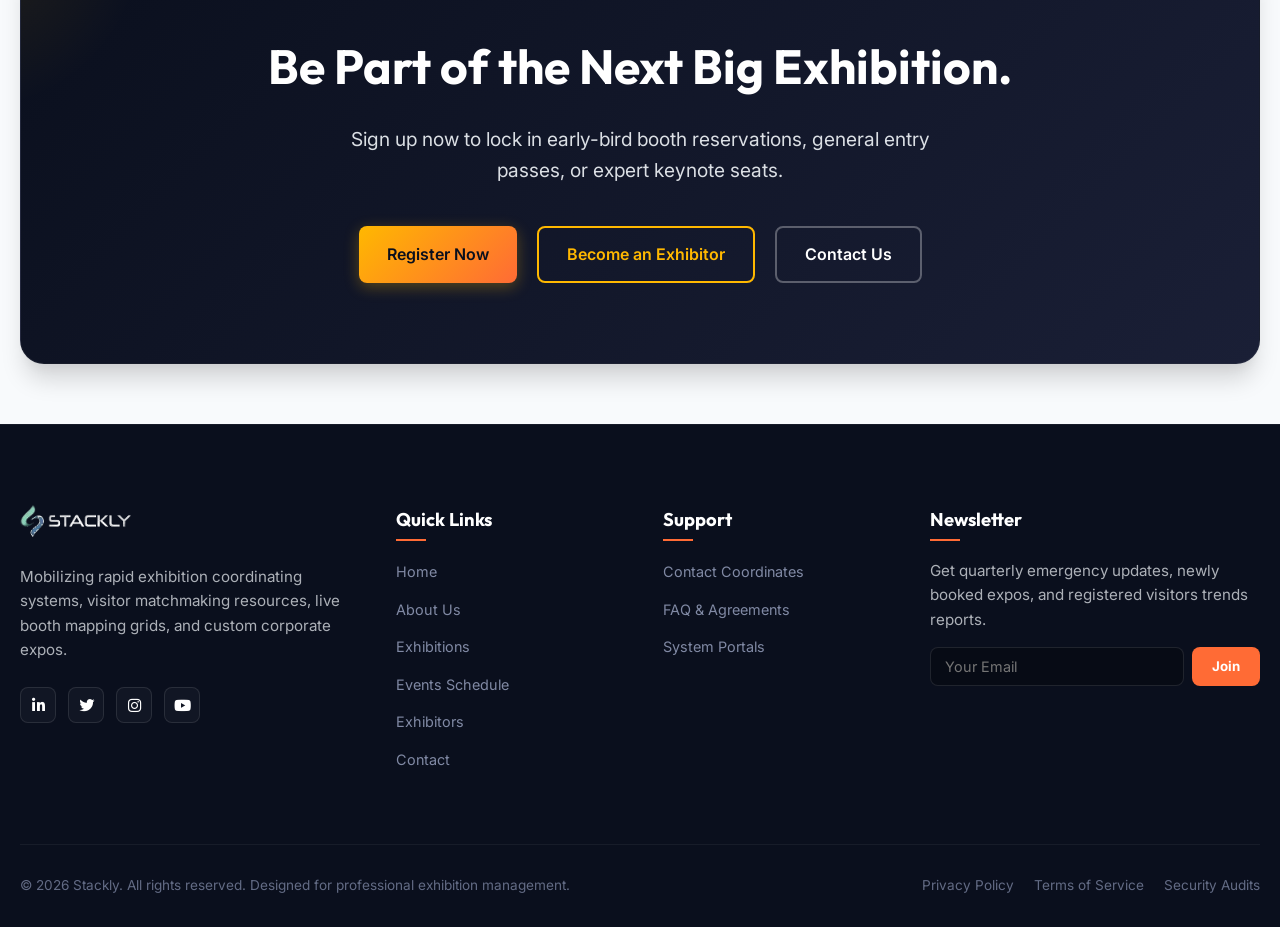
==== commit 69fa22c1: "Remove added metrics and spotlight modules from index.html to keep the homepage lightweight" ====
--- a/index.html
+++ b/index.html
@@ -577,123 +577,6 @@
 
   <!-- Footer -->
     <!-- Footer -->
-  
-  <!-- Section: Scale & Growth Metrics -->
-  <section class="bg-white" style="padding: 80px 0; border-top: 1px solid rgba(0,0,0,0.05);">
-    <div class="container">
-      <div class="section-header text-center" style="margin-bottom: 50px;">
-        <h2>Platform Growth & Performance</h2>
-        <p style="max-width: 600px; margin: 0 auto; color: var(--text-muted);">Real-time statistical verification of event engagement, attendee scaling milestones, and exhibitor business success metrics.</p>
-      </div>
-      
-      <div class="grid-2" style="gap: 40px; align-items: center;">
-        <!-- Left: Yearly Attendance Column Chart -->
-        <div class="chart-container">
-          <h3 class="chart-title">Annual Visitor Growth Trends</h3>
-          <p style="font-size: 0.9rem; color: var(--text-muted); margin-bottom: 10px;">Total verified check-ins and registration trends across all global exhibition sectors (in thousands).</p>
-          <div class="bar-chart-flex">
-            <div class="bar-chart-column">
-              <div class="bar-chart-pill" data-height="15%">
-                <span class="bar-chart-val">15k</span>
-              </div>
-              <span class="bar-chart-label">2023</span>
-            </div>
-            <div class="bar-chart-column">
-              <div class="bar-chart-pill" data-height="35%">
-                <span class="bar-chart-val">35k</span>
-              </div>
-              <span class="bar-chart-label">2024</span>
-            </div>
-            <div class="bar-chart-column">
-              <div class="bar-chart-pill" data-height="75%">
-                <span class="bar-chart-val">75k</span>
-              </div>
-              <span class="bar-chart-label">2025</span>
-            </div>
-            <div class="bar-chart-column">
-              <div class="bar-chart-pill" data-height="100%">
-                <span class="bar-chart-val">120k</span>
-              </div>
-              <span class="bar-chart-label">2026 (Proj)</span>
-            </div>
-          </div>
-        </div>
-        
-        <!-- Right: Success Ratios -->
-        <div class="chart-container">
-          <h3 class="chart-title">Key Performance Indicators</h3>
-          <p style="font-size: 0.9rem; color: var(--text-muted); margin-bottom: 20px;">Average feedback metrics compiled from registered exhibitors, organizers, and VIP business leads.</p>
-          <div class="ring-grid">
-            <div class="ring-item">
-              <div class="ring-svg-wrapper">
-                <svg viewBox="0 0 90 90" style="width: 100%; height: 100%; display: block;">
-                  <circle cx="45" cy="45" r="36" class="ring-circle-bg"></circle>
-                  <circle cx="45" cy="45" r="36" class="ring-circle-fill" data-percent="88"></circle>
-                </svg>
-                <span class="ring-text">88%</span>
-              </div>
-              <span style="font-size: 0.85rem; font-weight: 700; color: var(--text-dark);">Exhibitor ROI</span>
-            </div>
-            <div class="ring-item">
-              <div class="ring-svg-wrapper">
-                <svg viewBox="0 0 90 90" style="width: 100%; height: 100%; display: block;">
-                  <circle cx="45" cy="45" r="36" class="ring-circle-bg"></circle>
-                  <circle cx="45" cy="45" r="36" class="ring-circle-fill" data-percent="94" style="stroke: var(--accent-orange);"></circle>
-                </svg>
-                <span class="ring-text">94%</span>
-              </div>
-              <span style="font-size: 0.85rem; font-weight: 700; color: var(--text-dark);">Visitor Rating</span>
-            </div>
-            <div class="ring-item">
-              <div class="ring-svg-wrapper">
-                <svg viewBox="0 0 90 90" style="width: 100%; height: 100%; display: block;">
-                  <circle cx="45" cy="45" r="36" class="ring-circle-bg"></circle>
-                  <circle cx="45" cy="45" r="36" class="ring-circle-fill" data-percent="91" style="stroke: var(--accent-gold-hover);"></circle>
-                </svg>
-                <span class="ring-text">91%</span>
-              </div>
-              <span style="font-size: 0.85rem; font-weight: 700; color: var(--text-dark);">Match Rate</span>
-            </div>
-          </div>
-        </div>
-      </div>
-    </div>
-  </section>
-
-  
-  <!-- Section: Digital Spotlight Modules -->
-  <section class="bg-light" style="padding: 80px 0; border-top: 1px solid rgba(0,0,0,0.05);">
-    <div class="container">
-      <div class="section-header text-center" style="margin-bottom: 50px;">
-        <h2>Ecosystem Innovation Modules</h2>
-        <p style="max-width: 600px; margin: 0 auto; color: var(--text-muted);">Explore the core technological capabilities driving engagement across our premium events.</p>
-      </div>
-      <div class="grid-3">
-        <div class="card module-card" style="background: var(--white); border-radius: var(--border-radius-md); overflow: hidden; border: 1px solid rgba(0,0,0,0.05); box-shadow: var(--shadow-sm); transition: var(--transition-smooth);">
-          <img src="assets/images/dark_map_mockup.jpg" alt="Interactive Mapping" style="width: 100%; height: 180px; object-fit: cover;">
-          <div style="padding: 25px;">
-            <h4 style="font-size: 1.15rem; margin-bottom: 10px; color: var(--text-dark);">Interactive Venue Maps</h4>
-            <p style="font-size: 0.9rem; color: var(--text-muted); line-height: 1.6;">Navigate trade halls seamlessly on any mobile screen. Instantly track booths, VIP lounges, and key operations zones.</p>
-          </div>
-        </div>
-        <div class="card module-card" style="background: var(--white); border-radius: var(--border-radius-md); overflow: hidden; border: 1px solid rgba(0,0,0,0.05); box-shadow: var(--shadow-sm); transition: var(--transition-smooth);">
-          <img src="assets/images/visitor_exp.webp" alt="Digital Check-in" style="width: 100%; height: 180px; object-fit: cover;">
-          <div style="padding: 25px;">
-            <h4 style="font-size: 1.15rem; margin-bottom: 10px; color: var(--text-dark);">Dynamic Check-In</h4>
-            <p style="font-size: 0.9rem; color: var(--text-muted); line-height: 1.6;">Access live workshops and scanning points on-the-go. Print tags instantly using digital check-in terminals.</p>
-          </div>
-        </div>
-        <div class="card module-card" style="background: var(--white); border-radius: var(--border-radius-md); overflow: hidden; border: 1px solid rgba(0,0,0,0.05); box-shadow: var(--shadow-sm); transition: var(--transition-smooth);">
-          <img src="assets/images/sustainability_expo.webp" alt="Eco Trade Shows" style="width: 100%; height: 180px; object-fit: cover;">
-          <div style="padding: 25px;">
-            <h4 style="font-size: 1.15rem; margin-bottom: 10px; color: var(--text-dark);">Eco Operations</h4>
-            <p style="font-size: 0.9rem; color: var(--text-muted); line-height: 1.6;">Track green metrics, carbon offsets, paperless check-ins, and sustainable materials utilized across global pavilions.</p>
-          </div>
-        </div>
-      </div>
-    </div>
-  </section>
-
   <footer class="footer">
     <div class="container">
       <div class="footer-grid">
--- a/css/style.css
+++ b/css/style.css
@@ -2237,6 +2237,10 @@
 }
 
 @media (max-width: 768px) {
+  .vision-mission-grid {
+    grid-template-columns: 1fr !important;
+    gap: 30px !important;
+  }
   .stats-grid {
     grid-template-columns: repeat(2, 1fr) !important;
     gap: 20px;
